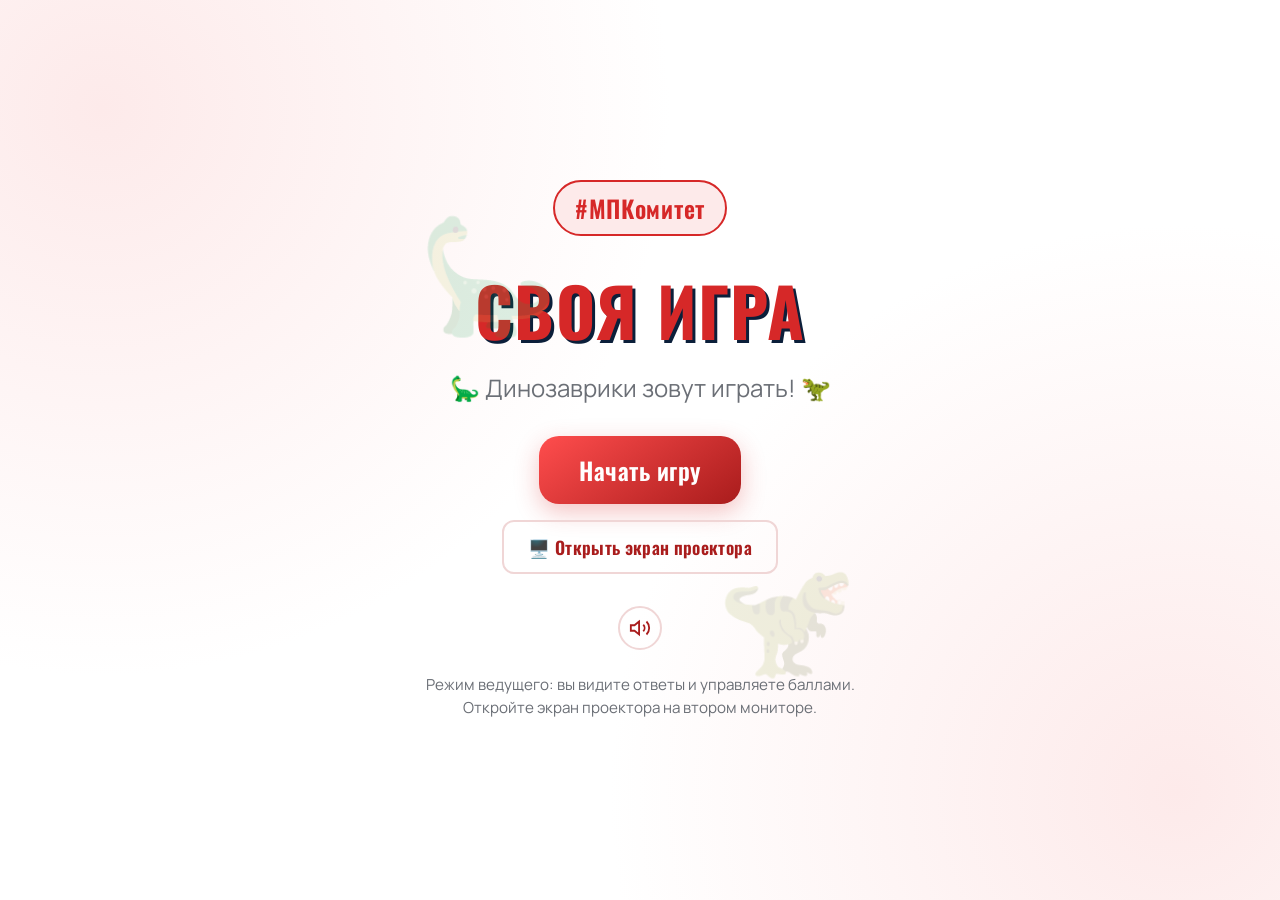
==== index.html @ 59753e4c "v 1.0 - ии вопросы" ====
<!DOCTYPE html>
<html lang="ru">
<head>
  <meta charset="UTF-8" />
  <meta name="viewport" content="width=device-width, initial-scale=1.0, maximum-scale=5.0" />
  <title>Своя игра — МПКомитет</title>
  <link rel="preconnect" href="https://fonts.googleapis.com" />
  <link rel="preconnect" href="https://fonts.gstatic.com" crossorigin />
  <link href="https://fonts.googleapis.com/css2?family=Oswald:wght@400;500;600;700&family=Manrope:wght@400;500;600;700;800&display=swap" rel="stylesheet" />
  <link rel="stylesheet" href="style.css" />
  <link rel="icon" href="data:image/svg+xml,<svg xmlns='http://www.w3.org/2000/svg' viewBox='0 0 32 32'><text y='26' font-size='28'>🦕</text></svg>" />
</head>
<body data-view="host">

  <!-- Edge flash overlay for correct/wrong -->
  <div id="edge-flash" class="edge-flash"></div>

  <!-- ==================== HOST VIEW ==================== -->

  <!-- ====== START SCREEN (host) ====== -->
  <div id="screen-start" class="screen active">
    <div class="start-container">
      <div class="dino-decoration">
        <span class="dino dino-1">🦕</span>
        <span class="dino dino-2">🦖</span>
      </div>
      <div class="brand-tag">#МПКомитет</div>
      <h1 class="game-title">Своя игра</h1>
      <p class="game-subtitle">🦕 Динозаврики зовут играть! 🦖</p>
      <div class="host-start-buttons">
        <button id="btn-start" class="btn btn-primary btn-large">Начать игру</button>
        <button id="btn-open-display" class="btn btn-ghost">🖥️ Открыть экран проектора</button>
      </div>
      <div class="sound-toggle-start">
        <button id="btn-mute-start" class="btn-icon" aria-label="Включить звук">
          <svg width="24" height="24" viewBox="0 0 24 24" fill="none" stroke="currentColor" stroke-width="2"><polygon points="11 5 6 9 2 9 2 15 6 15 11 19 11 5"/><path d="M19.07 4.93a10 10 0 0 1 0 14.14M15.54 8.46a5 5 0 0 1 0 7.07"/></svg>
        </button>
      </div>
      <p class="host-hint">Режим ведущего: вы видите ответы и управляете баллами.<br>Откройте экран проектора на втором мониторе.</p>
    </div>
  </div>

  <!-- ====== PLAYER SETUP SCREEN (host) ====== -->
  <div id="screen-setup" class="screen">
    <div class="setup-container">
      <div class="brand-tag small">#МПКомитет</div>
      <h2 class="section-title">Игроки</h2>
      <p class="setup-hint">Введите имена 5 игроков</p>
      <div id="player-inputs" class="player-inputs"></div>
      <button id="btn-setup-next" class="btn btn-primary btn-large">Далее</button>
      <button id="btn-setup-back" class="btn btn-ghost">Назад</button>
    </div>
  </div>

  <!-- ====== GAME BOARD SCREEN (host) ====== -->
  <div id="screen-board" class="screen">
    <header class="board-header">
      <div class="header-left">
        <span class="brand-tag small">#МПКомитет</span>
        <span class="round-badge" id="round-badge">Раунд 1</span>
      </div>
      <div class="header-right">
        <button id="btn-final-round" class="btn btn-accent btn-sm" style="display:none;">Финальный раунд</button>
        <button id="btn-mute-game" class="btn-icon" aria-label="Звук">
          <svg width="22" height="22" viewBox="0 0 24 24" fill="none" stroke="currentColor" stroke-width="2"><polygon points="11 5 6 9 2 9 2 15 6 15 11 19 11 5"/><path d="M19.07 4.93a10 10 0 0 1 0 14.14M15.54 8.46a5 5 0 0 1 0 7.07"/></svg>
        </button>
      </div>
    </header>

    <div class="board-wrapper">
      <div id="board" class="board"></div>
    </div>

    <div id="players-bar" class="players-bar"></div>
  </div>

  <!-- ====== QUESTION SCREEN (host) ====== -->
  <div id="screen-question" class="screen">
    <div class="question-container host-question-container">
      <div class="question-top">
        <button id="btn-back-to-board" class="btn btn-ghost btn-sm">← К полю</button>
        <span class="question-price" id="question-price">100</span>
        <span class="question-category" id="question-category"></span>
      </div>

      <div class="host-question-body">
        <!-- Left: question (for participants) -->
        <div class="question-card" id="question-card">
          <div class="question-text" id="question-text"></div>
          <div class="question-image-wrapper" id="question-image-wrapper" style="display:none;">
            <img id="question-image" class="question-image" alt="" />
          </div>
        </div>

        <!-- Right: answer (host only) -->
        <div class="host-answer-panel" id="host-answer-panel">
          <div class="host-answer-label">Ответ (виден только вам):</div>
          <div class="host-answer-text" id="host-answer-text"></div>
          <button id="btn-reveal-answer" class="btn btn-accent">👁️ Показать ответ игрокам</button>
        </div>
      </div>

      <div class="answer-section display-answer-section" id="answer-section" style="display:none;">
        <div class="answer-label">Ответ (на проекторе):</div>
        <div class="answer-text" id="answer-text"></div>
      </div>

      <div class="question-controls">
        <div class="timer-wrapper" id="timer-wrapper">
          <div class="timer-bar" id="timer-bar"></div>
          <span class="timer-text" id="timer-text">30</span>
        </div>
        <button id="btn-timer-toggle" class="btn btn-ghost btn-sm">⏱️ Старт</button>
      </div>

      <div class="scoring-section" id="scoring-section">
        <div class="scoring-label">Начисление очков (ведущий):</div>
        <div id="scoring-players" class="scoring-players"></div>
        <button id="btn-question-done" class="btn btn-primary btn-large">Готово →</button>
      </div>
    </div>
  </div>

  <!-- ====== FINAL ROUND SCREEN (host) ====== -->
  <div id="screen-final" class="screen">
    <div class="final-container">
      <div class="final-header">
        <div class="brand-tag small">#МПКомитет</div>
        <h2 class="final-title">🎬 Финальный раунд</h2>
      </div>

      <div id="final-bets" class="final-bets-section">
        <p class="final-hint">Каждый игрок делает ставку (от 0 до своих очков):</p>
        <div id="final-bet-inputs" class="final-bet-inputs"></div>
        <button id="btn-final-show-question" class="btn btn-primary btn-large">Показать вопрос</button>
      </div>

      <div id="final-question-section" style="display:none;">
        <div class="host-question-body">
          <div class="question-card final-question-card">
            <div class="question-text" id="final-question-text"></div>
            <div class="question-image-wrapper" id="final-image-wrapper" style="display:none;">
              <img id="final-image" class="question-image" alt="" />
            </div>
          </div>
          <div class="host-answer-panel">
            <div class="host-answer-label">Ответ (виден только вам):</div>
            <div class="host-answer-text" id="final-host-answer-text"></div>
            <button id="btn-final-reveal-answer" class="btn btn-accent">👁️ Показать ответ игрокам</button>
          </div>
        </div>

        <div class="answer-section display-answer-section" id="final-answer-section" style="display:none;">
          <div class="answer-label">Ответ (на проекторе):</div>
          <div class="answer-text" id="final-answer-text"></div>
        </div>

        <div class="question-controls">
          <div class="timer-wrapper">
            <div class="timer-bar" id="final-timer-bar"></div>
            <span class="timer-text" id="final-timer-text">60</span>
          </div>
          <button id="btn-final-timer-toggle" class="btn btn-ghost btn-sm">⏱️ Старт</button>
        </div>

        <div class="scoring-section" id="final-scoring-section">
          <div class="scoring-label">Начисление очков (ставка):</div>
          <div id="final-scoring-players" class="scoring-players"></div>
          <button id="btn-final-done" class="btn btn-primary btn-large">Подвести итоги 🏆</button>
        </div>
      </div>
    </div>
  </div>

  <!-- ====== RESULTS SCREEN (host) ====== -->
  <div id="screen-results" class="screen">
    <div class="results-container">
      <div class="dino-decoration">
        <span class="dino dino-1">🦕</span>
        <span class="dino dino-2">🦖</span>
      </div>
      <div class="brand-tag">#МПКомитет</div>
      <h2 class="results-title">🏆 Победитель!</h2>
      <div id="winner-name" class="winner-name"></div>
      <div id="results-list" class="results-list"></div>
      <button id="btn-play-again" class="btn btn-primary btn-large">Играть снова</button>
    </div>
  </div>

  <!-- ==================== DISPLAY VIEW (projector) ==================== -->
  <div id="display-view" class="display-view" style="display:none;">
    <!-- Display: Board -->
    <div id="display-board-screen" class="display-screen active">
      <header class="display-header">
        <span class="brand-tag small">#МПКомитет</span>
        <span class="round-badge" id="display-round-badge">Раунд 1</span>
      </header>
      <div id="display-board" class="display-board"></div>
      <div id="display-players-bar" class="display-players-bar"></div>
    </div>

    <!-- Display: Question -->
    <div id="display-question-screen" class="display-screen">
      <div class="display-question-top">
        <span class="display-question-price" id="display-question-price"></span>
        <span class="display-question-category" id="display-question-category"></span>
      </div>
      <div class="display-question-card" id="display-question-card">
        <div class="display-question-text" id="display-question-text"></div>
        <div class="display-question-image-wrapper" id="display-question-image-wrapper" style="display:none;">
          <img id="display-question-image" class="display-question-image" alt="" />
        </div>
      </div>
      <div class="display-answer-reveal" id="display-answer-reveal" style="display:none;">
        <div class="display-answer-label">Ответ:</div>
        <div class="display-answer-text" id="display-answer-text"></div>
      </div>
      <div class="display-timer-wrapper" id="display-timer-wrapper">
        <div class="timer-bar" id="display-timer-bar"></div>
        <span class="timer-text display-timer-text" id="display-timer-text"></span>
      </div>
      <div id="display-players-bar-question" class="display-players-bar"></div>
    </div>

    <!-- Display: Final -->
    <div id="display-final-screen" class="display-screen">
      <div class="display-final-header">
        <span class="brand-tag small">#МПКомитет</span>
        <h2 class="display-final-title">🎬 Финальный раунд</h2>
      </div>
      <div id="display-final-content"></div>
      <div id="display-players-bar-final" class="display-players-bar"></div>
    </div>

    <!-- Display: Results -->
    <div id="display-results-screen" class="display-screen">
      <div class="display-results-container">
        <div class="brand-tag">#МПКомитет</div>
        <h2 class="display-results-title">🏆 Победитель!</h2>
        <div id="display-winner-name" class="display-winner-name"></div>
        <div id="display-results-list" class="display-results-list"></div>
      </div>
    </div>
  </div>

  <script src="questions.js"></script>
  <script src="game.js"></script>
<script data-pplx-inline-edit>
(function () {
  if (window === window.top) return;

  const allowedParentOrigins = ["https://www.perplexity.ai","https://perplexity.ai","https://testing.perplexity.ai","https://staging.perplexity.ai","https://*.preview.i.perplexity.ai","http://perplexity.localhost","http://localhost:1420","http://127.0.0.1:1420","http://localhost:3000","http://127.0.0.1:3000","http://localhost:5173","http://127.0.0.1:5173"];
  const MAX_FONT_BYTES = 500 * 1024;
  const MAX_TOTAL_FONT_BYTES = 2 * 1024 * 1024;
  let scrollForwarding = false;
  let scrollRaf = 0;
  let trustedTopOrigin = null;

  // Allow entries like "https://*.preview.i.perplexity.ai" — the wildcard
  // matches a single DNS label (no dots), so "https://*.foo" cannot stretch
  // across multiple labels.
  function matchesAllowedOrigin(origin) {
    if (!origin) return false;
    for (const entry of allowedParentOrigins) {
      if (!entry.includes("*")) {
        if (entry === origin) return true;
        continue;
      }
      const pattern = new RegExp(
        "^" +
          entry.replace(/[.+?^${}()|[\]\\]/g, "\\$&").replace(/\*/g, "[^.]+") +
          "$",
      );
      if (pattern.test(origin)) return true;
    }
    return false;
  }

  // Trust decision: when the sender is same-origin-visible (event.origin is a
  // real origin like https://www.perplexity.ai) we trust event.origin directly.
  // When event.origin is "null" (opaque broker srcdoc), we fall back to the
  // broker's stamped `parentOrigin` to identify the top window. The fallback
  // is claim-only — we rely on the browser's native `targetOrigin` enforcement
  // on the response path (see postToTrustedTop) to ensure replies can't be
  // delivered to anyone but the actual top window of that claimed origin.
  function getTrustedParentOrigin(event) {
    const forwardedParentOrigin =
      typeof event.data.parentOrigin === "string" ? event.data.parentOrigin : null;
    const parentOrigin = event.origin === "null" ? forwardedParentOrigin : event.origin;
    return matchesAllowedOrigin(parentOrigin) ? parentOrigin : null;
  }

  // All responses go to window.top with targetOrigin = the allowlisted origin.
  // An attacker that iframes us inside their own null-origin broker can claim
  // any parentOrigin they like, but the browser will drop the reply whenever
  // the real top's origin doesn't match — so the screenshot never leaves.
  function postToTrustedTop(message) {
    if (!trustedTopOrigin) return;
    try {
      window.top.postMessage(message, trustedTopOrigin);
    } catch (_error) {}
  }

  function inlineAll(original, clone) {
    if (original.nodeType !== 1 || clone.nodeType !== 1) return;

    try {
      const computedStyle = getComputedStyle(original);
      // cssText on a computed style is the serialized declaration in modern
      // Chromium/Safari — a single read beats enumerating ~400 longhand
      // properties. Firefox returns "" here, so we fall back on empty.
      const serialized = computedStyle.cssText;
      if (serialized) {
        clone.style.cssText = serialized;
      } else {
        const parts = new Array(computedStyle.length);
        for (let index = 0; index < computedStyle.length; index += 1) {
          const property = computedStyle[index];
          parts[index] = `${property}:${computedStyle.getPropertyValue(property)};`;
        }
        clone.style.cssText = parts.join("");
      }
    } catch (_error) {}

    const originalChildren = original.children;
    const clonedChildren = clone.children;
    for (
      let index = 0;
      index < originalChildren.length && index < clonedChildren.length;
      index += 1
    ) {
      inlineAll(originalChildren[index], clonedChildren[index]);
    }
  }

  function extractFontUrl(srcValue) {
    const matches = [
      ...srcValue.matchAll(
        /url\(["']?([^"')]+)["']?\)(?:\s*format\(["']?([^"')]+)["']?\))?/gi,
      ),
    ];
    if (matches.length === 0) return null;
    const woff2 = matches.find((m) => m[2] && m[2].toLowerCase().includes("woff2"));
    if (woff2) return woff2[1];
    const woff = matches.find((m) => m[2] && m[2].toLowerCase().includes("woff"));
    if (woff) return woff[1];
    return matches[0][1];
  }

  // Cache resolved font URL -> data URI across captures. Fonts on a page
  // essentially never change, and a batch run emits multiple captures back to
  // back — without this we'd refetch + re-base64 every time.
  const fontDataUriCache = new Map();
  const SRC_DECLARATION_RE = /src\s*:\s*[^;}]+/i;

  async function fetchAsDataUri(url) {
    if (fontDataUriCache.has(url)) return fontDataUriCache.get(url);
    let dataUri = null;
    try {
      const response = await fetch(url, { mode: "cors", credentials: "omit" });
      if (response.ok) {
        const blob = await response.blob();
        if (blob.size <= MAX_FONT_BYTES) {
          dataUri = await new Promise((resolve) => {
            const reader = new FileReader();
            reader.onloadend = () =>
              resolve(typeof reader.result === "string" ? reader.result : null);
            reader.onerror = () => resolve(null);
            reader.readAsDataURL(blob);
          });
        }
      }
    } catch (_error) {
      dataUri = null;
    }
    fontDataUriCache.set(url, dataUri);
    return dataUri;
  }

  function collectFontFaceRuleTexts() {
    const rules = [];
    for (const sheet of document.styleSheets) {
      let cssRules;
      try {
        cssRules = sheet.cssRules;
      } catch (_error) {
        continue;
      }
      if (!cssRules) continue;
      for (const rule of cssRules) {
        const cssText = rule.cssText || "";
        if (cssText.startsWith("@font-face")) rules.push(cssText);
      }
    }
    return rules;
  }

  async function buildInlinedFontCss() {
    const ruleTexts = collectFontFaceRuleTexts();
    if (ruleTexts.length === 0) return null;

    const resolved = ruleTexts.map((cssText) => {
      if (!SRC_DECLARATION_RE.test(cssText)) return null;
      const srcMatch = cssText.match(/src\s*:\s*([^;}]+)[;}]/i);
      if (!srcMatch) return null;
      const url = extractFontUrl(srcMatch[1]);
      if (!url) return null;
      try {
        return { cssText, url: new URL(url, document.baseURI).href };
      } catch (_error) {
        return null;
      }
    });

    const dataUris = await Promise.all(
      resolved.map((entry) => (entry ? fetchAsDataUri(entry.url) : Promise.resolve(null))),
    );

    const inlined = [];
    let totalBytes = 0;
    for (let index = 0; index < resolved.length; index += 1) {
      const entry = resolved[index];
      const dataUri = dataUris[index];
      if (!entry || !dataUri) continue;
      const approxBytes = dataUri.length * 0.75;
      if (totalBytes + approxBytes > MAX_TOTAL_FONT_BYTES) break;
      totalBytes += approxBytes;
      inlined.push(entry.cssText.replace(SRC_DECLARATION_RE, `src: url("${dataUri}")`));
    }
    return inlined.length > 0 ? inlined.join("\n") : null;
  }

  function stripExternal(clone) {
    const images = clone.querySelectorAll("img");
    for (let index = 0; index < images.length; index += 1) {
      const src = images[index].getAttribute("src");
      if (src && !src.startsWith("data:")) images[index].removeAttribute("src");
    }

    const elements = clone.querySelectorAll("*");
    for (let index = 0; index < elements.length; index += 1) {
      const style = elements[index].style.cssText;
      if (style && style.includes("url(")) {
        elements[index].style.cssText = style.replace(
          /url\(["']?(?!data:)[^)"']*["']?\)/gi,
          "none",
        );
      }
    }
  }

  function emitScroll() {
    scrollRaf = 0;
    if (!scrollForwarding) return;
    postToTrustedTop({
      type: "INLINE_EDIT_SCROLL",
      scrollX: window.scrollX,
      scrollY: window.scrollY,
    });
  }

  window.addEventListener(
    "scroll",
    function () {
      if (!scrollForwarding || scrollRaf) return;
      scrollRaf = requestAnimationFrame(emitScroll);
    },
    { passive: true, capture: true },
  );

  async function handleCaptureRequest(event) {
    const requestId = event.data.requestId;
    const scrollX = window.scrollX;
    const scrollY = window.scrollY;
    const width = window.innerWidth;
    const height = window.innerHeight;

    function postResult(dataUrl) {
      postToTrustedTop({
        type: "INLINE_EDIT_SCREENSHOT_RESULT",
        requestId,
        dataUrl,
        scrollX,
        scrollY,
      });
    }

    try {
      // Wait for any pending web fonts to resolve so both inline metrics and
      // the @font-face inlining below see the same loaded faces.
      if (document.fonts && document.fonts.ready) {
        try {
          await document.fonts.ready;
        } catch (_error) {}
      }

      const clone = document.documentElement.cloneNode(true);
      inlineAll(document.documentElement, clone);

      const removedNodes = clone.querySelectorAll("script,link[rel=\"stylesheet\"],style");
      for (let index = 0; index < removedNodes.length; index += 1) {
        removedNodes[index].remove();
      }

      stripExternal(clone);

      // Re-embed web fonts as data-URI @font-face rules so the SVG rasterizer
      // can resolve them — external font URLs aren't fetched during
      // foreignObject rendering, which would otherwise force a fallback face
      // and change text metrics.
      const inlinedFontCss = await buildInlinedFontCss();
      if (inlinedFontCss) {
        const styleEl = document.createElement("style");
        styleEl.textContent = inlinedFontCss;
        const head = clone.querySelector("head");
        if (head) head.appendChild(styleEl);
        else clone.insertBefore(styleEl, clone.firstChild);
      }

      const html = new XMLSerializer().serializeToString(clone);
      const svg =
        `<svg xmlns="http://www.w3.org/2000/svg" width="${width}" height="${height}">` +
        '<foreignObject width="100%" height="100%">' +
        `<div xmlns="http://www.w3.org/1999/xhtml" style="width:${width}px;height:${height}px;overflow:hidden">` +
        `<div style="position:relative;left:-${scrollX}px;top:-${scrollY}px">` +
        html +
        "</div></div></foreignObject></svg>";
      const svgUrl = `data:image/svg+xml;charset=utf-8,${encodeURIComponent(svg)}`;
      const image = new Image();
      image.onload = function () {
        const canvas = document.createElement("canvas");
        canvas.width = width;
        canvas.height = height;
        canvas.getContext("2d").drawImage(image, 0, 0);
        postResult(canvas.toDataURL("image/png"));
      };
      image.onerror = function () {
        postResult(null);
      };
      image.src = svgUrl;
    } catch (_error) {
      postResult(null);
    }
  }

  window.addEventListener("message", function (event) {
    if (!event.data) return;
    // Only accept messages from the direct parent frame. Blocks sibling /
    // unrelated-window postMessage senders that could otherwise reach us.
    if (event.source !== window.parent) return;

    const trustedParentOrigin = getTrustedParentOrigin(event);
    if (!trustedParentOrigin) return;
    trustedTopOrigin = trustedParentOrigin;

    if (event.data.type === "INLINE_EDIT_SCROLL_START") {
      scrollForwarding = true;
      emitScroll();
      return;
    }

    if (event.data.type === "INLINE_EDIT_SCROLL_STOP") {
      scrollForwarding = false;
      if (scrollRaf) cancelAnimationFrame(scrollRaf);
      scrollRaf = 0;
      return;
    }

    if (event.data.type !== "INLINE_EDIT_CAPTURE_REQUEST") return;

    handleCaptureRequest(event);
  });
})();


</script></body>
</html>
---- style.css ----
/* ===================================================================
   СВОЯ ИГРА — #МПКомитет
   Белый фон, красные акценты, стиль телевикторины
   =================================================================== */

*, *::before, *::after {
  box-sizing: border-box;
  margin: 0;
  padding: 0;
}

:root {
  /* Colors */
  --color-bg: #ffffff;
  --color-surface: #ffffff;
  --color-surface-2: #fff5f5;
  --color-red: #d62828;
  --color-red-dark: #a91c1c;
  --color-red-darker: #7d1414;
  --color-red-light: #ff4d4d;
  --color-red-tint: #fdeaea;
  --color-navy: #0b1f3a;
  --color-text: #16181d;
  --color-text-muted: #6b6f76;
  --color-text-inverse: #ffffff;
  --color-border: #f0d6d6;
  --color-gold: #f4c542;
  --color-success: #1e9e5a;
  --color-success-dark: #0f7a41;
  --color-danger: #c81e1e;

  /* Type */
  --font-display: 'Oswald', 'Arial Narrow', sans-serif;
  --font-body: 'Manrope', 'Helvetica Neue', sans-serif;

  --text-xs: clamp(0.7rem, 0.66rem + 0.2vw, 0.8rem);
  --text-sm: clamp(0.85rem, 0.8rem + 0.25vw, 0.95rem);
  --text-base: clamp(1rem, 0.95rem + 0.25vw, 1.1rem);
  --text-lg: clamp(1.15rem, 1rem + 0.75vw, 1.5rem);
  --text-xl: clamp(1.4rem, 1.1rem + 1.25vw, 2.1rem);
  --text-2xl: clamp(1.8rem, 1.2rem + 2.5vw, 3.2rem);
  --text-3xl: clamp(2.2rem, 1rem + 4vw, 4.5rem);

  /* Spacing */
  --space-1: 0.25rem;
  --space-2: 0.5rem;
  --space-3: 0.75rem;
  --space-4: 1rem;
  --space-5: 1.25rem;
  --space-6: 1.5rem;
  --space-8: 2rem;
  --space-10: 2.5rem;
  --space-12: 3rem;
  --space-16: 4rem;

  --radius-sm: 0.5rem;
  --radius-md: 0.75rem;
  --radius-lg: 1.25rem;
  --radius-full: 9999px;

  --shadow-sm: 0 2px 6px rgba(17, 17, 17, 0.08);
  --shadow-md: 0 8px 24px rgba(17, 17, 17, 0.12);
  --shadow-lg: 0 20px 48px rgba(17, 17, 17, 0.18);
  --shadow-red: 0 8px 24px rgba(214, 40, 40, 0.28);

  --transition: 180ms cubic-bezier(0.16, 1, 0.3, 1);
}

html {
  -webkit-text-size-adjust: none;
  text-size-adjust: none;
  -webkit-font-smoothing: antialiased;
  scroll-behavior: smooth;
}

body {
  min-height: 100dvh;
  font-family: var(--font-body);
  font-size: var(--text-base);
  color: var(--color-text);
  background: var(--color-bg);
  background-image:
    radial-gradient(circle at 8% 12%, var(--color-red-tint) 0%, transparent 40%),
    radial-gradient(circle at 92% 88%, var(--color-red-tint) 0%, transparent 40%);
  overflow-x: hidden;
  position: relative;
}

button { font: inherit; color: inherit; cursor: pointer; background: none; border: none; }
img { display: block; max-width: 100%; height: auto; }

:focus-visible {
  outline: 3px solid var(--color-red);
  outline-offset: 2px;
  border-radius: var(--radius-sm);
}

/* ===================== SCREENS ===================== */
.screen {
  display: none;
  min-height: 100dvh;
  width: 100%;
  padding: var(--space-6) var(--space-4);
  animation: fadeIn 420ms cubic-bezier(0.16, 1, 0.3, 1);
}
.screen.active { display: flex; flex-direction: column; align-items: center; }

@keyframes fadeIn {
  from { opacity: 0; transform: translateY(12px); }
  to { opacity: 1; transform: translateY(0); }
}

/* ===================== BRAND / DECORATION ===================== */
.brand-tag {
  display: inline-flex;
  align-items: center;
  gap: var(--space-2);
  font-family: var(--font-display);
  font-size: var(--text-lg);
  font-weight: 600;
  letter-spacing: 0.03em;
  color: var(--color-red);
  border: 2px solid var(--color-red);
  padding: var(--space-2) var(--space-5);
  border-radius: var(--radius-full);
  background: var(--color-red-tint);
  margin-bottom: var(--space-6);
}
.brand-tag.small {
  font-size: var(--text-sm);
  padding: var(--space-1) var(--space-3);
  margin-bottom: 0;
}

.dino-decoration {
  position: absolute;
  inset: 0;
  pointer-events: none;
  overflow: hidden;
  z-index: 0;
}
.dino {
  position: absolute;
  font-size: clamp(3rem, 10vw, 7rem);
  opacity: 0.15;
  filter: grayscale(0.2);
}
.dino-1 { top: 8%; left: 5%; animation: dinoBob 4.5s ease-in-out infinite; }
.dino-2 { bottom: 10%; right: 6%; animation: dinoBob 5.2s ease-in-out infinite reverse; transform: scaleX(-1); }

@keyframes dinoBob {
  0%, 100% { transform: translateY(0) rotate(-2deg); }
  50% { transform: translateY(-16px) rotate(2deg); }
}
.dino-2 { }
.dino-2.dino { }

/* ===================== BUTTONS ===================== */
.btn {
  font-family: var(--font-display);
  font-weight: 600;
  letter-spacing: 0.02em;
  padding: var(--space-3) var(--space-6);
  border-radius: var(--radius-md);
  transition: transform var(--transition), box-shadow var(--transition), background var(--transition), color var(--transition);
  position: relative;
  z-index: 1;
}
.btn:active { transform: scale(0.96); }

.btn-primary {
  background: linear-gradient(145deg, var(--color-red-light), var(--color-red-dark));
  color: #fff;
  box-shadow: var(--shadow-red);
  font-size: var(--text-base);
}
.btn-primary:hover { box-shadow: 0 12px 28px rgba(214, 40, 40, 0.38); transform: translateY(-2px); }

.btn-accent {
  background: linear-gradient(145deg, var(--color-gold), #d9a418);
  color: var(--color-navy);
  box-shadow: 0 8px 20px rgba(244, 197, 66, 0.4);
}

.btn-ghost {
  background: transparent;
  color: var(--color-red-dark);
  border: 2px solid var(--color-border);
}
.btn-ghost:hover { border-color: var(--color-red); background: var(--color-red-tint); }

.btn-large { font-size: var(--text-lg); padding: var(--space-4) var(--space-10); border-radius: var(--radius-lg); }
.btn-sm { font-size: var(--text-sm); padding: var(--space-2) var(--space-4); }

.btn-icon {
  width: 44px; height: 44px;
  display: flex; align-items: center; justify-content: center;
  border-radius: var(--radius-full);
  color: var(--color-red-dark);
  border: 2px solid var(--color-border);
  transition: background var(--transition), border-color var(--transition), transform var(--transition);
}
.btn-icon:hover { background: var(--color-red-tint); border-color: var(--color-red); transform: scale(1.05); }
.btn-icon.muted { color: var(--color-text-muted); }

/* ===================== START SCREEN ===================== */
#screen-start.screen.active { justify-content: center; }
.start-container {
  position: relative;
  text-align: center;
  max-width: 640px;
  padding: var(--space-8);
  z-index: 1;
}
.game-title {
  font-family: var(--font-display);
  font-size: var(--text-3xl);
  font-weight: 700;
  color: var(--color-red);
  text-transform: uppercase;
  letter-spacing: 0.02em;
  text-shadow: 3px 3px 0 var(--color-navy);
  margin-bottom: var(--space-3);
}
.game-subtitle {
  font-size: var(--text-lg);
  color: var(--color-text-muted);
  margin-bottom: var(--space-8);
}
.sound-toggle-start { margin-top: var(--space-8); display: flex; justify-content: center; }

/* ===================== SETUP SCREEN ===================== */
.setup-container {
  max-width: 560px;
  width: 100%;
  text-align: center;
  padding: var(--space-6);
}
.section-title {
  font-family: var(--font-display);
  font-size: var(--text-2xl);
  color: var(--color-red);
  text-transform: uppercase;
  margin-top: var(--space-4);
  margin-bottom: var(--space-2);
}
.setup-hint { color: var(--color-text-muted); margin-bottom: var(--space-6); }
.player-inputs {
  display: flex;
  flex-direction: column;
  gap: var(--space-3);
  margin-bottom: var(--space-8);
}
.player-input-row {
  display: flex;
  align-items: center;
  gap: var(--space-3);
  background: var(--color-surface-2);
  border: 2px solid var(--color-border);
  border-radius: var(--radius-md);
  padding: var(--space-2) var(--space-4);
}
.player-input-number {
  font-family: var(--font-display);
  font-weight: 700;
  color: #fff;
  background: var(--color-red);
  width: 32px; height: 32px;
  border-radius: 50%;
  display: flex; align-items: center; justify-content: center;
  flex-shrink: 0;
  font-size: var(--text-sm);
}
.player-input-row input {
  flex: 1;
  border: none;
  background: transparent;
  font-size: var(--text-base);
  font-family: var(--font-body);
  color: var(--color-text);
  padding: var(--space-2) 0;
}
.player-input-row input:focus { outline: none; }

/* ===================== BOARD SCREEN ===================== */
#screen-board.screen.active { justify-content: flex-start; padding: var(--space-4); }
.board-header {
  width: 100%;
  max-width: 1200px;
  display: flex;
  align-items: center;
  justify-content: space-between;
  margin-bottom: var(--space-5);
  gap: var(--space-3);
}
.header-left, .header-right { display: flex; align-items: center; gap: var(--space-3); }
.round-badge {
  font-family: var(--font-display);
  font-weight: 600;
  background: var(--color-red);
  color: #fff;
  padding: var(--space-2) var(--space-4);
  border-radius: var(--radius-full);
  font-size: var(--text-sm);
  letter-spacing: 0.04em;
}

.board-wrapper {
  width: 100%;
  max-width: 1200px;
  flex: 1;
  display: flex;
  align-items: center;
}
.board {
  width: 100%;
  display: flex;
  flex-direction: column;
  gap: var(--space-2);
  background: #fff;
  border: 3px solid var(--color-red);
  border-radius: var(--radius-lg);
  padding: var(--space-3);
  box-shadow: var(--shadow-lg);
}

.board-row {
  display: grid;
  grid-template-columns: minmax(120px, 1.1fr) repeat(5, 1fr);
  gap: var(--space-2);
}

.category-cell {
  background: linear-gradient(155deg, var(--color-red), var(--color-red-dark));
  color: #fff;
  border-radius: var(--radius-sm);
  display: flex;
  align-items: center;
  justify-content: center;
  text-align: center;
  font-family: var(--font-display);
  font-weight: 600;
  font-size: var(--text-sm);
  text-transform: uppercase;
  letter-spacing: 0.02em;
  padding: var(--space-2) var(--space-3);
  min-height: 56px;
  line-height: 1.15;
  border: 2px solid var(--color-red-dark);
}

.price-cell {
  background: #fff;
  color: var(--color-red);
  border-radius: var(--radius-sm);
  display: flex;
  align-items: center;
  justify-content: center;
  font-family: var(--font-display);
  font-weight: 700;
  font-size: var(--text-lg);
  min-height: 56px;
  transition: transform var(--transition), background var(--transition), box-shadow var(--transition);
  border: 2px solid var(--color-red);
}
.price-cell:hover:not(.used) {
  transform: translateY(-3px) scale(1.03);
  box-shadow: 0 8px 18px rgba(214, 40, 40, 0.3);
  background: var(--color-red-tint);
}
.price-cell.used {
  background: #f5f5f5;
  color: #ccc;
  cursor: default;
  border-color: #e0e0e0;
}
.price-cell.used:hover { transform: none; box-shadow: none; }

/* Players bar */
.players-bar {
  width: 100%;
  max-width: 1200px;
  display: grid;
  grid-template-columns: repeat(5, 1fr);
  gap: var(--space-3);
  margin-top: var(--space-5);
}
.player-card {
  background: #fff;
  border: 2px solid var(--color-border);
  border-radius: var(--radius-md);
  padding: var(--space-3);
  text-align: center;
  box-shadow: var(--shadow-sm);
  transition: box-shadow var(--transition), border-color var(--transition);
}
.player-card.leading { border-color: var(--color-gold); box-shadow: 0 0 0 3px rgba(244,197,66,0.25); }
.player-card-name {
  font-weight: 700;
  font-size: var(--text-sm);
  color: var(--color-text);
  white-space: nowrap;
  overflow: hidden;
  text-overflow: ellipsis;
  margin-bottom: var(--space-1);
}
.player-card-score {
  font-family: var(--font-display);
  font-size: var(--text-lg);
  font-weight: 700;
  color: var(--color-red);
  font-variant-numeric: tabular-nums;
  transition: color 200ms ease;
}
.player-card-score.negative { color: var(--color-danger); }
.player-card-score.bump {
  animation: scoreBump 480ms ease;
}
@keyframes scoreBump {
  0% { transform: scale(1); }
  30% { transform: scale(1.3); }
  100% { transform: scale(1); }
}

/* ===================== QUESTION SCREEN ===================== */
#screen-question.screen.active { justify-content: flex-start; }
.question-container {
  width: 100%;
  max-width: 900px;
  margin: 0 auto;
  display: flex;
  flex-direction: column;
  gap: var(--space-5);
}
.question-top {
  display: flex;
  align-items: center;
  justify-content: space-between;
  gap: var(--space-3);
  flex-wrap: wrap;
}
.question-price {
  font-family: var(--font-display);
  font-size: var(--text-xl);
  font-weight: 700;
  color: var(--color-gold);
  background: var(--color-navy);
  padding: var(--space-1) var(--space-5);
  border-radius: var(--radius-full);
}
.question-category {
  font-family: var(--font-display);
  font-size: var(--text-sm);
  text-transform: uppercase;
  color: var(--color-red);
  letter-spacing: 0.03em;
}

.question-card {
  background: #fff;
  color: var(--color-navy);
  border: 3px solid var(--color-red);
  border-radius: var(--radius-lg);
  padding: var(--space-10) var(--space-8);
  min-height: 220px;
  display: flex;
  flex-direction: column;
  align-items: center;
  justify-content: center;
  gap: var(--space-5);
  box-shadow: var(--shadow-lg);
  text-align: center;
  animation: cardIn 380ms cubic-bezier(0.16, 1, 0.3, 1);
}
@keyframes cardIn {
  from { opacity: 0; transform: scale(0.94); }
  to { opacity: 1; transform: scale(1); }
}
.question-text {
  font-size: var(--text-xl);
  font-weight: 600;
  line-height: 1.4;
}
.question-image-wrapper { max-width: 420px; border-radius: var(--radius-md); overflow: hidden; }
.question-image { width: 100%; border-radius: var(--radius-md); }

.answer-section {
  background: var(--color-red-tint);
  border: 2px solid var(--color-red);
  border-radius: var(--radius-md);
  padding: var(--space-5);
  text-align: center;
  animation: cardIn 320ms cubic-bezier(0.16, 1, 0.3, 1);
}
.answer-label {
  font-family: var(--font-display);
  font-size: var(--text-sm);
  text-transform: uppercase;
  color: var(--color-red-dark);
  margin-bottom: var(--space-2);
  letter-spacing: 0.04em;
}
.answer-text { font-size: var(--text-lg); font-weight: 700; color: var(--color-navy); }

.question-controls {
  display: flex;
  align-items: center;
  justify-content: center;
  gap: var(--space-5);
  flex-wrap: wrap;
}
.timer-wrapper {
  position: relative;
  width: 140px;
  height: 44px;
  background: var(--color-surface-2);
  border: 2px solid var(--color-border);
  border-radius: var(--radius-full);
  overflow: hidden;
  display: flex;
  align-items: center;
  justify-content: center;
}
.timer-bar {
  position: absolute;
  left: 0; top: 0; bottom: 0;
  width: 100%;
  background: linear-gradient(90deg, var(--color-red), var(--color-gold));
  transition: width 1s linear, background 300ms ease;
  z-index: 0;
}
.timer-bar.warning { background: linear-gradient(90deg, var(--color-danger), #ff7a3d); }
.timer-text {
  position: relative;
  z-index: 1;
  font-family: var(--font-display);
  font-weight: 700;
  font-size: var(--text-base);
  color: var(--color-navy);
  font-variant-numeric: tabular-nums;
  mix-blend-mode: normal;
}

.scoring-section {
  background: var(--color-surface-2);
  border-radius: var(--radius-md);
  padding: var(--space-5);
  animation: cardIn 320ms cubic-bezier(0.16, 1, 0.3, 1);
}
.scoring-label {
  font-family: var(--font-display);
  font-size: var(--text-sm);
  text-transform: uppercase;
  color: var(--color-text-muted);
  margin-bottom: var(--space-4);
  text-align: center;
  letter-spacing: 0.03em;
}
.scoring-players {
  display: grid;
  grid-template-columns: repeat(auto-fit, minmax(160px, 1fr));
  gap: var(--space-3);
  margin-bottom: var(--space-5);
}
.scoring-player-row {
  background: #fff;
  border: 2px solid var(--color-border);
  border-radius: var(--radius-md);
  padding: var(--space-3);
  display: flex;
  flex-direction: column;
  align-items: center;
  gap: var(--space-2);
}
.scoring-player-name { font-weight: 700; font-size: var(--text-sm); text-align: center; }
.scoring-buttons { display: flex; gap: var(--space-2); }
.score-btn {
  width: 38px; height: 38px;
  border-radius: 50%;
  font-family: var(--font-display);
  font-weight: 700;
  font-size: var(--text-base);
  display: flex; align-items: center; justify-content: center;
  transition: transform var(--transition), background var(--transition);
}
.score-btn.plus { background: var(--color-success); color: #fff; }
.score-btn.plus:hover { background: var(--color-success-dark); transform: scale(1.1); }
.score-btn.minus { background: var(--color-danger); color: #fff; }
.score-btn.minus:hover { background: #a51818; transform: scale(1.1); }
.score-btn.selected { box-shadow: 0 0 0 3px rgba(0,0,0,0.15); transform: scale(1.1); }

/* ===================== FINAL ROUND ===================== */
.final-container {
  width: 100%;
  max-width: 800px;
  display: flex;
  flex-direction: column;
  gap: var(--space-6);
  align-items: center;
}
.final-header { text-align: center; }
.final-title {
  font-family: var(--font-display);
  font-size: var(--text-2xl);
  color: var(--color-red);
  text-transform: uppercase;
  margin-top: var(--space-3);
}
.final-bets-section { width: 100%; text-align: center; }
.final-hint { color: var(--color-text-muted); margin-bottom: var(--space-5); }
.final-bet-inputs {
  display: grid;
  grid-template-columns: repeat(auto-fit, minmax(180px, 1fr));
  gap: var(--space-3);
  margin-bottom: var(--space-6);
}
.final-bet-row {
  background: var(--color-surface-2);
  border: 2px solid var(--color-border);
  border-radius: var(--radius-md);
  padding: var(--space-4);
  text-align: center;
}
.final-bet-row label {
  display: block;
  font-weight: 700;
  margin-bottom: var(--space-1);
}
.final-bet-row .score-hint { font-size: var(--text-xs); color: var(--color-text-muted); margin-bottom: var(--space-2); }
.final-bet-row input {
  width: 100%;
  text-align: center;
  border: 2px solid var(--color-border);
  border-radius: var(--radius-sm);
  padding: var(--space-2);
  font-size: var(--text-base);
  font-family: var(--font-display);
  color: var(--color-red-dark);
  font-weight: 700;
}
.final-question-card { margin-bottom: 0; }

/* ===================== RESULTS SCREEN ===================== */
#screen-results.screen.active { justify-content: center; }
.results-container {
  position: relative;
  max-width: 560px;
  width: 100%;
  text-align: center;
  z-index: 1;
}
.results-title {
  font-family: var(--font-display);
  font-size: var(--text-2xl);
  color: var(--color-red);
  text-transform: uppercase;
  margin-bottom: var(--space-4);
}
.winner-name {
  font-family: var(--font-display);
  font-size: var(--text-3xl);
  font-weight: 700;
  color: var(--color-navy);
  margin-bottom: var(--space-8);
  text-shadow: 2px 2px 0 var(--color-gold);
  animation: winnerPulse 1.4s ease-in-out infinite;
}
@keyframes winnerPulse {
  0%, 100% { transform: scale(1); }
  50% { transform: scale(1.04); }
}
.results-list {
  display: flex;
  flex-direction: column;
  gap: var(--space-2);
  margin-bottom: var(--space-8);
}
.results-row {
  display: flex;
  justify-content: space-between;
  align-items: center;
  background: var(--color-surface-2);
  border: 2px solid var(--color-border);
  border-radius: var(--radius-md);
  padding: var(--space-3) var(--space-5);
  font-weight: 600;
}
.results-row.winner { border-color: var(--color-gold); background: #fff9e8; }
.results-row-score { font-family: var(--font-display); font-weight: 700; color: var(--color-red); }

/* ===================== EDGE FLASH (correct/wrong) ===================== */
.edge-flash {
  position: fixed;
  inset: 0;
  pointer-events: none;
  z-index: 999;
  opacity: 0;
  transition: opacity 220ms ease;
}
.edge-flash.show { opacity: 1; }
.edge-flash.correct {
  box-shadow:
    inset 0 0 0 18px rgba(30, 158, 90, 0.85),
    inset 0 0 90px 30px rgba(30, 158, 90, 0.5);
}
.edge-flash.wrong {
  box-shadow:
    inset 0 0 0 18px rgba(200, 30, 30, 0.85),
    inset 0 0 90px 30px rgba(200, 30, 30, 0.5);
}

/* ===================== RESPONSIVE ===================== */
@media (max-width: 900px) {
  .board-row { grid-template-columns: minmax(90px, 0.9fr) repeat(5, 1fr); }
  .category-cell { font-size: var(--text-xs); min-height: 46px; padding: var(--space-1) var(--space-2); }
  .price-cell { min-height: 46px; font-size: var(--text-base); }
  .players-bar { grid-template-columns: repeat(5, 1fr); gap: var(--space-2); }
  .player-card { padding: var(--space-2); }
}

@media (max-width: 640px) {
  .board-row { grid-template-columns: minmax(70px, 0.85fr) repeat(5, 1fr); gap: var(--space-1); }
  .board { gap: var(--space-1); padding: var(--space-2); }
  .category-cell { font-size: 0.62rem; min-height: 40px; padding: 2px var(--space-1); line-height: 1.1; }
  .price-cell { min-height: 40px; font-size: var(--text-sm); border-radius: var(--radius-sm); }
  .players-bar { grid-template-columns: repeat(5, 1fr); gap: var(--space-1); margin-top: var(--space-4); }
  .player-card { padding: var(--space-1); border-radius: var(--radius-sm); }
  .player-card-name { font-size: var(--text-xs); }
  .player-card-score { font-size: var(--text-sm); }
  .game-title { font-size: var(--text-2xl); }
  .question-card { padding: var(--space-6) var(--space-4); min-height: 160px; }
  .question-text { font-size: var(--text-lg); }
  .question-controls { flex-direction: column; gap: var(--space-3); }
  .board-header { flex-wrap: wrap; }
  .edge-flash.correct { box-shadow: inset 0 0 0 10px rgba(30,158,90,0.85), inset 0 0 50px 16px rgba(30,158,90,0.5); }
  .edge-flash.wrong { box-shadow: inset 0 0 0 10px rgba(200,30,30,0.85), inset 0 0 50px 16px rgba(200,30,30,0.5); }
}

@media (max-width: 420px) {
  .category-cell { font-size: 0.58rem; }
  .price-cell { font-size: var(--text-xs); }
}

/* ===================================================================
   HOST VIEW — Answer Panel + Scoring Layout
   =================================================================== */

.host-start-buttons {
  display: flex;
  flex-direction: column;
  gap: var(--space-4);
  align-items: center;
  margin-bottom: var(--space-4);
}

.host-hint {
  font-size: var(--text-sm);
  color: var(--color-text-muted);
  margin-top: var(--space-6);
  line-height: 1.5;
}

/* Host question layout: question left, answer right */
.host-question-body {
  display: grid;
  grid-template-columns: 1.4fr 1fr;
  gap: var(--space-5);
  align-items: stretch;
}

.host-answer-panel {
  background: linear-gradient(160deg, #fff3e0, #ffe0b2);
  border: 3px solid var(--color-gold);
  border-radius: var(--radius-lg);
  padding: var(--space-6);
  display: flex;
  flex-direction: column;
  gap: var(--space-4);
  box-shadow: var(--shadow-md);
}

.host-answer-label {
  font-family: var(--font-display);
  font-size: var(--text-sm);
  text-transform: uppercase;
  color: var(--color-red-dark);
  letter-spacing: 0.04em;
}

.host-answer-text {
  font-size: var(--text-xl);
  font-weight: 700;
  color: var(--color-navy);
  flex: 1;
  display: flex;
  align-items: center;
  justify-content: center;
  text-align: center;
  line-height: 1.3;
}

.display-answer-section {
  margin-top: var(--space-2);
}

/* Scoring section always visible for host */
#scoring-section {
  display: block;
}

/* ===================================================================
   DISPLAY VIEW (Projector)
   =================================================================== */

.display-view {
  min-height: 100dvh;
  width: 100%;
  padding: var(--space-6);
  display: flex;
  flex-direction: column;
}

.display-screen {
  display: none;
  flex: 1;
  flex-direction: column;
  align-items: center;
  justify-content: center;
  gap: var(--space-4);
  animation: fadeIn 400ms cubic-bezier(0.16, 1, 0.3, 1);
}
.display-screen.active { display: flex; }

.display-header {
  width: 100%;
  max-width: 1400px;
  display: flex;
  align-items: center;
  justify-content: space-between;
  padding: 0 var(--space-4);
}

/* Display board — large */
.display-board {
  width: 100%;
  max-width: 1400px;
  display: flex;
  flex-direction: column;
  gap: var(--space-3);
  background: #fff;
  border: 3px solid var(--color-red);
  border-radius: var(--radius-lg);
  padding: var(--space-5);
  box-shadow: var(--shadow-lg);
}

.display-board .board-row {
  display: grid;
  grid-template-columns: minmax(160px, 1.2fr) repeat(5, 1fr);
  gap: var(--space-3);
}

.display-board .category-cell {
  min-height: 80px;
  font-size: var(--text-lg);
  padding: var(--space-3) var(--space-4);
}

.display-board .price-cell {
  min-height: 80px;
  font-size: var(--text-2xl);
  cursor: default;
}

/* Display players bar — large */
.display-players-bar {
  width: 100%;
  max-width: 1400px;
  display: grid;
  grid-template-columns: repeat(5, 1fr);
  gap: var(--space-2);
  margin-top: var(--space-2);
}

.display-player-card {
  background: #fff;
  border: 3px solid var(--color-border);
  border-radius: var(--radius-md);
  padding: var(--space-2) var(--space-2);
  text-align: center;
  box-shadow: var(--shadow-sm);
  transition: box-shadow var(--transition), border-color var(--transition);
}
.display-player-card.leading { border-color: var(--color-gold); box-shadow: 0 0 0 4px rgba(244,197,66,0.3); }

.display-player-name {
  font-weight: 700;
  font-size: var(--text-lg);
  color: var(--color-text);
  white-space: nowrap;
  overflow: hidden;
  text-overflow: ellipsis;
  margin-bottom: var(--space-1);
}

.display-player-score {
  font-family: var(--font-display);
  font-size: var(--text-2xl);
  font-weight: 700;
  color: var(--color-red);
  font-variant-numeric: tabular-nums;
}
.display-player-score.negative { color: var(--color-danger); }

/* Display question — large full screen */
.display-question-top {
  width: 100%;
  max-width: 1200px;
  display: flex;
  align-items: center;
  justify-content: center;
  gap: var(--space-4);
}
.display-question-price {
  font-family: var(--font-display);
  font-size: var(--text-2xl);
  font-weight: 700;
  color: var(--color-gold);
  background: var(--color-navy);
  padding: var(--space-2) var(--space-6);
  border-radius: var(--radius-full);
}
.display-question-category {
  font-family: var(--font-display);
  font-size: var(--text-xl);
  text-transform: uppercase;
  color: var(--color-red);
  letter-spacing: 0.03em;
}

.display-question-card {
  width: 100%;
  max-width: 1200px;
  min-height: 200px;
  background: #fff;
  color: var(--color-navy);
  border: 3px solid var(--color-red);
  border-radius: var(--radius-lg);
  padding: var(--space-8) var(--space-8);
  display: flex;
  flex-direction: column;
  align-items: center;
  justify-content: center;
  gap: var(--space-4);
  box-shadow: var(--shadow-lg);
  text-align: center;
}

.display-question-text {
  font-size: clamp(1.5rem, 3vw, 2.8rem);
  font-weight: 600;
  line-height: 1.4;
}

.display-question-image-wrapper { max-width: 600px; border-radius: var(--radius-md); overflow: hidden; }
.display-question-image { width: 100%; border-radius: var(--radius-md); }

.display-answer-reveal {
  width: 100%;
  max-width: 1000px;
  background: var(--color-red-tint);
  border: 4px solid var(--color-red);
  border-radius: var(--radius-lg);
  padding: var(--space-4) var(--space-6);
  text-align: center;
  animation: cardIn 400ms cubic-bezier(0.16, 1, 0.3, 1);
}
.display-answer-label {
  font-family: var(--font-display);
  font-size: var(--text-lg);
  text-transform: uppercase;
  color: var(--color-red-dark);
  margin-bottom: var(--space-3);
}
.display-answer-text {
  font-size: clamp(1.5rem, 3vw, 2.5rem);
  font-weight: 700;
  color: var(--color-navy);
}

.display-timer-wrapper {
  position: relative;
  width: 200px;
  height: 56px;
  background: var(--color-surface-2);
  border: 3px solid var(--color-border);
  border-radius: var(--radius-full);
  overflow: hidden;
  display: flex;
  align-items: center;
  justify-content: center;
}
.display-timer-text {
  font-size: var(--text-xl) !important;
}

/* Display final */
.display-final-header { text-align: center; }
.display-final-title {
  font-family: var(--font-display);
  font-size: var(--text-3xl);
  color: var(--color-red);
  text-transform: uppercase;
  margin-top: var(--space-3);
}
#display-final-content {
  width: 100%;
  max-width: 1200px;
  display: flex;
  flex-direction: column;
  gap: var(--space-6);
  align-items: center;
}

/* Display results */
.display-results-container {
  max-width: 800px;
  width: 100%;
  text-align: center;
}
.display-results-title {
  font-family: var(--font-display);
  font-size: var(--text-3xl);
  color: var(--color-red);
  text-transform: uppercase;
  margin: var(--space-4) 0;
}
.display-winner-name {
  font-family: var(--font-display);
  font-size: var(--text-3xl);
  font-weight: 700;
  color: var(--color-navy);
  margin-bottom: var(--space-8);
  text-shadow: 3px 3px 0 var(--color-gold);
  animation: winnerPulse 1.4s ease-in-out infinite;
}
.display-results-list {
  display: flex;
  flex-direction: column;
  gap: var(--space-3);
}
.display-results-row {
  display: flex;
  justify-content: space-between;
  align-items: center;
  background: var(--color-surface-2);
  border: 3px solid var(--color-border);
  border-radius: var(--radius-md);
  padding: var(--space-4) var(--space-6);
  font-weight: 600;
  font-size: var(--text-lg);
}
.display-results-row.winner { border-color: var(--color-gold); background: #fff9e8; }
.display-results-row-score { font-family: var(--font-display); font-weight: 700; color: var(--color-red); }

/* Display waiting screen */
.display-waiting {
  display: flex;
  flex-direction: column;
  align-items: center;
  justify-content: center;
  gap: var(--space-6);
  min-height: 100dvh;
}
.display-waiting-text {
  font-family: var(--font-display);
  font-size: var(--text-2xl);
  color: var(--color-red);
  text-align: center;
}

/* ===================================================================
   RESPONSIVE — Host question body
   =================================================================== */
@media (max-width: 900px) {
  .host-question-body { grid-template-columns: 1fr; }
  .host-answer-panel { padding: var(--space-4); }
  .host-answer-text { font-size: var(--text-lg); }
}

@media (max-width: 640px) {
  .host-question-body { gap: var(--space-3); }
  .host-answer-text { font-size: var(--text-base); }
  .display-board .board-row { grid-template-columns: minmax(80px, 0.8fr) repeat(5, 1fr); gap: var(--space-1); }
  .display-board .category-cell { min-height: 48px; font-size: var(--text-xs); }
  .display-board .price-cell { min-height: 48px; font-size: var(--text-lg); }
  .display-question-card { padding: var(--space-6) var(--space-4); min-height: 200px; }
  .display-players-bar { gap: var(--space-1); }
  .display-player-card { padding: var(--space-2); }
  .display-player-name { font-size: var(--text-sm); }
  .display-player-score { font-size: var(--text-lg); }
}
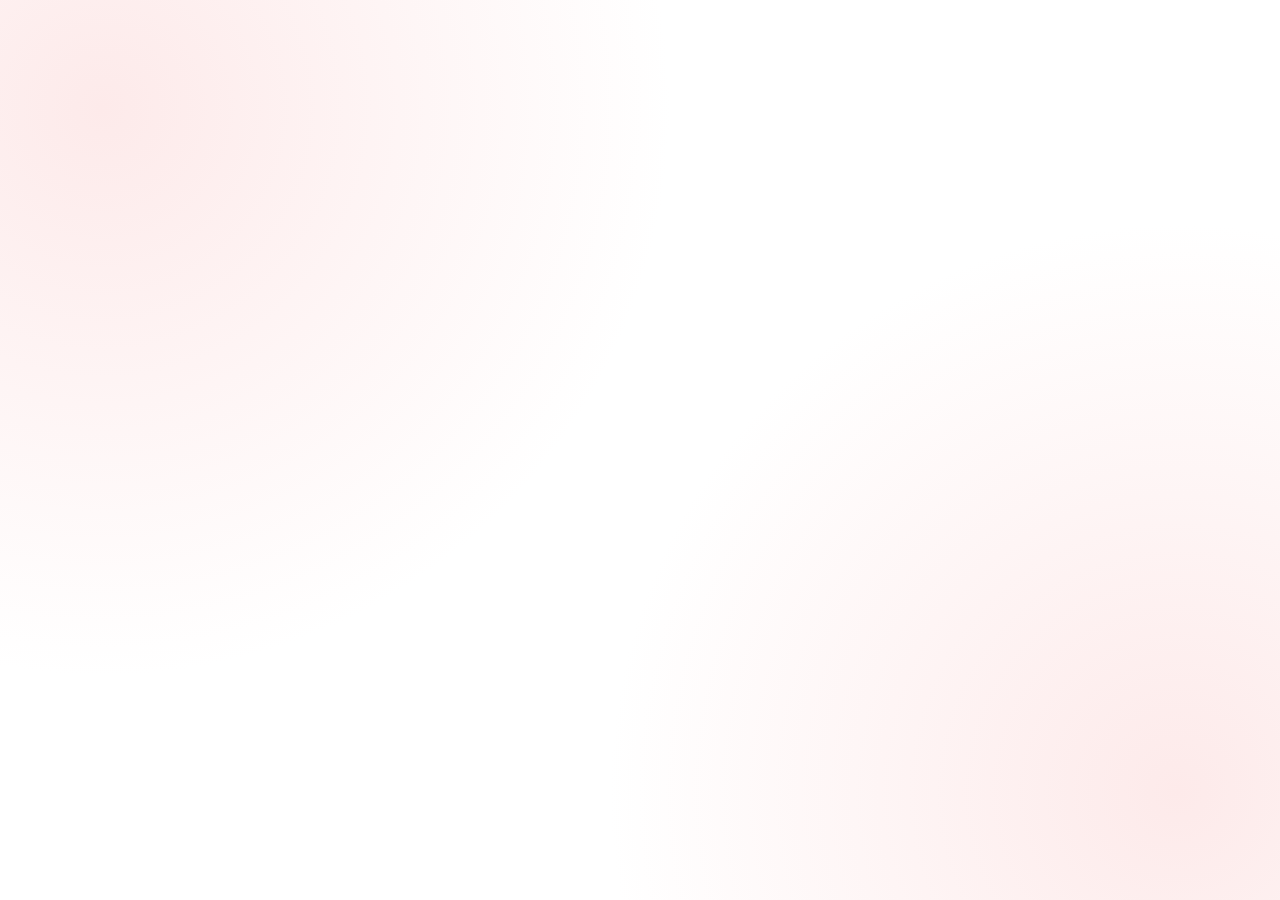
==== commit cd33254e: "v1.0.2 фикс добавления имен" ====
--- a/index.html
+++ b/index.html
@@ -37,18 +37,6 @@
         </button>
       </div>
       <p class="host-hint">Режим ведущего: вы видите ответы и управляете баллами.<br>Откройте экран проектора на втором мониторе.</p>
-    </div>
-  </div>
-
-  <!-- ====== PLAYER SETUP SCREEN (host) ====== -->
-  <div id="screen-setup" class="screen">
-    <div class="setup-container">
-      <div class="brand-tag small">#МПКомитет</div>
-      <h2 class="section-title">Игроки</h2>
-      <p class="setup-hint">Введите имена 5 игроков</p>
-      <div id="player-inputs" class="player-inputs"></div>
-      <button id="btn-setup-next" class="btn btn-primary btn-large">Далее</button>
-      <button id="btn-setup-back" class="btn btn-ghost">Назад</button>
     </div>
   </div>
 
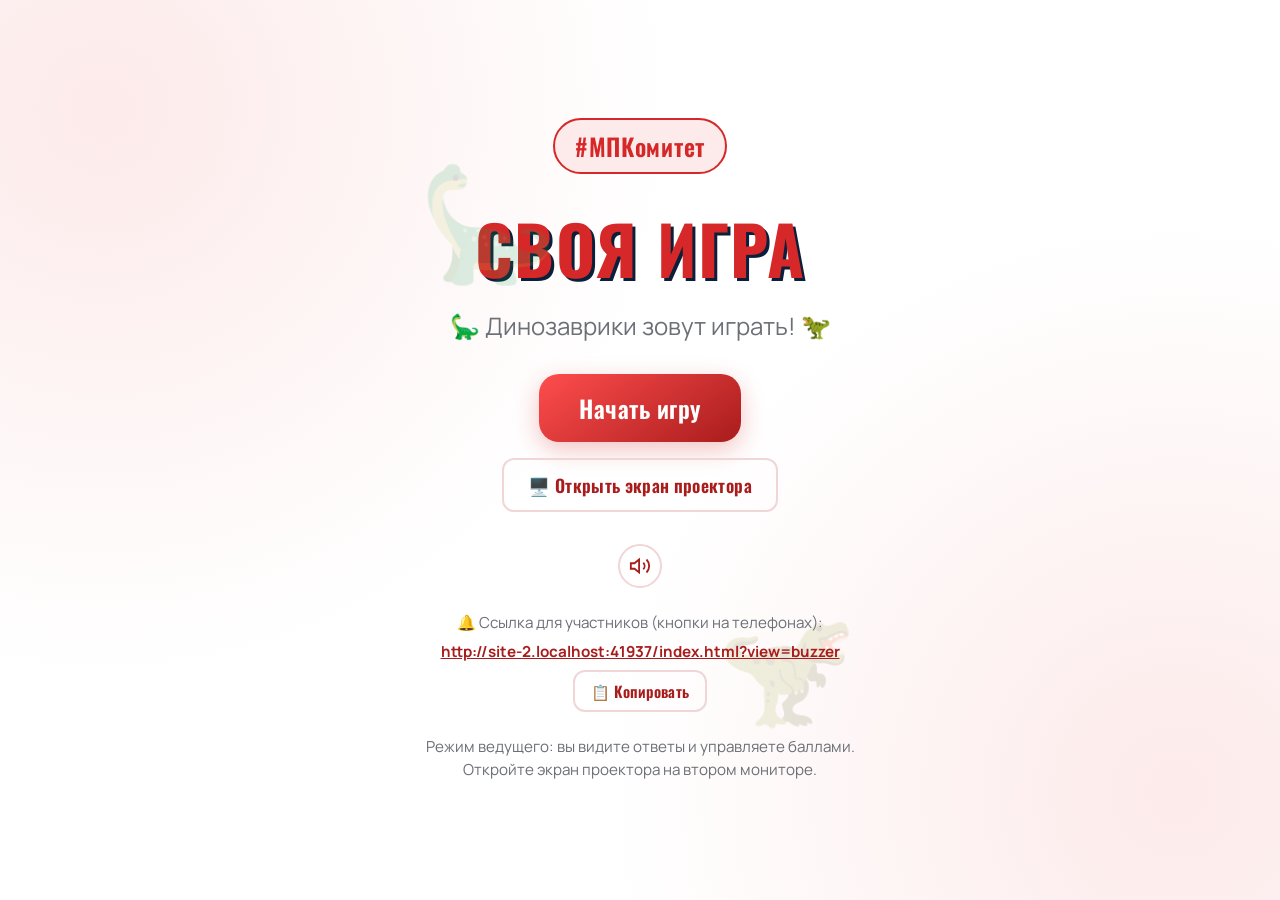
==== commit 183dd5bf: "кнопки и бегущие вопросы" ====
--- a/index.html
+++ b/index.html
@@ -15,6 +15,20 @@
   <!-- Edge flash overlay for correct/wrong -->
   <div id="edge-flash" class="edge-flash"></div>
 
+  <!-- Редактирование баллов (ведущий) -->
+  <button id="btn-edit-scores" class="btn btn-ghost btn-sm score-edit-fab" type="button" style="display:none;">✏️ Баллы</button>
+  <div id="score-modal" class="modal" style="display:none;">
+    <div class="modal-card">
+      <h3 class="modal-title">Редактирование баллов</h3>
+      <p class="modal-hint">Исправьте баллы вручную, если что-то пошло не так. Новые значения появятся на проекторе после «Сохранить».</p>
+      <div id="score-edit-list" class="score-edit-list"></div>
+      <div class="modal-actions">
+        <button id="btn-score-cancel" class="btn btn-ghost" type="button">Отмена</button>
+        <button id="btn-score-save" class="btn btn-primary" type="button">Сохранить</button>
+      </div>
+    </div>
+  </div>
+
   <!-- ==================== HOST VIEW ==================== -->
 
   <!-- ====== START SCREEN (host) ====== -->
@@ -36,8 +50,20 @@
           <svg width="24" height="24" viewBox="0 0 24 24" fill="none" stroke="currentColor" stroke-width="2"><polygon points="11 5 6 9 2 9 2 15 6 15 11 19 11 5"/><path d="M19.07 4.93a10 10 0 0 1 0 14.14M15.54 8.46a5 5 0 0 1 0 7.07"/></svg>
         </button>
       </div>
+      <div class="buzzer-link-box">
+        <div class="buzzer-link-label">🔔 Ссылка для участников (кнопки на телефонах):</div>
+        <a id="buzzer-link" class="buzzer-link" href="#" target="_blank" rel="noopener"></a>
+        <button id="btn-copy-buzzer-link" class="btn btn-ghost btn-sm" type="button">📋 Копировать</button>
+      </div>
       <p class="host-hint">Режим ведущего: вы видите ответы и управляете баллами.<br>Откройте экран проектора на втором мониторе.</p>
     </div>
+  </div>
+
+  <div id="screen-credits" class="screen">
+    <div id="credits-viewport" class="credits-viewport">
+      <div id="credits-roll" class="credits-roll"></div>
+    </div>
+    <button id="btn-credits-skip" class="btn btn-ghost credits-skip">Пропустить →</button>
   </div>
 
   <!-- ====== GAME BOARD SCREEN (host) ====== -->
@@ -93,12 +119,21 @@
         <div class="answer-text" id="answer-text"></div>
       </div>
 
-      <div class="question-controls">
-        <div class="timer-wrapper" id="timer-wrapper">
-          <div class="timer-bar" id="timer-bar"></div>
-          <span class="timer-text" id="timer-text">30</span>
-        </div>
-        <button id="btn-timer-toggle" class="btn btn-ghost btn-sm">⏱️ Старт</button>
+      <div class="buzz-panel" id="buzz-panel">
+        <div class="buzz-panel-head">
+          <div class="buzz-title">🔔 Кнопки игроков</div>
+          <div class="buzz-status closed" id="buzz-status">Кнопки закрыты</div>
+        </div>
+        <div class="buzz-winner" id="buzz-winner" style="display:none;"></div>
+        <div class="buzz-locked" id="buzz-locked"></div>
+        <div class="buzz-actions">
+          <button id="btn-buzz-open" class="btn btn-primary" type="button">🔔 Открыть кнопки</button>
+          <button id="btn-buzz-close" class="btn btn-ghost" type="button" style="display:none;">⛔ Закрыть</button>
+          <button id="btn-buzz-correct" class="btn btn-success" type="button" style="display:none;">✓ Верно</button>
+          <button id="btn-buzz-wrong" class="btn btn-danger" type="button" style="display:none;">✗ Неверно</button>
+          <button id="btn-buzz-reset" class="btn btn-ghost btn-sm" type="button" style="display:none;">↺ Сбросить</button>
+        </div>
+        <div class="buzz-hint">Горячие клавиши: Пробел — открыть, Enter — верно, Backspace — неверно</div>
       </div>
 
       <div class="scoring-section" id="scoring-section">
@@ -177,8 +212,29 @@
 
   <!-- ==================== DISPLAY VIEW (projector) ==================== -->
   <div id="display-view" class="display-view" style="display:none;">
-    <!-- Display: Board -->
-    <div id="display-board-screen" class="display-screen active">
+    <!-- Display: Start (ожидание игры) -->
+    <div id="display-start-screen" class="display-screen active">
+      <div class="dino-decoration">
+        <span class="dino dino-1">🦕</span>
+        <span class="dino dino-2">🦖</span>
+      </div>
+      <div class="brand-tag">#МПКомитет</div>
+      <h1 class="game-title">Своя игра</h1>
+      <p class="game-subtitle">🦕 Динозаврики зовут играть! 🦖</p>
+      <div class="display-join">
+        <div class="display-join-label">🔔 Кнопки для игроков — откройте на телефоне:</div>
+        <div class="display-join-link" id="display-buzzer-link"></div>
+      </div>
+    </div>
+
+    <!-- Display: Credits -->
+    <div id="display-credits-screen" class="display-screen">
+      <div id="display-credits-viewport" class="credits-viewport">
+        <div id="display-credits-roll" class="credits-roll"></div>
+      </div>
+    </div>
+
+    <div id="display-board-screen" class="display-screen">
       <header class="display-header">
         <span class="brand-tag small">#МПКомитет</span>
         <span class="round-badge" id="display-round-badge">Раунд 1</span>
@@ -203,10 +259,7 @@
         <div class="display-answer-label">Ответ:</div>
         <div class="display-answer-text" id="display-answer-text"></div>
       </div>
-      <div class="display-timer-wrapper" id="display-timer-wrapper">
-        <div class="timer-bar" id="display-timer-bar"></div>
-        <span class="timer-text display-timer-text" id="display-timer-text"></span>
-      </div>
+      <div class="display-buzz" id="display-buzz"></div>
       <div id="display-players-bar-question" class="display-players-bar"></div>
     </div>
 
@@ -228,6 +281,28 @@
         <div id="display-winner-name" class="display-winner-name"></div>
         <div id="display-results-list" class="display-results-list"></div>
       </div>
+    </div>
+  </div>
+
+  <div id="display-conn" class="display-conn" style="display:none;">⚠ Нет связи с сервером</div>
+
+  <!-- ==================== BUZZER VIEW (телефон участника) ==================== -->
+  <div id="buzzer-view" class="buzzer-view" style="display:none;">
+    <div id="buzzer-conn" class="buzzer-conn" style="display:none;">Нет связи с сервером…</div>
+
+    <div id="buzzer-pick" class="buzzer-pick">
+      <div class="brand-tag small">#МПКомитет</div>
+      <h2 class="section-title">Кто вы?</h2>
+      <div id="buzzer-pick-list" class="buzzer-pick-list"></div>
+    </div>
+
+    <div id="buzzer-play" class="buzzer-play" style="display:none;">
+      <div class="buzzer-who">
+        <span id="buzzer-name" class="buzzer-name"></span>
+        <button id="btn-buzzer-change" class="btn btn-ghost btn-sm" type="button">Сменить</button>
+      </div>
+      <button id="buzzer-btn" class="buzzer-btn idle" type="button">ЖДИТЕ</button>
+      <div id="buzzer-status" class="buzzer-status"></div>
     </div>
   </div>
 
--- a/style.css
+++ b/style.css
@@ -1100,3 +1100,313 @@
   .display-player-name { font-size: var(--text-sm); }
   .display-player-score { font-size: var(--text-lg); }
 }
+
+/* CREDITS */
+#screen-credits.screen { position: relative; }
+#screen-credits.screen,
+#display-credits-screen.display-screen { padding: 0; justify-content: flex-start; }
+.credits-viewport { position: relative; width: 100%; height: 100dvh; overflow: hidden; }
+#display-credits-viewport { height: calc(100dvh - 2 * var(--space-6)); }
+.credits-roll { position: absolute; left: 0; right: 0; bottom: 100%; display: flex; flex-direction: column-reverse; align-items: center; gap: 2.5rem; padding: 0 var(--space-4); text-align: center; }
+@keyframes creditsScroll { from { transform: translateY(0); } to { transform: translateY(calc(100% + var(--vp))); } }
+.credits-title { font-family: var(--font-display); font-size: 4rem; color: var(--color-red); }
+.credits-round { font-family: var(--font-display); font-size: 2.5rem; margin-top: 1.5rem; }
+.credits-category { font-family: var(--font-display); font-size: 2.6rem; font-weight: 600; }
+.credits-skip { position: absolute; right: var(--space-4); bottom: var(--space-4); z-index: 5; }
+
+/* ===================================================================
+   КНОПКИ УЧАСТНИКОВ, РЕДАКТОР БАЛЛОВ, ЭКРАН УЧАСТНИКА
+   =================================================================== */
+
+.btn-success {
+  background: linear-gradient(145deg, #2fbf75, var(--color-success-dark));
+  color: #fff;
+  box-shadow: 0 8px 20px rgba(30, 158, 90, 0.3);
+}
+.btn-danger {
+  background: linear-gradient(145deg, #e04646, var(--color-red-darker));
+  color: #fff;
+  box-shadow: var(--shadow-red);
+}
+
+/* --- ссылка для участников (старт, ведущий) --- */
+.buzzer-link-box {
+  position: relative;
+  z-index: 1;
+  margin-top: var(--space-6);
+  display: flex;
+  flex-direction: column;
+  align-items: center;
+  gap: var(--space-2);
+  font-size: var(--text-sm);
+}
+.buzzer-link-label { color: var(--color-text-muted); }
+.buzzer-link { color: var(--color-red-dark); font-weight: 700; word-break: break-all; }
+
+/* --- панель кнопок у ведущего --- */
+.buzz-panel {
+  background: #fff;
+  border: 3px solid var(--color-red);
+  border-radius: var(--radius-lg);
+  padding: var(--space-5);
+  display: flex;
+  flex-direction: column;
+  gap: var(--space-3);
+  box-shadow: var(--shadow-md);
+  animation: cardIn 320ms cubic-bezier(0.16, 1, 0.3, 1);
+}
+.buzz-panel-head {
+  display: flex;
+  align-items: center;
+  justify-content: space-between;
+  gap: var(--space-3);
+  flex-wrap: wrap;
+}
+.buzz-title {
+  font-family: var(--font-display);
+  font-size: var(--text-lg);
+  font-weight: 600;
+  text-transform: uppercase;
+  letter-spacing: 0.03em;
+  color: var(--color-red);
+}
+.buzz-status {
+  font-family: var(--font-display);
+  font-weight: 600;
+  font-size: var(--text-sm);
+  padding: var(--space-1) var(--space-4);
+  border-radius: var(--radius-full);
+  border: 2px solid var(--color-border);
+  background: var(--color-surface-2);
+  color: var(--color-text-muted);
+}
+.buzz-status.open {
+  background: #e8f7ee;
+  border-color: var(--color-success);
+  color: var(--color-success-dark);
+  animation: buzzPulse 1.2s ease-in-out infinite;
+}
+.buzz-status.winner { background: #fff9e8; border-color: var(--color-gold); color: var(--color-navy); }
+.buzz-status.offline { background: var(--color-red-tint); border-color: var(--color-danger); color: var(--color-danger); }
+@keyframes buzzPulse {
+  0%, 100% { box-shadow: 0 0 0 0 rgba(30, 158, 90, 0.35); }
+  50% { box-shadow: 0 0 0 8px rgba(30, 158, 90, 0); }
+}
+.buzz-winner {
+  display: flex;
+  align-items: center;
+  justify-content: center;
+  gap: var(--space-3);
+  background: linear-gradient(145deg, #fff3c4, var(--color-gold));
+  border: 3px solid #d9a418;
+  border-radius: var(--radius-lg);
+  padding: var(--space-4);
+  animation: cardIn 280ms cubic-bezier(0.16, 1, 0.3, 1);
+}
+.buzz-winner-icon { font-size: var(--text-2xl); }
+.buzz-winner-name { font-family: var(--font-display); font-size: var(--text-2xl); font-weight: 700; color: var(--color-navy); }
+.buzz-locked { font-size: var(--text-sm); color: var(--color-text-muted); text-align: center; }
+.buzz-locked:empty { display: none; }
+.buzz-actions { display: flex; flex-wrap: wrap; gap: var(--space-3); justify-content: center; }
+.buzz-hint { font-size: var(--text-xs); color: var(--color-text-muted); text-align: center; }
+
+/* --- кнопка «Баллы» и окно редактирования --- */
+.btn.score-edit-fab {
+  position: fixed;
+  right: var(--space-4);
+  bottom: var(--space-4);
+  z-index: 60;
+  background: #fff;
+  box-shadow: var(--shadow-md);
+}
+/* чтобы плавающая кнопка не закрывала нижний край экранов ведущего */
+#screen-board.screen, #screen-question.screen, #screen-final.screen { padding-bottom: 4.5rem; }
+
+.modal {
+  position: fixed;
+  inset: 0;
+  z-index: 1000;
+  background: rgba(11, 31, 58, 0.55);
+  align-items: center;
+  justify-content: center;
+  padding: var(--space-4);
+}
+.modal-card {
+  background: #fff;
+  border: 3px solid var(--color-red);
+  border-radius: var(--radius-lg);
+  padding: var(--space-6);
+  width: 100%;
+  max-width: 520px;
+  max-height: 90dvh;
+  overflow: auto;
+  box-shadow: var(--shadow-lg);
+  animation: cardIn 240ms cubic-bezier(0.16, 1, 0.3, 1);
+}
+.modal-title {
+  font-family: var(--font-display);
+  font-size: var(--text-xl);
+  color: var(--color-red);
+  text-transform: uppercase;
+  margin-bottom: var(--space-2);
+}
+.modal-hint { color: var(--color-text-muted); font-size: var(--text-sm); margin-bottom: var(--space-4); }
+.score-edit-list { display: flex; flex-direction: column; gap: var(--space-2); margin-bottom: var(--space-5); }
+.score-edit-row {
+  display: grid;
+  grid-template-columns: 1fr auto 110px auto;
+  align-items: center;
+  gap: var(--space-2);
+  background: var(--color-surface-2);
+  border: 2px solid var(--color-border);
+  border-radius: var(--radius-md);
+  padding: var(--space-2) var(--space-3);
+}
+.score-edit-name { font-weight: 700; overflow: hidden; text-overflow: ellipsis; white-space: nowrap; }
+.score-edit-row input {
+  width: 100%;
+  text-align: center;
+  border: 2px solid var(--color-border);
+  border-radius: var(--radius-sm);
+  padding: var(--space-2);
+  font-family: var(--font-display);
+  font-weight: 700;
+  font-size: var(--text-base);
+  color: var(--color-red-dark);
+}
+.modal-actions { display: flex; gap: var(--space-3); justify-content: flex-end; }
+
+/* --- проектор: стартовый экран, плашка «кто первый», связь --- */
+#display-start-screen { position: relative; text-align: center; }
+#display-start-screen .game-title { font-size: clamp(3rem, 8vw, 7rem); }
+.display-join {
+  position: relative;
+  z-index: 1;
+  margin-top: var(--space-6);
+  background: #fff;
+  border: 3px solid var(--color-red);
+  border-radius: var(--radius-lg);
+  padding: var(--space-4) var(--space-8);
+  box-shadow: var(--shadow-md);
+}
+.display-join-label {
+  font-family: var(--font-display);
+  font-size: var(--text-lg);
+  color: var(--color-red);
+  text-transform: uppercase;
+  margin-bottom: var(--space-2);
+}
+.display-join-link { font-size: var(--text-xl); font-weight: 700; color: var(--color-navy); word-break: break-all; }
+
+.display-buzz {
+  display: flex;
+  align-items: center;
+  justify-content: center;
+  gap: var(--space-4);
+  padding: var(--space-3) var(--space-8);
+  border-radius: var(--radius-full);
+  font-family: var(--font-display);
+}
+.display-buzz:empty { display: none; }
+.display-buzz.open {
+  background: #e8f7ee;
+  border: 4px solid var(--color-success);
+  color: var(--color-success-dark);
+  animation: buzzPulse 1.2s ease-in-out infinite;
+}
+.display-buzz.winner {
+  background: linear-gradient(145deg, #fff3c4, var(--color-gold));
+  border: 5px solid #d9a418;
+  color: var(--color-navy);
+  padding: var(--space-4) var(--space-10);
+  box-shadow: 0 0 0 10px rgba(244, 197, 66, 0.3), var(--shadow-lg);
+  animation: buzzPop 420ms cubic-bezier(0.16, 1, 0.3, 1);
+}
+.display-buzz-icon { font-size: var(--text-3xl); line-height: 1; }
+.display-buzz-label { font-size: var(--text-xl); text-transform: uppercase; letter-spacing: 0.04em; }
+.display-buzz-name { font-size: var(--text-3xl); font-weight: 700; }
+@keyframes buzzPop {
+  0% { transform: scale(0.6); opacity: 0; }
+  60% { transform: scale(1.08); opacity: 1; }
+  100% { transform: scale(1); }
+}
+.display-player-card.buzzed {
+  border-color: var(--color-gold);
+  background: #fff9e8;
+  box-shadow: 0 0 0 5px rgba(244, 197, 66, 0.45);
+  transform: translateY(-4px);
+}
+.display-player-card.locked { opacity: 0.45; filter: grayscale(0.6); border-color: #e0e0e0; }
+
+.display-conn {
+  position: fixed;
+  right: var(--space-4);
+  bottom: var(--space-4);
+  z-index: 2000;
+  background: var(--color-danger);
+  color: #fff;
+  font-family: var(--font-display);
+  font-size: var(--text-sm);
+  padding: var(--space-2) var(--space-4);
+  border-radius: var(--radius-full);
+}
+
+/* --- экран участника (телефон) --- */
+.buzzer-view {
+  min-height: 100dvh;
+  width: 100%;
+  flex-direction: column;
+  align-items: center;
+  justify-content: center;
+  gap: var(--space-4);
+  padding: var(--space-6) var(--space-4);
+  text-align: center;
+  user-select: none;
+  -webkit-user-select: none;
+  -webkit-tap-highlight-color: transparent;
+  touch-action: manipulation;
+}
+.buzzer-pick { display: flex; flex-direction: column; align-items: center; gap: var(--space-4); width: 100%; max-width: 420px; }
+.buzzer-pick-list { display: flex; flex-direction: column; gap: var(--space-3); width: 100%; }
+.buzzer-pick-btn { width: 100%; }
+.buzzer-play { flex-direction: column; align-items: center; gap: var(--space-5); width: 100%; }
+.buzzer-who { display: flex; align-items: center; gap: var(--space-3); }
+.buzzer-name { font-family: var(--font-display); font-size: var(--text-2xl); font-weight: 700; color: var(--color-navy); }
+.buzzer-btn {
+  width: min(80vw, 56dvh);
+  height: min(80vw, 56dvh);
+  border-radius: 50%;
+  font-family: var(--font-display);
+  font-weight: 700;
+  font-size: clamp(2rem, 9vw, 3.4rem);
+  letter-spacing: 0.04em;
+  color: #fff;
+  border: 8px solid rgba(255, 255, 255, 0.55);
+  box-shadow: 0 18px 40px rgba(0, 0, 0, 0.25), inset 0 -10px 24px rgba(0, 0, 0, 0.18);
+  transition: transform 90ms ease, background 200ms ease;
+}
+.buzzer-btn:active:not(:disabled) { transform: scale(0.94); }
+.buzzer-btn.ready { background: radial-gradient(circle at 30% 25%, var(--color-red-light), var(--color-red-dark)); animation: buzzReady 1.1s ease-in-out infinite; }
+.buzzer-btn.idle { background: radial-gradient(circle at 30% 25%, #b9bcc2, #7b7f86); }
+.buzzer-btn.win { background: radial-gradient(circle at 30% 25%, #4fd68f, var(--color-success-dark)); }
+.buzzer-btn.lost { background: radial-gradient(circle at 30% 25%, #c9c9c9, #8a8a8a); }
+.buzzer-btn.locked { background: radial-gradient(circle at 30% 25%, #d4a3a3, #9b6b6b); }
+@keyframes buzzReady {
+  0%, 100% { box-shadow: 0 18px 40px rgba(214, 40, 40, 0.35), 0 0 0 0 rgba(214, 40, 40, 0.45), inset 0 -10px 24px rgba(0, 0, 0, 0.18); }
+  50% { box-shadow: 0 18px 40px rgba(214, 40, 40, 0.35), 0 0 0 22px rgba(214, 40, 40, 0), inset 0 -10px 24px rgba(0, 0, 0, 0.18); }
+}
+.buzzer-status { font-size: var(--text-lg); font-weight: 700; color: var(--color-navy); min-height: 2.2em; }
+.buzzer-conn {
+  position: fixed;
+  top: 0; left: 0; right: 0;
+  z-index: 10;
+  background: var(--color-danger);
+  color: #fff;
+  font-weight: 700;
+  padding: var(--space-2);
+}
+
+@media (max-width: 640px) {
+  .score-edit-row { grid-template-columns: 1fr auto 90px auto; }
+  .buzz-actions .btn { flex: 1 1 140px; }
+}
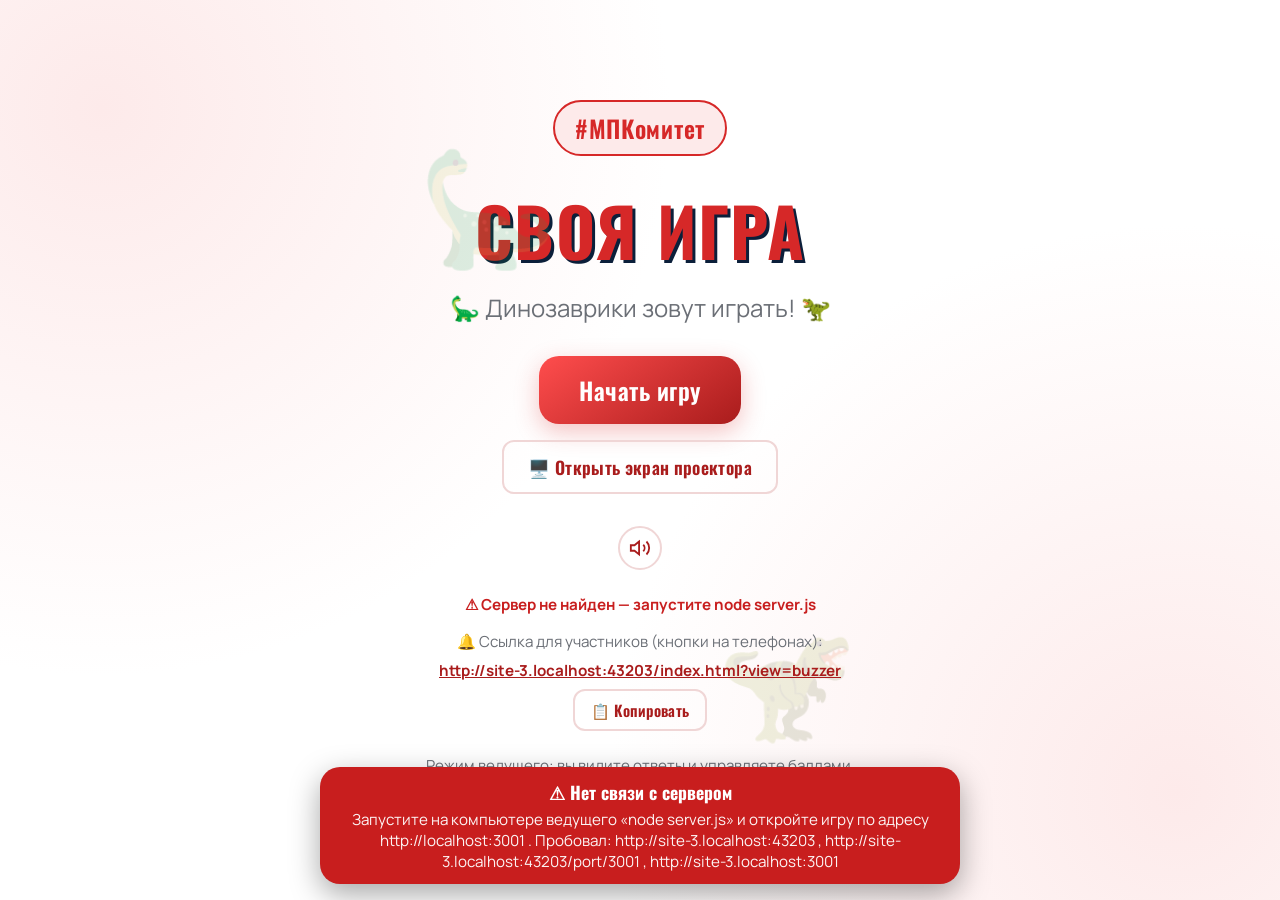
==== commit 27388560: "кнопки экраны и тд" ====
--- a/index.html
+++ b/index.html
@@ -1,640 +1,640 @@
-<!DOCTYPE html>
-<html lang="ru">
-<head>
-  <meta charset="UTF-8" />
-  <meta name="viewport" content="width=device-width, initial-scale=1.0, maximum-scale=5.0" />
-  <title>Своя игра — МПКомитет</title>
-  <link rel="preconnect" href="https://fonts.googleapis.com" />
-  <link rel="preconnect" href="https://fonts.gstatic.com" crossorigin />
-  <link href="https://fonts.googleapis.com/css2?family=Oswald:wght@400;500;600;700&family=Manrope:wght@400;500;600;700;800&display=swap" rel="stylesheet" />
-  <link rel="stylesheet" href="style.css" />
-  <link rel="icon" href="data:image/svg+xml,<svg xmlns='http://www.w3.org/2000/svg' viewBox='0 0 32 32'><text y='26' font-size='28'>🦕</text></svg>" />
-</head>
-<body data-view="host">
-
-  <!-- Edge flash overlay for correct/wrong -->
-  <div id="edge-flash" class="edge-flash"></div>
-
-  <!-- Редактирование баллов (ведущий) -->
-  <button id="btn-edit-scores" class="btn btn-ghost btn-sm score-edit-fab" type="button" style="display:none;">✏️ Баллы</button>
-  <div id="score-modal" class="modal" style="display:none;">
-    <div class="modal-card">
-      <h3 class="modal-title">Редактирование баллов</h3>
-      <p class="modal-hint">Исправьте баллы вручную, если что-то пошло не так. Новые значения появятся на проекторе после «Сохранить».</p>
-      <div id="score-edit-list" class="score-edit-list"></div>
-      <div class="modal-actions">
-        <button id="btn-score-cancel" class="btn btn-ghost" type="button">Отмена</button>
-        <button id="btn-score-save" class="btn btn-primary" type="button">Сохранить</button>
-      </div>
-    </div>
-  </div>
-
-  <!-- ==================== HOST VIEW ==================== -->
-
-  <!-- ====== START SCREEN (host) ====== -->
-  <div id="screen-start" class="screen active">
-    <div class="start-container">
-      <div class="dino-decoration">
-        <span class="dino dino-1">🦕</span>
-        <span class="dino dino-2">🦖</span>
-      </div>
-      <div class="brand-tag">#МПКомитет</div>
-      <h1 class="game-title">Своя игра</h1>
-      <p class="game-subtitle">🦕 Динозаврики зовут играть! 🦖</p>
-      <div class="host-start-buttons">
-        <button id="btn-start" class="btn btn-primary btn-large">Начать игру</button>
-        <button id="btn-open-display" class="btn btn-ghost">🖥️ Открыть экран проектора</button>
-      </div>
-      <div class="sound-toggle-start">
-        <button id="btn-mute-start" class="btn-icon" aria-label="Включить звук">
-          <svg width="24" height="24" viewBox="0 0 24 24" fill="none" stroke="currentColor" stroke-width="2"><polygon points="11 5 6 9 2 9 2 15 6 15 11 19 11 5"/><path d="M19.07 4.93a10 10 0 0 1 0 14.14M15.54 8.46a5 5 0 0 1 0 7.07"/></svg>
-        </button>
-      </div>
-      <div class="buzzer-link-box">
-        <div class="buzzer-link-label">🔔 Ссылка для участников (кнопки на телефонах):</div>
-        <a id="buzzer-link" class="buzzer-link" href="#" target="_blank" rel="noopener"></a>
-        <button id="btn-copy-buzzer-link" class="btn btn-ghost btn-sm" type="button">📋 Копировать</button>
-      </div>
-      <p class="host-hint">Режим ведущего: вы видите ответы и управляете баллами.<br>Откройте экран проектора на втором мониторе.</p>
-    </div>
-  </div>
-
-  <div id="screen-credits" class="screen">
-    <div id="credits-viewport" class="credits-viewport">
-      <div id="credits-roll" class="credits-roll"></div>
-    </div>
-    <button id="btn-credits-skip" class="btn btn-ghost credits-skip">Пропустить →</button>
-  </div>
-
-  <!-- ====== GAME BOARD SCREEN (host) ====== -->
-  <div id="screen-board" class="screen">
-    <header class="board-header">
-      <div class="header-left">
-        <span class="brand-tag small">#МПКомитет</span>
-        <span class="round-badge" id="round-badge">Раунд 1</span>
-      </div>
-      <div class="header-right">
-        <button id="btn-final-round" class="btn btn-accent btn-sm" style="display:none;">Финальный раунд</button>
-        <button id="btn-mute-game" class="btn-icon" aria-label="Звук">
-          <svg width="22" height="22" viewBox="0 0 24 24" fill="none" stroke="currentColor" stroke-width="2"><polygon points="11 5 6 9 2 9 2 15 6 15 11 19 11 5"/><path d="M19.07 4.93a10 10 0 0 1 0 14.14M15.54 8.46a5 5 0 0 1 0 7.07"/></svg>
-        </button>
-      </div>
-    </header>
-
-    <div class="board-wrapper">
-      <div id="board" class="board"></div>
-    </div>
-
-    <div id="players-bar" class="players-bar"></div>
-  </div>
-
-  <!-- ====== QUESTION SCREEN (host) ====== -->
-  <div id="screen-question" class="screen">
-    <div class="question-container host-question-container">
-      <div class="question-top">
-        <button id="btn-back-to-board" class="btn btn-ghost btn-sm">← К полю</button>
-        <span class="question-price" id="question-price">100</span>
-        <span class="question-category" id="question-category"></span>
-      </div>
-
-      <div class="host-question-body">
-        <!-- Left: question (for participants) -->
-        <div class="question-card" id="question-card">
-          <div class="question-text" id="question-text"></div>
-          <div class="question-image-wrapper" id="question-image-wrapper" style="display:none;">
-            <img id="question-image" class="question-image" alt="" />
-          </div>
-        </div>
-
-        <!-- Right: answer (host only) -->
-        <div class="host-answer-panel" id="host-answer-panel">
-          <div class="host-answer-label">Ответ (виден только вам):</div>
-          <div class="host-answer-text" id="host-answer-text"></div>
-          <button id="btn-reveal-answer" class="btn btn-accent">👁️ Показать ответ игрокам</button>
-        </div>
-      </div>
-
-      <div class="answer-section display-answer-section" id="answer-section" style="display:none;">
-        <div class="answer-label">Ответ (на проекторе):</div>
-        <div class="answer-text" id="answer-text"></div>
-      </div>
-
-      <div class="buzz-panel" id="buzz-panel">
-        <div class="buzz-panel-head">
-          <div class="buzz-title">🔔 Кнопки игроков</div>
-          <div class="buzz-status closed" id="buzz-status">Кнопки закрыты</div>
-        </div>
-        <div class="buzz-winner" id="buzz-winner" style="display:none;"></div>
-        <div class="buzz-locked" id="buzz-locked"></div>
-        <div class="buzz-actions">
-          <button id="btn-buzz-open" class="btn btn-primary" type="button">🔔 Открыть кнопки</button>
-          <button id="btn-buzz-close" class="btn btn-ghost" type="button" style="display:none;">⛔ Закрыть</button>
-          <button id="btn-buzz-correct" class="btn btn-success" type="button" style="display:none;">✓ Верно</button>
-          <button id="btn-buzz-wrong" class="btn btn-danger" type="button" style="display:none;">✗ Неверно</button>
-          <button id="btn-buzz-reset" class="btn btn-ghost btn-sm" type="button" style="display:none;">↺ Сбросить</button>
-        </div>
-        <div class="buzz-hint">Горячие клавиши: Пробел — открыть, Enter — верно, Backspace — неверно</div>
-      </div>
-
-      <div class="scoring-section" id="scoring-section">
-        <div class="scoring-label">Начисление очков (ведущий):</div>
-        <div id="scoring-players" class="scoring-players"></div>
-        <button id="btn-question-done" class="btn btn-primary btn-large">Готово →</button>
-      </div>
-    </div>
-  </div>
-
-  <!-- ====== FINAL ROUND SCREEN (host) ====== -->
-  <div id="screen-final" class="screen">
-    <div class="final-container">
-      <div class="final-header">
-        <div class="brand-tag small">#МПКомитет</div>
-        <h2 class="final-title">🎬 Финальный раунд</h2>
-      </div>
-
-      <div id="final-bets" class="final-bets-section">
-        <p class="final-hint">Каждый игрок делает ставку (от 0 до своих очков):</p>
-        <div id="final-bet-inputs" class="final-bet-inputs"></div>
-        <button id="btn-final-show-question" class="btn btn-primary btn-large">Показать вопрос</button>
-      </div>
-
-      <div id="final-question-section" style="display:none;">
-        <div class="host-question-body">
-          <div class="question-card final-question-card">
-            <div class="question-text" id="final-question-text"></div>
-            <div class="question-image-wrapper" id="final-image-wrapper" style="display:none;">
-              <img id="final-image" class="question-image" alt="" />
-            </div>
-          </div>
-          <div class="host-answer-panel">
-            <div class="host-answer-label">Ответ (виден только вам):</div>
-            <div class="host-answer-text" id="final-host-answer-text"></div>
-            <button id="btn-final-reveal-answer" class="btn btn-accent">👁️ Показать ответ игрокам</button>
-          </div>
-        </div>
-
-        <div class="answer-section display-answer-section" id="final-answer-section" style="display:none;">
-          <div class="answer-label">Ответ (на проекторе):</div>
-          <div class="answer-text" id="final-answer-text"></div>
-        </div>
-
-        <div class="question-controls">
-          <div class="timer-wrapper">
-            <div class="timer-bar" id="final-timer-bar"></div>
-            <span class="timer-text" id="final-timer-text">60</span>
-          </div>
-          <button id="btn-final-timer-toggle" class="btn btn-ghost btn-sm">⏱️ Старт</button>
-        </div>
-
-        <div class="scoring-section" id="final-scoring-section">
-          <div class="scoring-label">Начисление очков (ставка):</div>
-          <div id="final-scoring-players" class="scoring-players"></div>
-          <button id="btn-final-done" class="btn btn-primary btn-large">Подвести итоги 🏆</button>
-        </div>
-      </div>
-    </div>
-  </div>
-
-  <!-- ====== RESULTS SCREEN (host) ====== -->
-  <div id="screen-results" class="screen">
-    <div class="results-container">
-      <div class="dino-decoration">
-        <span class="dino dino-1">🦕</span>
-        <span class="dino dino-2">🦖</span>
-      </div>
-      <div class="brand-tag">#МПКомитет</div>
-      <h2 class="results-title">🏆 Победитель!</h2>
-      <div id="winner-name" class="winner-name"></div>
-      <div id="results-list" class="results-list"></div>
-      <button id="btn-play-again" class="btn btn-primary btn-large">Играть снова</button>
-    </div>
-  </div>
-
-  <!-- ==================== DISPLAY VIEW (projector) ==================== -->
-  <div id="display-view" class="display-view" style="display:none;">
-    <!-- Display: Start (ожидание игры) -->
-    <div id="display-start-screen" class="display-screen active">
-      <div class="dino-decoration">
-        <span class="dino dino-1">🦕</span>
-        <span class="dino dino-2">🦖</span>
-      </div>
-      <div class="brand-tag">#МПКомитет</div>
-      <h1 class="game-title">Своя игра</h1>
-      <p class="game-subtitle">🦕 Динозаврики зовут играть! 🦖</p>
-      <div class="display-join">
-        <div class="display-join-label">🔔 Кнопки для игроков — откройте на телефоне:</div>
-        <div class="display-join-link" id="display-buzzer-link"></div>
-      </div>
-    </div>
-
-    <!-- Display: Credits -->
-    <div id="display-credits-screen" class="display-screen">
-      <div id="display-credits-viewport" class="credits-viewport">
-        <div id="display-credits-roll" class="credits-roll"></div>
-      </div>
-    </div>
-
-    <div id="display-board-screen" class="display-screen">
-      <header class="display-header">
-        <span class="brand-tag small">#МПКомитет</span>
-        <span class="round-badge" id="display-round-badge">Раунд 1</span>
-      </header>
-      <div id="display-board" class="display-board"></div>
-      <div id="display-players-bar" class="display-players-bar"></div>
-    </div>
-
-    <!-- Display: Question -->
-    <div id="display-question-screen" class="display-screen">
-      <div class="display-question-top">
-        <span class="display-question-price" id="display-question-price"></span>
-        <span class="display-question-category" id="display-question-category"></span>
-      </div>
-      <div class="display-question-card" id="display-question-card">
-        <div class="display-question-text" id="display-question-text"></div>
-        <div class="display-question-image-wrapper" id="display-question-image-wrapper" style="display:none;">
-          <img id="display-question-image" class="display-question-image" alt="" />
-        </div>
-      </div>
-      <div class="display-answer-reveal" id="display-answer-reveal" style="display:none;">
-        <div class="display-answer-label">Ответ:</div>
-        <div class="display-answer-text" id="display-answer-text"></div>
-      </div>
-      <div class="display-buzz" id="display-buzz"></div>
-      <div id="display-players-bar-question" class="display-players-bar"></div>
-    </div>
-
-    <!-- Display: Final -->
-    <div id="display-final-screen" class="display-screen">
-      <div class="display-final-header">
-        <span class="brand-tag small">#МПКомитет</span>
-        <h2 class="display-final-title">🎬 Финальный раунд</h2>
-      </div>
-      <div id="display-final-content"></div>
-      <div id="display-players-bar-final" class="display-players-bar"></div>
-    </div>
-
-    <!-- Display: Results -->
-    <div id="display-results-screen" class="display-screen">
-      <div class="display-results-container">
-        <div class="brand-tag">#МПКомитет</div>
-        <h2 class="display-results-title">🏆 Победитель!</h2>
-        <div id="display-winner-name" class="display-winner-name"></div>
-        <div id="display-results-list" class="display-results-list"></div>
-      </div>
-    </div>
-  </div>
-
-  <div id="display-conn" class="display-conn" style="display:none;">⚠ Нет связи с сервером</div>
-
-  <!-- ==================== BUZZER VIEW (телефон участника) ==================== -->
-  <div id="buzzer-view" class="buzzer-view" style="display:none;">
-    <div id="buzzer-conn" class="buzzer-conn" style="display:none;">Нет связи с сервером…</div>
-
-    <div id="buzzer-pick" class="buzzer-pick">
-      <div class="brand-tag small">#МПКомитет</div>
-      <h2 class="section-title">Кто вы?</h2>
-      <div id="buzzer-pick-list" class="buzzer-pick-list"></div>
-    </div>
-
-    <div id="buzzer-play" class="buzzer-play" style="display:none;">
-      <div class="buzzer-who">
-        <span id="buzzer-name" class="buzzer-name"></span>
-        <button id="btn-buzzer-change" class="btn btn-ghost btn-sm" type="button">Сменить</button>
-      </div>
-      <button id="buzzer-btn" class="buzzer-btn idle" type="button">ЖДИТЕ</button>
-      <div id="buzzer-status" class="buzzer-status"></div>
-    </div>
-  </div>
-
-  <script src="questions.js"></script>
-  <script src="game.js"></script>
-<script data-pplx-inline-edit>
-(function () {
-  if (window === window.top) return;
-
-  const allowedParentOrigins = ["https://www.perplexity.ai","https://perplexity.ai","https://testing.perplexity.ai","https://staging.perplexity.ai","https://*.preview.i.perplexity.ai","http://perplexity.localhost","http://localhost:1420","http://127.0.0.1:1420","http://localhost:3000","http://127.0.0.1:3000","http://localhost:5173","http://127.0.0.1:5173"];
-  const MAX_FONT_BYTES = 500 * 1024;
-  const MAX_TOTAL_FONT_BYTES = 2 * 1024 * 1024;
-  let scrollForwarding = false;
-  let scrollRaf = 0;
-  let trustedTopOrigin = null;
-
-  // Allow entries like "https://*.preview.i.perplexity.ai" — the wildcard
-  // matches a single DNS label (no dots), so "https://*.foo" cannot stretch
-  // across multiple labels.
-  function matchesAllowedOrigin(origin) {
-    if (!origin) return false;
-    for (const entry of allowedParentOrigins) {
-      if (!entry.includes("*")) {
-        if (entry === origin) return true;
-        continue;
-      }
-      const pattern = new RegExp(
-        "^" +
-          entry.replace(/[.+?^${}()|[\]\\]/g, "\\$&").replace(/\*/g, "[^.]+") +
-          "$",
-      );
-      if (pattern.test(origin)) return true;
-    }
-    return false;
-  }
-
-  // Trust decision: when the sender is same-origin-visible (event.origin is a
-  // real origin like https://www.perplexity.ai) we trust event.origin directly.
-  // When event.origin is "null" (opaque broker srcdoc), we fall back to the
-  // broker's stamped `parentOrigin` to identify the top window. The fallback
-  // is claim-only — we rely on the browser's native `targetOrigin` enforcement
-  // on the response path (see postToTrustedTop) to ensure replies can't be
-  // delivered to anyone but the actual top window of that claimed origin.
-  function getTrustedParentOrigin(event) {
-    const forwardedParentOrigin =
-      typeof event.data.parentOrigin === "string" ? event.data.parentOrigin : null;
-    const parentOrigin = event.origin === "null" ? forwardedParentOrigin : event.origin;
-    return matchesAllowedOrigin(parentOrigin) ? parentOrigin : null;
-  }
-
-  // All responses go to window.top with targetOrigin = the allowlisted origin.
-  // An attacker that iframes us inside their own null-origin broker can claim
-  // any parentOrigin they like, but the browser will drop the reply whenever
-  // the real top's origin doesn't match — so the screenshot never leaves.
-  function postToTrustedTop(message) {
-    if (!trustedTopOrigin) return;
-    try {
-      window.top.postMessage(message, trustedTopOrigin);
-    } catch (_error) {}
-  }
-
-  function inlineAll(original, clone) {
-    if (original.nodeType !== 1 || clone.nodeType !== 1) return;
-
-    try {
-      const computedStyle = getComputedStyle(original);
-      // cssText on a computed style is the serialized declaration in modern
-      // Chromium/Safari — a single read beats enumerating ~400 longhand
-      // properties. Firefox returns "" here, so we fall back on empty.
-      const serialized = computedStyle.cssText;
-      if (serialized) {
-        clone.style.cssText = serialized;
-      } else {
-        const parts = new Array(computedStyle.length);
-        for (let index = 0; index < computedStyle.length; index += 1) {
-          const property = computedStyle[index];
-          parts[index] = `${property}:${computedStyle.getPropertyValue(property)};`;
-        }
-        clone.style.cssText = parts.join("");
-      }
-    } catch (_error) {}
-
-    const originalChildren = original.children;
-    const clonedChildren = clone.children;
-    for (
-      let index = 0;
-      index < originalChildren.length && index < clonedChildren.length;
-      index += 1
-    ) {
-      inlineAll(originalChildren[index], clonedChildren[index]);
-    }
-  }
-
-  function extractFontUrl(srcValue) {
-    const matches = [
-      ...srcValue.matchAll(
-        /url\(["']?([^"')]+)["']?\)(?:\s*format\(["']?([^"')]+)["']?\))?/gi,
-      ),
-    ];
-    if (matches.length === 0) return null;
-    const woff2 = matches.find((m) => m[2] && m[2].toLowerCase().includes("woff2"));
-    if (woff2) return woff2[1];
-    const woff = matches.find((m) => m[2] && m[2].toLowerCase().includes("woff"));
-    if (woff) return woff[1];
-    return matches[0][1];
-  }
-
-  // Cache resolved font URL -> data URI across captures. Fonts on a page
-  // essentially never change, and a batch run emits multiple captures back to
-  // back — without this we'd refetch + re-base64 every time.
-  const fontDataUriCache = new Map();
-  const SRC_DECLARATION_RE = /src\s*:\s*[^;}]+/i;
-
-  async function fetchAsDataUri(url) {
-    if (fontDataUriCache.has(url)) return fontDataUriCache.get(url);
-    let dataUri = null;
-    try {
-      const response = await fetch(url, { mode: "cors", credentials: "omit" });
-      if (response.ok) {
-        const blob = await response.blob();
-        if (blob.size <= MAX_FONT_BYTES) {
-          dataUri = await new Promise((resolve) => {
-            const reader = new FileReader();
-            reader.onloadend = () =>
-              resolve(typeof reader.result === "string" ? reader.result : null);
-            reader.onerror = () => resolve(null);
-            reader.readAsDataURL(blob);
-          });
-        }
-      }
-    } catch (_error) {
-      dataUri = null;
-    }
-    fontDataUriCache.set(url, dataUri);
-    return dataUri;
-  }
-
-  function collectFontFaceRuleTexts() {
-    const rules = [];
-    for (const sheet of document.styleSheets) {
-      let cssRules;
-      try {
-        cssRules = sheet.cssRules;
-      } catch (_error) {
-        continue;
-      }
-      if (!cssRules) continue;
-      for (const rule of cssRules) {
-        const cssText = rule.cssText || "";
-        if (cssText.startsWith("@font-face")) rules.push(cssText);
-      }
-    }
-    return rules;
-  }
-
-  async function buildInlinedFontCss() {
-    const ruleTexts = collectFontFaceRuleTexts();
-    if (ruleTexts.length === 0) return null;
-
-    const resolved = ruleTexts.map((cssText) => {
-      if (!SRC_DECLARATION_RE.test(cssText)) return null;
-      const srcMatch = cssText.match(/src\s*:\s*([^;}]+)[;}]/i);
-      if (!srcMatch) return null;
-      const url = extractFontUrl(srcMatch[1]);
-      if (!url) return null;
-      try {
-        return { cssText, url: new URL(url, document.baseURI).href };
-      } catch (_error) {
-        return null;
-      }
-    });
-
-    const dataUris = await Promise.all(
-      resolved.map((entry) => (entry ? fetchAsDataUri(entry.url) : Promise.resolve(null))),
-    );
-
-    const inlined = [];
-    let totalBytes = 0;
-    for (let index = 0; index < resolved.length; index += 1) {
-      const entry = resolved[index];
-      const dataUri = dataUris[index];
-      if (!entry || !dataUri) continue;
-      const approxBytes = dataUri.length * 0.75;
-      if (totalBytes + approxBytes > MAX_TOTAL_FONT_BYTES) break;
-      totalBytes += approxBytes;
-      inlined.push(entry.cssText.replace(SRC_DECLARATION_RE, `src: url("${dataUri}")`));
-    }
-    return inlined.length > 0 ? inlined.join("\n") : null;
-  }
-
-  function stripExternal(clone) {
-    const images = clone.querySelectorAll("img");
-    for (let index = 0; index < images.length; index += 1) {
-      const src = images[index].getAttribute("src");
-      if (src && !src.startsWith("data:")) images[index].removeAttribute("src");
-    }
-
-    const elements = clone.querySelectorAll("*");
-    for (let index = 0; index < elements.length; index += 1) {
-      const style = elements[index].style.cssText;
-      if (style && style.includes("url(")) {
-        elements[index].style.cssText = style.replace(
-          /url\(["']?(?!data:)[^)"']*["']?\)/gi,
-          "none",
-        );
-      }
-    }
-  }
-
-  function emitScroll() {
-    scrollRaf = 0;
-    if (!scrollForwarding) return;
-    postToTrustedTop({
-      type: "INLINE_EDIT_SCROLL",
-      scrollX: window.scrollX,
-      scrollY: window.scrollY,
-    });
-  }
-
-  window.addEventListener(
-    "scroll",
-    function () {
-      if (!scrollForwarding || scrollRaf) return;
-      scrollRaf = requestAnimationFrame(emitScroll);
-    },
-    { passive: true, capture: true },
-  );
-
-  async function handleCaptureRequest(event) {
-    const requestId = event.data.requestId;
-    const scrollX = window.scrollX;
-    const scrollY = window.scrollY;
-    const width = window.innerWidth;
-    const height = window.innerHeight;
-
-    function postResult(dataUrl) {
-      postToTrustedTop({
-        type: "INLINE_EDIT_SCREENSHOT_RESULT",
-        requestId,
-        dataUrl,
-        scrollX,
-        scrollY,
-      });
-    }
-
-    try {
-      // Wait for any pending web fonts to resolve so both inline metrics and
-      // the @font-face inlining below see the same loaded faces.
-      if (document.fonts && document.fonts.ready) {
-        try {
-          await document.fonts.ready;
-        } catch (_error) {}
-      }
-
-      const clone = document.documentElement.cloneNode(true);
-      inlineAll(document.documentElement, clone);
-
-      const removedNodes = clone.querySelectorAll("script,link[rel=\"stylesheet\"],style");
-      for (let index = 0; index < removedNodes.length; index += 1) {
-        removedNodes[index].remove();
-      }
-
-      stripExternal(clone);
-
-      // Re-embed web fonts as data-URI @font-face rules so the SVG rasterizer
-      // can resolve them — external font URLs aren't fetched during
-      // foreignObject rendering, which would otherwise force a fallback face
-      // and change text metrics.
-      const inlinedFontCss = await buildInlinedFontCss();
-      if (inlinedFontCss) {
-        const styleEl = document.createElement("style");
-        styleEl.textContent = inlinedFontCss;
-        const head = clone.querySelector("head");
-        if (head) head.appendChild(styleEl);
-        else clone.insertBefore(styleEl, clone.firstChild);
-      }
-
-      const html = new XMLSerializer().serializeToString(clone);
-      const svg =
-        `<svg xmlns="http://www.w3.org/2000/svg" width="${width}" height="${height}">` +
-        '<foreignObject width="100%" height="100%">' +
-        `<div xmlns="http://www.w3.org/1999/xhtml" style="width:${width}px;height:${height}px;overflow:hidden">` +
-        `<div style="position:relative;left:-${scrollX}px;top:-${scrollY}px">` +
-        html +
-        "</div></div></foreignObject></svg>";
-      const svgUrl = `data:image/svg+xml;charset=utf-8,${encodeURIComponent(svg)}`;
-      const image = new Image();
-      image.onload = function () {
-        const canvas = document.createElement("canvas");
-        canvas.width = width;
-        canvas.height = height;
-        canvas.getContext("2d").drawImage(image, 0, 0);
-        postResult(canvas.toDataURL("image/png"));
-      };
-      image.onerror = function () {
-        postResult(null);
-      };
-      image.src = svgUrl;
-    } catch (_error) {
-      postResult(null);
-    }
-  }
-
-  window.addEventListener("message", function (event) {
-    if (!event.data) return;
-    // Only accept messages from the direct parent frame. Blocks sibling /
-    // unrelated-window postMessage senders that could otherwise reach us.
-    if (event.source !== window.parent) return;
-
-    const trustedParentOrigin = getTrustedParentOrigin(event);
-    if (!trustedParentOrigin) return;
-    trustedTopOrigin = trustedParentOrigin;
-
-    if (event.data.type === "INLINE_EDIT_SCROLL_START") {
-      scrollForwarding = true;
-      emitScroll();
-      return;
-    }
-
-    if (event.data.type === "INLINE_EDIT_SCROLL_STOP") {
-      scrollForwarding = false;
-      if (scrollRaf) cancelAnimationFrame(scrollRaf);
-      scrollRaf = 0;
-      return;
-    }
-
-    if (event.data.type !== "INLINE_EDIT_CAPTURE_REQUEST") return;
-
-    handleCaptureRequest(event);
-  });
-})();
-
-
-</script></body>
-</html>
+<!DOCTYPE html>
+<html lang="ru">
+<head>
+  <meta charset="UTF-8" />
+  <meta name="viewport" content="width=device-width, initial-scale=1.0, maximum-scale=5.0" />
+  <title>Своя игра — МПКомитет</title>
+  <link rel="preconnect" href="https://fonts.googleapis.com" />
+  <link rel="preconnect" href="https://fonts.gstatic.com" crossorigin />
+  <link href="https://fonts.googleapis.com/css2?family=Oswald:wght@400;500;600;700&family=Manrope:wght@400;500;600;700;800&display=swap" rel="stylesheet" />
+  <link rel="stylesheet" href="style.css" />
+  <link rel="icon" href="data:image/svg+xml,<svg xmlns='http://www.w3.org/2000/svg' viewBox='0 0 32 32'><text y='26' font-size='28'>🦕</text></svg>" />
+</head>
+<body data-view="host">
+
+  <!-- Edge flash overlay for correct/wrong -->
+  <div id="edge-flash" class="edge-flash"></div>
+
+  <!-- Редактирование баллов (ведущий) -->
+  <button id="btn-edit-scores" class="btn btn-ghost btn-sm score-edit-fab" type="button" style="display:none;">✏️ Баллы</button>
+  <div id="score-modal" class="modal" style="display:none;">
+    <div class="modal-card">
+      <h3 class="modal-title">Редактирование баллов</h3>
+      <p class="modal-hint">Исправьте баллы вручную, если что-то пошло не так. Новые значения появятся на проекторе после «Сохранить».</p>
+      <div id="score-edit-list" class="score-edit-list"></div>
+      <div class="modal-actions">
+        <button id="btn-score-cancel" class="btn btn-ghost" type="button">Отмена</button>
+        <button id="btn-score-save" class="btn btn-primary" type="button">Сохранить</button>
+      </div>
+    </div>
+  </div>
+
+  <!-- ==================== HOST VIEW ==================== -->
+
+  <!-- ====== START SCREEN (host) ====== -->
+  <div id="screen-start" class="screen active">
+    <div class="start-container">
+      <div class="dino-decoration">
+        <span class="dino dino-1">🦕</span>
+        <span class="dino dino-2">🦖</span>
+      </div>
+      <div class="brand-tag">#МПКомитет</div>
+      <h1 class="game-title">Своя игра</h1>
+      <p class="game-subtitle">🦕 Динозаврики зовут играть! 🦖</p>
+      <div class="host-start-buttons">
+        <button id="btn-continue" class="btn btn-primary btn-large" type="button" style="display:none;">▶ Продолжить игру</button>
+        <button id="btn-start" class="btn btn-primary btn-large">Начать игру</button>
+        <button id="btn-open-display" class="btn btn-ghost">🖥️ Открыть экран проектора</button>
+      </div>
+      <div class="sound-toggle-start">
+        <button id="btn-mute-start" class="btn-icon" aria-label="Включить звук">
+          <svg width="24" height="24" viewBox="0 0 24 24" fill="none" stroke="currentColor" stroke-width="2"><polygon points="11 5 6 9 2 9 2 15 6 15 11 19 11 5"/><path d="M19.07 4.93a10 10 0 0 1 0 14.14M15.54 8.46a5 5 0 0 1 0 7.07"/></svg>
+        </button>
+      </div>
+      <div class="buzzer-link-box">
+        <div id="server-status" class="server-status">Проверяю связь с сервером…</div>
+        <div class="buzzer-link-label">🔔 Ссылка для участников (кнопки на телефонах):</div>
+        <a id="buzzer-link" class="buzzer-link" href="#" target="_blank" rel="noopener"></a>
+        <button id="btn-copy-buzzer-link" class="btn btn-ghost btn-sm" type="button">📋 Копировать</button>
+      </div>
+      <p class="host-hint">Режим ведущего: вы видите ответы и управляете баллами.<br>Откройте экран проектора на втором мониторе.</p>
+    </div>
+  </div>
+
+  <div id="screen-credits" class="screen">
+    <div id="credits-viewport" class="credits-viewport">
+      <div id="credits-roll" class="credits-roll"></div>
+    </div>
+    <button id="btn-credits-back" class="btn btn-ghost credits-skip credits-back" type="button">← Назад</button>
+    <button id="btn-credits-skip" class="btn btn-ghost credits-skip">Пропустить →</button>
+  </div>
+
+  <!-- ====== GAME BOARD SCREEN (host) ====== -->
+  <div id="screen-board" class="screen">
+    <header class="board-header">
+      <div class="header-left">
+        <button id="btn-board-back" class="btn btn-ghost btn-sm" type="button">← Меню</button>
+        <span class="brand-tag small">#МПКомитет</span>
+      </div>
+      <div class="header-right">
+        <button id="btn-final-round" class="btn btn-accent btn-sm" style="display:none;">Финальный раунд</button>
+        <button id="btn-mute-game" class="btn-icon" aria-label="Звук">
+          <svg width="22" height="22" viewBox="0 0 24 24" fill="none" stroke="currentColor" stroke-width="2"><polygon points="11 5 6 9 2 9 2 15 6 15 11 19 11 5"/><path d="M19.07 4.93a10 10 0 0 1 0 14.14M15.54 8.46a5 5 0 0 1 0 7.07"/></svg>
+        </button>
+      </div>
+    </header>
+
+    <div class="board-wrapper">
+      <div id="board" class="board"></div>
+    </div>
+
+    <div id="players-bar" class="players-bar"></div>
+  </div>
+
+  <!-- ====== QUESTION SCREEN (host) ====== -->
+  <div id="screen-question" class="screen">
+    <div class="question-container host-question-container">
+      <div class="question-top">
+        <button id="btn-back-to-board" class="btn btn-ghost btn-sm">← К полю</button>
+        <span class="question-price" id="question-price">100</span>
+        <span class="question-category" id="question-category"></span>
+      </div>
+
+      <div class="host-question-body">
+        <!-- Left: question (for participants) -->
+        <div class="question-card" id="question-card">
+          <div class="question-text" id="question-text"></div>
+          <div class="question-image-wrapper" id="question-image-wrapper" style="display:none;">
+            <img id="question-image" class="question-image" alt="" />
+          </div>
+        </div>
+
+        <!-- Right: answer (host only) -->
+        <div class="host-answer-panel" id="host-answer-panel">
+          <div class="host-answer-label">Ответ (виден только вам):</div>
+          <div class="host-answer-text" id="host-answer-text"></div>
+          <button id="btn-reveal-answer" class="btn btn-accent">👁️ Показать ответ игрокам</button>
+        </div>
+      </div>
+
+      <div class="answer-section display-answer-section" id="answer-section" style="display:none;">
+        <div class="answer-label">Ответ (на проекторе):</div>
+        <div class="answer-text" id="answer-text"></div>
+      </div>
+
+      <div class="buzz-panel" id="buzz-panel">
+        <div class="buzz-panel-head">
+          <div class="buzz-title">🔔 Кнопки игроков</div>
+          <div class="buzz-status closed" id="buzz-status">Кнопки закрыты</div>
+        </div>
+        <div class="buzz-winner" id="buzz-winner" style="display:none;"></div>
+        <div class="buzz-locked" id="buzz-locked"></div>
+        <div class="buzz-actions">
+          <button id="btn-buzz-open" class="btn btn-primary" type="button">🔔 Открыть кнопки</button>
+          <button id="btn-buzz-close" class="btn btn-ghost" type="button" style="display:none;">⛔ Закрыть</button>
+          <button id="btn-buzz-correct" class="btn btn-success" type="button" style="display:none;">✓ Верно</button>
+          <button id="btn-buzz-wrong" class="btn btn-danger" type="button" style="display:none;">✗ Неверно</button>
+          <button id="btn-buzz-reset" class="btn btn-ghost btn-sm" type="button" style="display:none;">↺ Сбросить</button>
+        </div>
+        <div class="buzz-hint">Горячие клавиши: Пробел — открыть, Enter — верно, Backspace — неверно</div>
+      </div>
+
+      <div class="scoring-section" id="scoring-section">
+        <div class="scoring-label">Начисление очков (ведущий):</div>
+        <div id="scoring-players" class="scoring-players"></div>
+        <button id="btn-question-done" class="btn btn-primary btn-large">Готово →</button>
+      </div>
+    </div>
+  </div>
+
+  <!-- ====== FINAL ROUND SCREEN (host) ====== -->
+  <div id="screen-final" class="screen">
+    <div class="final-container">
+      <div class="final-header">
+        <button id="btn-final-back" class="btn btn-ghost btn-sm final-back" type="button">← К полю</button>
+        <div class="brand-tag small">#МПКомитет</div>
+        <h2 class="final-title">🎬 Финальный раунд</h2>
+      </div>
+
+      <div id="final-bets" class="final-bets-section">
+        <p class="final-hint">Каждый игрок делает ставку (от 0 до своих очков):</p>
+        <div id="final-bet-inputs" class="final-bet-inputs"></div>
+        <button id="btn-final-show-question" class="btn btn-primary btn-large">Показать вопрос</button>
+      </div>
+
+      <div id="final-question-section" style="display:none;">
+        <div class="host-question-body">
+          <div class="question-card final-question-card">
+            <div class="question-text" id="final-question-text"></div>
+            <div class="question-image-wrapper" id="final-image-wrapper" style="display:none;">
+              <img id="final-image" class="question-image" alt="" />
+            </div>
+          </div>
+          <div class="host-answer-panel">
+            <div class="host-answer-label">Ответ (виден только вам):</div>
+            <div class="host-answer-text" id="final-host-answer-text"></div>
+            <button id="btn-final-reveal-answer" class="btn btn-accent">👁️ Показать ответ игрокам</button>
+          </div>
+        </div>
+
+        <div class="answer-section display-answer-section" id="final-answer-section" style="display:none;">
+          <div class="answer-label">Ответ (на проекторе):</div>
+          <div class="answer-text" id="final-answer-text"></div>
+        </div>
+
+        <div class="question-controls">
+          <div class="timer-wrapper">
+            <div class="timer-bar" id="final-timer-bar"></div>
+            <span class="timer-text" id="final-timer-text">60</span>
+          </div>
+          <button id="btn-final-timer-toggle" class="btn btn-ghost btn-sm">⏱️ Старт</button>
+        </div>
+
+        <div class="scoring-section" id="final-scoring-section">
+          <div class="scoring-label">Начисление очков (ставка):</div>
+          <div id="final-scoring-players" class="scoring-players"></div>
+          <button id="btn-final-done" class="btn btn-primary btn-large">Подвести итоги 🏆</button>
+        </div>
+      </div>
+    </div>
+  </div>
+
+  <!-- ====== RESULTS SCREEN (host) ====== -->
+  <div id="screen-results" class="screen">
+    <div class="results-container">
+      <div class="dino-decoration">
+        <span class="dino dino-1">🦕</span>
+        <span class="dino dino-2">🦖</span>
+      </div>
+      <div class="brand-tag">#МПКомитет</div>
+      <h2 class="results-title">🏆 Победитель!</h2>
+      <div id="winner-name" class="winner-name"></div>
+      <div id="results-list" class="results-list"></div>
+      <button id="btn-play-again" class="btn btn-primary btn-large">Играть снова</button>
+      <button id="btn-results-back" class="btn btn-ghost" type="button">← Назад к финалу</button>
+    </div>
+  </div>
+
+  <!-- ==================== DISPLAY VIEW (projector) ==================== -->
+  <div id="display-view" class="display-view" style="display:none;">
+    <!-- Display: Start (ожидание игры) -->
+    <div id="display-start-screen" class="display-screen active">
+      <div class="dino-decoration">
+        <span class="dino dino-1">🦕</span>
+        <span class="dino dino-2">🦖</span>
+      </div>
+      <div class="brand-tag">#МПКомитет</div>
+      <h1 class="game-title">Своя игра</h1>
+      <p class="game-subtitle">🦕 Динозаврики зовут играть! 🦖</p>
+      <div class="display-join">
+        <div class="display-join-label">🔔 Кнопки для игроков — откройте на телефоне:</div>
+        <div class="display-join-link" id="display-buzzer-link"></div>
+      </div>
+    </div>
+
+    <!-- Display: Credits -->
+    <div id="display-credits-screen" class="display-screen">
+      <div id="display-credits-viewport" class="credits-viewport">
+        <div id="display-credits-roll" class="credits-roll"></div>
+      </div>
+    </div>
+
+    <div id="display-board-screen" class="display-screen">
+      <header class="display-header">
+        <span class="brand-tag small">#МПКомитет</span>
+      </header>
+      <div id="display-board" class="display-board"></div>
+      <div id="display-players-bar" class="display-players-bar"></div>
+    </div>
+
+    <!-- Display: Question -->
+    <div id="display-question-screen" class="display-screen">
+      <div class="display-question-top">
+        <span class="display-question-price" id="display-question-price"></span>
+        <span class="display-question-category" id="display-question-category"></span>
+      </div>
+      <div class="display-question-card" id="display-question-card">
+        <div class="display-question-text" id="display-question-text"></div>
+        <div class="display-question-image-wrapper" id="display-question-image-wrapper" style="display:none;">
+          <img id="display-question-image" class="display-question-image" alt="" />
+        </div>
+      </div>
+      <div class="display-answer-reveal" id="display-answer-reveal" style="display:none;">
+        <div class="display-answer-label">Ответ:</div>
+        <div class="display-answer-text" id="display-answer-text"></div>
+      </div>
+      <div class="display-buzz" id="display-buzz"></div>
+      <div id="display-players-bar-question" class="display-players-bar"></div>
+    </div>
+
+    <!-- Display: Final -->
+    <div id="display-final-screen" class="display-screen">
+      <div class="display-final-header">
+        <span class="brand-tag small">#МПКомитет</span>
+        <h2 class="display-final-title">🎬 Финальный раунд</h2>
+      </div>
+      <div id="display-final-content"></div>
+      <div id="display-players-bar-final" class="display-players-bar"></div>
+    </div>
+
+    <!-- Display: Results -->
+    <div id="display-results-screen" class="display-screen">
+      <div class="display-results-container">
+        <div class="brand-tag">#МПКомитет</div>
+        <h2 class="display-results-title">🏆 Победитель!</h2>
+        <div id="display-winner-name" class="display-winner-name"></div>
+        <div id="display-results-list" class="display-results-list"></div>
+      </div>
+    </div>
+  </div>
+
+  <!-- ==================== BUZZER VIEW (телефон участника) ==================== -->
+  <div id="buzzer-view" class="buzzer-view" style="display:none;">
+    <div id="buzzer-pick" class="buzzer-pick">
+      <div class="brand-tag small">#МПКомитет</div>
+      <h2 class="section-title">Кто вы?</h2>
+      <div id="buzzer-pick-list" class="buzzer-pick-list"></div>
+    </div>
+
+    <div id="buzzer-play" class="buzzer-play" style="display:none;">
+      <div class="buzzer-who">
+        <span id="buzzer-name" class="buzzer-name"></span>
+        <button id="btn-buzzer-change" class="btn btn-ghost btn-sm" type="button">Сменить</button>
+      </div>
+      <button id="buzzer-btn" class="buzzer-btn idle" type="button">ЖДИТЕ</button>
+      <div id="buzzer-status" class="buzzer-status"></div>
+    </div>
+  </div>
+
+  <script src="questions.js"></script>
+  <script src="game.js"></script>
+<script data-pplx-inline-edit>
+(function () {
+  if (window === window.top) return;
+
+  const allowedParentOrigins = ["https://www.perplexity.ai","https://perplexity.ai","https://testing.perplexity.ai","https://staging.perplexity.ai","https://*.preview.i.perplexity.ai","http://perplexity.localhost","http://localhost:1420","http://127.0.0.1:1420","http://localhost:3000","http://127.0.0.1:3000","http://localhost:5173","http://127.0.0.1:5173"];
+  const MAX_FONT_BYTES = 500 * 1024;
+  const MAX_TOTAL_FONT_BYTES = 2 * 1024 * 1024;
+  let scrollForwarding = false;
+  let scrollRaf = 0;
+  let trustedTopOrigin = null;
+
+  // Allow entries like "https://*.preview.i.perplexity.ai" — the wildcard
+  // matches a single DNS label (no dots), so "https://*.foo" cannot stretch
+  // across multiple labels.
+  function matchesAllowedOrigin(origin) {
+    if (!origin) return false;
+    for (const entry of allowedParentOrigins) {
+      if (!entry.includes("*")) {
+        if (entry === origin) return true;
+        continue;
+      }
+      const pattern = new RegExp(
+        "^" +
+          entry.replace(/[.+?^${}()|[\]\\]/g, "\\$&").replace(/\*/g, "[^.]+") +
+          "$",
+      );
+      if (pattern.test(origin)) return true;
+    }
+    return false;
+  }
+
+  // Trust decision: when the sender is same-origin-visible (event.origin is a
+  // real origin like https://www.perplexity.ai) we trust event.origin directly.
+  // When event.origin is "null" (opaque broker srcdoc), we fall back to the
+  // broker's stamped `parentOrigin` to identify the top window. The fallback
+  // is claim-only — we rely on the browser's native `targetOrigin` enforcement
+  // on the response path (see postToTrustedTop) to ensure replies can't be
+  // delivered to anyone but the actual top window of that claimed origin.
+  function getTrustedParentOrigin(event) {
+    const forwardedParentOrigin =
+      typeof event.data.parentOrigin === "string" ? event.data.parentOrigin : null;
+    const parentOrigin = event.origin === "null" ? forwardedParentOrigin : event.origin;
+    return matchesAllowedOrigin(parentOrigin) ? parentOrigin : null;
+  }
+
+  // All responses go to window.top with targetOrigin = the allowlisted origin.
+  // An attacker that iframes us inside their own null-origin broker can claim
+  // any parentOrigin they like, but the browser will drop the reply whenever
+  // the real top's origin doesn't match — so the screenshot never leaves.
+  function postToTrustedTop(message) {
+    if (!trustedTopOrigin) return;
+    try {
+      window.top.postMessage(message, trustedTopOrigin);
+    } catch (_error) {}
+  }
+
+  function inlineAll(original, clone) {
+    if (original.nodeType !== 1 || clone.nodeType !== 1) return;
+
+    try {
+      const computedStyle = getComputedStyle(original);
+      // cssText on a computed style is the serialized declaration in modern
+      // Chromium/Safari — a single read beats enumerating ~400 longhand
+      // properties. Firefox returns "" here, so we fall back on empty.
+      const serialized = computedStyle.cssText;
+      if (serialized) {
+        clone.style.cssText = serialized;
+      } else {
+        const parts = new Array(computedStyle.length);
+        for (let index = 0; index < computedStyle.length; index += 1) {
+          const property = computedStyle[index];
+          parts[index] = `${property}:${computedStyle.getPropertyValue(property)};`;
+        }
+        clone.style.cssText = parts.join("");
+      }
+    } catch (_error) {}
+
+    const originalChildren = original.children;
+    const clonedChildren = clone.children;
+    for (
+      let index = 0;
+      index < originalChildren.length && index < clonedChildren.length;
+      index += 1
+    ) {
+      inlineAll(originalChildren[index], clonedChildren[index]);
+    }
+  }
+
+  function extractFontUrl(srcValue) {
+    const matches = [
+      ...srcValue.matchAll(
+        /url\(["']?([^"')]+)["']?\)(?:\s*format\(["']?([^"')]+)["']?\))?/gi,
+      ),
+    ];
+    if (matches.length === 0) return null;
+    const woff2 = matches.find((m) => m[2] && m[2].toLowerCase().includes("woff2"));
+    if (woff2) return woff2[1];
+    const woff = matches.find((m) => m[2] && m[2].toLowerCase().includes("woff"));
+    if (woff) return woff[1];
+    return matches[0][1];
+  }
+
+  // Cache resolved font URL -> data URI across captures. Fonts on a page
+  // essentially never change, and a batch run emits multiple captures back to
+  // back — without this we'd refetch + re-base64 every time.
+  const fontDataUriCache = new Map();
+  const SRC_DECLARATION_RE = /src\s*:\s*[^;}]+/i;
+
+  async function fetchAsDataUri(url) {
+    if (fontDataUriCache.has(url)) return fontDataUriCache.get(url);
+    let dataUri = null;
+    try {
+      const response = await fetch(url, { mode: "cors", credentials: "omit" });
+      if (response.ok) {
+        const blob = await response.blob();
+        if (blob.size <= MAX_FONT_BYTES) {
+          dataUri = await new Promise((resolve) => {
+            const reader = new FileReader();
+            reader.onloadend = () =>
+              resolve(typeof reader.result === "string" ? reader.result : null);
+            reader.onerror = () => resolve(null);
+            reader.readAsDataURL(blob);
+          });
+        }
+      }
+    } catch (_error) {
+      dataUri = null;
+    }
+    fontDataUriCache.set(url, dataUri);
+    return dataUri;
+  }
+
+  function collectFontFaceRuleTexts() {
+    const rules = [];
+    for (const sheet of document.styleSheets) {
+      let cssRules;
+      try {
+        cssRules = sheet.cssRules;
+      } catch (_error) {
+        continue;
+      }
+      if (!cssRules) continue;
+      for (const rule of cssRules) {
+        const cssText = rule.cssText || "";
+        if (cssText.startsWith("@font-face")) rules.push(cssText);
+      }
+    }
+    return rules;
+  }
+
+  async function buildInlinedFontCss() {
+    const ruleTexts = collectFontFaceRuleTexts();
+    if (ruleTexts.length === 0) return null;
+
+    const resolved = ruleTexts.map((cssText) => {
+      if (!SRC_DECLARATION_RE.test(cssText)) return null;
+      const srcMatch = cssText.match(/src\s*:\s*([^;}]+)[;}]/i);
+      if (!srcMatch) return null;
+      const url = extractFontUrl(srcMatch[1]);
+      if (!url) return null;
+      try {
+        return { cssText, url: new URL(url, document.baseURI).href };
+      } catch (_error) {
+        return null;
+      }
+    });
+
+    const dataUris = await Promise.all(
+      resolved.map((entry) => (entry ? fetchAsDataUri(entry.url) : Promise.resolve(null))),
+    );
+
+    const inlined = [];
+    let totalBytes = 0;
+    for (let index = 0; index < resolved.length; index += 1) {
+      const entry = resolved[index];
+      const dataUri = dataUris[index];
+      if (!entry || !dataUri) continue;
+      const approxBytes = dataUri.length * 0.75;
+      if (totalBytes + approxBytes > MAX_TOTAL_FONT_BYTES) break;
+      totalBytes += approxBytes;
+      inlined.push(entry.cssText.replace(SRC_DECLARATION_RE, `src: url("${dataUri}")`));
+    }
+    return inlined.length > 0 ? inlined.join("\n") : null;
+  }
+
+  function stripExternal(clone) {
+    const images = clone.querySelectorAll("img");
+    for (let index = 0; index < images.length; index += 1) {
+      const src = images[index].getAttribute("src");
+      if (src && !src.startsWith("data:")) images[index].removeAttribute("src");
+    }
+
+    const elements = clone.querySelectorAll("*");
+    for (let index = 0; index < elements.length; index += 1) {
+      const style = elements[index].style.cssText;
+      if (style && style.includes("url(")) {
+        elements[index].style.cssText = style.replace(
+          /url\(["']?(?!data:)[^)"']*["']?\)/gi,
+          "none",
+        );
+      }
+    }
+  }
+
+  function emitScroll() {
+    scrollRaf = 0;
+    if (!scrollForwarding) return;
+    postToTrustedTop({
+      type: "INLINE_EDIT_SCROLL",
+      scrollX: window.scrollX,
+      scrollY: window.scrollY,
+    });
+  }
+
+  window.addEventListener(
+    "scroll",
+    function () {
+      if (!scrollForwarding || scrollRaf) return;
+      scrollRaf = requestAnimationFrame(emitScroll);
+    },
+    { passive: true, capture: true },
+  );
+
+  async function handleCaptureRequest(event) {
+    const requestId = event.data.requestId;
+    const scrollX = window.scrollX;
+    const scrollY = window.scrollY;
+    const width = window.innerWidth;
+    const height = window.innerHeight;
+
+    function postResult(dataUrl) {
+      postToTrustedTop({
+        type: "INLINE_EDIT_SCREENSHOT_RESULT",
+        requestId,
+        dataUrl,
+        scrollX,
+        scrollY,
+      });
+    }
+
+    try {
+      // Wait for any pending web fonts to resolve so both inline metrics and
+      // the @font-face inlining below see the same loaded faces.
+      if (document.fonts && document.fonts.ready) {
+        try {
+          await document.fonts.ready;
+        } catch (_error) {}
+      }
+
+      const clone = document.documentElement.cloneNode(true);
+      inlineAll(document.documentElement, clone);
+
+      const removedNodes = clone.querySelectorAll("script,link[rel=\"stylesheet\"],style");
+      for (let index = 0; index < removedNodes.length; index += 1) {
+        removedNodes[index].remove();
+      }
+
+      stripExternal(clone);
+
+      // Re-embed web fonts as data-URI @font-face rules so the SVG rasterizer
+      // can resolve them — external font URLs aren't fetched during
+      // foreignObject rendering, which would otherwise force a fallback face
+      // and change text metrics.
+      const inlinedFontCss = await buildInlinedFontCss();
+      if (inlinedFontCss) {
+        const styleEl = document.createElement("style");
+        styleEl.textContent = inlinedFontCss;
+        const head = clone.querySelector("head");
+        if (head) head.appendChild(styleEl);
+        else clone.insertBefore(styleEl, clone.firstChild);
+      }
+
+      const html = new XMLSerializer().serializeToString(clone);
+      const svg =
+        `<svg xmlns="http://www.w3.org/2000/svg" width="${width}" height="${height}">` +
+        '<foreignObject width="100%" height="100%">' +
+        `<div xmlns="http://www.w3.org/1999/xhtml" style="width:${width}px;height:${height}px;overflow:hidden">` +
+        `<div style="position:relative;left:-${scrollX}px;top:-${scrollY}px">` +
+        html +
+        "</div></div></foreignObject></svg>";
+      const svgUrl = `data:image/svg+xml;charset=utf-8,${encodeURIComponent(svg)}`;
+      const image = new Image();
+      image.onload = function () {
+        const canvas = document.createElement("canvas");
+        canvas.width = width;
+        canvas.height = height;
+        canvas.getContext("2d").drawImage(image, 0, 0);
+        postResult(canvas.toDataURL("image/png"));
+      };
+      image.onerror = function () {
+        postResult(null);
+      };
+      image.src = svgUrl;
+    } catch (_error) {
+      postResult(null);
+    }
+  }
+
+  window.addEventListener("message", function (event) {
+    if (!event.data) return;
+    // Only accept messages from the direct parent frame. Blocks sibling /
+    // unrelated-window postMessage senders that could otherwise reach us.
+    if (event.source !== window.parent) return;
+
+    const trustedParentOrigin = getTrustedParentOrigin(event);
+    if (!trustedParentOrigin) return;
+    trustedTopOrigin = trustedParentOrigin;
+
+    if (event.data.type === "INLINE_EDIT_SCROLL_START") {
+      scrollForwarding = true;
+      emitScroll();
+      return;
+    }
+
+    if (event.data.type === "INLINE_EDIT_SCROLL_STOP") {
+      scrollForwarding = false;
+      if (scrollRaf) cancelAnimationFrame(scrollRaf);
+      scrollRaf = 0;
+      return;
+    }
+
+    if (event.data.type !== "INLINE_EDIT_CAPTURE_REQUEST") return;
+
+    handleCaptureRequest(event);
+  });
+})();
+
+
+</script></body>
+</html>
--- a/style.css
+++ b/style.css
@@ -1,1412 +1,1445 @@
-/* ===================================================================
-   СВОЯ ИГРА — #МПКомитет
-   Белый фон, красные акценты, стиль телевикторины
-   =================================================================== */
-
-*, *::before, *::after {
-  box-sizing: border-box;
-  margin: 0;
-  padding: 0;
-}
-
-:root {
-  /* Colors */
-  --color-bg: #ffffff;
-  --color-surface: #ffffff;
-  --color-surface-2: #fff5f5;
-  --color-red: #d62828;
-  --color-red-dark: #a91c1c;
-  --color-red-darker: #7d1414;
-  --color-red-light: #ff4d4d;
-  --color-red-tint: #fdeaea;
-  --color-navy: #0b1f3a;
-  --color-text: #16181d;
-  --color-text-muted: #6b6f76;
-  --color-text-inverse: #ffffff;
-  --color-border: #f0d6d6;
-  --color-gold: #f4c542;
-  --color-success: #1e9e5a;
-  --color-success-dark: #0f7a41;
-  --color-danger: #c81e1e;
-
-  /* Type */
-  --font-display: 'Oswald', 'Arial Narrow', sans-serif;
-  --font-body: 'Manrope', 'Helvetica Neue', sans-serif;
-
-  --text-xs: clamp(0.7rem, 0.66rem + 0.2vw, 0.8rem);
-  --text-sm: clamp(0.85rem, 0.8rem + 0.25vw, 0.95rem);
-  --text-base: clamp(1rem, 0.95rem + 0.25vw, 1.1rem);
-  --text-lg: clamp(1.15rem, 1rem + 0.75vw, 1.5rem);
-  --text-xl: clamp(1.4rem, 1.1rem + 1.25vw, 2.1rem);
-  --text-2xl: clamp(1.8rem, 1.2rem + 2.5vw, 3.2rem);
-  --text-3xl: clamp(2.2rem, 1rem + 4vw, 4.5rem);
-
-  /* Spacing */
-  --space-1: 0.25rem;
-  --space-2: 0.5rem;
-  --space-3: 0.75rem;
-  --space-4: 1rem;
-  --space-5: 1.25rem;
-  --space-6: 1.5rem;
-  --space-8: 2rem;
-  --space-10: 2.5rem;
-  --space-12: 3rem;
-  --space-16: 4rem;
-
-  --radius-sm: 0.5rem;
-  --radius-md: 0.75rem;
-  --radius-lg: 1.25rem;
-  --radius-full: 9999px;
-
-  --shadow-sm: 0 2px 6px rgba(17, 17, 17, 0.08);
-  --shadow-md: 0 8px 24px rgba(17, 17, 17, 0.12);
-  --shadow-lg: 0 20px 48px rgba(17, 17, 17, 0.18);
-  --shadow-red: 0 8px 24px rgba(214, 40, 40, 0.28);
-
-  --transition: 180ms cubic-bezier(0.16, 1, 0.3, 1);
-}
-
-html {
-  -webkit-text-size-adjust: none;
-  text-size-adjust: none;
-  -webkit-font-smoothing: antialiased;
-  scroll-behavior: smooth;
-}
-
-body {
-  min-height: 100dvh;
-  font-family: var(--font-body);
-  font-size: var(--text-base);
-  color: var(--color-text);
-  background: var(--color-bg);
-  background-image:
-    radial-gradient(circle at 8% 12%, var(--color-red-tint) 0%, transparent 40%),
-    radial-gradient(circle at 92% 88%, var(--color-red-tint) 0%, transparent 40%);
-  overflow-x: hidden;
-  position: relative;
-}
-
-button { font: inherit; color: inherit; cursor: pointer; background: none; border: none; }
-img { display: block; max-width: 100%; height: auto; }
-
-:focus-visible {
-  outline: 3px solid var(--color-red);
-  outline-offset: 2px;
-  border-radius: var(--radius-sm);
-}
-
-/* ===================== SCREENS ===================== */
-.screen {
-  display: none;
-  min-height: 100dvh;
-  width: 100%;
-  padding: var(--space-6) var(--space-4);
-  animation: fadeIn 420ms cubic-bezier(0.16, 1, 0.3, 1);
-}
-.screen.active { display: flex; flex-direction: column; align-items: center; }
-
-@keyframes fadeIn {
-  from { opacity: 0; transform: translateY(12px); }
-  to { opacity: 1; transform: translateY(0); }
-}
-
-/* ===================== BRAND / DECORATION ===================== */
-.brand-tag {
-  display: inline-flex;
-  align-items: center;
-  gap: var(--space-2);
-  font-family: var(--font-display);
-  font-size: var(--text-lg);
-  font-weight: 600;
-  letter-spacing: 0.03em;
-  color: var(--color-red);
-  border: 2px solid var(--color-red);
-  padding: var(--space-2) var(--space-5);
-  border-radius: var(--radius-full);
-  background: var(--color-red-tint);
-  margin-bottom: var(--space-6);
-}
-.brand-tag.small {
-  font-size: var(--text-sm);
-  padding: var(--space-1) var(--space-3);
-  margin-bottom: 0;
-}
-
-.dino-decoration {
-  position: absolute;
-  inset: 0;
-  pointer-events: none;
-  overflow: hidden;
-  z-index: 0;
-}
-.dino {
-  position: absolute;
-  font-size: clamp(3rem, 10vw, 7rem);
-  opacity: 0.15;
-  filter: grayscale(0.2);
-}
-.dino-1 { top: 8%; left: 5%; animation: dinoBob 4.5s ease-in-out infinite; }
-.dino-2 { bottom: 10%; right: 6%; animation: dinoBob 5.2s ease-in-out infinite reverse; transform: scaleX(-1); }
-
-@keyframes dinoBob {
-  0%, 100% { transform: translateY(0) rotate(-2deg); }
-  50% { transform: translateY(-16px) rotate(2deg); }
-}
-.dino-2 { }
-.dino-2.dino { }
-
-/* ===================== BUTTONS ===================== */
-.btn {
-  font-family: var(--font-display);
-  font-weight: 600;
-  letter-spacing: 0.02em;
-  padding: var(--space-3) var(--space-6);
-  border-radius: var(--radius-md);
-  transition: transform var(--transition), box-shadow var(--transition), background var(--transition), color var(--transition);
-  position: relative;
-  z-index: 1;
-}
-.btn:active { transform: scale(0.96); }
-
-.btn-primary {
-  background: linear-gradient(145deg, var(--color-red-light), var(--color-red-dark));
-  color: #fff;
-  box-shadow: var(--shadow-red);
-  font-size: var(--text-base);
-}
-.btn-primary:hover { box-shadow: 0 12px 28px rgba(214, 40, 40, 0.38); transform: translateY(-2px); }
-
-.btn-accent {
-  background: linear-gradient(145deg, var(--color-gold), #d9a418);
-  color: var(--color-navy);
-  box-shadow: 0 8px 20px rgba(244, 197, 66, 0.4);
-}
-
-.btn-ghost {
-  background: transparent;
-  color: var(--color-red-dark);
-  border: 2px solid var(--color-border);
-}
-.btn-ghost:hover { border-color: var(--color-red); background: var(--color-red-tint); }
-
-.btn-large { font-size: var(--text-lg); padding: var(--space-4) var(--space-10); border-radius: var(--radius-lg); }
-.btn-sm { font-size: var(--text-sm); padding: var(--space-2) var(--space-4); }
-
-.btn-icon {
-  width: 44px; height: 44px;
-  display: flex; align-items: center; justify-content: center;
-  border-radius: var(--radius-full);
-  color: var(--color-red-dark);
-  border: 2px solid var(--color-border);
-  transition: background var(--transition), border-color var(--transition), transform var(--transition);
-}
-.btn-icon:hover { background: var(--color-red-tint); border-color: var(--color-red); transform: scale(1.05); }
-.btn-icon.muted { color: var(--color-text-muted); }
-
-/* ===================== START SCREEN ===================== */
-#screen-start.screen.active { justify-content: center; }
-.start-container {
-  position: relative;
-  text-align: center;
-  max-width: 640px;
-  padding: var(--space-8);
-  z-index: 1;
-}
-.game-title {
-  font-family: var(--font-display);
-  font-size: var(--text-3xl);
-  font-weight: 700;
-  color: var(--color-red);
-  text-transform: uppercase;
-  letter-spacing: 0.02em;
-  text-shadow: 3px 3px 0 var(--color-navy);
-  margin-bottom: var(--space-3);
-}
-.game-subtitle {
-  font-size: var(--text-lg);
-  color: var(--color-text-muted);
-  margin-bottom: var(--space-8);
-}
-.sound-toggle-start { margin-top: var(--space-8); display: flex; justify-content: center; }
-
-/* ===================== SETUP SCREEN ===================== */
-.setup-container {
-  max-width: 560px;
-  width: 100%;
-  text-align: center;
-  padding: var(--space-6);
-}
-.section-title {
-  font-family: var(--font-display);
-  font-size: var(--text-2xl);
-  color: var(--color-red);
-  text-transform: uppercase;
-  margin-top: var(--space-4);
-  margin-bottom: var(--space-2);
-}
-.setup-hint { color: var(--color-text-muted); margin-bottom: var(--space-6); }
-.player-inputs {
-  display: flex;
-  flex-direction: column;
-  gap: var(--space-3);
-  margin-bottom: var(--space-8);
-}
-.player-input-row {
-  display: flex;
-  align-items: center;
-  gap: var(--space-3);
-  background: var(--color-surface-2);
-  border: 2px solid var(--color-border);
-  border-radius: var(--radius-md);
-  padding: var(--space-2) var(--space-4);
-}
-.player-input-number {
-  font-family: var(--font-display);
-  font-weight: 700;
-  color: #fff;
-  background: var(--color-red);
-  width: 32px; height: 32px;
-  border-radius: 50%;
-  display: flex; align-items: center; justify-content: center;
-  flex-shrink: 0;
-  font-size: var(--text-sm);
-}
-.player-input-row input {
-  flex: 1;
-  border: none;
-  background: transparent;
-  font-size: var(--text-base);
-  font-family: var(--font-body);
-  color: var(--color-text);
-  padding: var(--space-2) 0;
-}
-.player-input-row input:focus { outline: none; }
-
-/* ===================== BOARD SCREEN ===================== */
-#screen-board.screen.active { justify-content: flex-start; padding: var(--space-4); }
-.board-header {
-  width: 100%;
-  max-width: 1200px;
-  display: flex;
-  align-items: center;
-  justify-content: space-between;
-  margin-bottom: var(--space-5);
-  gap: var(--space-3);
-}
-.header-left, .header-right { display: flex; align-items: center; gap: var(--space-3); }
-.round-badge {
-  font-family: var(--font-display);
-  font-weight: 600;
-  background: var(--color-red);
-  color: #fff;
-  padding: var(--space-2) var(--space-4);
-  border-radius: var(--radius-full);
-  font-size: var(--text-sm);
-  letter-spacing: 0.04em;
-}
-
-.board-wrapper {
-  width: 100%;
-  max-width: 1200px;
-  flex: 1;
-  display: flex;
-  align-items: center;
-}
-.board {
-  width: 100%;
-  display: flex;
-  flex-direction: column;
-  gap: var(--space-2);
-  background: #fff;
-  border: 3px solid var(--color-red);
-  border-radius: var(--radius-lg);
-  padding: var(--space-3);
-  box-shadow: var(--shadow-lg);
-}
-
-.board-row {
-  display: grid;
-  grid-template-columns: minmax(120px, 1.1fr) repeat(5, 1fr);
-  gap: var(--space-2);
-}
-
-.category-cell {
-  background: linear-gradient(155deg, var(--color-red), var(--color-red-dark));
-  color: #fff;
-  border-radius: var(--radius-sm);
-  display: flex;
-  align-items: center;
-  justify-content: center;
-  text-align: center;
-  font-family: var(--font-display);
-  font-weight: 600;
-  font-size: var(--text-sm);
-  text-transform: uppercase;
-  letter-spacing: 0.02em;
-  padding: var(--space-2) var(--space-3);
-  min-height: 56px;
-  line-height: 1.15;
-  border: 2px solid var(--color-red-dark);
-}
-
-.price-cell {
-  background: #fff;
-  color: var(--color-red);
-  border-radius: var(--radius-sm);
-  display: flex;
-  align-items: center;
-  justify-content: center;
-  font-family: var(--font-display);
-  font-weight: 700;
-  font-size: var(--text-lg);
-  min-height: 56px;
-  transition: transform var(--transition), background var(--transition), box-shadow var(--transition);
-  border: 2px solid var(--color-red);
-}
-.price-cell:hover:not(.used) {
-  transform: translateY(-3px) scale(1.03);
-  box-shadow: 0 8px 18px rgba(214, 40, 40, 0.3);
-  background: var(--color-red-tint);
-}
-.price-cell.used {
-  background: #f5f5f5;
-  color: #ccc;
-  cursor: default;
-  border-color: #e0e0e0;
-}
-.price-cell.used:hover { transform: none; box-shadow: none; }
-
-/* Players bar */
-.players-bar {
-  width: 100%;
-  max-width: 1200px;
-  display: grid;
-  grid-template-columns: repeat(5, 1fr);
-  gap: var(--space-3);
-  margin-top: var(--space-5);
-}
-.player-card {
-  background: #fff;
-  border: 2px solid var(--color-border);
-  border-radius: var(--radius-md);
-  padding: var(--space-3);
-  text-align: center;
-  box-shadow: var(--shadow-sm);
-  transition: box-shadow var(--transition), border-color var(--transition);
-}
-.player-card.leading { border-color: var(--color-gold); box-shadow: 0 0 0 3px rgba(244,197,66,0.25); }
-.player-card-name {
-  font-weight: 700;
-  font-size: var(--text-sm);
-  color: var(--color-text);
-  white-space: nowrap;
-  overflow: hidden;
-  text-overflow: ellipsis;
-  margin-bottom: var(--space-1);
-}
-.player-card-score {
-  font-family: var(--font-display);
-  font-size: var(--text-lg);
-  font-weight: 700;
-  color: var(--color-red);
-  font-variant-numeric: tabular-nums;
-  transition: color 200ms ease;
-}
-.player-card-score.negative { color: var(--color-danger); }
-.player-card-score.bump {
-  animation: scoreBump 480ms ease;
-}
-@keyframes scoreBump {
-  0% { transform: scale(1); }
-  30% { transform: scale(1.3); }
-  100% { transform: scale(1); }
-}
-
-/* ===================== QUESTION SCREEN ===================== */
-#screen-question.screen.active { justify-content: flex-start; }
-.question-container {
-  width: 100%;
-  max-width: 900px;
-  margin: 0 auto;
-  display: flex;
-  flex-direction: column;
-  gap: var(--space-5);
-}
-.question-top {
-  display: flex;
-  align-items: center;
-  justify-content: space-between;
-  gap: var(--space-3);
-  flex-wrap: wrap;
-}
-.question-price {
-  font-family: var(--font-display);
-  font-size: var(--text-xl);
-  font-weight: 700;
-  color: var(--color-gold);
-  background: var(--color-navy);
-  padding: var(--space-1) var(--space-5);
-  border-radius: var(--radius-full);
-}
-.question-category {
-  font-family: var(--font-display);
-  font-size: var(--text-sm);
-  text-transform: uppercase;
-  color: var(--color-red);
-  letter-spacing: 0.03em;
-}
-
-.question-card {
-  background: #fff;
-  color: var(--color-navy);
-  border: 3px solid var(--color-red);
-  border-radius: var(--radius-lg);
-  padding: var(--space-10) var(--space-8);
-  min-height: 220px;
-  display: flex;
-  flex-direction: column;
-  align-items: center;
-  justify-content: center;
-  gap: var(--space-5);
-  box-shadow: var(--shadow-lg);
-  text-align: center;
-  animation: cardIn 380ms cubic-bezier(0.16, 1, 0.3, 1);
-}
-@keyframes cardIn {
-  from { opacity: 0; transform: scale(0.94); }
-  to { opacity: 1; transform: scale(1); }
-}
-.question-text {
-  font-size: var(--text-xl);
-  font-weight: 600;
-  line-height: 1.4;
-}
-.question-image-wrapper { max-width: 420px; border-radius: var(--radius-md); overflow: hidden; }
-.question-image { width: 100%; border-radius: var(--radius-md); }
-
-.answer-section {
-  background: var(--color-red-tint);
-  border: 2px solid var(--color-red);
-  border-radius: var(--radius-md);
-  padding: var(--space-5);
-  text-align: center;
-  animation: cardIn 320ms cubic-bezier(0.16, 1, 0.3, 1);
-}
-.answer-label {
-  font-family: var(--font-display);
-  font-size: var(--text-sm);
-  text-transform: uppercase;
-  color: var(--color-red-dark);
-  margin-bottom: var(--space-2);
-  letter-spacing: 0.04em;
-}
-.answer-text { font-size: var(--text-lg); font-weight: 700; color: var(--color-navy); }
-
-.question-controls {
-  display: flex;
-  align-items: center;
-  justify-content: center;
-  gap: var(--space-5);
-  flex-wrap: wrap;
-}
-.timer-wrapper {
-  position: relative;
-  width: 140px;
-  height: 44px;
-  background: var(--color-surface-2);
-  border: 2px solid var(--color-border);
-  border-radius: var(--radius-full);
-  overflow: hidden;
-  display: flex;
-  align-items: center;
-  justify-content: center;
-}
-.timer-bar {
-  position: absolute;
-  left: 0; top: 0; bottom: 0;
-  width: 100%;
-  background: linear-gradient(90deg, var(--color-red), var(--color-gold));
-  transition: width 1s linear, background 300ms ease;
-  z-index: 0;
-}
-.timer-bar.warning { background: linear-gradient(90deg, var(--color-danger), #ff7a3d); }
-.timer-text {
-  position: relative;
-  z-index: 1;
-  font-family: var(--font-display);
-  font-weight: 700;
-  font-size: var(--text-base);
-  color: var(--color-navy);
-  font-variant-numeric: tabular-nums;
-  mix-blend-mode: normal;
-}
-
-.scoring-section {
-  background: var(--color-surface-2);
-  border-radius: var(--radius-md);
-  padding: var(--space-5);
-  animation: cardIn 320ms cubic-bezier(0.16, 1, 0.3, 1);
-}
-.scoring-label {
-  font-family: var(--font-display);
-  font-size: var(--text-sm);
-  text-transform: uppercase;
-  color: var(--color-text-muted);
-  margin-bottom: var(--space-4);
-  text-align: center;
-  letter-spacing: 0.03em;
-}
-.scoring-players {
-  display: grid;
-  grid-template-columns: repeat(auto-fit, minmax(160px, 1fr));
-  gap: var(--space-3);
-  margin-bottom: var(--space-5);
-}
-.scoring-player-row {
-  background: #fff;
-  border: 2px solid var(--color-border);
-  border-radius: var(--radius-md);
-  padding: var(--space-3);
-  display: flex;
-  flex-direction: column;
-  align-items: center;
-  gap: var(--space-2);
-}
-.scoring-player-name { font-weight: 700; font-size: var(--text-sm); text-align: center; }
-.scoring-buttons { display: flex; gap: var(--space-2); }
-.score-btn {
-  width: 38px; height: 38px;
-  border-radius: 50%;
-  font-family: var(--font-display);
-  font-weight: 700;
-  font-size: var(--text-base);
-  display: flex; align-items: center; justify-content: center;
-  transition: transform var(--transition), background var(--transition);
-}
-.score-btn.plus { background: var(--color-success); color: #fff; }
-.score-btn.plus:hover { background: var(--color-success-dark); transform: scale(1.1); }
-.score-btn.minus { background: var(--color-danger); color: #fff; }
-.score-btn.minus:hover { background: #a51818; transform: scale(1.1); }
-.score-btn.selected { box-shadow: 0 0 0 3px rgba(0,0,0,0.15); transform: scale(1.1); }
-
-/* ===================== FINAL ROUND ===================== */
-.final-container {
-  width: 100%;
-  max-width: 800px;
-  display: flex;
-  flex-direction: column;
-  gap: var(--space-6);
-  align-items: center;
-}
-.final-header { text-align: center; }
-.final-title {
-  font-family: var(--font-display);
-  font-size: var(--text-2xl);
-  color: var(--color-red);
-  text-transform: uppercase;
-  margin-top: var(--space-3);
-}
-.final-bets-section { width: 100%; text-align: center; }
-.final-hint { color: var(--color-text-muted); margin-bottom: var(--space-5); }
-.final-bet-inputs {
-  display: grid;
-  grid-template-columns: repeat(auto-fit, minmax(180px, 1fr));
-  gap: var(--space-3);
-  margin-bottom: var(--space-6);
-}
-.final-bet-row {
-  background: var(--color-surface-2);
-  border: 2px solid var(--color-border);
-  border-radius: var(--radius-md);
-  padding: var(--space-4);
-  text-align: center;
-}
-.final-bet-row label {
-  display: block;
-  font-weight: 700;
-  margin-bottom: var(--space-1);
-}
-.final-bet-row .score-hint { font-size: var(--text-xs); color: var(--color-text-muted); margin-bottom: var(--space-2); }
-.final-bet-row input {
-  width: 100%;
-  text-align: center;
-  border: 2px solid var(--color-border);
-  border-radius: var(--radius-sm);
-  padding: var(--space-2);
-  font-size: var(--text-base);
-  font-family: var(--font-display);
-  color: var(--color-red-dark);
-  font-weight: 700;
-}
-.final-question-card { margin-bottom: 0; }
-
-/* ===================== RESULTS SCREEN ===================== */
-#screen-results.screen.active { justify-content: center; }
-.results-container {
-  position: relative;
-  max-width: 560px;
-  width: 100%;
-  text-align: center;
-  z-index: 1;
-}
-.results-title {
-  font-family: var(--font-display);
-  font-size: var(--text-2xl);
-  color: var(--color-red);
-  text-transform: uppercase;
-  margin-bottom: var(--space-4);
-}
-.winner-name {
-  font-family: var(--font-display);
-  font-size: var(--text-3xl);
-  font-weight: 700;
-  color: var(--color-navy);
-  margin-bottom: var(--space-8);
-  text-shadow: 2px 2px 0 var(--color-gold);
-  animation: winnerPulse 1.4s ease-in-out infinite;
-}
-@keyframes winnerPulse {
-  0%, 100% { transform: scale(1); }
-  50% { transform: scale(1.04); }
-}
-.results-list {
-  display: flex;
-  flex-direction: column;
-  gap: var(--space-2);
-  margin-bottom: var(--space-8);
-}
-.results-row {
-  display: flex;
-  justify-content: space-between;
-  align-items: center;
-  background: var(--color-surface-2);
-  border: 2px solid var(--color-border);
-  border-radius: var(--radius-md);
-  padding: var(--space-3) var(--space-5);
-  font-weight: 600;
-}
-.results-row.winner { border-color: var(--color-gold); background: #fff9e8; }
-.results-row-score { font-family: var(--font-display); font-weight: 700; color: var(--color-red); }
-
-/* ===================== EDGE FLASH (correct/wrong) ===================== */
-.edge-flash {
-  position: fixed;
-  inset: 0;
-  pointer-events: none;
-  z-index: 999;
-  opacity: 0;
-  transition: opacity 220ms ease;
-}
-.edge-flash.show { opacity: 1; }
-.edge-flash.correct {
-  box-shadow:
-    inset 0 0 0 18px rgba(30, 158, 90, 0.85),
-    inset 0 0 90px 30px rgba(30, 158, 90, 0.5);
-}
-.edge-flash.wrong {
-  box-shadow:
-    inset 0 0 0 18px rgba(200, 30, 30, 0.85),
-    inset 0 0 90px 30px rgba(200, 30, 30, 0.5);
-}
-
-/* ===================== RESPONSIVE ===================== */
-@media (max-width: 900px) {
-  .board-row { grid-template-columns: minmax(90px, 0.9fr) repeat(5, 1fr); }
-  .category-cell { font-size: var(--text-xs); min-height: 46px; padding: var(--space-1) var(--space-2); }
-  .price-cell { min-height: 46px; font-size: var(--text-base); }
-  .players-bar { grid-template-columns: repeat(5, 1fr); gap: var(--space-2); }
-  .player-card { padding: var(--space-2); }
-}
-
-@media (max-width: 640px) {
-  .board-row { grid-template-columns: minmax(70px, 0.85fr) repeat(5, 1fr); gap: var(--space-1); }
-  .board { gap: var(--space-1); padding: var(--space-2); }
-  .category-cell { font-size: 0.62rem; min-height: 40px; padding: 2px var(--space-1); line-height: 1.1; }
-  .price-cell { min-height: 40px; font-size: var(--text-sm); border-radius: var(--radius-sm); }
-  .players-bar { grid-template-columns: repeat(5, 1fr); gap: var(--space-1); margin-top: var(--space-4); }
-  .player-card { padding: var(--space-1); border-radius: var(--radius-sm); }
-  .player-card-name { font-size: var(--text-xs); }
-  .player-card-score { font-size: var(--text-sm); }
-  .game-title { font-size: var(--text-2xl); }
-  .question-card { padding: var(--space-6) var(--space-4); min-height: 160px; }
-  .question-text { font-size: var(--text-lg); }
-  .question-controls { flex-direction: column; gap: var(--space-3); }
-  .board-header { flex-wrap: wrap; }
-  .edge-flash.correct { box-shadow: inset 0 0 0 10px rgba(30,158,90,0.85), inset 0 0 50px 16px rgba(30,158,90,0.5); }
-  .edge-flash.wrong { box-shadow: inset 0 0 0 10px rgba(200,30,30,0.85), inset 0 0 50px 16px rgba(200,30,30,0.5); }
-}
-
-@media (max-width: 420px) {
-  .category-cell { font-size: 0.58rem; }
-  .price-cell { font-size: var(--text-xs); }
-}
-
-/* ===================================================================
-   HOST VIEW — Answer Panel + Scoring Layout
-   =================================================================== */
-
-.host-start-buttons {
-  display: flex;
-  flex-direction: column;
-  gap: var(--space-4);
-  align-items: center;
-  margin-bottom: var(--space-4);
-}
-
-.host-hint {
-  font-size: var(--text-sm);
-  color: var(--color-text-muted);
-  margin-top: var(--space-6);
-  line-height: 1.5;
-}
-
-/* Host question layout: question left, answer right */
-.host-question-body {
-  display: grid;
-  grid-template-columns: 1.4fr 1fr;
-  gap: var(--space-5);
-  align-items: stretch;
-}
-
-.host-answer-panel {
-  background: linear-gradient(160deg, #fff3e0, #ffe0b2);
-  border: 3px solid var(--color-gold);
-  border-radius: var(--radius-lg);
-  padding: var(--space-6);
-  display: flex;
-  flex-direction: column;
-  gap: var(--space-4);
-  box-shadow: var(--shadow-md);
-}
-
-.host-answer-label {
-  font-family: var(--font-display);
-  font-size: var(--text-sm);
-  text-transform: uppercase;
-  color: var(--color-red-dark);
-  letter-spacing: 0.04em;
-}
-
-.host-answer-text {
-  font-size: var(--text-xl);
-  font-weight: 700;
-  color: var(--color-navy);
-  flex: 1;
-  display: flex;
-  align-items: center;
-  justify-content: center;
-  text-align: center;
-  line-height: 1.3;
-}
-
-.display-answer-section {
-  margin-top: var(--space-2);
-}
-
-/* Scoring section always visible for host */
-#scoring-section {
-  display: block;
-}
-
-/* ===================================================================
-   DISPLAY VIEW (Projector)
-   =================================================================== */
-
-.display-view {
-  min-height: 100dvh;
-  width: 100%;
-  padding: var(--space-6);
-  display: flex;
-  flex-direction: column;
-}
-
-.display-screen {
-  display: none;
-  flex: 1;
-  flex-direction: column;
-  align-items: center;
-  justify-content: center;
-  gap: var(--space-4);
-  animation: fadeIn 400ms cubic-bezier(0.16, 1, 0.3, 1);
-}
-.display-screen.active { display: flex; }
-
-.display-header {
-  width: 100%;
-  max-width: 1400px;
-  display: flex;
-  align-items: center;
-  justify-content: space-between;
-  padding: 0 var(--space-4);
-}
-
-/* Display board — large */
-.display-board {
-  width: 100%;
-  max-width: 1400px;
-  display: flex;
-  flex-direction: column;
-  gap: var(--space-3);
-  background: #fff;
-  border: 3px solid var(--color-red);
-  border-radius: var(--radius-lg);
-  padding: var(--space-5);
-  box-shadow: var(--shadow-lg);
-}
-
-.display-board .board-row {
-  display: grid;
-  grid-template-columns: minmax(160px, 1.2fr) repeat(5, 1fr);
-  gap: var(--space-3);
-}
-
-.display-board .category-cell {
-  min-height: 80px;
-  font-size: var(--text-lg);
-  padding: var(--space-3) var(--space-4);
-}
-
-.display-board .price-cell {
-  min-height: 80px;
-  font-size: var(--text-2xl);
-  cursor: default;
-}
-
-/* Display players bar — large */
-.display-players-bar {
-  width: 100%;
-  max-width: 1400px;
-  display: grid;
-  grid-template-columns: repeat(5, 1fr);
-  gap: var(--space-2);
-  margin-top: var(--space-2);
-}
-
-.display-player-card {
-  background: #fff;
-  border: 3px solid var(--color-border);
-  border-radius: var(--radius-md);
-  padding: var(--space-2) var(--space-2);
-  text-align: center;
-  box-shadow: var(--shadow-sm);
-  transition: box-shadow var(--transition), border-color var(--transition);
-}
-.display-player-card.leading { border-color: var(--color-gold); box-shadow: 0 0 0 4px rgba(244,197,66,0.3); }
-
-.display-player-name {
-  font-weight: 700;
-  font-size: var(--text-lg);
-  color: var(--color-text);
-  white-space: nowrap;
-  overflow: hidden;
-  text-overflow: ellipsis;
-  margin-bottom: var(--space-1);
-}
-
-.display-player-score {
-  font-family: var(--font-display);
-  font-size: var(--text-2xl);
-  font-weight: 700;
-  color: var(--color-red);
-  font-variant-numeric: tabular-nums;
-}
-.display-player-score.negative { color: var(--color-danger); }
-
-/* Display question — large full screen */
-.display-question-top {
-  width: 100%;
-  max-width: 1200px;
-  display: flex;
-  align-items: center;
-  justify-content: center;
-  gap: var(--space-4);
-}
-.display-question-price {
-  font-family: var(--font-display);
-  font-size: var(--text-2xl);
-  font-weight: 700;
-  color: var(--color-gold);
-  background: var(--color-navy);
-  padding: var(--space-2) var(--space-6);
-  border-radius: var(--radius-full);
-}
-.display-question-category {
-  font-family: var(--font-display);
-  font-size: var(--text-xl);
-  text-transform: uppercase;
-  color: var(--color-red);
-  letter-spacing: 0.03em;
-}
-
-.display-question-card {
-  width: 100%;
-  max-width: 1200px;
-  min-height: 200px;
-  background: #fff;
-  color: var(--color-navy);
-  border: 3px solid var(--color-red);
-  border-radius: var(--radius-lg);
-  padding: var(--space-8) var(--space-8);
-  display: flex;
-  flex-direction: column;
-  align-items: center;
-  justify-content: center;
-  gap: var(--space-4);
-  box-shadow: var(--shadow-lg);
-  text-align: center;
-}
-
-.display-question-text {
-  font-size: clamp(1.5rem, 3vw, 2.8rem);
-  font-weight: 600;
-  line-height: 1.4;
-}
-
-.display-question-image-wrapper { max-width: 600px; border-radius: var(--radius-md); overflow: hidden; }
-.display-question-image { width: 100%; border-radius: var(--radius-md); }
-
-.display-answer-reveal {
-  width: 100%;
-  max-width: 1000px;
-  background: var(--color-red-tint);
-  border: 4px solid var(--color-red);
-  border-radius: var(--radius-lg);
-  padding: var(--space-4) var(--space-6);
-  text-align: center;
-  animation: cardIn 400ms cubic-bezier(0.16, 1, 0.3, 1);
-}
-.display-answer-label {
-  font-family: var(--font-display);
-  font-size: var(--text-lg);
-  text-transform: uppercase;
-  color: var(--color-red-dark);
-  margin-bottom: var(--space-3);
-}
-.display-answer-text {
-  font-size: clamp(1.5rem, 3vw, 2.5rem);
-  font-weight: 700;
-  color: var(--color-navy);
-}
-
-.display-timer-wrapper {
-  position: relative;
-  width: 200px;
-  height: 56px;
-  background: var(--color-surface-2);
-  border: 3px solid var(--color-border);
-  border-radius: var(--radius-full);
-  overflow: hidden;
-  display: flex;
-  align-items: center;
-  justify-content: center;
-}
-.display-timer-text {
-  font-size: var(--text-xl) !important;
-}
-
-/* Display final */
-.display-final-header { text-align: center; }
-.display-final-title {
-  font-family: var(--font-display);
-  font-size: var(--text-3xl);
-  color: var(--color-red);
-  text-transform: uppercase;
-  margin-top: var(--space-3);
-}
-#display-final-content {
-  width: 100%;
-  max-width: 1200px;
-  display: flex;
-  flex-direction: column;
-  gap: var(--space-6);
-  align-items: center;
-}
-
-/* Display results */
-.display-results-container {
-  max-width: 800px;
-  width: 100%;
-  text-align: center;
-}
-.display-results-title {
-  font-family: var(--font-display);
-  font-size: var(--text-3xl);
-  color: var(--color-red);
-  text-transform: uppercase;
-  margin: var(--space-4) 0;
-}
-.display-winner-name {
-  font-family: var(--font-display);
-  font-size: var(--text-3xl);
-  font-weight: 700;
-  color: var(--color-navy);
-  margin-bottom: var(--space-8);
-  text-shadow: 3px 3px 0 var(--color-gold);
-  animation: winnerPulse 1.4s ease-in-out infinite;
-}
-.display-results-list {
-  display: flex;
-  flex-direction: column;
-  gap: var(--space-3);
-}
-.display-results-row {
-  display: flex;
-  justify-content: space-between;
-  align-items: center;
-  background: var(--color-surface-2);
-  border: 3px solid var(--color-border);
-  border-radius: var(--radius-md);
-  padding: var(--space-4) var(--space-6);
-  font-weight: 600;
-  font-size: var(--text-lg);
-}
-.display-results-row.winner { border-color: var(--color-gold); background: #fff9e8; }
-.display-results-row-score { font-family: var(--font-display); font-weight: 700; color: var(--color-red); }
-
-/* Display waiting screen */
-.display-waiting {
-  display: flex;
-  flex-direction: column;
-  align-items: center;
-  justify-content: center;
-  gap: var(--space-6);
-  min-height: 100dvh;
-}
-.display-waiting-text {
-  font-family: var(--font-display);
-  font-size: var(--text-2xl);
-  color: var(--color-red);
-  text-align: center;
-}
-
-/* ===================================================================
-   RESPONSIVE — Host question body
-   =================================================================== */
-@media (max-width: 900px) {
-  .host-question-body { grid-template-columns: 1fr; }
-  .host-answer-panel { padding: var(--space-4); }
-  .host-answer-text { font-size: var(--text-lg); }
-}
-
-@media (max-width: 640px) {
-  .host-question-body { gap: var(--space-3); }
-  .host-answer-text { font-size: var(--text-base); }
-  .display-board .board-row { grid-template-columns: minmax(80px, 0.8fr) repeat(5, 1fr); gap: var(--space-1); }
-  .display-board .category-cell { min-height: 48px; font-size: var(--text-xs); }
-  .display-board .price-cell { min-height: 48px; font-size: var(--text-lg); }
-  .display-question-card { padding: var(--space-6) var(--space-4); min-height: 200px; }
-  .display-players-bar { gap: var(--space-1); }
-  .display-player-card { padding: var(--space-2); }
-  .display-player-name { font-size: var(--text-sm); }
-  .display-player-score { font-size: var(--text-lg); }
-}
-
-/* CREDITS */
-#screen-credits.screen { position: relative; }
-#screen-credits.screen,
-#display-credits-screen.display-screen { padding: 0; justify-content: flex-start; }
-.credits-viewport { position: relative; width: 100%; height: 100dvh; overflow: hidden; }
-#display-credits-viewport { height: calc(100dvh - 2 * var(--space-6)); }
-.credits-roll { position: absolute; left: 0; right: 0; bottom: 100%; display: flex; flex-direction: column-reverse; align-items: center; gap: 2.5rem; padding: 0 var(--space-4); text-align: center; }
-@keyframes creditsScroll { from { transform: translateY(0); } to { transform: translateY(calc(100% + var(--vp))); } }
-.credits-title { font-family: var(--font-display); font-size: 4rem; color: var(--color-red); }
-.credits-round { font-family: var(--font-display); font-size: 2.5rem; margin-top: 1.5rem; }
-.credits-category { font-family: var(--font-display); font-size: 2.6rem; font-weight: 600; }
-.credits-skip { position: absolute; right: var(--space-4); bottom: var(--space-4); z-index: 5; }
-
-/* ===================================================================
-   КНОПКИ УЧАСТНИКОВ, РЕДАКТОР БАЛЛОВ, ЭКРАН УЧАСТНИКА
-   =================================================================== */
-
-.btn-success {
-  background: linear-gradient(145deg, #2fbf75, var(--color-success-dark));
-  color: #fff;
-  box-shadow: 0 8px 20px rgba(30, 158, 90, 0.3);
-}
-.btn-danger {
-  background: linear-gradient(145deg, #e04646, var(--color-red-darker));
-  color: #fff;
-  box-shadow: var(--shadow-red);
-}
-
-/* --- ссылка для участников (старт, ведущий) --- */
-.buzzer-link-box {
-  position: relative;
-  z-index: 1;
-  margin-top: var(--space-6);
-  display: flex;
-  flex-direction: column;
-  align-items: center;
-  gap: var(--space-2);
-  font-size: var(--text-sm);
-}
-.buzzer-link-label { color: var(--color-text-muted); }
-.buzzer-link { color: var(--color-red-dark); font-weight: 700; word-break: break-all; }
-
-/* --- панель кнопок у ведущего --- */
-.buzz-panel {
-  background: #fff;
-  border: 3px solid var(--color-red);
-  border-radius: var(--radius-lg);
-  padding: var(--space-5);
-  display: flex;
-  flex-direction: column;
-  gap: var(--space-3);
-  box-shadow: var(--shadow-md);
-  animation: cardIn 320ms cubic-bezier(0.16, 1, 0.3, 1);
-}
-.buzz-panel-head {
-  display: flex;
-  align-items: center;
-  justify-content: space-between;
-  gap: var(--space-3);
-  flex-wrap: wrap;
-}
-.buzz-title {
-  font-family: var(--font-display);
-  font-size: var(--text-lg);
-  font-weight: 600;
-  text-transform: uppercase;
-  letter-spacing: 0.03em;
-  color: var(--color-red);
-}
-.buzz-status {
-  font-family: var(--font-display);
-  font-weight: 600;
-  font-size: var(--text-sm);
-  padding: var(--space-1) var(--space-4);
-  border-radius: var(--radius-full);
-  border: 2px solid var(--color-border);
-  background: var(--color-surface-2);
-  color: var(--color-text-muted);
-}
-.buzz-status.open {
-  background: #e8f7ee;
-  border-color: var(--color-success);
-  color: var(--color-success-dark);
-  animation: buzzPulse 1.2s ease-in-out infinite;
-}
-.buzz-status.winner { background: #fff9e8; border-color: var(--color-gold); color: var(--color-navy); }
-.buzz-status.offline { background: var(--color-red-tint); border-color: var(--color-danger); color: var(--color-danger); }
-@keyframes buzzPulse {
-  0%, 100% { box-shadow: 0 0 0 0 rgba(30, 158, 90, 0.35); }
-  50% { box-shadow: 0 0 0 8px rgba(30, 158, 90, 0); }
-}
-.buzz-winner {
-  display: flex;
-  align-items: center;
-  justify-content: center;
-  gap: var(--space-3);
-  background: linear-gradient(145deg, #fff3c4, var(--color-gold));
-  border: 3px solid #d9a418;
-  border-radius: var(--radius-lg);
-  padding: var(--space-4);
-  animation: cardIn 280ms cubic-bezier(0.16, 1, 0.3, 1);
-}
-.buzz-winner-icon { font-size: var(--text-2xl); }
-.buzz-winner-name { font-family: var(--font-display); font-size: var(--text-2xl); font-weight: 700; color: var(--color-navy); }
-.buzz-locked { font-size: var(--text-sm); color: var(--color-text-muted); text-align: center; }
-.buzz-locked:empty { display: none; }
-.buzz-actions { display: flex; flex-wrap: wrap; gap: var(--space-3); justify-content: center; }
-.buzz-hint { font-size: var(--text-xs); color: var(--color-text-muted); text-align: center; }
-
-/* --- кнопка «Баллы» и окно редактирования --- */
-.btn.score-edit-fab {
-  position: fixed;
-  right: var(--space-4);
-  bottom: var(--space-4);
-  z-index: 60;
-  background: #fff;
-  box-shadow: var(--shadow-md);
-}
-/* чтобы плавающая кнопка не закрывала нижний край экранов ведущего */
-#screen-board.screen, #screen-question.screen, #screen-final.screen { padding-bottom: 4.5rem; }
-
-.modal {
-  position: fixed;
-  inset: 0;
-  z-index: 1000;
-  background: rgba(11, 31, 58, 0.55);
-  align-items: center;
-  justify-content: center;
-  padding: var(--space-4);
-}
-.modal-card {
-  background: #fff;
-  border: 3px solid var(--color-red);
-  border-radius: var(--radius-lg);
-  padding: var(--space-6);
-  width: 100%;
-  max-width: 520px;
-  max-height: 90dvh;
-  overflow: auto;
-  box-shadow: var(--shadow-lg);
-  animation: cardIn 240ms cubic-bezier(0.16, 1, 0.3, 1);
-}
-.modal-title {
-  font-family: var(--font-display);
-  font-size: var(--text-xl);
-  color: var(--color-red);
-  text-transform: uppercase;
-  margin-bottom: var(--space-2);
-}
-.modal-hint { color: var(--color-text-muted); font-size: var(--text-sm); margin-bottom: var(--space-4); }
-.score-edit-list { display: flex; flex-direction: column; gap: var(--space-2); margin-bottom: var(--space-5); }
-.score-edit-row {
-  display: grid;
-  grid-template-columns: 1fr auto 110px auto;
-  align-items: center;
-  gap: var(--space-2);
-  background: var(--color-surface-2);
-  border: 2px solid var(--color-border);
-  border-radius: var(--radius-md);
-  padding: var(--space-2) var(--space-3);
-}
-.score-edit-name { font-weight: 700; overflow: hidden; text-overflow: ellipsis; white-space: nowrap; }
-.score-edit-row input {
-  width: 100%;
-  text-align: center;
-  border: 2px solid var(--color-border);
-  border-radius: var(--radius-sm);
-  padding: var(--space-2);
-  font-family: var(--font-display);
-  font-weight: 700;
-  font-size: var(--text-base);
-  color: var(--color-red-dark);
-}
-.modal-actions { display: flex; gap: var(--space-3); justify-content: flex-end; }
-
-/* --- проектор: стартовый экран, плашка «кто первый», связь --- */
-#display-start-screen { position: relative; text-align: center; }
-#display-start-screen .game-title { font-size: clamp(3rem, 8vw, 7rem); }
-.display-join {
-  position: relative;
-  z-index: 1;
-  margin-top: var(--space-6);
-  background: #fff;
-  border: 3px solid var(--color-red);
-  border-radius: var(--radius-lg);
-  padding: var(--space-4) var(--space-8);
-  box-shadow: var(--shadow-md);
-}
-.display-join-label {
-  font-family: var(--font-display);
-  font-size: var(--text-lg);
-  color: var(--color-red);
-  text-transform: uppercase;
-  margin-bottom: var(--space-2);
-}
-.display-join-link { font-size: var(--text-xl); font-weight: 700; color: var(--color-navy); word-break: break-all; }
-
-.display-buzz {
-  display: flex;
-  align-items: center;
-  justify-content: center;
-  gap: var(--space-4);
-  padding: var(--space-3) var(--space-8);
-  border-radius: var(--radius-full);
-  font-family: var(--font-display);
-}
-.display-buzz:empty { display: none; }
-.display-buzz.open {
-  background: #e8f7ee;
-  border: 4px solid var(--color-success);
-  color: var(--color-success-dark);
-  animation: buzzPulse 1.2s ease-in-out infinite;
-}
-.display-buzz.winner {
-  background: linear-gradient(145deg, #fff3c4, var(--color-gold));
-  border: 5px solid #d9a418;
-  color: var(--color-navy);
-  padding: var(--space-4) var(--space-10);
-  box-shadow: 0 0 0 10px rgba(244, 197, 66, 0.3), var(--shadow-lg);
-  animation: buzzPop 420ms cubic-bezier(0.16, 1, 0.3, 1);
-}
-.display-buzz-icon { font-size: var(--text-3xl); line-height: 1; }
-.display-buzz-label { font-size: var(--text-xl); text-transform: uppercase; letter-spacing: 0.04em; }
-.display-buzz-name { font-size: var(--text-3xl); font-weight: 700; }
-@keyframes buzzPop {
-  0% { transform: scale(0.6); opacity: 0; }
-  60% { transform: scale(1.08); opacity: 1; }
-  100% { transform: scale(1); }
-}
-.display-player-card.buzzed {
-  border-color: var(--color-gold);
-  background: #fff9e8;
-  box-shadow: 0 0 0 5px rgba(244, 197, 66, 0.45);
-  transform: translateY(-4px);
-}
-.display-player-card.locked { opacity: 0.45; filter: grayscale(0.6); border-color: #e0e0e0; }
-
-.display-conn {
-  position: fixed;
-  right: var(--space-4);
-  bottom: var(--space-4);
-  z-index: 2000;
-  background: var(--color-danger);
-  color: #fff;
-  font-family: var(--font-display);
-  font-size: var(--text-sm);
-  padding: var(--space-2) var(--space-4);
-  border-radius: var(--radius-full);
-}
-
-/* --- экран участника (телефон) --- */
-.buzzer-view {
-  min-height: 100dvh;
-  width: 100%;
-  flex-direction: column;
-  align-items: center;
-  justify-content: center;
-  gap: var(--space-4);
-  padding: var(--space-6) var(--space-4);
-  text-align: center;
-  user-select: none;
-  -webkit-user-select: none;
-  -webkit-tap-highlight-color: transparent;
-  touch-action: manipulation;
-}
-.buzzer-pick { display: flex; flex-direction: column; align-items: center; gap: var(--space-4); width: 100%; max-width: 420px; }
-.buzzer-pick-list { display: flex; flex-direction: column; gap: var(--space-3); width: 100%; }
-.buzzer-pick-btn { width: 100%; }
-.buzzer-play { flex-direction: column; align-items: center; gap: var(--space-5); width: 100%; }
-.buzzer-who { display: flex; align-items: center; gap: var(--space-3); }
-.buzzer-name { font-family: var(--font-display); font-size: var(--text-2xl); font-weight: 700; color: var(--color-navy); }
-.buzzer-btn {
-  width: min(80vw, 56dvh);
-  height: min(80vw, 56dvh);
-  border-radius: 50%;
-  font-family: var(--font-display);
-  font-weight: 700;
-  font-size: clamp(2rem, 9vw, 3.4rem);
-  letter-spacing: 0.04em;
-  color: #fff;
-  border: 8px solid rgba(255, 255, 255, 0.55);
-  box-shadow: 0 18px 40px rgba(0, 0, 0, 0.25), inset 0 -10px 24px rgba(0, 0, 0, 0.18);
-  transition: transform 90ms ease, background 200ms ease;
-}
-.buzzer-btn:active:not(:disabled) { transform: scale(0.94); }
-.buzzer-btn.ready { background: radial-gradient(circle at 30% 25%, var(--color-red-light), var(--color-red-dark)); animation: buzzReady 1.1s ease-in-out infinite; }
-.buzzer-btn.idle { background: radial-gradient(circle at 30% 25%, #b9bcc2, #7b7f86); }
-.buzzer-btn.win { background: radial-gradient(circle at 30% 25%, #4fd68f, var(--color-success-dark)); }
-.buzzer-btn.lost { background: radial-gradient(circle at 30% 25%, #c9c9c9, #8a8a8a); }
-.buzzer-btn.locked { background: radial-gradient(circle at 30% 25%, #d4a3a3, #9b6b6b); }
-@keyframes buzzReady {
-  0%, 100% { box-shadow: 0 18px 40px rgba(214, 40, 40, 0.35), 0 0 0 0 rgba(214, 40, 40, 0.45), inset 0 -10px 24px rgba(0, 0, 0, 0.18); }
-  50% { box-shadow: 0 18px 40px rgba(214, 40, 40, 0.35), 0 0 0 22px rgba(214, 40, 40, 0), inset 0 -10px 24px rgba(0, 0, 0, 0.18); }
-}
-.buzzer-status { font-size: var(--text-lg); font-weight: 700; color: var(--color-navy); min-height: 2.2em; }
-.buzzer-conn {
-  position: fixed;
-  top: 0; left: 0; right: 0;
-  z-index: 10;
-  background: var(--color-danger);
-  color: #fff;
-  font-weight: 700;
-  padding: var(--space-2);
-}
-
-@media (max-width: 640px) {
-  .score-edit-row { grid-template-columns: 1fr auto 90px auto; }
-  .buzz-actions .btn { flex: 1 1 140px; }
-}
+/* ===================================================================
+   СВОЯ ИГРА — #МПКомитет
+   Белый фон, красные акценты, стиль телевикторины
+   =================================================================== */
+
+*, *::before, *::after {
+  box-sizing: border-box;
+  margin: 0;
+  padding: 0;
+}
+
+:root {
+  /* Colors */
+  --color-bg: #ffffff;
+  --color-surface: #ffffff;
+  --color-surface-2: #fff5f5;
+  --color-red: #d62828;
+  --color-red-dark: #a91c1c;
+  --color-red-darker: #7d1414;
+  --color-red-light: #ff4d4d;
+  --color-red-tint: #fdeaea;
+  --color-navy: #0b1f3a;
+  --color-text: #16181d;
+  --color-text-muted: #6b6f76;
+  --color-text-inverse: #ffffff;
+  --color-border: #f0d6d6;
+  --color-gold: #f4c542;
+  --color-success: #1e9e5a;
+  --color-success-dark: #0f7a41;
+  --color-danger: #c81e1e;
+
+  /* Type */
+  --font-display: 'Oswald', 'Arial Narrow', sans-serif;
+  --font-body: 'Manrope', 'Helvetica Neue', sans-serif;
+
+  --text-xs: clamp(0.7rem, 0.66rem + 0.2vw, 0.8rem);
+  --text-sm: clamp(0.85rem, 0.8rem + 0.25vw, 0.95rem);
+  --text-base: clamp(1rem, 0.95rem + 0.25vw, 1.1rem);
+  --text-lg: clamp(1.15rem, 1rem + 0.75vw, 1.5rem);
+  --text-xl: clamp(1.4rem, 1.1rem + 1.25vw, 2.1rem);
+  --text-2xl: clamp(1.8rem, 1.2rem + 2.5vw, 3.2rem);
+  --text-3xl: clamp(2.2rem, 1rem + 4vw, 4.5rem);
+
+  /* Spacing */
+  --space-1: 0.25rem;
+  --space-2: 0.5rem;
+  --space-3: 0.75rem;
+  --space-4: 1rem;
+  --space-5: 1.25rem;
+  --space-6: 1.5rem;
+  --space-8: 2rem;
+  --space-10: 2.5rem;
+  --space-12: 3rem;
+  --space-16: 4rem;
+
+  --radius-sm: 0.5rem;
+  --radius-md: 0.75rem;
+  --radius-lg: 1.25rem;
+  --radius-full: 9999px;
+
+  --shadow-sm: 0 2px 6px rgba(17, 17, 17, 0.08);
+  --shadow-md: 0 8px 24px rgba(17, 17, 17, 0.12);
+  --shadow-lg: 0 20px 48px rgba(17, 17, 17, 0.18);
+  --shadow-red: 0 8px 24px rgba(214, 40, 40, 0.28);
+
+  --transition: 180ms cubic-bezier(0.16, 1, 0.3, 1);
+}
+
+html {
+  -webkit-text-size-adjust: none;
+  text-size-adjust: none;
+  -webkit-font-smoothing: antialiased;
+  scroll-behavior: smooth;
+}
+
+body {
+  min-height: 100dvh;
+  font-family: var(--font-body);
+  font-size: var(--text-base);
+  color: var(--color-text);
+  background: var(--color-bg);
+  background-image:
+    radial-gradient(circle at 8% 12%, var(--color-red-tint) 0%, transparent 40%),
+    radial-gradient(circle at 92% 88%, var(--color-red-tint) 0%, transparent 40%);
+  overflow-x: hidden;
+  position: relative;
+}
+
+button { font: inherit; color: inherit; cursor: pointer; background: none; border: none; }
+img { display: block; max-width: 100%; height: auto; }
+
+:focus-visible {
+  outline: 3px solid var(--color-red);
+  outline-offset: 2px;
+  border-radius: var(--radius-sm);
+}
+
+/* ===================== SCREENS ===================== */
+.screen {
+  display: none;
+  min-height: 100dvh;
+  width: 100%;
+  padding: var(--space-6) var(--space-4);
+  animation: fadeIn 420ms cubic-bezier(0.16, 1, 0.3, 1);
+}
+.screen.active { display: flex; flex-direction: column; align-items: center; }
+
+@keyframes fadeIn {
+  from { opacity: 0; transform: translateY(12px); }
+  to { opacity: 1; transform: translateY(0); }
+}
+
+/* ===================== BRAND / DECORATION ===================== */
+.brand-tag {
+  display: inline-flex;
+  align-items: center;
+  gap: var(--space-2);
+  font-family: var(--font-display);
+  font-size: var(--text-lg);
+  font-weight: 600;
+  letter-spacing: 0.03em;
+  color: var(--color-red);
+  border: 2px solid var(--color-red);
+  padding: var(--space-2) var(--space-5);
+  border-radius: var(--radius-full);
+  background: var(--color-red-tint);
+  margin-bottom: var(--space-6);
+}
+.brand-tag.small {
+  font-size: var(--text-sm);
+  padding: var(--space-1) var(--space-3);
+  margin-bottom: 0;
+}
+
+.dino-decoration {
+  position: absolute;
+  inset: 0;
+  pointer-events: none;
+  overflow: hidden;
+  z-index: 0;
+}
+.dino {
+  position: absolute;
+  font-size: clamp(3rem, 10vw, 7rem);
+  opacity: 0.15;
+  filter: grayscale(0.2);
+}
+.dino-1 { top: 8%; left: 5%; animation: dinoBob 4.5s ease-in-out infinite; }
+.dino-2 { bottom: 10%; right: 6%; animation: dinoBob 5.2s ease-in-out infinite reverse; transform: scaleX(-1); }
+
+@keyframes dinoBob {
+  0%, 100% { transform: translateY(0) rotate(-2deg); }
+  50% { transform: translateY(-16px) rotate(2deg); }
+}
+.dino-2 { }
+.dino-2.dino { }
+
+/* ===================== BUTTONS ===================== */
+.btn {
+  font-family: var(--font-display);
+  font-weight: 600;
+  letter-spacing: 0.02em;
+  padding: var(--space-3) var(--space-6);
+  border-radius: var(--radius-md);
+  transition: transform var(--transition), box-shadow var(--transition), background var(--transition), color var(--transition);
+  position: relative;
+  z-index: 1;
+}
+.btn:active { transform: scale(0.96); }
+
+.btn-primary {
+  background: linear-gradient(145deg, var(--color-red-light), var(--color-red-dark));
+  color: #fff;
+  box-shadow: var(--shadow-red);
+  font-size: var(--text-base);
+}
+.btn-primary:hover { box-shadow: 0 12px 28px rgba(214, 40, 40, 0.38); transform: translateY(-2px); }
+
+.btn-accent {
+  background: linear-gradient(145deg, var(--color-gold), #d9a418);
+  color: var(--color-navy);
+  box-shadow: 0 8px 20px rgba(244, 197, 66, 0.4);
+}
+
+.btn-ghost {
+  background: transparent;
+  color: var(--color-red-dark);
+  border: 2px solid var(--color-border);
+}
+.btn-ghost:hover { border-color: var(--color-red); background: var(--color-red-tint); }
+
+.btn-large { font-size: var(--text-lg); padding: var(--space-4) var(--space-10); border-radius: var(--radius-lg); }
+.btn-sm { font-size: var(--text-sm); padding: var(--space-2) var(--space-4); }
+
+.btn-icon {
+  width: 44px; height: 44px;
+  display: flex; align-items: center; justify-content: center;
+  border-radius: var(--radius-full);
+  color: var(--color-red-dark);
+  border: 2px solid var(--color-border);
+  transition: background var(--transition), border-color var(--transition), transform var(--transition);
+}
+.btn-icon:hover { background: var(--color-red-tint); border-color: var(--color-red); transform: scale(1.05); }
+.btn-icon.muted { color: var(--color-text-muted); }
+
+/* ===================== START SCREEN ===================== */
+#screen-start.screen.active { justify-content: center; }
+.start-container {
+  position: relative;
+  text-align: center;
+  max-width: 640px;
+  padding: var(--space-8);
+  z-index: 1;
+}
+.game-title {
+  font-family: var(--font-display);
+  font-size: var(--text-3xl);
+  font-weight: 700;
+  color: var(--color-red);
+  text-transform: uppercase;
+  letter-spacing: 0.02em;
+  text-shadow: 3px 3px 0 var(--color-navy);
+  margin-bottom: var(--space-3);
+}
+.game-subtitle {
+  font-size: var(--text-lg);
+  color: var(--color-text-muted);
+  margin-bottom: var(--space-8);
+}
+.sound-toggle-start { margin-top: var(--space-8); display: flex; justify-content: center; }
+
+/* ===================== SETUP SCREEN ===================== */
+.setup-container {
+  max-width: 560px;
+  width: 100%;
+  text-align: center;
+  padding: var(--space-6);
+}
+.section-title {
+  font-family: var(--font-display);
+  font-size: var(--text-2xl);
+  color: var(--color-red);
+  text-transform: uppercase;
+  margin-top: var(--space-4);
+  margin-bottom: var(--space-2);
+}
+.setup-hint { color: var(--color-text-muted); margin-bottom: var(--space-6); }
+.player-inputs {
+  display: flex;
+  flex-direction: column;
+  gap: var(--space-3);
+  margin-bottom: var(--space-8);
+}
+.player-input-row {
+  display: flex;
+  align-items: center;
+  gap: var(--space-3);
+  background: var(--color-surface-2);
+  border: 2px solid var(--color-border);
+  border-radius: var(--radius-md);
+  padding: var(--space-2) var(--space-4);
+}
+.player-input-number {
+  font-family: var(--font-display);
+  font-weight: 700;
+  color: #fff;
+  background: var(--color-red);
+  width: 32px; height: 32px;
+  border-radius: 50%;
+  display: flex; align-items: center; justify-content: center;
+  flex-shrink: 0;
+  font-size: var(--text-sm);
+}
+.player-input-row input {
+  flex: 1;
+  border: none;
+  background: transparent;
+  font-size: var(--text-base);
+  font-family: var(--font-body);
+  color: var(--color-text);
+  padding: var(--space-2) 0;
+}
+.player-input-row input:focus { outline: none; }
+
+/* ===================== BOARD SCREEN ===================== */
+#screen-board.screen.active { justify-content: flex-start; padding: var(--space-4); }
+.board-header {
+  width: 100%;
+  max-width: 1200px;
+  display: flex;
+  align-items: center;
+  justify-content: space-between;
+  margin-bottom: var(--space-5);
+  gap: var(--space-3);
+}
+.header-left, .header-right { display: flex; align-items: center; gap: var(--space-3); }
+.round-badge {
+  font-family: var(--font-display);
+  font-weight: 600;
+  background: var(--color-red);
+  color: #fff;
+  padding: var(--space-2) var(--space-4);
+  border-radius: var(--radius-full);
+  font-size: var(--text-sm);
+  letter-spacing: 0.04em;
+}
+
+.board-wrapper {
+  width: 100%;
+  max-width: 1200px;
+  flex: 1;
+  display: flex;
+  align-items: center;
+}
+.board {
+  width: 100%;
+  display: flex;
+  flex-direction: column;
+  gap: var(--space-2);
+  background: #fff;
+  border: 3px solid var(--color-red);
+  border-radius: var(--radius-lg);
+  padding: var(--space-3);
+  box-shadow: var(--shadow-lg);
+}
+
+.board-row {
+  display: grid;
+  grid-template-columns: minmax(120px, 1.1fr) repeat(5, 1fr);
+  gap: var(--space-2);
+}
+
+.category-cell {
+  background: linear-gradient(155deg, var(--color-red), var(--color-red-dark));
+  color: #fff;
+  border-radius: var(--radius-sm);
+  display: flex;
+  align-items: center;
+  justify-content: center;
+  text-align: center;
+  font-family: var(--font-display);
+  font-weight: 600;
+  font-size: var(--text-sm);
+  text-transform: uppercase;
+  letter-spacing: 0.02em;
+  padding: var(--space-2) var(--space-3);
+  min-height: 56px;
+  line-height: 1.15;
+  border: 2px solid var(--color-red-dark);
+}
+
+.price-cell {
+  background: #fff;
+  color: var(--color-red);
+  border-radius: var(--radius-sm);
+  display: flex;
+  align-items: center;
+  justify-content: center;
+  font-family: var(--font-display);
+  font-weight: 700;
+  font-size: var(--text-lg);
+  min-height: 56px;
+  transition: transform var(--transition), background var(--transition), box-shadow var(--transition);
+  border: 2px solid var(--color-red);
+}
+.price-cell:hover:not(.used) {
+  transform: translateY(-3px) scale(1.03);
+  box-shadow: 0 8px 18px rgba(214, 40, 40, 0.3);
+  background: var(--color-red-tint);
+}
+.price-cell.used {
+  background: #f5f5f5;
+  color: #ccc;
+  cursor: default;
+  border-color: #e0e0e0;
+}
+.price-cell.used:hover { transform: none; box-shadow: none; }
+
+/* Players bar */
+.players-bar {
+  width: 100%;
+  max-width: 1200px;
+  display: grid;
+  grid-template-columns: repeat(5, 1fr);
+  gap: var(--space-3);
+  margin-top: var(--space-5);
+}
+.player-card {
+  background: #fff;
+  border: 2px solid var(--color-border);
+  border-radius: var(--radius-md);
+  padding: var(--space-3);
+  text-align: center;
+  box-shadow: var(--shadow-sm);
+  transition: box-shadow var(--transition), border-color var(--transition);
+}
+.player-card.leading { border-color: var(--color-gold); box-shadow: 0 0 0 3px rgba(244,197,66,0.25); }
+.player-card-name {
+  font-weight: 700;
+  font-size: var(--text-sm);
+  color: var(--color-text);
+  white-space: nowrap;
+  overflow: hidden;
+  text-overflow: ellipsis;
+  margin-bottom: var(--space-1);
+}
+.player-card-score {
+  font-family: var(--font-display);
+  font-size: var(--text-lg);
+  font-weight: 700;
+  color: var(--color-red);
+  font-variant-numeric: tabular-nums;
+  transition: color 200ms ease;
+}
+.player-card-score.negative { color: var(--color-danger); }
+.player-card-score.bump {
+  animation: scoreBump 480ms ease;
+}
+@keyframes scoreBump {
+  0% { transform: scale(1); }
+  30% { transform: scale(1.3); }
+  100% { transform: scale(1); }
+}
+
+/* ===================== QUESTION SCREEN ===================== */
+#screen-question.screen.active { justify-content: flex-start; }
+.question-container {
+  width: 100%;
+  max-width: 900px;
+  margin: 0 auto;
+  display: flex;
+  flex-direction: column;
+  gap: var(--space-5);
+}
+.question-top {
+  display: flex;
+  align-items: center;
+  justify-content: space-between;
+  gap: var(--space-3);
+  flex-wrap: wrap;
+}
+.question-price {
+  font-family: var(--font-display);
+  font-size: var(--text-xl);
+  font-weight: 700;
+  color: var(--color-gold);
+  background: var(--color-navy);
+  padding: var(--space-1) var(--space-5);
+  border-radius: var(--radius-full);
+}
+.question-category {
+  font-family: var(--font-display);
+  font-size: var(--text-sm);
+  text-transform: uppercase;
+  color: var(--color-red);
+  letter-spacing: 0.03em;
+}
+
+.question-card {
+  background: #fff;
+  color: var(--color-navy);
+  border: 3px solid var(--color-red);
+  border-radius: var(--radius-lg);
+  padding: var(--space-10) var(--space-8);
+  min-height: 220px;
+  display: flex;
+  flex-direction: column;
+  align-items: center;
+  justify-content: center;
+  gap: var(--space-5);
+  box-shadow: var(--shadow-lg);
+  text-align: center;
+  animation: cardIn 380ms cubic-bezier(0.16, 1, 0.3, 1);
+}
+@keyframes cardIn {
+  from { opacity: 0; transform: scale(0.94); }
+  to { opacity: 1; transform: scale(1); }
+}
+.question-text {
+  font-size: var(--text-xl);
+  font-weight: 600;
+  line-height: 1.4;
+}
+.question-image-wrapper { max-width: 420px; border-radius: var(--radius-md); overflow: hidden; }
+.question-image { width: 100%; border-radius: var(--radius-md); }
+
+.answer-section {
+  background: var(--color-red-tint);
+  border: 2px solid var(--color-red);
+  border-radius: var(--radius-md);
+  padding: var(--space-5);
+  text-align: center;
+  animation: cardIn 320ms cubic-bezier(0.16, 1, 0.3, 1);
+}
+.answer-label {
+  font-family: var(--font-display);
+  font-size: var(--text-sm);
+  text-transform: uppercase;
+  color: var(--color-red-dark);
+  margin-bottom: var(--space-2);
+  letter-spacing: 0.04em;
+}
+.answer-text { font-size: var(--text-lg); font-weight: 700; color: var(--color-navy); }
+
+.question-controls {
+  display: flex;
+  align-items: center;
+  justify-content: center;
+  gap: var(--space-5);
+  flex-wrap: wrap;
+}
+.timer-wrapper {
+  position: relative;
+  width: 140px;
+  height: 44px;
+  background: var(--color-surface-2);
+  border: 2px solid var(--color-border);
+  border-radius: var(--radius-full);
+  overflow: hidden;
+  display: flex;
+  align-items: center;
+  justify-content: center;
+}
+.timer-bar {
+  position: absolute;
+  left: 0; top: 0; bottom: 0;
+  width: 100%;
+  background: linear-gradient(90deg, var(--color-red), var(--color-gold));
+  transition: width 1s linear, background 300ms ease;
+  z-index: 0;
+}
+.timer-bar.warning { background: linear-gradient(90deg, var(--color-danger), #ff7a3d); }
+.timer-text {
+  position: relative;
+  z-index: 1;
+  font-family: var(--font-display);
+  font-weight: 700;
+  font-size: var(--text-base);
+  color: var(--color-navy);
+  font-variant-numeric: tabular-nums;
+  mix-blend-mode: normal;
+}
+
+.scoring-section {
+  background: var(--color-surface-2);
+  border-radius: var(--radius-md);
+  padding: var(--space-5);
+  animation: cardIn 320ms cubic-bezier(0.16, 1, 0.3, 1);
+}
+.scoring-label {
+  font-family: var(--font-display);
+  font-size: var(--text-sm);
+  text-transform: uppercase;
+  color: var(--color-text-muted);
+  margin-bottom: var(--space-4);
+  text-align: center;
+  letter-spacing: 0.03em;
+}
+.scoring-players {
+  display: grid;
+  grid-template-columns: repeat(auto-fit, minmax(160px, 1fr));
+  gap: var(--space-3);
+  margin-bottom: var(--space-5);
+}
+.scoring-player-row {
+  background: #fff;
+  border: 2px solid var(--color-border);
+  border-radius: var(--radius-md);
+  padding: var(--space-3);
+  display: flex;
+  flex-direction: column;
+  align-items: center;
+  gap: var(--space-2);
+}
+.scoring-player-name { font-weight: 700; font-size: var(--text-sm); text-align: center; }
+.scoring-buttons { display: flex; gap: var(--space-2); }
+.score-btn {
+  width: 38px; height: 38px;
+  border-radius: 50%;
+  font-family: var(--font-display);
+  font-weight: 700;
+  font-size: var(--text-base);
+  display: flex; align-items: center; justify-content: center;
+  transition: transform var(--transition), background var(--transition);
+}
+.score-btn.plus { background: var(--color-success); color: #fff; }
+.score-btn.plus:hover { background: var(--color-success-dark); transform: scale(1.1); }
+.score-btn.minus { background: var(--color-danger); color: #fff; }
+.score-btn.minus:hover { background: #a51818; transform: scale(1.1); }
+.score-btn.selected { box-shadow: 0 0 0 3px rgba(0,0,0,0.15); transform: scale(1.1); }
+
+/* ===================== FINAL ROUND ===================== */
+.final-container {
+  width: 100%;
+  max-width: 800px;
+  display: flex;
+  flex-direction: column;
+  gap: var(--space-6);
+  align-items: center;
+}
+.final-header { text-align: center; }
+.final-title {
+  font-family: var(--font-display);
+  font-size: var(--text-2xl);
+  color: var(--color-red);
+  text-transform: uppercase;
+  margin-top: var(--space-3);
+}
+.final-bets-section { width: 100%; text-align: center; }
+.final-hint { color: var(--color-text-muted); margin-bottom: var(--space-5); }
+.final-bet-inputs {
+  display: grid;
+  grid-template-columns: repeat(auto-fit, minmax(180px, 1fr));
+  gap: var(--space-3);
+  margin-bottom: var(--space-6);
+}
+.final-bet-row {
+  background: var(--color-surface-2);
+  border: 2px solid var(--color-border);
+  border-radius: var(--radius-md);
+  padding: var(--space-4);
+  text-align: center;
+}
+.final-bet-row label {
+  display: block;
+  font-weight: 700;
+  margin-bottom: var(--space-1);
+}
+.final-bet-row .score-hint { font-size: var(--text-xs); color: var(--color-text-muted); margin-bottom: var(--space-2); }
+.final-bet-row input {
+  width: 100%;
+  text-align: center;
+  border: 2px solid var(--color-border);
+  border-radius: var(--radius-sm);
+  padding: var(--space-2);
+  font-size: var(--text-base);
+  font-family: var(--font-display);
+  color: var(--color-red-dark);
+  font-weight: 700;
+}
+.final-question-card { margin-bottom: 0; }
+
+/* ===================== RESULTS SCREEN ===================== */
+#screen-results.screen.active { justify-content: center; }
+.results-container {
+  position: relative;
+  max-width: 560px;
+  width: 100%;
+  text-align: center;
+  z-index: 1;
+}
+.results-title {
+  font-family: var(--font-display);
+  font-size: var(--text-2xl);
+  color: var(--color-red);
+  text-transform: uppercase;
+  margin-bottom: var(--space-4);
+}
+.winner-name {
+  font-family: var(--font-display);
+  font-size: var(--text-3xl);
+  font-weight: 700;
+  color: var(--color-navy);
+  margin-bottom: var(--space-8);
+  text-shadow: 2px 2px 0 var(--color-gold);
+  animation: winnerPulse 1.4s ease-in-out infinite;
+}
+@keyframes winnerPulse {
+  0%, 100% { transform: scale(1); }
+  50% { transform: scale(1.04); }
+}
+.results-list {
+  display: flex;
+  flex-direction: column;
+  gap: var(--space-2);
+  margin-bottom: var(--space-8);
+}
+.results-row {
+  display: flex;
+  justify-content: space-between;
+  align-items: center;
+  background: var(--color-surface-2);
+  border: 2px solid var(--color-border);
+  border-radius: var(--radius-md);
+  padding: var(--space-3) var(--space-5);
+  font-weight: 600;
+}
+.results-row.winner { border-color: var(--color-gold); background: #fff9e8; }
+.results-row-score { font-family: var(--font-display); font-weight: 700; color: var(--color-red); }
+
+/* ===================== EDGE FLASH (correct/wrong) ===================== */
+.edge-flash {
+  position: fixed;
+  inset: 0;
+  pointer-events: none;
+  z-index: 999;
+  opacity: 0;
+  transition: opacity 220ms ease;
+}
+.edge-flash.show { opacity: 1; }
+.edge-flash.correct {
+  box-shadow:
+    inset 0 0 0 18px rgba(30, 158, 90, 0.85),
+    inset 0 0 90px 30px rgba(30, 158, 90, 0.5);
+}
+.edge-flash.wrong {
+  box-shadow:
+    inset 0 0 0 18px rgba(200, 30, 30, 0.85),
+    inset 0 0 90px 30px rgba(200, 30, 30, 0.5);
+}
+
+/* ===================== RESPONSIVE ===================== */
+@media (max-width: 900px) {
+  .board-row { grid-template-columns: minmax(90px, 0.9fr) repeat(5, 1fr); }
+  .category-cell { font-size: var(--text-xs); min-height: 46px; padding: var(--space-1) var(--space-2); }
+  .price-cell { min-height: 46px; font-size: var(--text-base); }
+  .players-bar { grid-template-columns: repeat(5, 1fr); gap: var(--space-2); }
+  .player-card { padding: var(--space-2); }
+}
+
+@media (max-width: 640px) {
+  .board-row { grid-template-columns: minmax(70px, 0.85fr) repeat(5, 1fr); gap: var(--space-1); }
+  .board { gap: var(--space-1); padding: var(--space-2); }
+  .category-cell { font-size: 0.62rem; min-height: 40px; padding: 2px var(--space-1); line-height: 1.1; }
+  .price-cell { min-height: 40px; font-size: var(--text-sm); border-radius: var(--radius-sm); }
+  .players-bar { grid-template-columns: repeat(5, 1fr); gap: var(--space-1); margin-top: var(--space-4); }
+  .player-card { padding: var(--space-1); border-radius: var(--radius-sm); }
+  .player-card-name { font-size: var(--text-xs); }
+  .player-card-score { font-size: var(--text-sm); }
+  .game-title { font-size: var(--text-2xl); }
+  .question-card { padding: var(--space-6) var(--space-4); min-height: 160px; }
+  .question-text { font-size: var(--text-lg); }
+  .question-controls { flex-direction: column; gap: var(--space-3); }
+  .board-header { flex-wrap: wrap; }
+  .edge-flash.correct { box-shadow: inset 0 0 0 10px rgba(30,158,90,0.85), inset 0 0 50px 16px rgba(30,158,90,0.5); }
+  .edge-flash.wrong { box-shadow: inset 0 0 0 10px rgba(200,30,30,0.85), inset 0 0 50px 16px rgba(200,30,30,0.5); }
+}
+
+@media (max-width: 420px) {
+  .category-cell { font-size: 0.58rem; }
+  .price-cell { font-size: var(--text-xs); }
+}
+
+/* ===================================================================
+   HOST VIEW — Answer Panel + Scoring Layout
+   =================================================================== */
+
+.host-start-buttons {
+  display: flex;
+  flex-direction: column;
+  gap: var(--space-4);
+  align-items: center;
+  margin-bottom: var(--space-4);
+}
+
+.host-hint {
+  font-size: var(--text-sm);
+  color: var(--color-text-muted);
+  margin-top: var(--space-6);
+  line-height: 1.5;
+}
+
+/* Host question layout: question left, answer right */
+.host-question-body {
+  display: grid;
+  grid-template-columns: 1.4fr 1fr;
+  gap: var(--space-5);
+  align-items: stretch;
+}
+
+.host-answer-panel {
+  background: linear-gradient(160deg, #fff3e0, #ffe0b2);
+  border: 3px solid var(--color-gold);
+  border-radius: var(--radius-lg);
+  padding: var(--space-6);
+  display: flex;
+  flex-direction: column;
+  gap: var(--space-4);
+  box-shadow: var(--shadow-md);
+}
+
+.host-answer-label {
+  font-family: var(--font-display);
+  font-size: var(--text-sm);
+  text-transform: uppercase;
+  color: var(--color-red-dark);
+  letter-spacing: 0.04em;
+}
+
+.host-answer-text {
+  font-size: var(--text-xl);
+  font-weight: 700;
+  color: var(--color-navy);
+  flex: 1;
+  display: flex;
+  align-items: center;
+  justify-content: center;
+  text-align: center;
+  line-height: 1.3;
+}
+
+.display-answer-section {
+  margin-top: var(--space-2);
+}
+
+/* Scoring section always visible for host */
+#scoring-section {
+  display: block;
+}
+
+/* ===================================================================
+   DISPLAY VIEW (Projector)
+   =================================================================== */
+
+.display-view {
+  min-height: 100dvh;
+  width: 100%;
+  padding: var(--space-6);
+  display: flex;
+  flex-direction: column;
+}
+
+.display-screen {
+  display: none;
+  flex: 1;
+  flex-direction: column;
+  align-items: center;
+  justify-content: center;
+  gap: var(--space-4);
+  animation: fadeIn 400ms cubic-bezier(0.16, 1, 0.3, 1);
+}
+.display-screen.active { display: flex; }
+
+.display-header {
+  width: 100%;
+  max-width: 1400px;
+  display: flex;
+  align-items: center;
+  justify-content: space-between;
+  padding: 0 var(--space-4);
+}
+
+/* Display board — large */
+.display-board {
+  width: 100%;
+  max-width: 1400px;
+  display: flex;
+  flex-direction: column;
+  gap: var(--space-3);
+  background: #fff;
+  border: 3px solid var(--color-red);
+  border-radius: var(--radius-lg);
+  padding: var(--space-5);
+  box-shadow: var(--shadow-lg);
+}
+
+.display-board .board-row {
+  display: grid;
+  grid-template-columns: minmax(160px, 1.2fr) repeat(5, 1fr);
+  gap: var(--space-3);
+}
+
+.display-board .category-cell {
+  min-height: 80px;
+  font-size: var(--text-lg);
+  padding: var(--space-3) var(--space-4);
+}
+
+.display-board .price-cell {
+  min-height: 80px;
+  font-size: var(--text-2xl);
+  cursor: default;
+}
+
+/* Display players bar — large */
+.display-players-bar {
+  width: 100%;
+  max-width: 1400px;
+  display: grid;
+  grid-template-columns: repeat(5, 1fr);
+  gap: var(--space-2);
+  margin-top: var(--space-2);
+}
+
+.display-player-card {
+  background: #fff;
+  border: 3px solid var(--color-border);
+  border-radius: var(--radius-md);
+  padding: var(--space-2) var(--space-2);
+  text-align: center;
+  box-shadow: var(--shadow-sm);
+  transition: box-shadow var(--transition), border-color var(--transition);
+}
+.display-player-card.leading { border-color: var(--color-gold); box-shadow: 0 0 0 4px rgba(244,197,66,0.3); }
+
+.display-player-name {
+  font-weight: 700;
+  font-size: var(--text-lg);
+  color: var(--color-text);
+  white-space: nowrap;
+  overflow: hidden;
+  text-overflow: ellipsis;
+  margin-bottom: var(--space-1);
+}
+
+.display-player-score {
+  font-family: var(--font-display);
+  font-size: var(--text-2xl);
+  font-weight: 700;
+  color: var(--color-red);
+  font-variant-numeric: tabular-nums;
+}
+.display-player-score.negative { color: var(--color-danger); }
+
+/* Display question — large full screen */
+.display-question-top {
+  width: 100%;
+  max-width: 1200px;
+  display: flex;
+  align-items: center;
+  justify-content: center;
+  gap: var(--space-4);
+}
+.display-question-price {
+  font-family: var(--font-display);
+  font-size: var(--text-2xl);
+  font-weight: 700;
+  color: var(--color-gold);
+  background: var(--color-navy);
+  padding: var(--space-2) var(--space-6);
+  border-radius: var(--radius-full);
+}
+.display-question-category {
+  font-family: var(--font-display);
+  font-size: var(--text-xl);
+  text-transform: uppercase;
+  color: var(--color-red);
+  letter-spacing: 0.03em;
+}
+
+.display-question-card {
+  width: 100%;
+  max-width: 1200px;
+  min-height: 200px;
+  background: #fff;
+  color: var(--color-navy);
+  border: 3px solid var(--color-red);
+  border-radius: var(--radius-lg);
+  padding: var(--space-8) var(--space-8);
+  display: flex;
+  flex-direction: column;
+  align-items: center;
+  justify-content: center;
+  gap: var(--space-4);
+  box-shadow: var(--shadow-lg);
+  text-align: center;
+}
+
+.display-question-text {
+  font-size: clamp(1.5rem, 3vw, 2.8rem);
+  font-weight: 600;
+  line-height: 1.4;
+}
+
+.display-question-image-wrapper { max-width: 600px; border-radius: var(--radius-md); overflow: hidden; }
+.display-question-image { width: 100%; border-radius: var(--radius-md); }
+
+.display-answer-reveal {
+  width: 100%;
+  max-width: 1000px;
+  background: var(--color-red-tint);
+  border: 4px solid var(--color-red);
+  border-radius: var(--radius-lg);
+  padding: var(--space-4) var(--space-6);
+  text-align: center;
+  animation: cardIn 400ms cubic-bezier(0.16, 1, 0.3, 1);
+}
+.display-answer-label {
+  font-family: var(--font-display);
+  font-size: var(--text-lg);
+  text-transform: uppercase;
+  color: var(--color-red-dark);
+  margin-bottom: var(--space-3);
+}
+.display-answer-text {
+  font-size: clamp(1.5rem, 3vw, 2.5rem);
+  font-weight: 700;
+  color: var(--color-navy);
+}
+
+.display-timer-wrapper {
+  position: relative;
+  width: 200px;
+  height: 56px;
+  background: var(--color-surface-2);
+  border: 3px solid var(--color-border);
+  border-radius: var(--radius-full);
+  overflow: hidden;
+  display: flex;
+  align-items: center;
+  justify-content: center;
+}
+.display-timer-text {
+  font-size: var(--text-xl) !important;
+}
+
+/* Display final */
+.display-final-header { text-align: center; }
+.display-final-title {
+  font-family: var(--font-display);
+  font-size: var(--text-3xl);
+  color: var(--color-red);
+  text-transform: uppercase;
+  margin-top: var(--space-3);
+}
+#display-final-content {
+  width: 100%;
+  max-width: 1200px;
+  display: flex;
+  flex-direction: column;
+  gap: var(--space-6);
+  align-items: center;
+}
+
+/* Display results */
+.display-results-container {
+  max-width: 800px;
+  width: 100%;
+  text-align: center;
+}
+.display-results-title {
+  font-family: var(--font-display);
+  font-size: var(--text-3xl);
+  color: var(--color-red);
+  text-transform: uppercase;
+  margin: var(--space-4) 0;
+}
+.display-winner-name {
+  font-family: var(--font-display);
+  font-size: var(--text-3xl);
+  font-weight: 700;
+  color: var(--color-navy);
+  margin-bottom: var(--space-8);
+  text-shadow: 3px 3px 0 var(--color-gold);
+  animation: winnerPulse 1.4s ease-in-out infinite;
+}
+.display-results-list {
+  display: flex;
+  flex-direction: column;
+  gap: var(--space-3);
+}
+.display-results-row {
+  display: flex;
+  justify-content: space-between;
+  align-items: center;
+  background: var(--color-surface-2);
+  border: 3px solid var(--color-border);
+  border-radius: var(--radius-md);
+  padding: var(--space-4) var(--space-6);
+  font-weight: 600;
+  font-size: var(--text-lg);
+}
+.display-results-row.winner { border-color: var(--color-gold); background: #fff9e8; }
+.display-results-row-score { font-family: var(--font-display); font-weight: 700; color: var(--color-red); }
+
+/* Display waiting screen */
+.display-waiting {
+  display: flex;
+  flex-direction: column;
+  align-items: center;
+  justify-content: center;
+  gap: var(--space-6);
+  min-height: 100dvh;
+}
+.display-waiting-text {
+  font-family: var(--font-display);
+  font-size: var(--text-2xl);
+  color: var(--color-red);
+  text-align: center;
+}
+
+/* ===================================================================
+   RESPONSIVE — Host question body
+   =================================================================== */
+@media (max-width: 900px) {
+  .host-question-body { grid-template-columns: 1fr; }
+  .host-answer-panel { padding: var(--space-4); }
+  .host-answer-text { font-size: var(--text-lg); }
+}
+
+@media (max-width: 640px) {
+  .host-question-body { gap: var(--space-3); }
+  .host-answer-text { font-size: var(--text-base); }
+  .display-board .board-row { grid-template-columns: minmax(80px, 0.8fr) repeat(5, 1fr); gap: var(--space-1); }
+  .display-board .category-cell { min-height: 48px; font-size: var(--text-xs); }
+  .display-board .price-cell { min-height: 48px; font-size: var(--text-lg); }
+  .display-question-card { padding: var(--space-6) var(--space-4); min-height: 200px; }
+  .display-players-bar { gap: var(--space-1); }
+  .display-player-card { padding: var(--space-2); }
+  .display-player-name { font-size: var(--text-sm); }
+  .display-player-score { font-size: var(--text-lg); }
+}
+
+/* CREDITS */
+#screen-credits.screen { position: relative; }
+#screen-credits.screen,
+#display-credits-screen.display-screen { padding: 0; justify-content: flex-start; }
+.credits-viewport { position: relative; width: 100%; height: 100dvh; overflow: hidden; }
+#display-credits-viewport { height: calc(100dvh - 2 * var(--space-6)); }
+.credits-roll { position: absolute; left: 0; right: 0; bottom: 100%; display: flex; flex-direction: column-reverse; align-items: center; gap: 2.5rem; padding: 0 var(--space-4); text-align: center; }
+@keyframes creditsScroll { from { transform: translateY(0); } to { transform: translateY(calc(100% + var(--vp))); } }
+.credits-title { font-family: var(--font-display); font-size: 4rem; color: var(--color-red); }
+.credits-round { font-family: var(--font-display); font-size: 2.5rem; margin-top: 1.5rem; }
+.credits-category { font-family: var(--font-display); font-size: 2.6rem; font-weight: 600; }
+.credits-skip { position: absolute; right: var(--space-4); bottom: var(--space-4); z-index: 5; }
+
+/* ===================================================================
+   КНОПКИ УЧАСТНИКОВ, РЕДАКТОР БАЛЛОВ, ЭКРАН УЧАСТНИКА
+   =================================================================== */
+
+.btn-success {
+  background: linear-gradient(145deg, #2fbf75, var(--color-success-dark));
+  color: #fff;
+  box-shadow: 0 8px 20px rgba(30, 158, 90, 0.3);
+}
+.btn-danger {
+  background: linear-gradient(145deg, #e04646, var(--color-red-darker));
+  color: #fff;
+  box-shadow: var(--shadow-red);
+}
+
+/* --- ссылка для участников (старт, ведущий) --- */
+.buzzer-link-box {
+  position: relative;
+  z-index: 1;
+  margin-top: var(--space-6);
+  display: flex;
+  flex-direction: column;
+  align-items: center;
+  gap: var(--space-2);
+  font-size: var(--text-sm);
+}
+.buzzer-link-label { color: var(--color-text-muted); }
+.buzzer-link { color: var(--color-red-dark); font-weight: 700; word-break: break-all; }
+
+/* --- панель кнопок у ведущего --- */
+.buzz-panel {
+  background: #fff;
+  border: 3px solid var(--color-red);
+  border-radius: var(--radius-lg);
+  padding: var(--space-5);
+  display: flex;
+  flex-direction: column;
+  gap: var(--space-3);
+  box-shadow: var(--shadow-md);
+  animation: cardIn 320ms cubic-bezier(0.16, 1, 0.3, 1);
+}
+.buzz-panel-head {
+  display: flex;
+  align-items: center;
+  justify-content: space-between;
+  gap: var(--space-3);
+  flex-wrap: wrap;
+}
+.buzz-title {
+  font-family: var(--font-display);
+  font-size: var(--text-lg);
+  font-weight: 600;
+  text-transform: uppercase;
+  letter-spacing: 0.03em;
+  color: var(--color-red);
+}
+.buzz-status {
+  font-family: var(--font-display);
+  font-weight: 600;
+  font-size: var(--text-sm);
+  padding: var(--space-1) var(--space-4);
+  border-radius: var(--radius-full);
+  border: 2px solid var(--color-border);
+  background: var(--color-surface-2);
+  color: var(--color-text-muted);
+}
+.buzz-status.open {
+  background: #e8f7ee;
+  border-color: var(--color-success);
+  color: var(--color-success-dark);
+  animation: buzzPulse 1.2s ease-in-out infinite;
+}
+.buzz-status.winner { background: #fff9e8; border-color: var(--color-gold); color: var(--color-navy); }
+.buzz-status.offline { background: var(--color-red-tint); border-color: var(--color-danger); color: var(--color-danger); }
+@keyframes buzzPulse {
+  0%, 100% { box-shadow: 0 0 0 0 rgba(30, 158, 90, 0.35); }
+  50% { box-shadow: 0 0 0 8px rgba(30, 158, 90, 0); }
+}
+.buzz-winner {
+  display: flex;
+  align-items: center;
+  justify-content: center;
+  gap: var(--space-3);
+  background: linear-gradient(145deg, #fff3c4, var(--color-gold));
+  border: 3px solid #d9a418;
+  border-radius: var(--radius-lg);
+  padding: var(--space-4);
+  animation: cardIn 280ms cubic-bezier(0.16, 1, 0.3, 1);
+}
+.buzz-winner-icon { font-size: var(--text-2xl); }
+.buzz-winner-name { font-family: var(--font-display); font-size: var(--text-2xl); font-weight: 700; color: var(--color-navy); }
+.buzz-locked { font-size: var(--text-sm); color: var(--color-text-muted); text-align: center; }
+.buzz-locked:empty { display: none; }
+.buzz-actions { display: flex; flex-wrap: wrap; gap: var(--space-3); justify-content: center; }
+.buzz-hint { font-size: var(--text-xs); color: var(--color-text-muted); text-align: center; }
+
+/* --- кнопка «Баллы» и окно редактирования --- */
+.btn.score-edit-fab {
+  position: fixed;
+  right: var(--space-4);
+  bottom: var(--space-4);
+  z-index: 60;
+  background: #fff;
+  box-shadow: var(--shadow-md);
+}
+/* чтобы плавающая кнопка не закрывала нижний край экранов ведущего */
+#screen-board.screen, #screen-question.screen, #screen-final.screen { padding-bottom: 4.5rem; }
+
+.modal {
+  position: fixed;
+  inset: 0;
+  z-index: 1000;
+  background: rgba(11, 31, 58, 0.55);
+  align-items: center;
+  justify-content: center;
+  padding: var(--space-4);
+}
+.modal-card {
+  background: #fff;
+  border: 3px solid var(--color-red);
+  border-radius: var(--radius-lg);
+  padding: var(--space-6);
+  width: 100%;
+  max-width: 520px;
+  max-height: 90dvh;
+  overflow: auto;
+  box-shadow: var(--shadow-lg);
+  animation: cardIn 240ms cubic-bezier(0.16, 1, 0.3, 1);
+}
+.modal-title {
+  font-family: var(--font-display);
+  font-size: var(--text-xl);
+  color: var(--color-red);
+  text-transform: uppercase;
+  margin-bottom: var(--space-2);
+}
+.modal-hint { color: var(--color-text-muted); font-size: var(--text-sm); margin-bottom: var(--space-4); }
+.score-edit-list { display: flex; flex-direction: column; gap: var(--space-2); margin-bottom: var(--space-5); }
+.score-edit-row {
+  display: grid;
+  grid-template-columns: 1fr auto 110px auto;
+  align-items: center;
+  gap: var(--space-2);
+  background: var(--color-surface-2);
+  border: 2px solid var(--color-border);
+  border-radius: var(--radius-md);
+  padding: var(--space-2) var(--space-3);
+}
+.score-edit-name { font-weight: 700; overflow: hidden; text-overflow: ellipsis; white-space: nowrap; }
+.score-edit-row input {
+  width: 100%;
+  text-align: center;
+  border: 2px solid var(--color-border);
+  border-radius: var(--radius-sm);
+  padding: var(--space-2);
+  font-family: var(--font-display);
+  font-weight: 700;
+  font-size: var(--text-base);
+  color: var(--color-red-dark);
+}
+.modal-actions { display: flex; gap: var(--space-3); justify-content: flex-end; }
+
+/* --- проектор: стартовый экран, плашка «кто первый», связь --- */
+#display-start-screen { position: relative; text-align: center; }
+#display-start-screen .game-title { font-size: clamp(3rem, 8vw, 7rem); }
+.display-join {
+  position: relative;
+  z-index: 1;
+  margin-top: var(--space-6);
+  background: #fff;
+  border: 3px solid var(--color-red);
+  border-radius: var(--radius-lg);
+  padding: var(--space-4) var(--space-8);
+  box-shadow: var(--shadow-md);
+}
+.display-join-label {
+  font-family: var(--font-display);
+  font-size: var(--text-lg);
+  color: var(--color-red);
+  text-transform: uppercase;
+  margin-bottom: var(--space-2);
+}
+.display-join-link { font-size: var(--text-xl); font-weight: 700; color: var(--color-navy); word-break: break-all; }
+
+.display-buzz {
+  display: flex;
+  align-items: center;
+  justify-content: center;
+  gap: var(--space-4);
+  padding: var(--space-3) var(--space-8);
+  border-radius: var(--radius-full);
+  font-family: var(--font-display);
+}
+.display-buzz:empty { display: none; }
+.display-buzz.open {
+  background: #e8f7ee;
+  border: 4px solid var(--color-success);
+  color: var(--color-success-dark);
+  animation: buzzPulse 1.2s ease-in-out infinite;
+}
+.display-buzz.winner {
+  background: linear-gradient(145deg, #fff3c4, var(--color-gold));
+  border: 5px solid #d9a418;
+  color: var(--color-navy);
+  padding: var(--space-4) var(--space-10);
+  box-shadow: 0 0 0 10px rgba(244, 197, 66, 0.3), var(--shadow-lg);
+  animation: buzzPop 420ms cubic-bezier(0.16, 1, 0.3, 1);
+}
+.display-buzz-icon { font-size: var(--text-3xl); line-height: 1; }
+.display-buzz-label { font-size: var(--text-xl); text-transform: uppercase; letter-spacing: 0.04em; }
+.display-buzz-name { font-size: var(--text-3xl); font-weight: 700; }
+@keyframes buzzPop {
+  0% { transform: scale(0.6); opacity: 0; }
+  60% { transform: scale(1.08); opacity: 1; }
+  100% { transform: scale(1); }
+}
+.display-player-card.buzzed {
+  border-color: var(--color-gold);
+  background: #fff9e8;
+  box-shadow: 0 0 0 5px rgba(244, 197, 66, 0.45);
+  transform: translateY(-4px);
+}
+.display-player-card.locked { opacity: 0.45; filter: grayscale(0.6); border-color: #e0e0e0; }
+
+.display-conn {
+  position: fixed;
+  right: var(--space-4);
+  bottom: var(--space-4);
+  z-index: 2000;
+  background: var(--color-danger);
+  color: #fff;
+  font-family: var(--font-display);
+  font-size: var(--text-sm);
+  padding: var(--space-2) var(--space-4);
+  border-radius: var(--radius-full);
+}
+
+/* --- экран участника (телефон) --- */
+.buzzer-view {
+  min-height: 100dvh;
+  width: 100%;
+  flex-direction: column;
+  align-items: center;
+  justify-content: center;
+  gap: var(--space-4);
+  padding: var(--space-6) var(--space-4);
+  text-align: center;
+  user-select: none;
+  -webkit-user-select: none;
+  -webkit-tap-highlight-color: transparent;
+  touch-action: manipulation;
+}
+.buzzer-pick { display: flex; flex-direction: column; align-items: center; gap: var(--space-4); width: 100%; max-width: 420px; }
+.buzzer-pick-list { display: flex; flex-direction: column; gap: var(--space-3); width: 100%; }
+.buzzer-pick-btn { width: 100%; }
+.buzzer-play { flex-direction: column; align-items: center; gap: var(--space-5); width: 100%; }
+.buzzer-who { display: flex; align-items: center; gap: var(--space-3); }
+.buzzer-name { font-family: var(--font-display); font-size: var(--text-2xl); font-weight: 700; color: var(--color-navy); }
+.buzzer-btn {
+  width: min(80vw, 56dvh);
+  height: min(80vw, 56dvh);
+  border-radius: 50%;
+  font-family: var(--font-display);
+  font-weight: 700;
+  font-size: clamp(2rem, 9vw, 3.4rem);
+  letter-spacing: 0.04em;
+  color: #fff;
+  border: 8px solid rgba(255, 255, 255, 0.55);
+  box-shadow: 0 18px 40px rgba(0, 0, 0, 0.25), inset 0 -10px 24px rgba(0, 0, 0, 0.18);
+  transition: transform 90ms ease, background 200ms ease;
+}
+.buzzer-btn:active:not(:disabled) { transform: scale(0.94); }
+.buzzer-btn.ready { background: radial-gradient(circle at 30% 25%, var(--color-red-light), var(--color-red-dark)); animation: buzzReady 1.1s ease-in-out infinite; }
+.buzzer-btn.idle { background: radial-gradient(circle at 30% 25%, #b9bcc2, #7b7f86); }
+.buzzer-btn.win { background: radial-gradient(circle at 30% 25%, #4fd68f, var(--color-success-dark)); }
+.buzzer-btn.lost { background: radial-gradient(circle at 30% 25%, #c9c9c9, #8a8a8a); }
+.buzzer-btn.locked { background: radial-gradient(circle at 30% 25%, #d4a3a3, #9b6b6b); }
+@keyframes buzzReady {
+  0%, 100% { box-shadow: 0 18px 40px rgba(214, 40, 40, 0.35), 0 0 0 0 rgba(214, 40, 40, 0.45), inset 0 -10px 24px rgba(0, 0, 0, 0.18); }
+  50% { box-shadow: 0 18px 40px rgba(214, 40, 40, 0.35), 0 0 0 22px rgba(214, 40, 40, 0), inset 0 -10px 24px rgba(0, 0, 0, 0.18); }
+}
+.buzzer-status { font-size: var(--text-lg); font-weight: 700; color: var(--color-navy); min-height: 2.2em; }
+.buzzer-conn {
+  position: fixed;
+  top: 0; left: 0; right: 0;
+  z-index: 10;
+  background: var(--color-danger);
+  color: #fff;
+  font-weight: 700;
+  padding: var(--space-2);
+}
+
+@media (max-width: 640px) {
+  .score-edit-row { grid-template-columns: 1fr auto 90px auto; }
+  .buzz-actions .btn { flex: 1 1 140px; }
+}
+
+
+/* ===================================================================
+   СВЯЗЬ С СЕРВЕРОМ, НАВИГАЦИЯ НАЗАД
+   =================================================================== */
+.net-pill {
+  position: fixed;
+  left: 50%;
+  bottom: var(--space-4);
+  transform: translateX(-50%);
+  z-index: 3000;
+  max-width: min(92vw, 760px);
+  background: var(--color-danger);
+  color: #fff;
+  padding: var(--space-3) var(--space-5);
+  border-radius: var(--radius-lg, 16px);
+  box-shadow: 0 10px 30px rgba(0, 0, 0, 0.35);
+  text-align: center;
+  display: none;
+}
+.net-pill b { display: block; font-family: var(--font-display); font-size: var(--text-base); }
+.net-pill span { display: block; font-size: var(--text-sm); margin-top: 4px; opacity: 0.95; word-break: break-word; }
+
+.server-status { font-size: var(--text-sm); font-weight: 700; margin-bottom: var(--space-2); color: var(--color-text-muted); }
+.server-status.ok { color: var(--color-success-dark); }
+.server-status.bad { color: var(--color-danger); }
+
+.credits-back { right: auto; left: var(--space-4); }
+.final-back { position: absolute; left: 0; top: 0; }
+.final-header { position: relative; }
+.scoring-player-row.judged { opacity: 0.6; }
+.score-btn:disabled { opacity: 0.35; cursor: not-allowed; }
+#btn-results-back { margin-top: var(--space-3); }
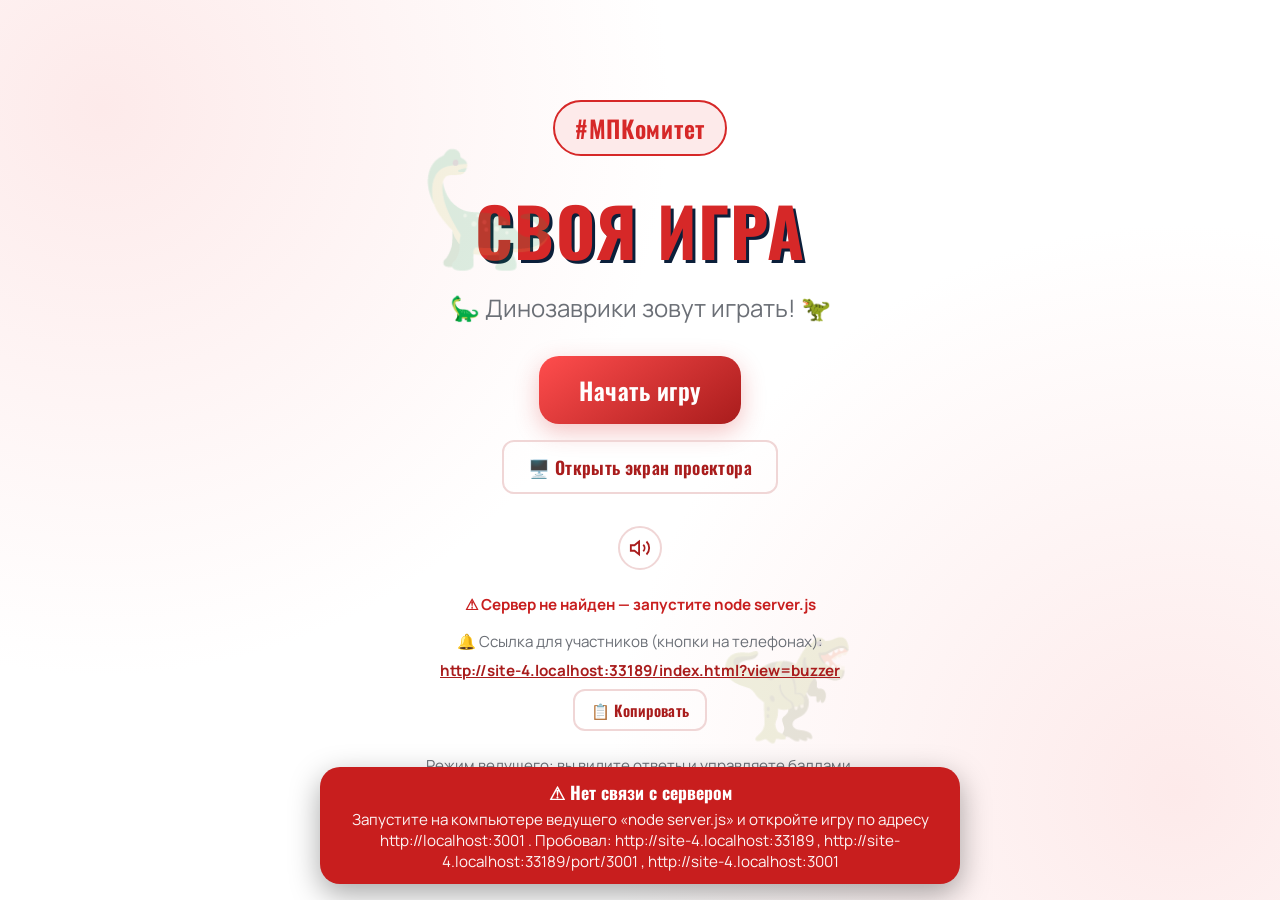
==== commit db0649fa: "тема 1.1 и фото к ней" ====
--- a/index.html
+++ b/index.html
@@ -113,9 +113,14 @@
         <div class="host-answer-panel" id="host-answer-panel">
           <div class="host-answer-label">Ответ (виден только вам):</div>
           <div class="host-answer-text" id="host-answer-text"></div>
+          <div class="question-image-wrapper host-answer-image" id="host-answer-image-wrapper" style="display:none;">
+            <img id="host-answer-image" class="question-image" alt="" />
+          </div>
           <button id="btn-reveal-answer" class="btn btn-accent">👁️ Показать ответ игрокам</button>
         </div>
       </div>
+
+      <div id="image-hint" class="image-hint" style="display:none;"></div>
 
       <div class="answer-section display-answer-section" id="answer-section" style="display:none;">
         <div class="answer-label">Ответ (на проекторе):</div>
@@ -262,6 +267,9 @@
       <div class="display-answer-reveal" id="display-answer-reveal" style="display:none;">
         <div class="display-answer-label">Ответ:</div>
         <div class="display-answer-text" id="display-answer-text"></div>
+        <div class="display-question-image-wrapper" id="display-answer-image-wrapper" style="display:none;">
+          <img id="display-answer-image" class="display-question-image" alt="" />
+        </div>
       </div>
       <div class="display-buzz" id="display-buzz"></div>
       <div id="display-players-bar-question" class="display-players-bar"></div>
--- a/style.css
+++ b/style.css
@@ -326,7 +326,7 @@
 
 .board-row {
   display: grid;
-  grid-template-columns: minmax(120px, 1.1fr) repeat(5, 1fr);
+  grid-template-columns: minmax(120px, 1.1fr) repeat(var(--cols, 5), 1fr);
   gap: var(--space-2);
 }
 
@@ -711,7 +711,7 @@
 
 /* ===================== RESPONSIVE ===================== */
 @media (max-width: 900px) {
-  .board-row { grid-template-columns: minmax(90px, 0.9fr) repeat(5, 1fr); }
+  .board-row { grid-template-columns: minmax(90px, 0.9fr) repeat(var(--cols, 5), 1fr); }
   .category-cell { font-size: var(--text-xs); min-height: 46px; padding: var(--space-1) var(--space-2); }
   .price-cell { min-height: 46px; font-size: var(--text-base); }
   .players-bar { grid-template-columns: repeat(5, 1fr); gap: var(--space-2); }
@@ -719,7 +719,7 @@
 }
 
 @media (max-width: 640px) {
-  .board-row { grid-template-columns: minmax(70px, 0.85fr) repeat(5, 1fr); gap: var(--space-1); }
+  .board-row { grid-template-columns: minmax(70px, 0.85fr) repeat(var(--cols, 5), 1fr); gap: var(--space-1); }
   .board { gap: var(--space-1); padding: var(--space-2); }
   .category-cell { font-size: 0.62rem; min-height: 40px; padding: 2px var(--space-1); line-height: 1.1; }
   .price-cell { min-height: 40px; font-size: var(--text-sm); border-radius: var(--radius-sm); }
@@ -856,7 +856,7 @@
 
 .display-board .board-row {
   display: grid;
-  grid-template-columns: minmax(160px, 1.2fr) repeat(5, 1fr);
+  grid-template-columns: minmax(160px, 1.2fr) repeat(var(--cols, 5), 1fr);
   gap: var(--space-3);
 }
 
@@ -1091,7 +1091,7 @@
 @media (max-width: 640px) {
   .host-question-body { gap: var(--space-3); }
   .host-answer-text { font-size: var(--text-base); }
-  .display-board .board-row { grid-template-columns: minmax(80px, 0.8fr) repeat(5, 1fr); gap: var(--space-1); }
+  .display-board .board-row { grid-template-columns: minmax(80px, 0.8fr) repeat(var(--cols, 5), 1fr); gap: var(--space-1); }
   .display-board .category-cell { min-height: 48px; font-size: var(--text-xs); }
   .display-board .price-cell { min-height: 48px; font-size: var(--text-lg); }
   .display-question-card { padding: var(--space-6) var(--space-4); min-height: 200px; }
@@ -1443,3 +1443,16 @@
 .scoring-player-row.judged { opacity: 0.6; }
 .score-btn:disabled { opacity: 0.35; cursor: not-allowed; }
 #btn-results-back { margin-top: var(--space-3); }
+
+/* Тексты вопросов с вариантами ответов (перенос строк как в questions.js) */
+.question-text, .display-question-text, .host-answer-text, .answer-text, .display-answer-text { white-space: pre-line; }
+.board-row .price-cell { min-width: 0; }
+
+/* Фото на проекторе не должно вытеснять текст вопроса */
+.display-question-image-wrapper { max-width: 100%; display: flex; justify-content: center; }
+.display-question-image { width: auto; max-width: 100%; max-height: 28vh; object-fit: contain; }
+.display-question-image { max-height: 22vh; }
+.question-image { max-height: 30vh; width: auto; max-width: 100%; object-fit: contain; display: block; margin: 0 auto; }
+
+.image-hint { background: #fff4d6; color: #7a5200; border: 1px dashed #e0b040; border-radius: var(--radius-md); padding: var(--space-2) var(--space-3); font-size: var(--text-sm); margin: var(--space-2) 0; }
+.host-answer-image { margin-top: var(--space-3); }
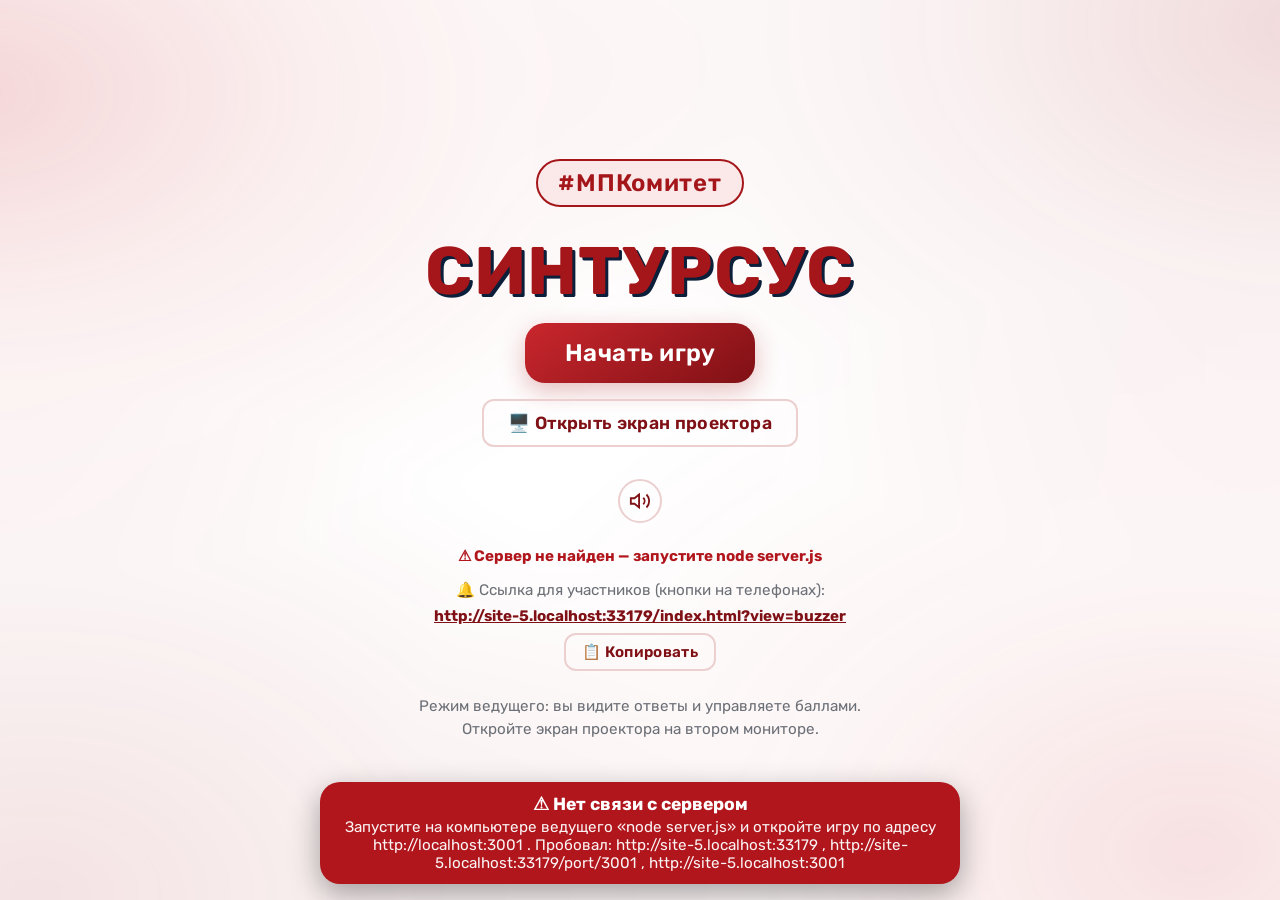
==== commit 02e0897d: "вроде около финал" ====
--- a/index.html
+++ b/index.html
@@ -1,648 +1,637 @@
-<!DOCTYPE html>
-<html lang="ru">
-<head>
-  <meta charset="UTF-8" />
-  <meta name="viewport" content="width=device-width, initial-scale=1.0, maximum-scale=5.0" />
-  <title>Своя игра — МПКомитет</title>
-  <link rel="preconnect" href="https://fonts.googleapis.com" />
-  <link rel="preconnect" href="https://fonts.gstatic.com" crossorigin />
-  <link href="https://fonts.googleapis.com/css2?family=Oswald:wght@400;500;600;700&family=Manrope:wght@400;500;600;700;800&display=swap" rel="stylesheet" />
-  <link rel="stylesheet" href="style.css" />
-  <link rel="icon" href="data:image/svg+xml,<svg xmlns='http://www.w3.org/2000/svg' viewBox='0 0 32 32'><text y='26' font-size='28'>🦕</text></svg>" />
-</head>
-<body data-view="host">
-
-  <!-- Edge flash overlay for correct/wrong -->
-  <div id="edge-flash" class="edge-flash"></div>
-
-  <!-- Редактирование баллов (ведущий) -->
-  <button id="btn-edit-scores" class="btn btn-ghost btn-sm score-edit-fab" type="button" style="display:none;">✏️ Баллы</button>
-  <div id="score-modal" class="modal" style="display:none;">
-    <div class="modal-card">
-      <h3 class="modal-title">Редактирование баллов</h3>
-      <p class="modal-hint">Исправьте баллы вручную, если что-то пошло не так. Новые значения появятся на проекторе после «Сохранить».</p>
-      <div id="score-edit-list" class="score-edit-list"></div>
-      <div class="modal-actions">
-        <button id="btn-score-cancel" class="btn btn-ghost" type="button">Отмена</button>
-        <button id="btn-score-save" class="btn btn-primary" type="button">Сохранить</button>
-      </div>
-    </div>
-  </div>
-
-  <!-- ==================== HOST VIEW ==================== -->
-
-  <!-- ====== START SCREEN (host) ====== -->
-  <div id="screen-start" class="screen active">
-    <div class="start-container">
-      <div class="dino-decoration">
-        <span class="dino dino-1">🦕</span>
-        <span class="dino dino-2">🦖</span>
-      </div>
-      <div class="brand-tag">#МПКомитет</div>
-      <h1 class="game-title">Своя игра</h1>
-      <p class="game-subtitle">🦕 Динозаврики зовут играть! 🦖</p>
-      <div class="host-start-buttons">
-        <button id="btn-continue" class="btn btn-primary btn-large" type="button" style="display:none;">▶ Продолжить игру</button>
-        <button id="btn-start" class="btn btn-primary btn-large">Начать игру</button>
-        <button id="btn-open-display" class="btn btn-ghost">🖥️ Открыть экран проектора</button>
-      </div>
-      <div class="sound-toggle-start">
-        <button id="btn-mute-start" class="btn-icon" aria-label="Включить звук">
-          <svg width="24" height="24" viewBox="0 0 24 24" fill="none" stroke="currentColor" stroke-width="2"><polygon points="11 5 6 9 2 9 2 15 6 15 11 19 11 5"/><path d="M19.07 4.93a10 10 0 0 1 0 14.14M15.54 8.46a5 5 0 0 1 0 7.07"/></svg>
-        </button>
-      </div>
-      <div class="buzzer-link-box">
-        <div id="server-status" class="server-status">Проверяю связь с сервером…</div>
-        <div class="buzzer-link-label">🔔 Ссылка для участников (кнопки на телефонах):</div>
-        <a id="buzzer-link" class="buzzer-link" href="#" target="_blank" rel="noopener"></a>
-        <button id="btn-copy-buzzer-link" class="btn btn-ghost btn-sm" type="button">📋 Копировать</button>
-      </div>
-      <p class="host-hint">Режим ведущего: вы видите ответы и управляете баллами.<br>Откройте экран проектора на втором мониторе.</p>
-    </div>
-  </div>
-
-  <div id="screen-credits" class="screen">
-    <div id="credits-viewport" class="credits-viewport">
-      <div id="credits-roll" class="credits-roll"></div>
-    </div>
-    <button id="btn-credits-back" class="btn btn-ghost credits-skip credits-back" type="button">← Назад</button>
-    <button id="btn-credits-skip" class="btn btn-ghost credits-skip">Пропустить →</button>
-  </div>
-
-  <!-- ====== GAME BOARD SCREEN (host) ====== -->
-  <div id="screen-board" class="screen">
-    <header class="board-header">
-      <div class="header-left">
-        <button id="btn-board-back" class="btn btn-ghost btn-sm" type="button">← Меню</button>
-        <span class="brand-tag small">#МПКомитет</span>
-      </div>
-      <div class="header-right">
-        <button id="btn-final-round" class="btn btn-accent btn-sm" style="display:none;">Финальный раунд</button>
-        <button id="btn-mute-game" class="btn-icon" aria-label="Звук">
-          <svg width="22" height="22" viewBox="0 0 24 24" fill="none" stroke="currentColor" stroke-width="2"><polygon points="11 5 6 9 2 9 2 15 6 15 11 19 11 5"/><path d="M19.07 4.93a10 10 0 0 1 0 14.14M15.54 8.46a5 5 0 0 1 0 7.07"/></svg>
-        </button>
-      </div>
-    </header>
-
-    <div class="board-wrapper">
-      <div id="board" class="board"></div>
-    </div>
-
-    <div id="players-bar" class="players-bar"></div>
-  </div>
-
-  <!-- ====== QUESTION SCREEN (host) ====== -->
-  <div id="screen-question" class="screen">
-    <div class="question-container host-question-container">
-      <div class="question-top">
-        <button id="btn-back-to-board" class="btn btn-ghost btn-sm">← К полю</button>
-        <span class="question-price" id="question-price">100</span>
-        <span class="question-category" id="question-category"></span>
-      </div>
-
-      <div class="host-question-body">
-        <!-- Left: question (for participants) -->
-        <div class="question-card" id="question-card">
-          <div class="question-text" id="question-text"></div>
-          <div class="question-image-wrapper" id="question-image-wrapper" style="display:none;">
-            <img id="question-image" class="question-image" alt="" />
-          </div>
-        </div>
-
-        <!-- Right: answer (host only) -->
-        <div class="host-answer-panel" id="host-answer-panel">
-          <div class="host-answer-label">Ответ (виден только вам):</div>
-          <div class="host-answer-text" id="host-answer-text"></div>
-          <div class="question-image-wrapper host-answer-image" id="host-answer-image-wrapper" style="display:none;">
-            <img id="host-answer-image" class="question-image" alt="" />
-          </div>
-          <button id="btn-reveal-answer" class="btn btn-accent">👁️ Показать ответ игрокам</button>
-        </div>
-      </div>
-
-      <div id="image-hint" class="image-hint" style="display:none;"></div>
-
-      <div class="answer-section display-answer-section" id="answer-section" style="display:none;">
-        <div class="answer-label">Ответ (на проекторе):</div>
-        <div class="answer-text" id="answer-text"></div>
-      </div>
-
-      <div class="buzz-panel" id="buzz-panel">
-        <div class="buzz-panel-head">
-          <div class="buzz-title">🔔 Кнопки игроков</div>
-          <div class="buzz-status closed" id="buzz-status">Кнопки закрыты</div>
-        </div>
-        <div class="buzz-winner" id="buzz-winner" style="display:none;"></div>
-        <div class="buzz-locked" id="buzz-locked"></div>
-        <div class="buzz-actions">
-          <button id="btn-buzz-open" class="btn btn-primary" type="button">🔔 Открыть кнопки</button>
-          <button id="btn-buzz-close" class="btn btn-ghost" type="button" style="display:none;">⛔ Закрыть</button>
-          <button id="btn-buzz-correct" class="btn btn-success" type="button" style="display:none;">✓ Верно</button>
-          <button id="btn-buzz-wrong" class="btn btn-danger" type="button" style="display:none;">✗ Неверно</button>
-          <button id="btn-buzz-reset" class="btn btn-ghost btn-sm" type="button" style="display:none;">↺ Сбросить</button>
-        </div>
-        <div class="buzz-hint">Горячие клавиши: Пробел — открыть, Enter — верно, Backspace — неверно</div>
-      </div>
-
-      <div class="scoring-section" id="scoring-section">
-        <div class="scoring-label">Начисление очков (ведущий):</div>
-        <div id="scoring-players" class="scoring-players"></div>
-        <button id="btn-question-done" class="btn btn-primary btn-large">Готово →</button>
-      </div>
-    </div>
-  </div>
-
-  <!-- ====== FINAL ROUND SCREEN (host) ====== -->
-  <div id="screen-final" class="screen">
-    <div class="final-container">
-      <div class="final-header">
-        <button id="btn-final-back" class="btn btn-ghost btn-sm final-back" type="button">← К полю</button>
-        <div class="brand-tag small">#МПКомитет</div>
-        <h2 class="final-title">🎬 Финальный раунд</h2>
-      </div>
-
-      <div id="final-bets" class="final-bets-section">
-        <p class="final-hint">Каждый игрок делает ставку (от 0 до своих очков):</p>
-        <div id="final-bet-inputs" class="final-bet-inputs"></div>
-        <button id="btn-final-show-question" class="btn btn-primary btn-large">Показать вопрос</button>
-      </div>
-
-      <div id="final-question-section" style="display:none;">
-        <div class="host-question-body">
-          <div class="question-card final-question-card">
-            <div class="question-text" id="final-question-text"></div>
-            <div class="question-image-wrapper" id="final-image-wrapper" style="display:none;">
-              <img id="final-image" class="question-image" alt="" />
-            </div>
-          </div>
-          <div class="host-answer-panel">
-            <div class="host-answer-label">Ответ (виден только вам):</div>
-            <div class="host-answer-text" id="final-host-answer-text"></div>
-            <button id="btn-final-reveal-answer" class="btn btn-accent">👁️ Показать ответ игрокам</button>
-          </div>
-        </div>
-
-        <div class="answer-section display-answer-section" id="final-answer-section" style="display:none;">
-          <div class="answer-label">Ответ (на проекторе):</div>
-          <div class="answer-text" id="final-answer-text"></div>
-        </div>
-
-        <div class="question-controls">
-          <div class="timer-wrapper">
-            <div class="timer-bar" id="final-timer-bar"></div>
-            <span class="timer-text" id="final-timer-text">60</span>
-          </div>
-          <button id="btn-final-timer-toggle" class="btn btn-ghost btn-sm">⏱️ Старт</button>
-        </div>
-
-        <div class="scoring-section" id="final-scoring-section">
-          <div class="scoring-label">Начисление очков (ставка):</div>
-          <div id="final-scoring-players" class="scoring-players"></div>
-          <button id="btn-final-done" class="btn btn-primary btn-large">Подвести итоги 🏆</button>
-        </div>
-      </div>
-    </div>
-  </div>
-
-  <!-- ====== RESULTS SCREEN (host) ====== -->
-  <div id="screen-results" class="screen">
-    <div class="results-container">
-      <div class="dino-decoration">
-        <span class="dino dino-1">🦕</span>
-        <span class="dino dino-2">🦖</span>
-      </div>
-      <div class="brand-tag">#МПКомитет</div>
-      <h2 class="results-title">🏆 Победитель!</h2>
-      <div id="winner-name" class="winner-name"></div>
-      <div id="results-list" class="results-list"></div>
-      <button id="btn-play-again" class="btn btn-primary btn-large">Играть снова</button>
-      <button id="btn-results-back" class="btn btn-ghost" type="button">← Назад к финалу</button>
-    </div>
-  </div>
-
-  <!-- ==================== DISPLAY VIEW (projector) ==================== -->
-  <div id="display-view" class="display-view" style="display:none;">
-    <!-- Display: Start (ожидание игры) -->
-    <div id="display-start-screen" class="display-screen active">
-      <div class="dino-decoration">
-        <span class="dino dino-1">🦕</span>
-        <span class="dino dino-2">🦖</span>
-      </div>
-      <div class="brand-tag">#МПКомитет</div>
-      <h1 class="game-title">Своя игра</h1>
-      <p class="game-subtitle">🦕 Динозаврики зовут играть! 🦖</p>
-      <div class="display-join">
-        <div class="display-join-label">🔔 Кнопки для игроков — откройте на телефоне:</div>
-        <div class="display-join-link" id="display-buzzer-link"></div>
-      </div>
-    </div>
-
-    <!-- Display: Credits -->
-    <div id="display-credits-screen" class="display-screen">
-      <div id="display-credits-viewport" class="credits-viewport">
-        <div id="display-credits-roll" class="credits-roll"></div>
-      </div>
-    </div>
-
-    <div id="display-board-screen" class="display-screen">
-      <header class="display-header">
-        <span class="brand-tag small">#МПКомитет</span>
-      </header>
-      <div id="display-board" class="display-board"></div>
-      <div id="display-players-bar" class="display-players-bar"></div>
-    </div>
-
-    <!-- Display: Question -->
-    <div id="display-question-screen" class="display-screen">
-      <div class="display-question-top">
-        <span class="display-question-price" id="display-question-price"></span>
-        <span class="display-question-category" id="display-question-category"></span>
-      </div>
-      <div class="display-question-card" id="display-question-card">
-        <div class="display-question-text" id="display-question-text"></div>
-        <div class="display-question-image-wrapper" id="display-question-image-wrapper" style="display:none;">
-          <img id="display-question-image" class="display-question-image" alt="" />
-        </div>
-      </div>
-      <div class="display-answer-reveal" id="display-answer-reveal" style="display:none;">
-        <div class="display-answer-label">Ответ:</div>
-        <div class="display-answer-text" id="display-answer-text"></div>
-        <div class="display-question-image-wrapper" id="display-answer-image-wrapper" style="display:none;">
-          <img id="display-answer-image" class="display-question-image" alt="" />
-        </div>
-      </div>
-      <div class="display-buzz" id="display-buzz"></div>
-      <div id="display-players-bar-question" class="display-players-bar"></div>
-    </div>
-
-    <!-- Display: Final -->
-    <div id="display-final-screen" class="display-screen">
-      <div class="display-final-header">
-        <span class="brand-tag small">#МПКомитет</span>
-        <h2 class="display-final-title">🎬 Финальный раунд</h2>
-      </div>
-      <div id="display-final-content"></div>
-      <div id="display-players-bar-final" class="display-players-bar"></div>
-    </div>
-
-    <!-- Display: Results -->
-    <div id="display-results-screen" class="display-screen">
-      <div class="display-results-container">
-        <div class="brand-tag">#МПКомитет</div>
-        <h2 class="display-results-title">🏆 Победитель!</h2>
-        <div id="display-winner-name" class="display-winner-name"></div>
-        <div id="display-results-list" class="display-results-list"></div>
-      </div>
-    </div>
-  </div>
-
-  <!-- ==================== BUZZER VIEW (телефон участника) ==================== -->
-  <div id="buzzer-view" class="buzzer-view" style="display:none;">
-    <div id="buzzer-pick" class="buzzer-pick">
-      <div class="brand-tag small">#МПКомитет</div>
-      <h2 class="section-title">Кто вы?</h2>
-      <div id="buzzer-pick-list" class="buzzer-pick-list"></div>
-    </div>
-
-    <div id="buzzer-play" class="buzzer-play" style="display:none;">
-      <div class="buzzer-who">
-        <span id="buzzer-name" class="buzzer-name"></span>
-        <button id="btn-buzzer-change" class="btn btn-ghost btn-sm" type="button">Сменить</button>
-      </div>
-      <button id="buzzer-btn" class="buzzer-btn idle" type="button">ЖДИТЕ</button>
-      <div id="buzzer-status" class="buzzer-status"></div>
-    </div>
-  </div>
-
-  <script src="questions.js"></script>
-  <script src="game.js"></script>
-<script data-pplx-inline-edit>
-(function () {
-  if (window === window.top) return;
-
-  const allowedParentOrigins = ["https://www.perplexity.ai","https://perplexity.ai","https://testing.perplexity.ai","https://staging.perplexity.ai","https://*.preview.i.perplexity.ai","http://perplexity.localhost","http://localhost:1420","http://127.0.0.1:1420","http://localhost:3000","http://127.0.0.1:3000","http://localhost:5173","http://127.0.0.1:5173"];
-  const MAX_FONT_BYTES = 500 * 1024;
-  const MAX_TOTAL_FONT_BYTES = 2 * 1024 * 1024;
-  let scrollForwarding = false;
-  let scrollRaf = 0;
-  let trustedTopOrigin = null;
-
-  // Allow entries like "https://*.preview.i.perplexity.ai" — the wildcard
-  // matches a single DNS label (no dots), so "https://*.foo" cannot stretch
-  // across multiple labels.
-  function matchesAllowedOrigin(origin) {
-    if (!origin) return false;
-    for (const entry of allowedParentOrigins) {
-      if (!entry.includes("*")) {
-        if (entry === origin) return true;
-        continue;
-      }
-      const pattern = new RegExp(
-        "^" +
-          entry.replace(/[.+?^${}()|[\]\\]/g, "\\$&").replace(/\*/g, "[^.]+") +
-          "$",
-      );
-      if (pattern.test(origin)) return true;
-    }
-    return false;
-  }
-
-  // Trust decision: when the sender is same-origin-visible (event.origin is a
-  // real origin like https://www.perplexity.ai) we trust event.origin directly.
-  // When event.origin is "null" (opaque broker srcdoc), we fall back to the
-  // broker's stamped `parentOrigin` to identify the top window. The fallback
-  // is claim-only — we rely on the browser's native `targetOrigin` enforcement
-  // on the response path (see postToTrustedTop) to ensure replies can't be
-  // delivered to anyone but the actual top window of that claimed origin.
-  function getTrustedParentOrigin(event) {
-    const forwardedParentOrigin =
-      typeof event.data.parentOrigin === "string" ? event.data.parentOrigin : null;
-    const parentOrigin = event.origin === "null" ? forwardedParentOrigin : event.origin;
-    return matchesAllowedOrigin(parentOrigin) ? parentOrigin : null;
-  }
-
-  // All responses go to window.top with targetOrigin = the allowlisted origin.
-  // An attacker that iframes us inside their own null-origin broker can claim
-  // any parentOrigin they like, but the browser will drop the reply whenever
-  // the real top's origin doesn't match — so the screenshot never leaves.
-  function postToTrustedTop(message) {
-    if (!trustedTopOrigin) return;
-    try {
-      window.top.postMessage(message, trustedTopOrigin);
-    } catch (_error) {}
-  }
-
-  function inlineAll(original, clone) {
-    if (original.nodeType !== 1 || clone.nodeType !== 1) return;
-
-    try {
-      const computedStyle = getComputedStyle(original);
-      // cssText on a computed style is the serialized declaration in modern
-      // Chromium/Safari — a single read beats enumerating ~400 longhand
-      // properties. Firefox returns "" here, so we fall back on empty.
-      const serialized = computedStyle.cssText;
-      if (serialized) {
-        clone.style.cssText = serialized;
-      } else {
-        const parts = new Array(computedStyle.length);
-        for (let index = 0; index < computedStyle.length; index += 1) {
-          const property = computedStyle[index];
-          parts[index] = `${property}:${computedStyle.getPropertyValue(property)};`;
-        }
-        clone.style.cssText = parts.join("");
-      }
-    } catch (_error) {}
-
-    const originalChildren = original.children;
-    const clonedChildren = clone.children;
-    for (
-      let index = 0;
-      index < originalChildren.length && index < clonedChildren.length;
-      index += 1
-    ) {
-      inlineAll(originalChildren[index], clonedChildren[index]);
-    }
-  }
-
-  function extractFontUrl(srcValue) {
-    const matches = [
-      ...srcValue.matchAll(
-        /url\(["']?([^"')]+)["']?\)(?:\s*format\(["']?([^"')]+)["']?\))?/gi,
-      ),
-    ];
-    if (matches.length === 0) return null;
-    const woff2 = matches.find((m) => m[2] && m[2].toLowerCase().includes("woff2"));
-    if (woff2) return woff2[1];
-    const woff = matches.find((m) => m[2] && m[2].toLowerCase().includes("woff"));
-    if (woff) return woff[1];
-    return matches[0][1];
-  }
-
-  // Cache resolved font URL -> data URI across captures. Fonts on a page
-  // essentially never change, and a batch run emits multiple captures back to
-  // back — without this we'd refetch + re-base64 every time.
-  const fontDataUriCache = new Map();
-  const SRC_DECLARATION_RE = /src\s*:\s*[^;}]+/i;
-
-  async function fetchAsDataUri(url) {
-    if (fontDataUriCache.has(url)) return fontDataUriCache.get(url);
-    let dataUri = null;
-    try {
-      const response = await fetch(url, { mode: "cors", credentials: "omit" });
-      if (response.ok) {
-        const blob = await response.blob();
-        if (blob.size <= MAX_FONT_BYTES) {
-          dataUri = await new Promise((resolve) => {
-            const reader = new FileReader();
-            reader.onloadend = () =>
-              resolve(typeof reader.result === "string" ? reader.result : null);
-            reader.onerror = () => resolve(null);
-            reader.readAsDataURL(blob);
-          });
-        }
-      }
-    } catch (_error) {
-      dataUri = null;
-    }
-    fontDataUriCache.set(url, dataUri);
-    return dataUri;
-  }
-
-  function collectFontFaceRuleTexts() {
-    const rules = [];
-    for (const sheet of document.styleSheets) {
-      let cssRules;
-      try {
-        cssRules = sheet.cssRules;
-      } catch (_error) {
-        continue;
-      }
-      if (!cssRules) continue;
-      for (const rule of cssRules) {
-        const cssText = rule.cssText || "";
-        if (cssText.startsWith("@font-face")) rules.push(cssText);
-      }
-    }
-    return rules;
-  }
-
-  async function buildInlinedFontCss() {
-    const ruleTexts = collectFontFaceRuleTexts();
-    if (ruleTexts.length === 0) return null;
-
-    const resolved = ruleTexts.map((cssText) => {
-      if (!SRC_DECLARATION_RE.test(cssText)) return null;
-      const srcMatch = cssText.match(/src\s*:\s*([^;}]+)[;}]/i);
-      if (!srcMatch) return null;
-      const url = extractFontUrl(srcMatch[1]);
-      if (!url) return null;
-      try {
-        return { cssText, url: new URL(url, document.baseURI).href };
-      } catch (_error) {
-        return null;
-      }
-    });
-
-    const dataUris = await Promise.all(
-      resolved.map((entry) => (entry ? fetchAsDataUri(entry.url) : Promise.resolve(null))),
-    );
-
-    const inlined = [];
-    let totalBytes = 0;
-    for (let index = 0; index < resolved.length; index += 1) {
-      const entry = resolved[index];
-      const dataUri = dataUris[index];
-      if (!entry || !dataUri) continue;
-      const approxBytes = dataUri.length * 0.75;
-      if (totalBytes + approxBytes > MAX_TOTAL_FONT_BYTES) break;
-      totalBytes += approxBytes;
-      inlined.push(entry.cssText.replace(SRC_DECLARATION_RE, `src: url("${dataUri}")`));
-    }
-    return inlined.length > 0 ? inlined.join("\n") : null;
-  }
-
-  function stripExternal(clone) {
-    const images = clone.querySelectorAll("img");
-    for (let index = 0; index < images.length; index += 1) {
-      const src = images[index].getAttribute("src");
-      if (src && !src.startsWith("data:")) images[index].removeAttribute("src");
-    }
-
-    const elements = clone.querySelectorAll("*");
-    for (let index = 0; index < elements.length; index += 1) {
-      const style = elements[index].style.cssText;
-      if (style && style.includes("url(")) {
-        elements[index].style.cssText = style.replace(
-          /url\(["']?(?!data:)[^)"']*["']?\)/gi,
-          "none",
-        );
-      }
-    }
-  }
-
-  function emitScroll() {
-    scrollRaf = 0;
-    if (!scrollForwarding) return;
-    postToTrustedTop({
-      type: "INLINE_EDIT_SCROLL",
-      scrollX: window.scrollX,
-      scrollY: window.scrollY,
-    });
-  }
-
-  window.addEventListener(
-    "scroll",
-    function () {
-      if (!scrollForwarding || scrollRaf) return;
-      scrollRaf = requestAnimationFrame(emitScroll);
-    },
-    { passive: true, capture: true },
-  );
-
-  async function handleCaptureRequest(event) {
-    const requestId = event.data.requestId;
-    const scrollX = window.scrollX;
-    const scrollY = window.scrollY;
-    const width = window.innerWidth;
-    const height = window.innerHeight;
-
-    function postResult(dataUrl) {
-      postToTrustedTop({
-        type: "INLINE_EDIT_SCREENSHOT_RESULT",
-        requestId,
-        dataUrl,
-        scrollX,
-        scrollY,
-      });
-    }
-
-    try {
-      // Wait for any pending web fonts to resolve so both inline metrics and
-      // the @font-face inlining below see the same loaded faces.
-      if (document.fonts && document.fonts.ready) {
-        try {
-          await document.fonts.ready;
-        } catch (_error) {}
-      }
-
-      const clone = document.documentElement.cloneNode(true);
-      inlineAll(document.documentElement, clone);
-
-      const removedNodes = clone.querySelectorAll("script,link[rel=\"stylesheet\"],style");
-      for (let index = 0; index < removedNodes.length; index += 1) {
-        removedNodes[index].remove();
-      }
-
-      stripExternal(clone);
-
-      // Re-embed web fonts as data-URI @font-face rules so the SVG rasterizer
-      // can resolve them — external font URLs aren't fetched during
-      // foreignObject rendering, which would otherwise force a fallback face
-      // and change text metrics.
-      const inlinedFontCss = await buildInlinedFontCss();
-      if (inlinedFontCss) {
-        const styleEl = document.createElement("style");
-        styleEl.textContent = inlinedFontCss;
-        const head = clone.querySelector("head");
-        if (head) head.appendChild(styleEl);
-        else clone.insertBefore(styleEl, clone.firstChild);
-      }
-
-      const html = new XMLSerializer().serializeToString(clone);
-      const svg =
-        `<svg xmlns="http://www.w3.org/2000/svg" width="${width}" height="${height}">` +
-        '<foreignObject width="100%" height="100%">' +
-        `<div xmlns="http://www.w3.org/1999/xhtml" style="width:${width}px;height:${height}px;overflow:hidden">` +
-        `<div style="position:relative;left:-${scrollX}px;top:-${scrollY}px">` +
-        html +
-        "</div></div></foreignObject></svg>";
-      const svgUrl = `data:image/svg+xml;charset=utf-8,${encodeURIComponent(svg)}`;
-      const image = new Image();
-      image.onload = function () {
-        const canvas = document.createElement("canvas");
-        canvas.width = width;
-        canvas.height = height;
-        canvas.getContext("2d").drawImage(image, 0, 0);
-        postResult(canvas.toDataURL("image/png"));
-      };
-      image.onerror = function () {
-        postResult(null);
-      };
-      image.src = svgUrl;
-    } catch (_error) {
-      postResult(null);
-    }
-  }
-
-  window.addEventListener("message", function (event) {
-    if (!event.data) return;
-    // Only accept messages from the direct parent frame. Blocks sibling /
-    // unrelated-window postMessage senders that could otherwise reach us.
-    if (event.source !== window.parent) return;
-
-    const trustedParentOrigin = getTrustedParentOrigin(event);
-    if (!trustedParentOrigin) return;
-    trustedTopOrigin = trustedParentOrigin;
-
-    if (event.data.type === "INLINE_EDIT_SCROLL_START") {
-      scrollForwarding = true;
-      emitScroll();
-      return;
-    }
-
-    if (event.data.type === "INLINE_EDIT_SCROLL_STOP") {
-      scrollForwarding = false;
-      if (scrollRaf) cancelAnimationFrame(scrollRaf);
-      scrollRaf = 0;
-      return;
-    }
-
-    if (event.data.type !== "INLINE_EDIT_CAPTURE_REQUEST") return;
-
-    handleCaptureRequest(event);
-  });
-})();
-
-
-</script></body>
-</html>
+<!DOCTYPE html>
+<html lang="ru">
+<head>
+  <meta charset="UTF-8" />
+  <meta name="viewport" content="width=device-width, initial-scale=1.0, maximum-scale=5.0" />
+  <title>СинтарСус — МПКомитет</title>
+  <link rel="preconnect" href="https://fonts.googleapis.com" />
+  <link rel="preconnect" href="https://fonts.gstatic.com" crossorigin />
+  <link href="https://fonts.googleapis.com/css2?family=Rubik:wght@400;500;600;700;800&family=Oswald:wght@500;600;700&display=swap" rel="stylesheet" />
+  <link rel="stylesheet" href="style.css" />
+  <link rel="icon" href="data:image/svg+xml,<svg xmlns='http://www.w3.org/2000/svg' viewBox='0 0 32 32'><text y='26' font-size='28'>🦕</text></svg>" />
+</head>
+<body data-view="host">
+
+  <!-- Edge flash overlay for correct/wrong -->
+  <div id="edge-flash" class="edge-flash"></div>
+
+  <!-- Редактирование баллов (ведущий) -->
+  <button id="btn-edit-scores" class="btn btn-ghost btn-sm score-edit-fab" type="button" style="display:none;">✏️ Баллы</button>
+  <div id="score-modal" class="modal" style="display:none;">
+    <div class="modal-card">
+      <h3 class="modal-title">Редактирование баллов</h3>
+      <p class="modal-hint">Исправьте баллы вручную, если что-то пошло не так. Новые значения появятся на проекторе после «Сохранить».</p>
+      <div id="score-edit-list" class="score-edit-list"></div>
+      <div class="modal-actions">
+        <button id="btn-score-cancel" class="btn btn-ghost" type="button">Отмена</button>
+        <button id="btn-score-save" class="btn btn-primary" type="button">Сохранить</button>
+      </div>
+    </div>
+  </div>
+
+  <!-- ==================== HOST VIEW ==================== -->
+
+  <!-- ====== START SCREEN (host) ====== -->
+  <div id="screen-start" class="screen active">
+    <div class="start-container">
+      <div class="brand-tag">#МПКомитет</div>
+      <h1 class="game-title">Синтурсус</h1>
+      <div class="host-start-buttons">
+        <button id="btn-continue" class="btn btn-primary btn-large" type="button" style="display:none;">▶ Продолжить игру</button>
+        <button id="btn-start" class="btn btn-primary btn-large">Начать игру</button>
+        <button id="btn-open-display" class="btn btn-ghost">🖥️ Открыть экран проектора</button>
+      </div>
+      <div class="sound-toggle-start">
+        <button id="btn-mute-start" class="btn-icon" aria-label="Включить звук">
+          <svg width="24" height="24" viewBox="0 0 24 24" fill="none" stroke="currentColor" stroke-width="2"><polygon points="11 5 6 9 2 9 2 15 6 15 11 19 11 5"/><path d="M19.07 4.93a10 10 0 0 1 0 14.14M15.54 8.46a5 5 0 0 1 0 7.07"/></svg>
+        </button>
+      </div>
+      <div class="buzzer-link-box">
+        <div id="server-status" class="server-status">Проверяю связь с сервером…</div>
+        <div class="buzzer-link-label">🔔 Ссылка для участников (кнопки на телефонах):</div>
+        <a id="buzzer-link" class="buzzer-link" href="#" target="_blank" rel="noopener"></a>
+        <button id="btn-copy-buzzer-link" class="btn btn-ghost btn-sm" type="button">📋 Копировать</button>
+        <div id="buzzer-alt" class="buzzer-alt"></div>
+      </div>
+      <p class="host-hint">Режим ведущего: вы видите ответы и управляете баллами.<br>Откройте экран проектора на втором мониторе.</p>
+    </div>
+  </div>
+
+  <div id="screen-credits" class="screen">
+    <div id="credits-viewport" class="credits-viewport">
+      <div id="credits-roll" class="credits-roll"></div>
+    </div>
+    <button id="btn-credits-back" class="btn btn-ghost credits-skip credits-back" type="button">← Назад</button>
+    <button id="btn-credits-skip" class="btn btn-ghost credits-skip">Пропустить →</button>
+  </div>
+
+  <!-- ====== GAME BOARD SCREEN (host) ====== -->
+  <div id="screen-board" class="screen">
+    <header class="board-header">
+      <div class="header-left">
+        <button id="btn-board-back" class="btn btn-ghost btn-sm" type="button">← Меню</button>
+        <span class="brand-tag small">#МПКомитет</span>
+      </div>
+      <div class="header-right">
+        <button id="btn-final-round" class="btn btn-accent btn-sm" style="display:none;">Финальный раунд</button>
+        <button id="btn-mute-game" class="btn-icon" aria-label="Звук">
+          <svg width="22" height="22" viewBox="0 0 24 24" fill="none" stroke="currentColor" stroke-width="2"><polygon points="11 5 6 9 2 9 2 15 6 15 11 19 11 5"/><path d="M19.07 4.93a10 10 0 0 1 0 14.14M15.54 8.46a5 5 0 0 1 0 7.07"/></svg>
+        </button>
+      </div>
+    </header>
+
+    <div class="board-wrapper">
+      <div id="board" class="board"></div>
+    </div>
+
+    <div id="players-bar" class="players-bar"></div>
+  </div>
+
+  <!-- ====== QUESTION SCREEN (host) ====== -->
+  <div id="screen-question" class="screen">
+    <div class="question-container host-question-container">
+      <div class="question-top">
+        <button id="btn-back-to-board" class="btn btn-ghost btn-sm">← К полю</button>
+        <span class="question-price" id="question-price">100</span>
+        <span class="question-category" id="question-category"></span>
+      </div>
+
+      <div class="host-question-body">
+        <!-- Left: question (for participants) -->
+        <div class="question-card" id="question-card">
+          <div class="question-text" id="question-text"></div>
+          <div class="question-image-wrapper" id="question-image-wrapper" style="display:none;">
+            <img id="question-image" class="question-image" alt="" />
+          </div>
+        </div>
+
+        <!-- Right: answer (host only) -->
+        <div class="host-answer-panel" id="host-answer-panel">
+          <div class="host-answer-label">Ответ (виден только вам):</div>
+          <div class="host-answer-text" id="host-answer-text"></div>
+          <div class="question-image-wrapper host-answer-image" id="host-answer-image-wrapper" style="display:none;">
+            <img id="host-answer-image" class="question-image" alt="" />
+          </div>
+          <button id="btn-reveal-answer" class="btn btn-accent">👁️ Показать ответ игрокам</button>
+        </div>
+      </div>
+
+      <div id="image-hint" class="image-hint" style="display:none;"></div>
+
+      <div class="answer-section display-answer-section" id="answer-section" style="display:none;">
+        <div class="answer-label">Ответ (на проекторе):</div>
+        <div class="answer-text" id="answer-text"></div>
+      </div>
+
+      <div class="buzz-panel" id="buzz-panel">
+        <div class="buzz-panel-head">
+          <div class="buzz-title">🔔 Кнопки игроков</div>
+          <div class="buzz-status closed" id="buzz-status">Кнопки закрыты</div>
+        </div>
+        <div class="buzz-winner" id="buzz-winner" style="display:none;"></div>
+        <div class="buzz-locked" id="buzz-locked"></div>
+        <div class="buzz-actions">
+          <button id="btn-buzz-close" class="btn btn-ghost" type="button" style="display:none;">⛔ Закрыть</button>
+          <button id="btn-buzz-correct" class="btn btn-success" type="button" style="display:none;">✓ Верно</button>
+          <button id="btn-buzz-wrong" class="btn btn-danger" type="button" style="display:none;">✗ Неверно</button>
+          <button id="btn-buzz-reset" class="btn btn-ghost btn-sm" type="button" style="display:none;">↺ Сбросить</button>
+        </div>
+        <div class="buzz-hint">Кнопки откроются сами через 3 секунды после показа вопроса. Горячие клавиши: Enter — верно, Backspace — неверно</div>
+      </div>
+
+      <div class="scoring-section" id="scoring-section">
+        <div class="scoring-label">Начисление очков (ведущий):</div>
+        <div id="scoring-players" class="scoring-players"></div>
+        <button id="btn-question-done" class="btn btn-primary btn-large">Готово →</button>
+      </div>
+    </div>
+  </div>
+
+  <!-- ====== FINAL ROUND SCREEN (host) ====== -->
+  <div id="screen-final" class="screen">
+    <div class="final-container">
+      <div class="final-header">
+        <button id="btn-final-back" class="btn btn-ghost btn-sm final-back" type="button">← К полю</button>
+        <div class="brand-tag small">#МПКомитет</div>
+        <h2 class="final-title">🎬 Финальный раунд</h2>
+      </div>
+
+      <div id="final-bets" class="final-bets-section">
+        <p class="final-hint">Каждый игрок делает ставку (от 0 до своих очков):</p>
+        <div id="final-bet-inputs" class="final-bet-inputs"></div>
+        <button id="btn-final-show-question" class="btn btn-primary btn-large">Показать вопрос</button>
+      </div>
+
+      <div id="final-question-section" style="display:none;">
+        <div class="host-question-body">
+          <div class="question-card final-question-card">
+            <div class="question-text" id="final-question-text"></div>
+            <div class="question-image-wrapper" id="final-image-wrapper" style="display:none;">
+              <img id="final-image" class="question-image" alt="" />
+            </div>
+          </div>
+          <div class="host-answer-panel">
+            <div class="host-answer-label">Ответ (виден только вам):</div>
+            <div class="host-answer-text" id="final-host-answer-text"></div>
+            <button id="btn-final-reveal-answer" class="btn btn-accent">👁️ Показать ответ игрокам</button>
+          </div>
+        </div>
+
+        <div class="answer-section display-answer-section" id="final-answer-section" style="display:none;">
+          <div class="answer-label">Ответ (на проекторе):</div>
+          <div class="answer-text" id="final-answer-text"></div>
+        </div>
+
+        <div class="question-controls">
+          <div class="timer-wrapper">
+            <div class="timer-bar" id="final-timer-bar"></div>
+            <span class="timer-text" id="final-timer-text">60</span>
+          </div>
+        </div>
+
+        <div class="scoring-section" id="final-scoring-section">
+          <div class="scoring-label">Начисление очков (ставка):</div>
+          <div id="final-scoring-players" class="scoring-players"></div>
+          <button id="btn-final-done" class="btn btn-primary btn-large">Подвести итоги 🏆</button>
+        </div>
+      </div>
+    </div>
+  </div>
+
+  <!-- ====== RESULTS SCREEN (host) ====== -->
+  <div id="screen-results" class="screen">
+    <div class="results-container">
+      <div class="dino-decoration">
+        <span class="dino dino-1">🦕</span>
+        <span class="dino dino-2">🦖</span>
+      </div>
+      <div class="brand-tag">#МПКомитет</div>
+      <h2 class="results-title">🏆 Победитель!</h2>
+      <div id="winner-name" class="winner-name"></div>
+      <div id="results-list" class="results-list"></div>
+      <button id="btn-play-again" class="btn btn-primary btn-large">Играть снова</button>
+      <button id="btn-results-back" class="btn btn-ghost" type="button">← Назад к финалу</button>
+    </div>
+  </div>
+
+  <!-- ==================== DISPLAY VIEW (projector) ==================== -->
+  <div id="display-view" class="display-view" style="display:none;">
+    <!-- Display: Start (ожидание игры) -->
+    <div id="display-start-screen" class="display-screen active">
+      <div class="brand-tag">#МПКомитет</div>
+      <h1 class="game-title">СинтарСус</h1>
+      <div class="display-join">
+        <div class="display-join-label">🔔 Кнопки для игроков — откройте на телефоне:</div>
+        <div class="display-join-link" id="display-buzzer-link"></div>
+      </div>
+    </div>
+
+    <!-- Display: Credits -->
+    <div id="display-credits-screen" class="display-screen">
+      <div id="display-credits-viewport" class="credits-viewport">
+        <div id="display-credits-roll" class="credits-roll"></div>
+      </div>
+    </div>
+
+    <div id="display-board-screen" class="display-screen">
+      <header class="display-header">
+        <span class="brand-tag small">#МПКомитет</span>
+      </header>
+      <div id="display-board" class="display-board"></div>
+      <div id="display-players-bar" class="display-players-bar"></div>
+    </div>
+
+    <!-- Display: Question -->
+    <div id="display-question-screen" class="display-screen">
+      <div class="display-question-top">
+        <span class="display-question-price" id="display-question-price"></span>
+        <span class="display-question-category" id="display-question-category"></span>
+      </div>
+      <div class="display-question-card" id="display-question-card">
+        <div class="display-question-text" id="display-question-text"></div>
+        <div class="display-question-image-wrapper" id="display-question-image-wrapper" style="display:none;">
+          <img id="display-question-image" class="display-question-image" alt="" />
+        </div>
+      </div>
+      <div class="display-answer-reveal" id="display-answer-reveal" style="display:none;">
+        <div class="display-answer-label">Ответ:</div>
+        <div class="display-answer-text" id="display-answer-text"></div>
+        <div class="display-question-image-wrapper" id="display-answer-image-wrapper" style="display:none;">
+          <img id="display-answer-image" class="display-question-image" alt="" />
+        </div>
+      </div>
+      <div class="display-buzz" id="display-buzz"></div>
+      <div id="display-players-bar-question" class="display-players-bar"></div>
+    </div>
+
+    <!-- Display: Final -->
+    <div id="display-final-screen" class="display-screen">
+      <div class="display-final-header">
+        <span class="brand-tag small">#МПКомитет</span>
+        <h2 class="display-final-title">🎬 Финальный раунд</h2>
+      </div>
+      <div id="display-final-content"></div>
+      <div id="display-players-bar-final" class="display-players-bar"></div>
+    </div>
+
+    <!-- Display: Results -->
+    <div id="display-results-screen" class="display-screen">
+      <div class="display-results-container">
+        <div class="brand-tag">#МПКомитет</div>
+        <h2 class="display-results-title">🏆 Победитель!</h2>
+        <div id="display-winner-name" class="display-winner-name"></div>
+        <div id="display-results-list" class="display-results-list"></div>
+      </div>
+    </div>
+  </div>
+
+  <!-- ==================== BUZZER VIEW (телефон участника) ==================== -->
+  <div id="buzzer-view" class="buzzer-view" style="display:none;">
+    <div id="buzzer-pick" class="buzzer-pick">
+      <div class="brand-tag small">#МПКомитет</div>
+      <h2 class="section-title">Кто вы?</h2>
+      <div id="buzzer-pick-list" class="buzzer-pick-list"></div>
+    </div>
+
+    <div id="buzzer-play" class="buzzer-play" style="display:none;">
+      <div class="buzzer-who">
+        <span id="buzzer-name" class="buzzer-name"></span>
+        <button id="btn-buzzer-change" class="btn btn-ghost btn-sm" type="button">Сменить</button>
+      </div>
+      <button id="buzzer-btn" class="buzzer-btn idle" type="button">ЖДИТЕ</button>
+      <div id="buzzer-status" class="buzzer-status"></div>
+    </div>
+  </div>
+
+  <script src="questions.js"></script>
+  <script src="game.js"></script>
+<script data-pplx-inline-edit>
+(function () {
+  if (window === window.top) return;
+
+  const allowedParentOrigins = ["https://www.perplexity.ai","https://perplexity.ai","https://testing.perplexity.ai","https://staging.perplexity.ai","https://*.preview.i.perplexity.ai","http://perplexity.localhost","http://localhost:1420","http://127.0.0.1:1420","http://localhost:3000","http://127.0.0.1:3000","http://localhost:5173","http://127.0.0.1:5173"];
+  const MAX_FONT_BYTES = 500 * 1024;
+  const MAX_TOTAL_FONT_BYTES = 2 * 1024 * 1024;
+  let scrollForwarding = false;
+  let scrollRaf = 0;
+  let trustedTopOrigin = null;
+
+  // Allow entries like "https://*.preview.i.perplexity.ai" — the wildcard
+  // matches a single DNS label (no dots), so "https://*.foo" cannot stretch
+  // across multiple labels.
+  function matchesAllowedOrigin(origin) {
+    if (!origin) return false;
+    for (const entry of allowedParentOrigins) {
+      if (!entry.includes("*")) {
+        if (entry === origin) return true;
+        continue;
+      }
+      const pattern = new RegExp(
+        "^" +
+          entry.replace(/[.+?^${}()|[\]\\]/g, "\\$&").replace(/\*/g, "[^.]+") +
+          "$",
+      );
+      if (pattern.test(origin)) return true;
+    }
+    return false;
+  }
+
+  // Trust decision: when the sender is same-origin-visible (event.origin is a
+  // real origin like https://www.perplexity.ai) we trust event.origin directly.
+  // When event.origin is "null" (opaque broker srcdoc), we fall back to the
+  // broker's stamped `parentOrigin` to identify the top window. The fallback
+  // is claim-only — we rely on the browser's native `targetOrigin` enforcement
+  // on the response path (see postToTrustedTop) to ensure replies can't be
+  // delivered to anyone but the actual top window of that claimed origin.
+  function getTrustedParentOrigin(event) {
+    const forwardedParentOrigin =
+      typeof event.data.parentOrigin === "string" ? event.data.parentOrigin : null;
+    const parentOrigin = event.origin === "null" ? forwardedParentOrigin : event.origin;
+    return matchesAllowedOrigin(parentOrigin) ? parentOrigin : null;
+  }
+
+  // All responses go to window.top with targetOrigin = the allowlisted origin.
+  // An attacker that iframes us inside their own null-origin broker can claim
+  // any parentOrigin they like, but the browser will drop the reply whenever
+  // the real top's origin doesn't match — so the screenshot never leaves.
+  function postToTrustedTop(message) {
+    if (!trustedTopOrigin) return;
+    try {
+      window.top.postMessage(message, trustedTopOrigin);
+    } catch (_error) {}
+  }
+
+  function inlineAll(original, clone) {
+    if (original.nodeType !== 1 || clone.nodeType !== 1) return;
+
+    try {
+      const computedStyle = getComputedStyle(original);
+      // cssText on a computed style is the serialized declaration in modern
+      // Chromium/Safari — a single read beats enumerating ~400 longhand
+      // properties. Firefox returns "" here, so we fall back on empty.
+      const serialized = computedStyle.cssText;
+      if (serialized) {
+        clone.style.cssText = serialized;
+      } else {
+        const parts = new Array(computedStyle.length);
+        for (let index = 0; index < computedStyle.length; index += 1) {
+          const property = computedStyle[index];
+          parts[index] = `${property}:${computedStyle.getPropertyValue(property)};`;
+        }
+        clone.style.cssText = parts.join("");
+      }
+    } catch (_error) {}
+
+    const originalChildren = original.children;
+    const clonedChildren = clone.children;
+    for (
+      let index = 0;
+      index < originalChildren.length && index < clonedChildren.length;
+      index += 1
+    ) {
+      inlineAll(originalChildren[index], clonedChildren[index]);
+    }
+  }
+
+  function extractFontUrl(srcValue) {
+    const matches = [
+      ...srcValue.matchAll(
+        /url\(["']?([^"')]+)["']?\)(?:\s*format\(["']?([^"')]+)["']?\))?/gi,
+      ),
+    ];
+    if (matches.length === 0) return null;
+    const woff2 = matches.find((m) => m[2] && m[2].toLowerCase().includes("woff2"));
+    if (woff2) return woff2[1];
+    const woff = matches.find((m) => m[2] && m[2].toLowerCase().includes("woff"));
+    if (woff) return woff[1];
+    return matches[0][1];
+  }
+
+  // Cache resolved font URL -> data URI across captures. Fonts on a page
+  // essentially never change, and a batch run emits multiple captures back to
+  // back — without this we'd refetch + re-base64 every time.
+  const fontDataUriCache = new Map();
+  const SRC_DECLARATION_RE = /src\s*:\s*[^;}]+/i;
+
+  async function fetchAsDataUri(url) {
+    if (fontDataUriCache.has(url)) return fontDataUriCache.get(url);
+    let dataUri = null;
+    try {
+      const response = await fetch(url, { mode: "cors", credentials: "omit" });
+      if (response.ok) {
+        const blob = await response.blob();
+        if (blob.size <= MAX_FONT_BYTES) {
+          dataUri = await new Promise((resolve) => {
+            const reader = new FileReader();
+            reader.onloadend = () =>
+              resolve(typeof reader.result === "string" ? reader.result : null);
+            reader.onerror = () => resolve(null);
+            reader.readAsDataURL(blob);
+          });
+        }
+      }
+    } catch (_error) {
+      dataUri = null;
+    }
+    fontDataUriCache.set(url, dataUri);
+    return dataUri;
+  }
+
+  function collectFontFaceRuleTexts() {
+    const rules = [];
+    for (const sheet of document.styleSheets) {
+      let cssRules;
+      try {
+        cssRules = sheet.cssRules;
+      } catch (_error) {
+        continue;
+      }
+      if (!cssRules) continue;
+      for (const rule of cssRules) {
+        const cssText = rule.cssText || "";
+        if (cssText.startsWith("@font-face")) rules.push(cssText);
+      }
+    }
+    return rules;
+  }
+
+  async function buildInlinedFontCss() {
+    const ruleTexts = collectFontFaceRuleTexts();
+    if (ruleTexts.length === 0) return null;
+
+    const resolved = ruleTexts.map((cssText) => {
+      if (!SRC_DECLARATION_RE.test(cssText)) return null;
+      const srcMatch = cssText.match(/src\s*:\s*([^;}]+)[;}]/i);
+      if (!srcMatch) return null;
+      const url = extractFontUrl(srcMatch[1]);
+      if (!url) return null;
+      try {
+        return { cssText, url: new URL(url, document.baseURI).href };
+      } catch (_error) {
+        return null;
+      }
+    });
+
+    const dataUris = await Promise.all(
+      resolved.map((entry) => (entry ? fetchAsDataUri(entry.url) : Promise.resolve(null))),
+    );
+
+    const inlined = [];
+    let totalBytes = 0;
+    for (let index = 0; index < resolved.length; index += 1) {
+      const entry = resolved[index];
+      const dataUri = dataUris[index];
+      if (!entry || !dataUri) continue;
+      const approxBytes = dataUri.length * 0.75;
+      if (totalBytes + approxBytes > MAX_TOTAL_FONT_BYTES) break;
+      totalBytes += approxBytes;
+      inlined.push(entry.cssText.replace(SRC_DECLARATION_RE, `src: url("${dataUri}")`));
+    }
+    return inlined.length > 0 ? inlined.join("\n") : null;
+  }
+
+  function stripExternal(clone) {
+    const images = clone.querySelectorAll("img");
+    for (let index = 0; index < images.length; index += 1) {
+      const src = images[index].getAttribute("src");
+      if (src && !src.startsWith("data:")) images[index].removeAttribute("src");
+    }
+
+    const elements = clone.querySelectorAll("*");
+    for (let index = 0; index < elements.length; index += 1) {
+      const style = elements[index].style.cssText;
+      if (style && style.includes("url(")) {
+        elements[index].style.cssText = style.replace(
+          /url\(["']?(?!data:)[^)"']*["']?\)/gi,
+          "none",
+        );
+      }
+    }
+  }
+
+  function emitScroll() {
+    scrollRaf = 0;
+    if (!scrollForwarding) return;
+    postToTrustedTop({
+      type: "INLINE_EDIT_SCROLL",
+      scrollX: window.scrollX,
+      scrollY: window.scrollY,
+    });
+  }
+
+  window.addEventListener(
+    "scroll",
+    function () {
+      if (!scrollForwarding || scrollRaf) return;
+      scrollRaf = requestAnimationFrame(emitScroll);
+    },
+    { passive: true, capture: true },
+  );
+
+  async function handleCaptureRequest(event) {
+    const requestId = event.data.requestId;
+    const scrollX = window.scrollX;
+    const scrollY = window.scrollY;
+    const width = window.innerWidth;
+    const height = window.innerHeight;
+
+    function postResult(dataUrl) {
+      postToTrustedTop({
+        type: "INLINE_EDIT_SCREENSHOT_RESULT",
+        requestId,
+        dataUrl,
+        scrollX,
+        scrollY,
+      });
+    }
+
+    try {
+      // Wait for any pending web fonts to resolve so both inline metrics and
+      // the @font-face inlining below see the same loaded faces.
+      if (document.fonts && document.fonts.ready) {
+        try {
+          await document.fonts.ready;
+        } catch (_error) {}
+      }
+
+      const clone = document.documentElement.cloneNode(true);
+      inlineAll(document.documentElement, clone);
+
+      const removedNodes = clone.querySelectorAll("script,link[rel=\"stylesheet\"],style");
+      for (let index = 0; index < removedNodes.length; index += 1) {
+        removedNodes[index].remove();
+      }
+
+      stripExternal(clone);
+
+      // Re-embed web fonts as data-URI @font-face rules so the SVG rasterizer
+      // can resolve them — external font URLs aren't fetched during
+      // foreignObject rendering, which would otherwise force a fallback face
+      // and change text metrics.
+      const inlinedFontCss = await buildInlinedFontCss();
+      if (inlinedFontCss) {
+        const styleEl = document.createElement("style");
+        styleEl.textContent = inlinedFontCss;
+        const head = clone.querySelector("head");
+        if (head) head.appendChild(styleEl);
+        else clone.insertBefore(styleEl, clone.firstChild);
+      }
+
+      const html = new XMLSerializer().serializeToString(clone);
+      const svg =
+        `<svg xmlns="http://www.w3.org/2000/svg" width="${width}" height="${height}">` +
+        '<foreignObject width="100%" height="100%">' +
+        `<div xmlns="http://www.w3.org/1999/xhtml" style="width:${width}px;height:${height}px;overflow:hidden">` +
+        `<div style="position:relative;left:-${scrollX}px;top:-${scrollY}px">` +
+        html +
+        "</div></div></foreignObject></svg>";
+      const svgUrl = `data:image/svg+xml;charset=utf-8,${encodeURIComponent(svg)}`;
+      const image = new Image();
+      image.onload = function () {
+        const canvas = document.createElement("canvas");
+        canvas.width = width;
+        canvas.height = height;
+        canvas.getContext("2d").drawImage(image, 0, 0);
+        postResult(canvas.toDataURL("image/png"));
+      };
+      image.onerror = function () {
+        postResult(null);
+      };
+      image.src = svgUrl;
+    } catch (_error) {
+      postResult(null);
+    }
+  }
+
+  window.addEventListener("message", function (event) {
+    if (!event.data) return;
+    // Only accept messages from the direct parent frame. Blocks sibling /
+    // unrelated-window postMessage senders that could otherwise reach us.
+    if (event.source !== window.parent) return;
+
+    const trustedParentOrigin = getTrustedParentOrigin(event);
+    if (!trustedParentOrigin) return;
+    trustedTopOrigin = trustedParentOrigin;
+
+    if (event.data.type === "INLINE_EDIT_SCROLL_START") {
+      scrollForwarding = true;
+      emitScroll();
+      return;
+    }
+
+    if (event.data.type === "INLINE_EDIT_SCROLL_STOP") {
+      scrollForwarding = false;
+      if (scrollRaf) cancelAnimationFrame(scrollRaf);
+      scrollRaf = 0;
+      return;
+    }
+
+    if (event.data.type !== "INLINE_EDIT_CAPTURE_REQUEST") return;
+
+    handleCaptureRequest(event);
+  });
+})();
+
+
+</script></body>
+</html>
--- a/style.css
+++ b/style.css
@@ -1,1458 +1,1531 @@
-/* ===================================================================
-   СВОЯ ИГРА — #МПКомитет
-   Белый фон, красные акценты, стиль телевикторины
-   =================================================================== */
-
-*, *::before, *::after {
-  box-sizing: border-box;
-  margin: 0;
-  padding: 0;
-}
-
-:root {
-  /* Colors */
-  --color-bg: #ffffff;
-  --color-surface: #ffffff;
-  --color-surface-2: #fff5f5;
-  --color-red: #d62828;
-  --color-red-dark: #a91c1c;
-  --color-red-darker: #7d1414;
-  --color-red-light: #ff4d4d;
-  --color-red-tint: #fdeaea;
-  --color-navy: #0b1f3a;
-  --color-text: #16181d;
-  --color-text-muted: #6b6f76;
-  --color-text-inverse: #ffffff;
-  --color-border: #f0d6d6;
-  --color-gold: #f4c542;
-  --color-success: #1e9e5a;
-  --color-success-dark: #0f7a41;
-  --color-danger: #c81e1e;
-
-  /* Type */
-  --font-display: 'Oswald', 'Arial Narrow', sans-serif;
-  --font-body: 'Manrope', 'Helvetica Neue', sans-serif;
-
-  --text-xs: clamp(0.7rem, 0.66rem + 0.2vw, 0.8rem);
-  --text-sm: clamp(0.85rem, 0.8rem + 0.25vw, 0.95rem);
-  --text-base: clamp(1rem, 0.95rem + 0.25vw, 1.1rem);
-  --text-lg: clamp(1.15rem, 1rem + 0.75vw, 1.5rem);
-  --text-xl: clamp(1.4rem, 1.1rem + 1.25vw, 2.1rem);
-  --text-2xl: clamp(1.8rem, 1.2rem + 2.5vw, 3.2rem);
-  --text-3xl: clamp(2.2rem, 1rem + 4vw, 4.5rem);
-
-  /* Spacing */
-  --space-1: 0.25rem;
-  --space-2: 0.5rem;
-  --space-3: 0.75rem;
-  --space-4: 1rem;
-  --space-5: 1.25rem;
-  --space-6: 1.5rem;
-  --space-8: 2rem;
-  --space-10: 2.5rem;
-  --space-12: 3rem;
-  --space-16: 4rem;
-
-  --radius-sm: 0.5rem;
-  --radius-md: 0.75rem;
-  --radius-lg: 1.25rem;
-  --radius-full: 9999px;
-
-  --shadow-sm: 0 2px 6px rgba(17, 17, 17, 0.08);
-  --shadow-md: 0 8px 24px rgba(17, 17, 17, 0.12);
-  --shadow-lg: 0 20px 48px rgba(17, 17, 17, 0.18);
-  --shadow-red: 0 8px 24px rgba(214, 40, 40, 0.28);
-
-  --transition: 180ms cubic-bezier(0.16, 1, 0.3, 1);
-}
-
-html {
-  -webkit-text-size-adjust: none;
-  text-size-adjust: none;
-  -webkit-font-smoothing: antialiased;
-  scroll-behavior: smooth;
-}
-
-body {
-  min-height: 100dvh;
-  font-family: var(--font-body);
-  font-size: var(--text-base);
-  color: var(--color-text);
-  background: var(--color-bg);
-  background-image:
-    radial-gradient(circle at 8% 12%, var(--color-red-tint) 0%, transparent 40%),
-    radial-gradient(circle at 92% 88%, var(--color-red-tint) 0%, transparent 40%);
-  overflow-x: hidden;
-  position: relative;
-}
-
-button { font: inherit; color: inherit; cursor: pointer; background: none; border: none; }
-img { display: block; max-width: 100%; height: auto; }
-
-:focus-visible {
-  outline: 3px solid var(--color-red);
-  outline-offset: 2px;
-  border-radius: var(--radius-sm);
-}
-
-/* ===================== SCREENS ===================== */
-.screen {
-  display: none;
-  min-height: 100dvh;
-  width: 100%;
-  padding: var(--space-6) var(--space-4);
-  animation: fadeIn 420ms cubic-bezier(0.16, 1, 0.3, 1);
-}
-.screen.active { display: flex; flex-direction: column; align-items: center; }
-
-@keyframes fadeIn {
-  from { opacity: 0; transform: translateY(12px); }
-  to { opacity: 1; transform: translateY(0); }
-}
-
-/* ===================== BRAND / DECORATION ===================== */
-.brand-tag {
-  display: inline-flex;
-  align-items: center;
-  gap: var(--space-2);
-  font-family: var(--font-display);
-  font-size: var(--text-lg);
-  font-weight: 600;
-  letter-spacing: 0.03em;
-  color: var(--color-red);
-  border: 2px solid var(--color-red);
-  padding: var(--space-2) var(--space-5);
-  border-radius: var(--radius-full);
-  background: var(--color-red-tint);
-  margin-bottom: var(--space-6);
-}
-.brand-tag.small {
-  font-size: var(--text-sm);
-  padding: var(--space-1) var(--space-3);
-  margin-bottom: 0;
-}
-
-.dino-decoration {
-  position: absolute;
-  inset: 0;
-  pointer-events: none;
-  overflow: hidden;
-  z-index: 0;
-}
-.dino {
-  position: absolute;
-  font-size: clamp(3rem, 10vw, 7rem);
-  opacity: 0.15;
-  filter: grayscale(0.2);
-}
-.dino-1 { top: 8%; left: 5%; animation: dinoBob 4.5s ease-in-out infinite; }
-.dino-2 { bottom: 10%; right: 6%; animation: dinoBob 5.2s ease-in-out infinite reverse; transform: scaleX(-1); }
-
-@keyframes dinoBob {
-  0%, 100% { transform: translateY(0) rotate(-2deg); }
-  50% { transform: translateY(-16px) rotate(2deg); }
-}
-.dino-2 { }
-.dino-2.dino { }
-
-/* ===================== BUTTONS ===================== */
-.btn {
-  font-family: var(--font-display);
-  font-weight: 600;
-  letter-spacing: 0.02em;
-  padding: var(--space-3) var(--space-6);
-  border-radius: var(--radius-md);
-  transition: transform var(--transition), box-shadow var(--transition), background var(--transition), color var(--transition);
-  position: relative;
-  z-index: 1;
-}
-.btn:active { transform: scale(0.96); }
-
-.btn-primary {
-  background: linear-gradient(145deg, var(--color-red-light), var(--color-red-dark));
-  color: #fff;
-  box-shadow: var(--shadow-red);
-  font-size: var(--text-base);
-}
-.btn-primary:hover { box-shadow: 0 12px 28px rgba(214, 40, 40, 0.38); transform: translateY(-2px); }
-
-.btn-accent {
-  background: linear-gradient(145deg, var(--color-gold), #d9a418);
-  color: var(--color-navy);
-  box-shadow: 0 8px 20px rgba(244, 197, 66, 0.4);
-}
-
-.btn-ghost {
-  background: transparent;
-  color: var(--color-red-dark);
-  border: 2px solid var(--color-border);
-}
-.btn-ghost:hover { border-color: var(--color-red); background: var(--color-red-tint); }
-
-.btn-large { font-size: var(--text-lg); padding: var(--space-4) var(--space-10); border-radius: var(--radius-lg); }
-.btn-sm { font-size: var(--text-sm); padding: var(--space-2) var(--space-4); }
-
-.btn-icon {
-  width: 44px; height: 44px;
-  display: flex; align-items: center; justify-content: center;
-  border-radius: var(--radius-full);
-  color: var(--color-red-dark);
-  border: 2px solid var(--color-border);
-  transition: background var(--transition), border-color var(--transition), transform var(--transition);
-}
-.btn-icon:hover { background: var(--color-red-tint); border-color: var(--color-red); transform: scale(1.05); }
-.btn-icon.muted { color: var(--color-text-muted); }
-
-/* ===================== START SCREEN ===================== */
-#screen-start.screen.active { justify-content: center; }
-.start-container {
-  position: relative;
-  text-align: center;
-  max-width: 640px;
-  padding: var(--space-8);
-  z-index: 1;
-}
-.game-title {
-  font-family: var(--font-display);
-  font-size: var(--text-3xl);
-  font-weight: 700;
-  color: var(--color-red);
-  text-transform: uppercase;
-  letter-spacing: 0.02em;
-  text-shadow: 3px 3px 0 var(--color-navy);
-  margin-bottom: var(--space-3);
-}
-.game-subtitle {
-  font-size: var(--text-lg);
-  color: var(--color-text-muted);
-  margin-bottom: var(--space-8);
-}
-.sound-toggle-start { margin-top: var(--space-8); display: flex; justify-content: center; }
-
-/* ===================== SETUP SCREEN ===================== */
-.setup-container {
-  max-width: 560px;
-  width: 100%;
-  text-align: center;
-  padding: var(--space-6);
-}
-.section-title {
-  font-family: var(--font-display);
-  font-size: var(--text-2xl);
-  color: var(--color-red);
-  text-transform: uppercase;
-  margin-top: var(--space-4);
-  margin-bottom: var(--space-2);
-}
-.setup-hint { color: var(--color-text-muted); margin-bottom: var(--space-6); }
-.player-inputs {
-  display: flex;
-  flex-direction: column;
-  gap: var(--space-3);
-  margin-bottom: var(--space-8);
-}
-.player-input-row {
-  display: flex;
-  align-items: center;
-  gap: var(--space-3);
-  background: var(--color-surface-2);
-  border: 2px solid var(--color-border);
-  border-radius: var(--radius-md);
-  padding: var(--space-2) var(--space-4);
-}
-.player-input-number {
-  font-family: var(--font-display);
-  font-weight: 700;
-  color: #fff;
-  background: var(--color-red);
-  width: 32px; height: 32px;
-  border-radius: 50%;
-  display: flex; align-items: center; justify-content: center;
-  flex-shrink: 0;
-  font-size: var(--text-sm);
-}
-.player-input-row input {
-  flex: 1;
-  border: none;
-  background: transparent;
-  font-size: var(--text-base);
-  font-family: var(--font-body);
-  color: var(--color-text);
-  padding: var(--space-2) 0;
-}
-.player-input-row input:focus { outline: none; }
-
-/* ===================== BOARD SCREEN ===================== */
-#screen-board.screen.active { justify-content: flex-start; padding: var(--space-4); }
-.board-header {
-  width: 100%;
-  max-width: 1200px;
-  display: flex;
-  align-items: center;
-  justify-content: space-between;
-  margin-bottom: var(--space-5);
-  gap: var(--space-3);
-}
-.header-left, .header-right { display: flex; align-items: center; gap: var(--space-3); }
-.round-badge {
-  font-family: var(--font-display);
-  font-weight: 600;
-  background: var(--color-red);
-  color: #fff;
-  padding: var(--space-2) var(--space-4);
-  border-radius: var(--radius-full);
-  font-size: var(--text-sm);
-  letter-spacing: 0.04em;
-}
-
-.board-wrapper {
-  width: 100%;
-  max-width: 1200px;
-  flex: 1;
-  display: flex;
-  align-items: center;
-}
-.board {
-  width: 100%;
-  display: flex;
-  flex-direction: column;
-  gap: var(--space-2);
-  background: #fff;
-  border: 3px solid var(--color-red);
-  border-radius: var(--radius-lg);
-  padding: var(--space-3);
-  box-shadow: var(--shadow-lg);
-}
-
-.board-row {
-  display: grid;
-  grid-template-columns: minmax(120px, 1.1fr) repeat(var(--cols, 5), 1fr);
-  gap: var(--space-2);
-}
-
-.category-cell {
-  background: linear-gradient(155deg, var(--color-red), var(--color-red-dark));
-  color: #fff;
-  border-radius: var(--radius-sm);
-  display: flex;
-  align-items: center;
-  justify-content: center;
-  text-align: center;
-  font-family: var(--font-display);
-  font-weight: 600;
-  font-size: var(--text-sm);
-  text-transform: uppercase;
-  letter-spacing: 0.02em;
-  padding: var(--space-2) var(--space-3);
-  min-height: 56px;
-  line-height: 1.15;
-  border: 2px solid var(--color-red-dark);
-}
-
-.price-cell {
-  background: #fff;
-  color: var(--color-red);
-  border-radius: var(--radius-sm);
-  display: flex;
-  align-items: center;
-  justify-content: center;
-  font-family: var(--font-display);
-  font-weight: 700;
-  font-size: var(--text-lg);
-  min-height: 56px;
-  transition: transform var(--transition), background var(--transition), box-shadow var(--transition);
-  border: 2px solid var(--color-red);
-}
-.price-cell:hover:not(.used) {
-  transform: translateY(-3px) scale(1.03);
-  box-shadow: 0 8px 18px rgba(214, 40, 40, 0.3);
-  background: var(--color-red-tint);
-}
-.price-cell.used {
-  background: #f5f5f5;
-  color: #ccc;
-  cursor: default;
-  border-color: #e0e0e0;
-}
-.price-cell.used:hover { transform: none; box-shadow: none; }
-
-/* Players bar */
-.players-bar {
-  width: 100%;
-  max-width: 1200px;
-  display: grid;
-  grid-template-columns: repeat(5, 1fr);
-  gap: var(--space-3);
-  margin-top: var(--space-5);
-}
-.player-card {
-  background: #fff;
-  border: 2px solid var(--color-border);
-  border-radius: var(--radius-md);
-  padding: var(--space-3);
-  text-align: center;
-  box-shadow: var(--shadow-sm);
-  transition: box-shadow var(--transition), border-color var(--transition);
-}
-.player-card.leading { border-color: var(--color-gold); box-shadow: 0 0 0 3px rgba(244,197,66,0.25); }
-.player-card-name {
-  font-weight: 700;
-  font-size: var(--text-sm);
-  color: var(--color-text);
-  white-space: nowrap;
-  overflow: hidden;
-  text-overflow: ellipsis;
-  margin-bottom: var(--space-1);
-}
-.player-card-score {
-  font-family: var(--font-display);
-  font-size: var(--text-lg);
-  font-weight: 700;
-  color: var(--color-red);
-  font-variant-numeric: tabular-nums;
-  transition: color 200ms ease;
-}
-.player-card-score.negative { color: var(--color-danger); }
-.player-card-score.bump {
-  animation: scoreBump 480ms ease;
-}
-@keyframes scoreBump {
-  0% { transform: scale(1); }
-  30% { transform: scale(1.3); }
-  100% { transform: scale(1); }
-}
-
-/* ===================== QUESTION SCREEN ===================== */
-#screen-question.screen.active { justify-content: flex-start; }
-.question-container {
-  width: 100%;
-  max-width: 900px;
-  margin: 0 auto;
-  display: flex;
-  flex-direction: column;
-  gap: var(--space-5);
-}
-.question-top {
-  display: flex;
-  align-items: center;
-  justify-content: space-between;
-  gap: var(--space-3);
-  flex-wrap: wrap;
-}
-.question-price {
-  font-family: var(--font-display);
-  font-size: var(--text-xl);
-  font-weight: 700;
-  color: var(--color-gold);
-  background: var(--color-navy);
-  padding: var(--space-1) var(--space-5);
-  border-radius: var(--radius-full);
-}
-.question-category {
-  font-family: var(--font-display);
-  font-size: var(--text-sm);
-  text-transform: uppercase;
-  color: var(--color-red);
-  letter-spacing: 0.03em;
-}
-
-.question-card {
-  background: #fff;
-  color: var(--color-navy);
-  border: 3px solid var(--color-red);
-  border-radius: var(--radius-lg);
-  padding: var(--space-10) var(--space-8);
-  min-height: 220px;
-  display: flex;
-  flex-direction: column;
-  align-items: center;
-  justify-content: center;
-  gap: var(--space-5);
-  box-shadow: var(--shadow-lg);
-  text-align: center;
-  animation: cardIn 380ms cubic-bezier(0.16, 1, 0.3, 1);
-}
-@keyframes cardIn {
-  from { opacity: 0; transform: scale(0.94); }
-  to { opacity: 1; transform: scale(1); }
-}
-.question-text {
-  font-size: var(--text-xl);
-  font-weight: 600;
-  line-height: 1.4;
-}
-.question-image-wrapper { max-width: 420px; border-radius: var(--radius-md); overflow: hidden; }
-.question-image { width: 100%; border-radius: var(--radius-md); }
-
-.answer-section {
-  background: var(--color-red-tint);
-  border: 2px solid var(--color-red);
-  border-radius: var(--radius-md);
-  padding: var(--space-5);
-  text-align: center;
-  animation: cardIn 320ms cubic-bezier(0.16, 1, 0.3, 1);
-}
-.answer-label {
-  font-family: var(--font-display);
-  font-size: var(--text-sm);
-  text-transform: uppercase;
-  color: var(--color-red-dark);
-  margin-bottom: var(--space-2);
-  letter-spacing: 0.04em;
-}
-.answer-text { font-size: var(--text-lg); font-weight: 700; color: var(--color-navy); }
-
-.question-controls {
-  display: flex;
-  align-items: center;
-  justify-content: center;
-  gap: var(--space-5);
-  flex-wrap: wrap;
-}
-.timer-wrapper {
-  position: relative;
-  width: 140px;
-  height: 44px;
-  background: var(--color-surface-2);
-  border: 2px solid var(--color-border);
-  border-radius: var(--radius-full);
-  overflow: hidden;
-  display: flex;
-  align-items: center;
-  justify-content: center;
-}
-.timer-bar {
-  position: absolute;
-  left: 0; top: 0; bottom: 0;
-  width: 100%;
-  background: linear-gradient(90deg, var(--color-red), var(--color-gold));
-  transition: width 1s linear, background 300ms ease;
-  z-index: 0;
-}
-.timer-bar.warning { background: linear-gradient(90deg, var(--color-danger), #ff7a3d); }
-.timer-text {
-  position: relative;
-  z-index: 1;
-  font-family: var(--font-display);
-  font-weight: 700;
-  font-size: var(--text-base);
-  color: var(--color-navy);
-  font-variant-numeric: tabular-nums;
-  mix-blend-mode: normal;
-}
-
-.scoring-section {
-  background: var(--color-surface-2);
-  border-radius: var(--radius-md);
-  padding: var(--space-5);
-  animation: cardIn 320ms cubic-bezier(0.16, 1, 0.3, 1);
-}
-.scoring-label {
-  font-family: var(--font-display);
-  font-size: var(--text-sm);
-  text-transform: uppercase;
-  color: var(--color-text-muted);
-  margin-bottom: var(--space-4);
-  text-align: center;
-  letter-spacing: 0.03em;
-}
-.scoring-players {
-  display: grid;
-  grid-template-columns: repeat(auto-fit, minmax(160px, 1fr));
-  gap: var(--space-3);
-  margin-bottom: var(--space-5);
-}
-.scoring-player-row {
-  background: #fff;
-  border: 2px solid var(--color-border);
-  border-radius: var(--radius-md);
-  padding: var(--space-3);
-  display: flex;
-  flex-direction: column;
-  align-items: center;
-  gap: var(--space-2);
-}
-.scoring-player-name { font-weight: 700; font-size: var(--text-sm); text-align: center; }
-.scoring-buttons { display: flex; gap: var(--space-2); }
-.score-btn {
-  width: 38px; height: 38px;
-  border-radius: 50%;
-  font-family: var(--font-display);
-  font-weight: 700;
-  font-size: var(--text-base);
-  display: flex; align-items: center; justify-content: center;
-  transition: transform var(--transition), background var(--transition);
-}
-.score-btn.plus { background: var(--color-success); color: #fff; }
-.score-btn.plus:hover { background: var(--color-success-dark); transform: scale(1.1); }
-.score-btn.minus { background: var(--color-danger); color: #fff; }
-.score-btn.minus:hover { background: #a51818; transform: scale(1.1); }
-.score-btn.selected { box-shadow: 0 0 0 3px rgba(0,0,0,0.15); transform: scale(1.1); }
-
-/* ===================== FINAL ROUND ===================== */
-.final-container {
-  width: 100%;
-  max-width: 800px;
-  display: flex;
-  flex-direction: column;
-  gap: var(--space-6);
-  align-items: center;
-}
-.final-header { text-align: center; }
-.final-title {
-  font-family: var(--font-display);
-  font-size: var(--text-2xl);
-  color: var(--color-red);
-  text-transform: uppercase;
-  margin-top: var(--space-3);
-}
-.final-bets-section { width: 100%; text-align: center; }
-.final-hint { color: var(--color-text-muted); margin-bottom: var(--space-5); }
-.final-bet-inputs {
-  display: grid;
-  grid-template-columns: repeat(auto-fit, minmax(180px, 1fr));
-  gap: var(--space-3);
-  margin-bottom: var(--space-6);
-}
-.final-bet-row {
-  background: var(--color-surface-2);
-  border: 2px solid var(--color-border);
-  border-radius: var(--radius-md);
-  padding: var(--space-4);
-  text-align: center;
-}
-.final-bet-row label {
-  display: block;
-  font-weight: 700;
-  margin-bottom: var(--space-1);
-}
-.final-bet-row .score-hint { font-size: var(--text-xs); color: var(--color-text-muted); margin-bottom: var(--space-2); }
-.final-bet-row input {
-  width: 100%;
-  text-align: center;
-  border: 2px solid var(--color-border);
-  border-radius: var(--radius-sm);
-  padding: var(--space-2);
-  font-size: var(--text-base);
-  font-family: var(--font-display);
-  color: var(--color-red-dark);
-  font-weight: 700;
-}
-.final-question-card { margin-bottom: 0; }
-
-/* ===================== RESULTS SCREEN ===================== */
-#screen-results.screen.active { justify-content: center; }
-.results-container {
-  position: relative;
-  max-width: 560px;
-  width: 100%;
-  text-align: center;
-  z-index: 1;
-}
-.results-title {
-  font-family: var(--font-display);
-  font-size: var(--text-2xl);
-  color: var(--color-red);
-  text-transform: uppercase;
-  margin-bottom: var(--space-4);
-}
-.winner-name {
-  font-family: var(--font-display);
-  font-size: var(--text-3xl);
-  font-weight: 700;
-  color: var(--color-navy);
-  margin-bottom: var(--space-8);
-  text-shadow: 2px 2px 0 var(--color-gold);
-  animation: winnerPulse 1.4s ease-in-out infinite;
-}
-@keyframes winnerPulse {
-  0%, 100% { transform: scale(1); }
-  50% { transform: scale(1.04); }
-}
-.results-list {
-  display: flex;
-  flex-direction: column;
-  gap: var(--space-2);
-  margin-bottom: var(--space-8);
-}
-.results-row {
-  display: flex;
-  justify-content: space-between;
-  align-items: center;
-  background: var(--color-surface-2);
-  border: 2px solid var(--color-border);
-  border-radius: var(--radius-md);
-  padding: var(--space-3) var(--space-5);
-  font-weight: 600;
-}
-.results-row.winner { border-color: var(--color-gold); background: #fff9e8; }
-.results-row-score { font-family: var(--font-display); font-weight: 700; color: var(--color-red); }
-
-/* ===================== EDGE FLASH (correct/wrong) ===================== */
-.edge-flash {
-  position: fixed;
-  inset: 0;
-  pointer-events: none;
-  z-index: 999;
-  opacity: 0;
-  transition: opacity 220ms ease;
-}
-.edge-flash.show { opacity: 1; }
-.edge-flash.correct {
-  box-shadow:
-    inset 0 0 0 18px rgba(30, 158, 90, 0.85),
-    inset 0 0 90px 30px rgba(30, 158, 90, 0.5);
-}
-.edge-flash.wrong {
-  box-shadow:
-    inset 0 0 0 18px rgba(200, 30, 30, 0.85),
-    inset 0 0 90px 30px rgba(200, 30, 30, 0.5);
-}
-
-/* ===================== RESPONSIVE ===================== */
-@media (max-width: 900px) {
-  .board-row { grid-template-columns: minmax(90px, 0.9fr) repeat(var(--cols, 5), 1fr); }
-  .category-cell { font-size: var(--text-xs); min-height: 46px; padding: var(--space-1) var(--space-2); }
-  .price-cell { min-height: 46px; font-size: var(--text-base); }
-  .players-bar { grid-template-columns: repeat(5, 1fr); gap: var(--space-2); }
-  .player-card { padding: var(--space-2); }
-}
-
-@media (max-width: 640px) {
-  .board-row { grid-template-columns: minmax(70px, 0.85fr) repeat(var(--cols, 5), 1fr); gap: var(--space-1); }
-  .board { gap: var(--space-1); padding: var(--space-2); }
-  .category-cell { font-size: 0.62rem; min-height: 40px; padding: 2px var(--space-1); line-height: 1.1; }
-  .price-cell { min-height: 40px; font-size: var(--text-sm); border-radius: var(--radius-sm); }
-  .players-bar { grid-template-columns: repeat(5, 1fr); gap: var(--space-1); margin-top: var(--space-4); }
-  .player-card { padding: var(--space-1); border-radius: var(--radius-sm); }
-  .player-card-name { font-size: var(--text-xs); }
-  .player-card-score { font-size: var(--text-sm); }
-  .game-title { font-size: var(--text-2xl); }
-  .question-card { padding: var(--space-6) var(--space-4); min-height: 160px; }
-  .question-text { font-size: var(--text-lg); }
-  .question-controls { flex-direction: column; gap: var(--space-3); }
-  .board-header { flex-wrap: wrap; }
-  .edge-flash.correct { box-shadow: inset 0 0 0 10px rgba(30,158,90,0.85), inset 0 0 50px 16px rgba(30,158,90,0.5); }
-  .edge-flash.wrong { box-shadow: inset 0 0 0 10px rgba(200,30,30,0.85), inset 0 0 50px 16px rgba(200,30,30,0.5); }
-}
-
-@media (max-width: 420px) {
-  .category-cell { font-size: 0.58rem; }
-  .price-cell { font-size: var(--text-xs); }
-}
-
-/* ===================================================================
-   HOST VIEW — Answer Panel + Scoring Layout
-   =================================================================== */
-
-.host-start-buttons {
-  display: flex;
-  flex-direction: column;
-  gap: var(--space-4);
-  align-items: center;
-  margin-bottom: var(--space-4);
-}
-
-.host-hint {
-  font-size: var(--text-sm);
-  color: var(--color-text-muted);
-  margin-top: var(--space-6);
-  line-height: 1.5;
-}
-
-/* Host question layout: question left, answer right */
-.host-question-body {
-  display: grid;
-  grid-template-columns: 1.4fr 1fr;
-  gap: var(--space-5);
-  align-items: stretch;
-}
-
-.host-answer-panel {
-  background: linear-gradient(160deg, #fff3e0, #ffe0b2);
-  border: 3px solid var(--color-gold);
-  border-radius: var(--radius-lg);
-  padding: var(--space-6);
-  display: flex;
-  flex-direction: column;
-  gap: var(--space-4);
-  box-shadow: var(--shadow-md);
-}
-
-.host-answer-label {
-  font-family: var(--font-display);
-  font-size: var(--text-sm);
-  text-transform: uppercase;
-  color: var(--color-red-dark);
-  letter-spacing: 0.04em;
-}
-
-.host-answer-text {
-  font-size: var(--text-xl);
-  font-weight: 700;
-  color: var(--color-navy);
-  flex: 1;
-  display: flex;
-  align-items: center;
-  justify-content: center;
-  text-align: center;
-  line-height: 1.3;
-}
-
-.display-answer-section {
-  margin-top: var(--space-2);
-}
-
-/* Scoring section always visible for host */
-#scoring-section {
-  display: block;
-}
-
-/* ===================================================================
-   DISPLAY VIEW (Projector)
-   =================================================================== */
-
-.display-view {
-  min-height: 100dvh;
-  width: 100%;
-  padding: var(--space-6);
-  display: flex;
-  flex-direction: column;
-}
-
-.display-screen {
-  display: none;
-  flex: 1;
-  flex-direction: column;
-  align-items: center;
-  justify-content: center;
-  gap: var(--space-4);
-  animation: fadeIn 400ms cubic-bezier(0.16, 1, 0.3, 1);
-}
-.display-screen.active { display: flex; }
-
-.display-header {
-  width: 100%;
-  max-width: 1400px;
-  display: flex;
-  align-items: center;
-  justify-content: space-between;
-  padding: 0 var(--space-4);
-}
-
-/* Display board — large */
-.display-board {
-  width: 100%;
-  max-width: 1400px;
-  display: flex;
-  flex-direction: column;
-  gap: var(--space-3);
-  background: #fff;
-  border: 3px solid var(--color-red);
-  border-radius: var(--radius-lg);
-  padding: var(--space-5);
-  box-shadow: var(--shadow-lg);
-}
-
-.display-board .board-row {
-  display: grid;
-  grid-template-columns: minmax(160px, 1.2fr) repeat(var(--cols, 5), 1fr);
-  gap: var(--space-3);
-}
-
-.display-board .category-cell {
-  min-height: 80px;
-  font-size: var(--text-lg);
-  padding: var(--space-3) var(--space-4);
-}
-
-.display-board .price-cell {
-  min-height: 80px;
-  font-size: var(--text-2xl);
-  cursor: default;
-}
-
-/* Display players bar — large */
-.display-players-bar {
-  width: 100%;
-  max-width: 1400px;
-  display: grid;
-  grid-template-columns: repeat(5, 1fr);
-  gap: var(--space-2);
-  margin-top: var(--space-2);
-}
-
-.display-player-card {
-  background: #fff;
-  border: 3px solid var(--color-border);
-  border-radius: var(--radius-md);
-  padding: var(--space-2) var(--space-2);
-  text-align: center;
-  box-shadow: var(--shadow-sm);
-  transition: box-shadow var(--transition), border-color var(--transition);
-}
-.display-player-card.leading { border-color: var(--color-gold); box-shadow: 0 0 0 4px rgba(244,197,66,0.3); }
-
-.display-player-name {
-  font-weight: 700;
-  font-size: var(--text-lg);
-  color: var(--color-text);
-  white-space: nowrap;
-  overflow: hidden;
-  text-overflow: ellipsis;
-  margin-bottom: var(--space-1);
-}
-
-.display-player-score {
-  font-family: var(--font-display);
-  font-size: var(--text-2xl);
-  font-weight: 700;
-  color: var(--color-red);
-  font-variant-numeric: tabular-nums;
-}
-.display-player-score.negative { color: var(--color-danger); }
-
-/* Display question — large full screen */
-.display-question-top {
-  width: 100%;
-  max-width: 1200px;
-  display: flex;
-  align-items: center;
-  justify-content: center;
-  gap: var(--space-4);
-}
-.display-question-price {
-  font-family: var(--font-display);
-  font-size: var(--text-2xl);
-  font-weight: 700;
-  color: var(--color-gold);
-  background: var(--color-navy);
-  padding: var(--space-2) var(--space-6);
-  border-radius: var(--radius-full);
-}
-.display-question-category {
-  font-family: var(--font-display);
-  font-size: var(--text-xl);
-  text-transform: uppercase;
-  color: var(--color-red);
-  letter-spacing: 0.03em;
-}
-
-.display-question-card {
-  width: 100%;
-  max-width: 1200px;
-  min-height: 200px;
-  background: #fff;
-  color: var(--color-navy);
-  border: 3px solid var(--color-red);
-  border-radius: var(--radius-lg);
-  padding: var(--space-8) var(--space-8);
-  display: flex;
-  flex-direction: column;
-  align-items: center;
-  justify-content: center;
-  gap: var(--space-4);
-  box-shadow: var(--shadow-lg);
-  text-align: center;
-}
-
-.display-question-text {
-  font-size: clamp(1.5rem, 3vw, 2.8rem);
-  font-weight: 600;
-  line-height: 1.4;
-}
-
-.display-question-image-wrapper { max-width: 600px; border-radius: var(--radius-md); overflow: hidden; }
-.display-question-image { width: 100%; border-radius: var(--radius-md); }
-
-.display-answer-reveal {
-  width: 100%;
-  max-width: 1000px;
-  background: var(--color-red-tint);
-  border: 4px solid var(--color-red);
-  border-radius: var(--radius-lg);
-  padding: var(--space-4) var(--space-6);
-  text-align: center;
-  animation: cardIn 400ms cubic-bezier(0.16, 1, 0.3, 1);
-}
-.display-answer-label {
-  font-family: var(--font-display);
-  font-size: var(--text-lg);
-  text-transform: uppercase;
-  color: var(--color-red-dark);
-  margin-bottom: var(--space-3);
-}
-.display-answer-text {
-  font-size: clamp(1.5rem, 3vw, 2.5rem);
-  font-weight: 700;
-  color: var(--color-navy);
-}
-
-.display-timer-wrapper {
-  position: relative;
-  width: 200px;
-  height: 56px;
-  background: var(--color-surface-2);
-  border: 3px solid var(--color-border);
-  border-radius: var(--radius-full);
-  overflow: hidden;
-  display: flex;
-  align-items: center;
-  justify-content: center;
-}
-.display-timer-text {
-  font-size: var(--text-xl) !important;
-}
-
-/* Display final */
-.display-final-header { text-align: center; }
-.display-final-title {
-  font-family: var(--font-display);
-  font-size: var(--text-3xl);
-  color: var(--color-red);
-  text-transform: uppercase;
-  margin-top: var(--space-3);
-}
-#display-final-content {
-  width: 100%;
-  max-width: 1200px;
-  display: flex;
-  flex-direction: column;
-  gap: var(--space-6);
-  align-items: center;
-}
-
-/* Display results */
-.display-results-container {
-  max-width: 800px;
-  width: 100%;
-  text-align: center;
-}
-.display-results-title {
-  font-family: var(--font-display);
-  font-size: var(--text-3xl);
-  color: var(--color-red);
-  text-transform: uppercase;
-  margin: var(--space-4) 0;
-}
-.display-winner-name {
-  font-family: var(--font-display);
-  font-size: var(--text-3xl);
-  font-weight: 700;
-  color: var(--color-navy);
-  margin-bottom: var(--space-8);
-  text-shadow: 3px 3px 0 var(--color-gold);
-  animation: winnerPulse 1.4s ease-in-out infinite;
-}
-.display-results-list {
-  display: flex;
-  flex-direction: column;
-  gap: var(--space-3);
-}
-.display-results-row {
-  display: flex;
-  justify-content: space-between;
-  align-items: center;
-  background: var(--color-surface-2);
-  border: 3px solid var(--color-border);
-  border-radius: var(--radius-md);
-  padding: var(--space-4) var(--space-6);
-  font-weight: 600;
-  font-size: var(--text-lg);
-}
-.display-results-row.winner { border-color: var(--color-gold); background: #fff9e8; }
-.display-results-row-score { font-family: var(--font-display); font-weight: 700; color: var(--color-red); }
-
-/* Display waiting screen */
-.display-waiting {
-  display: flex;
-  flex-direction: column;
-  align-items: center;
-  justify-content: center;
-  gap: var(--space-6);
-  min-height: 100dvh;
-}
-.display-waiting-text {
-  font-family: var(--font-display);
-  font-size: var(--text-2xl);
-  color: var(--color-red);
-  text-align: center;
-}
-
-/* ===================================================================
-   RESPONSIVE — Host question body
-   =================================================================== */
-@media (max-width: 900px) {
-  .host-question-body { grid-template-columns: 1fr; }
-  .host-answer-panel { padding: var(--space-4); }
-  .host-answer-text { font-size: var(--text-lg); }
-}
-
-@media (max-width: 640px) {
-  .host-question-body { gap: var(--space-3); }
-  .host-answer-text { font-size: var(--text-base); }
-  .display-board .board-row { grid-template-columns: minmax(80px, 0.8fr) repeat(var(--cols, 5), 1fr); gap: var(--space-1); }
-  .display-board .category-cell { min-height: 48px; font-size: var(--text-xs); }
-  .display-board .price-cell { min-height: 48px; font-size: var(--text-lg); }
-  .display-question-card { padding: var(--space-6) var(--space-4); min-height: 200px; }
-  .display-players-bar { gap: var(--space-1); }
-  .display-player-card { padding: var(--space-2); }
-  .display-player-name { font-size: var(--text-sm); }
-  .display-player-score { font-size: var(--text-lg); }
-}
-
-/* CREDITS */
-#screen-credits.screen { position: relative; }
-#screen-credits.screen,
-#display-credits-screen.display-screen { padding: 0; justify-content: flex-start; }
-.credits-viewport { position: relative; width: 100%; height: 100dvh; overflow: hidden; }
-#display-credits-viewport { height: calc(100dvh - 2 * var(--space-6)); }
-.credits-roll { position: absolute; left: 0; right: 0; bottom: 100%; display: flex; flex-direction: column-reverse; align-items: center; gap: 2.5rem; padding: 0 var(--space-4); text-align: center; }
-@keyframes creditsScroll { from { transform: translateY(0); } to { transform: translateY(calc(100% + var(--vp))); } }
-.credits-title { font-family: var(--font-display); font-size: 4rem; color: var(--color-red); }
-.credits-round { font-family: var(--font-display); font-size: 2.5rem; margin-top: 1.5rem; }
-.credits-category { font-family: var(--font-display); font-size: 2.6rem; font-weight: 600; }
-.credits-skip { position: absolute; right: var(--space-4); bottom: var(--space-4); z-index: 5; }
-
-/* ===================================================================
-   КНОПКИ УЧАСТНИКОВ, РЕДАКТОР БАЛЛОВ, ЭКРАН УЧАСТНИКА
-   =================================================================== */
-
-.btn-success {
-  background: linear-gradient(145deg, #2fbf75, var(--color-success-dark));
-  color: #fff;
-  box-shadow: 0 8px 20px rgba(30, 158, 90, 0.3);
-}
-.btn-danger {
-  background: linear-gradient(145deg, #e04646, var(--color-red-darker));
-  color: #fff;
-  box-shadow: var(--shadow-red);
-}
-
-/* --- ссылка для участников (старт, ведущий) --- */
-.buzzer-link-box {
-  position: relative;
-  z-index: 1;
-  margin-top: var(--space-6);
-  display: flex;
-  flex-direction: column;
-  align-items: center;
-  gap: var(--space-2);
-  font-size: var(--text-sm);
-}
-.buzzer-link-label { color: var(--color-text-muted); }
-.buzzer-link { color: var(--color-red-dark); font-weight: 700; word-break: break-all; }
-
-/* --- панель кнопок у ведущего --- */
-.buzz-panel {
-  background: #fff;
-  border: 3px solid var(--color-red);
-  border-radius: var(--radius-lg);
-  padding: var(--space-5);
-  display: flex;
-  flex-direction: column;
-  gap: var(--space-3);
-  box-shadow: var(--shadow-md);
-  animation: cardIn 320ms cubic-bezier(0.16, 1, 0.3, 1);
-}
-.buzz-panel-head {
-  display: flex;
-  align-items: center;
-  justify-content: space-between;
-  gap: var(--space-3);
-  flex-wrap: wrap;
-}
-.buzz-title {
-  font-family: var(--font-display);
-  font-size: var(--text-lg);
-  font-weight: 600;
-  text-transform: uppercase;
-  letter-spacing: 0.03em;
-  color: var(--color-red);
-}
-.buzz-status {
-  font-family: var(--font-display);
-  font-weight: 600;
-  font-size: var(--text-sm);
-  padding: var(--space-1) var(--space-4);
-  border-radius: var(--radius-full);
-  border: 2px solid var(--color-border);
-  background: var(--color-surface-2);
-  color: var(--color-text-muted);
-}
-.buzz-status.open {
-  background: #e8f7ee;
-  border-color: var(--color-success);
-  color: var(--color-success-dark);
-  animation: buzzPulse 1.2s ease-in-out infinite;
-}
-.buzz-status.winner { background: #fff9e8; border-color: var(--color-gold); color: var(--color-navy); }
-.buzz-status.offline { background: var(--color-red-tint); border-color: var(--color-danger); color: var(--color-danger); }
-@keyframes buzzPulse {
-  0%, 100% { box-shadow: 0 0 0 0 rgba(30, 158, 90, 0.35); }
-  50% { box-shadow: 0 0 0 8px rgba(30, 158, 90, 0); }
-}
-.buzz-winner {
-  display: flex;
-  align-items: center;
-  justify-content: center;
-  gap: var(--space-3);
-  background: linear-gradient(145deg, #fff3c4, var(--color-gold));
-  border: 3px solid #d9a418;
-  border-radius: var(--radius-lg);
-  padding: var(--space-4);
-  animation: cardIn 280ms cubic-bezier(0.16, 1, 0.3, 1);
-}
-.buzz-winner-icon { font-size: var(--text-2xl); }
-.buzz-winner-name { font-family: var(--font-display); font-size: var(--text-2xl); font-weight: 700; color: var(--color-navy); }
-.buzz-locked { font-size: var(--text-sm); color: var(--color-text-muted); text-align: center; }
-.buzz-locked:empty { display: none; }
-.buzz-actions { display: flex; flex-wrap: wrap; gap: var(--space-3); justify-content: center; }
-.buzz-hint { font-size: var(--text-xs); color: var(--color-text-muted); text-align: center; }
-
-/* --- кнопка «Баллы» и окно редактирования --- */
-.btn.score-edit-fab {
-  position: fixed;
-  right: var(--space-4);
-  bottom: var(--space-4);
-  z-index: 60;
-  background: #fff;
-  box-shadow: var(--shadow-md);
-}
-/* чтобы плавающая кнопка не закрывала нижний край экранов ведущего */
-#screen-board.screen, #screen-question.screen, #screen-final.screen { padding-bottom: 4.5rem; }
-
-.modal {
-  position: fixed;
-  inset: 0;
-  z-index: 1000;
-  background: rgba(11, 31, 58, 0.55);
-  align-items: center;
-  justify-content: center;
-  padding: var(--space-4);
-}
-.modal-card {
-  background: #fff;
-  border: 3px solid var(--color-red);
-  border-radius: var(--radius-lg);
-  padding: var(--space-6);
-  width: 100%;
-  max-width: 520px;
-  max-height: 90dvh;
-  overflow: auto;
-  box-shadow: var(--shadow-lg);
-  animation: cardIn 240ms cubic-bezier(0.16, 1, 0.3, 1);
-}
-.modal-title {
-  font-family: var(--font-display);
-  font-size: var(--text-xl);
-  color: var(--color-red);
-  text-transform: uppercase;
-  margin-bottom: var(--space-2);
-}
-.modal-hint { color: var(--color-text-muted); font-size: var(--text-sm); margin-bottom: var(--space-4); }
-.score-edit-list { display: flex; flex-direction: column; gap: var(--space-2); margin-bottom: var(--space-5); }
-.score-edit-row {
-  display: grid;
-  grid-template-columns: 1fr auto 110px auto;
-  align-items: center;
-  gap: var(--space-2);
-  background: var(--color-surface-2);
-  border: 2px solid var(--color-border);
-  border-radius: var(--radius-md);
-  padding: var(--space-2) var(--space-3);
-}
-.score-edit-name { font-weight: 700; overflow: hidden; text-overflow: ellipsis; white-space: nowrap; }
-.score-edit-row input {
-  width: 100%;
-  text-align: center;
-  border: 2px solid var(--color-border);
-  border-radius: var(--radius-sm);
-  padding: var(--space-2);
-  font-family: var(--font-display);
-  font-weight: 700;
-  font-size: var(--text-base);
-  color: var(--color-red-dark);
-}
-.modal-actions { display: flex; gap: var(--space-3); justify-content: flex-end; }
-
-/* --- проектор: стартовый экран, плашка «кто первый», связь --- */
-#display-start-screen { position: relative; text-align: center; }
-#display-start-screen .game-title { font-size: clamp(3rem, 8vw, 7rem); }
-.display-join {
-  position: relative;
-  z-index: 1;
-  margin-top: var(--space-6);
-  background: #fff;
-  border: 3px solid var(--color-red);
-  border-radius: var(--radius-lg);
-  padding: var(--space-4) var(--space-8);
-  box-shadow: var(--shadow-md);
-}
-.display-join-label {
-  font-family: var(--font-display);
-  font-size: var(--text-lg);
-  color: var(--color-red);
-  text-transform: uppercase;
-  margin-bottom: var(--space-2);
-}
-.display-join-link { font-size: var(--text-xl); font-weight: 700; color: var(--color-navy); word-break: break-all; }
-
-.display-buzz {
-  display: flex;
-  align-items: center;
-  justify-content: center;
-  gap: var(--space-4);
-  padding: var(--space-3) var(--space-8);
-  border-radius: var(--radius-full);
-  font-family: var(--font-display);
-}
-.display-buzz:empty { display: none; }
-.display-buzz.open {
-  background: #e8f7ee;
-  border: 4px solid var(--color-success);
-  color: var(--color-success-dark);
-  animation: buzzPulse 1.2s ease-in-out infinite;
-}
-.display-buzz.winner {
-  background: linear-gradient(145deg, #fff3c4, var(--color-gold));
-  border: 5px solid #d9a418;
-  color: var(--color-navy);
-  padding: var(--space-4) var(--space-10);
-  box-shadow: 0 0 0 10px rgba(244, 197, 66, 0.3), var(--shadow-lg);
-  animation: buzzPop 420ms cubic-bezier(0.16, 1, 0.3, 1);
-}
-.display-buzz-icon { font-size: var(--text-3xl); line-height: 1; }
-.display-buzz-label { font-size: var(--text-xl); text-transform: uppercase; letter-spacing: 0.04em; }
-.display-buzz-name { font-size: var(--text-3xl); font-weight: 700; }
-@keyframes buzzPop {
-  0% { transform: scale(0.6); opacity: 0; }
-  60% { transform: scale(1.08); opacity: 1; }
-  100% { transform: scale(1); }
-}
-.display-player-card.buzzed {
-  border-color: var(--color-gold);
-  background: #fff9e8;
-  box-shadow: 0 0 0 5px rgba(244, 197, 66, 0.45);
-  transform: translateY(-4px);
-}
-.display-player-card.locked { opacity: 0.45; filter: grayscale(0.6); border-color: #e0e0e0; }
-
-.display-conn {
-  position: fixed;
-  right: var(--space-4);
-  bottom: var(--space-4);
-  z-index: 2000;
-  background: var(--color-danger);
-  color: #fff;
-  font-family: var(--font-display);
-  font-size: var(--text-sm);
-  padding: var(--space-2) var(--space-4);
-  border-radius: var(--radius-full);
-}
-
-/* --- экран участника (телефон) --- */
-.buzzer-view {
-  min-height: 100dvh;
-  width: 100%;
-  flex-direction: column;
-  align-items: center;
-  justify-content: center;
-  gap: var(--space-4);
-  padding: var(--space-6) var(--space-4);
-  text-align: center;
-  user-select: none;
-  -webkit-user-select: none;
-  -webkit-tap-highlight-color: transparent;
-  touch-action: manipulation;
-}
-.buzzer-pick { display: flex; flex-direction: column; align-items: center; gap: var(--space-4); width: 100%; max-width: 420px; }
-.buzzer-pick-list { display: flex; flex-direction: column; gap: var(--space-3); width: 100%; }
-.buzzer-pick-btn { width: 100%; }
-.buzzer-play { flex-direction: column; align-items: center; gap: var(--space-5); width: 100%; }
-.buzzer-who { display: flex; align-items: center; gap: var(--space-3); }
-.buzzer-name { font-family: var(--font-display); font-size: var(--text-2xl); font-weight: 700; color: var(--color-navy); }
-.buzzer-btn {
-  width: min(80vw, 56dvh);
-  height: min(80vw, 56dvh);
-  border-radius: 50%;
-  font-family: var(--font-display);
-  font-weight: 700;
-  font-size: clamp(2rem, 9vw, 3.4rem);
-  letter-spacing: 0.04em;
-  color: #fff;
-  border: 8px solid rgba(255, 255, 255, 0.55);
-  box-shadow: 0 18px 40px rgba(0, 0, 0, 0.25), inset 0 -10px 24px rgba(0, 0, 0, 0.18);
-  transition: transform 90ms ease, background 200ms ease;
-}
-.buzzer-btn:active:not(:disabled) { transform: scale(0.94); }
-.buzzer-btn.ready { background: radial-gradient(circle at 30% 25%, var(--color-red-light), var(--color-red-dark)); animation: buzzReady 1.1s ease-in-out infinite; }
-.buzzer-btn.idle { background: radial-gradient(circle at 30% 25%, #b9bcc2, #7b7f86); }
-.buzzer-btn.win { background: radial-gradient(circle at 30% 25%, #4fd68f, var(--color-success-dark)); }
-.buzzer-btn.lost { background: radial-gradient(circle at 30% 25%, #c9c9c9, #8a8a8a); }
-.buzzer-btn.locked { background: radial-gradient(circle at 30% 25%, #d4a3a3, #9b6b6b); }
-@keyframes buzzReady {
-  0%, 100% { box-shadow: 0 18px 40px rgba(214, 40, 40, 0.35), 0 0 0 0 rgba(214, 40, 40, 0.45), inset 0 -10px 24px rgba(0, 0, 0, 0.18); }
-  50% { box-shadow: 0 18px 40px rgba(214, 40, 40, 0.35), 0 0 0 22px rgba(214, 40, 40, 0), inset 0 -10px 24px rgba(0, 0, 0, 0.18); }
-}
-.buzzer-status { font-size: var(--text-lg); font-weight: 700; color: var(--color-navy); min-height: 2.2em; }
-.buzzer-conn {
-  position: fixed;
-  top: 0; left: 0; right: 0;
-  z-index: 10;
-  background: var(--color-danger);
-  color: #fff;
-  font-weight: 700;
-  padding: var(--space-2);
-}
-
-@media (max-width: 640px) {
-  .score-edit-row { grid-template-columns: 1fr auto 90px auto; }
-  .buzz-actions .btn { flex: 1 1 140px; }
-}
-
-
-/* ===================================================================
-   СВЯЗЬ С СЕРВЕРОМ, НАВИГАЦИЯ НАЗАД
-   =================================================================== */
-.net-pill {
-  position: fixed;
-  left: 50%;
-  bottom: var(--space-4);
-  transform: translateX(-50%);
-  z-index: 3000;
-  max-width: min(92vw, 760px);
-  background: var(--color-danger);
-  color: #fff;
-  padding: var(--space-3) var(--space-5);
-  border-radius: var(--radius-lg, 16px);
-  box-shadow: 0 10px 30px rgba(0, 0, 0, 0.35);
-  text-align: center;
-  display: none;
-}
-.net-pill b { display: block; font-family: var(--font-display); font-size: var(--text-base); }
-.net-pill span { display: block; font-size: var(--text-sm); margin-top: 4px; opacity: 0.95; word-break: break-word; }
-
-.server-status { font-size: var(--text-sm); font-weight: 700; margin-bottom: var(--space-2); color: var(--color-text-muted); }
-.server-status.ok { color: var(--color-success-dark); }
-.server-status.bad { color: var(--color-danger); }
-
-.credits-back { right: auto; left: var(--space-4); }
-.final-back { position: absolute; left: 0; top: 0; }
-.final-header { position: relative; }
-.scoring-player-row.judged { opacity: 0.6; }
-.score-btn:disabled { opacity: 0.35; cursor: not-allowed; }
-#btn-results-back { margin-top: var(--space-3); }
-
-/* Тексты вопросов с вариантами ответов (перенос строк как в questions.js) */
-.question-text, .display-question-text, .host-answer-text, .answer-text, .display-answer-text { white-space: pre-line; }
-.board-row .price-cell { min-width: 0; }
-
-/* Фото на проекторе не должно вытеснять текст вопроса */
-.display-question-image-wrapper { max-width: 100%; display: flex; justify-content: center; }
-.display-question-image { width: auto; max-width: 100%; max-height: 28vh; object-fit: contain; }
-.display-question-image { max-height: 22vh; }
-.question-image { max-height: 30vh; width: auto; max-width: 100%; object-fit: contain; display: block; margin: 0 auto; }
-
-.image-hint { background: #fff4d6; color: #7a5200; border: 1px dashed #e0b040; border-radius: var(--radius-md); padding: var(--space-2) var(--space-3); font-size: var(--text-sm); margin: var(--space-2) 0; }
-.host-answer-image { margin-top: var(--space-3); }
+/* ===================================================================
+   СВОЯ ИГРА — #МПКомитет
+   Белый фон, красные акценты, стиль телевикторины
+   =================================================================== */
+
+*, *::before, *::after {
+  box-sizing: border-box;
+  margin: 0;
+  padding: 0;
+}
+
+:root {
+  /* Colors */
+  --color-bg: #ffffff;
+  --color-surface: #ffffff;
+  --color-surface-2: #fff5f5;
+  --color-red: #a4161a;
+  --color-red-dark: #7f1015;
+  --color-red-darker: #5c0b0f;
+  --color-red-light: #c9272d;
+  --color-red-tint: #fbe9e9;
+  --color-navy: #0b1f3a;
+  --color-text: #16181d;
+  --color-text-muted: #6b6f76;
+  --color-text-inverse: #ffffff;
+  --color-border: #ecd0d0;
+  --color-gold: #f4c542;
+  --color-success: #1e9e5a;
+  --color-success-dark: #0f7a41;
+  --color-danger: #b0161c;
+
+  /* Type */
+  --font-display: 'Rubik', 'Helvetica Neue', Arial, sans-serif;
+  --font-price: 'Oswald', 'Arial Narrow', 'Rubik', sans-serif;
+  --font-body: 'Rubik', 'Helvetica Neue', Arial, sans-serif;
+
+  --text-xs: clamp(0.7rem, 0.66rem + 0.2vw, 0.8rem);
+  --text-sm: clamp(0.85rem, 0.8rem + 0.25vw, 0.95rem);
+  --text-base: clamp(1rem, 0.95rem + 0.25vw, 1.1rem);
+  --text-lg: clamp(1.15rem, 1rem + 0.75vw, 1.5rem);
+  --text-xl: clamp(1.4rem, 1.1rem + 1.25vw, 2.1rem);
+  --text-2xl: clamp(1.8rem, 1.2rem + 2.5vw, 3.2rem);
+  --text-3xl: clamp(2.2rem, 1rem + 4vw, 4.5rem);
+
+  /* Spacing */
+  --space-1: 0.25rem;
+  --space-2: 0.5rem;
+  --space-3: 0.75rem;
+  --space-4: 1rem;
+  --space-5: 1.25rem;
+  --space-6: 1.5rem;
+  --space-8: 2rem;
+  --space-10: 2.5rem;
+  --space-12: 3rem;
+  --space-16: 4rem;
+
+  --radius-sm: 0.5rem;
+  --radius-md: 0.75rem;
+  --radius-lg: 1.25rem;
+  --radius-full: 9999px;
+
+  --shadow-sm: 0 2px 6px rgba(17, 17, 17, 0.08);
+  --shadow-md: 0 8px 24px rgba(17, 17, 17, 0.12);
+  --shadow-lg: 0 20px 48px rgba(17, 17, 17, 0.18);
+  --shadow-red: 0 8px 24px rgba(164, 22, 26, 0.28);
+
+  --transition: 180ms cubic-bezier(0.16, 1, 0.3, 1);
+}
+
+html {
+  -webkit-text-size-adjust: none;
+  text-size-adjust: none;
+  -webkit-font-smoothing: antialiased;
+  scroll-behavior: smooth;
+}
+
+body {
+  min-height: 100vh;
+  min-height: 100dvh;
+  font-family: var(--font-body);
+  font-size: var(--text-base);
+  color: var(--color-text);
+  background: var(--color-bg);
+  
+  overflow-x: hidden;
+  position: relative;
+}
+
+button { font: inherit; color: inherit; cursor: pointer; background: none; border: none; }
+img { display: block; max-width: 100%; height: auto; }
+
+:focus-visible {
+  outline: 3px solid var(--color-red);
+  outline-offset: 2px;
+  border-radius: var(--radius-sm);
+}
+
+/* ===================== SCREENS ===================== */
+.screen {
+  display: none;
+  min-height: 100vh;
+  min-height: 100dvh;
+  width: 100%;
+  padding: var(--space-6) var(--space-4);
+  animation: fadeIn 420ms cubic-bezier(0.16, 1, 0.3, 1);
+}
+.screen.active { display: flex; flex-direction: column; align-items: center; }
+
+@keyframes fadeIn {
+  from { opacity: 0; transform: translateY(12px); }
+  to { opacity: 1; transform: translateY(0); }
+}
+
+/* ===================== BRAND / DECORATION ===================== */
+.brand-tag {
+  display: inline-flex;
+  align-items: center;
+  gap: var(--space-2);
+  font-family: var(--font-display);
+  font-size: var(--text-lg);
+  font-weight: 600;
+  letter-spacing: 0.03em;
+  color: var(--color-red);
+  border: 2px solid var(--color-red);
+  padding: var(--space-2) var(--space-5);
+  border-radius: var(--radius-full);
+  background: var(--color-red-tint);
+  margin-bottom: var(--space-6);
+}
+.brand-tag.small {
+  font-size: var(--text-sm);
+  padding: var(--space-1) var(--space-3);
+  margin-bottom: 0;
+}
+
+.dino-decoration {
+  position: absolute;
+  inset: 0;
+  pointer-events: none;
+  overflow: hidden;
+  z-index: 0;
+}
+.dino {
+  position: absolute;
+  font-size: clamp(3rem, 10vw, 7rem);
+  opacity: 0.15;
+  filter: grayscale(0.2);
+}
+.dino-1 { top: 8%; left: 5%; animation: dinoBob 4.5s ease-in-out infinite; }
+.dino-2 { bottom: 10%; right: 6%; animation: dinoBob 5.2s ease-in-out infinite reverse; transform: scaleX(-1); }
+
+@keyframes dinoBob {
+  0%, 100% { transform: translateY(0) rotate(-2deg); }
+  50% { transform: translateY(-16px) rotate(2deg); }
+}
+.dino-2 { }
+.dino-2.dino { }
+
+/* ===================== BUTTONS ===================== */
+.btn {
+  font-family: var(--font-display);
+  font-weight: 600;
+  letter-spacing: 0.02em;
+  padding: var(--space-3) var(--space-6);
+  border-radius: var(--radius-md);
+  transition: transform var(--transition), box-shadow var(--transition), background var(--transition), color var(--transition);
+  position: relative;
+  z-index: 1;
+}
+.btn:active { transform: scale(0.96); }
+
+.btn-primary {
+  background: linear-gradient(145deg, var(--color-red-light), var(--color-red-dark));
+  color: #fff;
+  box-shadow: var(--shadow-red);
+  font-size: var(--text-base);
+}
+.btn-primary:hover { box-shadow: 0 12px 28px rgba(164, 22, 26, 0.38); transform: translateY(-2px); }
+
+.btn-accent {
+  background: linear-gradient(145deg, var(--color-gold), #d9a418);
+  color: var(--color-navy);
+  box-shadow: 0 8px 20px rgba(244, 197, 66, 0.4);
+}
+
+.btn-ghost {
+  background: transparent;
+  color: var(--color-red-dark);
+  border: 2px solid var(--color-border);
+}
+.btn-ghost:hover { border-color: var(--color-red); background: var(--color-red-tint); }
+
+.btn-large { font-size: var(--text-lg); padding: var(--space-4) var(--space-10); border-radius: var(--radius-lg); }
+.btn-sm { font-size: var(--text-sm); padding: var(--space-2) var(--space-4); }
+
+.btn-icon {
+  width: 44px; height: 44px;
+  display: flex; align-items: center; justify-content: center;
+  border-radius: var(--radius-full);
+  color: var(--color-red-dark);
+  border: 2px solid var(--color-border);
+  transition: background var(--transition), border-color var(--transition), transform var(--transition);
+}
+.btn-icon:hover { background: var(--color-red-tint); border-color: var(--color-red); transform: scale(1.05); }
+.btn-icon.muted { color: var(--color-text-muted); }
+
+/* ===================== START SCREEN ===================== */
+#screen-start.screen.active { justify-content: center; }
+.start-container {
+  position: relative;
+  text-align: center;
+  max-width: 640px;
+  padding: var(--space-8);
+  z-index: 1;
+}
+.game-title {
+  font-family: var(--font-display);
+  font-size: var(--text-3xl);
+  font-weight: 700;
+  color: var(--color-red);
+  text-transform: uppercase;
+  letter-spacing: 0.02em;
+  text-shadow: 3px 3px 0 var(--color-navy);
+  margin-bottom: var(--space-3);
+}
+.game-subtitle {
+  font-size: var(--text-lg);
+  color: var(--color-text-muted);
+  margin-bottom: var(--space-8);
+}
+.sound-toggle-start { margin-top: var(--space-8); display: flex; justify-content: center; }
+
+/* ===================== SETUP SCREEN ===================== */
+.setup-container {
+  max-width: 560px;
+  width: 100%;
+  text-align: center;
+  padding: var(--space-6);
+}
+.section-title {
+  font-family: var(--font-display);
+  font-size: var(--text-2xl);
+  color: var(--color-red);
+  text-transform: uppercase;
+  margin-top: var(--space-4);
+  margin-bottom: var(--space-2);
+}
+.setup-hint { color: var(--color-text-muted); margin-bottom: var(--space-6); }
+.player-inputs {
+  display: flex;
+  flex-direction: column;
+  gap: var(--space-3);
+  margin-bottom: var(--space-8);
+}
+.player-input-row {
+  display: flex;
+  align-items: center;
+  gap: var(--space-3);
+  background: var(--color-surface-2);
+  border: 2px solid var(--color-border);
+  border-radius: var(--radius-md);
+  padding: var(--space-2) var(--space-4);
+}
+.player-input-number {
+  font-family: var(--font-display);
+  font-weight: 700;
+  color: #fff;
+  background: var(--color-red);
+  width: 32px; height: 32px;
+  border-radius: 50%;
+  display: flex; align-items: center; justify-content: center;
+  flex-shrink: 0;
+  font-size: var(--text-sm);
+}
+.player-input-row input {
+  flex: 1;
+  border: none;
+  background: transparent;
+  font-size: var(--text-base);
+  font-family: var(--font-body);
+  color: var(--color-text);
+  padding: var(--space-2) 0;
+}
+.player-input-row input:focus { outline: none; }
+
+/* ===================== BOARD SCREEN ===================== */
+#screen-board.screen.active { justify-content: flex-start; padding: var(--space-4); }
+.board-header {
+  width: 100%;
+  max-width: 1200px;
+  display: flex;
+  align-items: center;
+  justify-content: space-between;
+  margin-bottom: var(--space-5);
+  gap: var(--space-3);
+}
+.header-left, .header-right { display: flex; align-items: center; gap: var(--space-3); }
+.round-badge {
+  font-family: var(--font-display);
+  font-weight: 600;
+  background: var(--color-red);
+  color: #fff;
+  padding: var(--space-2) var(--space-4);
+  border-radius: var(--radius-full);
+  font-size: var(--text-sm);
+  letter-spacing: 0.04em;
+}
+
+.board-wrapper {
+  width: 100%;
+  max-width: 1200px;
+  flex: 1;
+  display: flex;
+  align-items: center;
+}
+.board {
+  width: 100%;
+  display: flex;
+  flex-direction: column;
+  gap: var(--space-2);
+  background: #fff;
+  border: 3px solid var(--color-red);
+  border-radius: var(--radius-lg);
+  padding: var(--space-3);
+  box-shadow: var(--shadow-lg);
+}
+
+.board-row {
+  display: grid;
+  grid-template-columns: minmax(120px, 1.1fr) repeat(var(--cols, 5), 1fr);
+  gap: var(--space-2);
+}
+
+.category-cell {
+  background: linear-gradient(155deg, var(--color-red), var(--color-red-dark));
+  color: #fff;
+  border-radius: var(--radius-sm);
+  display: flex;
+  align-items: center;
+  justify-content: center;
+  text-align: center;
+  font-family: var(--font-display);
+  font-weight: 600;
+  font-size: var(--text-sm);
+  text-transform: uppercase;
+  letter-spacing: 0.02em;
+  padding: var(--space-2) var(--space-3);
+  min-height: 56px;
+  line-height: 1.15;
+  border: 2px solid var(--color-red-dark);
+}
+
+.price-cell {
+  background: #fff;
+  color: var(--color-red);
+  border-radius: var(--radius-sm);
+  display: flex;
+  align-items: center;
+  justify-content: center;
+  font-family: var(--font-price);
+  font-weight: 600;
+  font-size: var(--text-lg);
+  min-height: 56px;
+  transition: transform var(--transition), background var(--transition), box-shadow var(--transition);
+  border: 2px solid var(--color-red);
+}
+.price-cell:hover:not(.used) {
+  transform: translateY(-3px) scale(1.03);
+  box-shadow: 0 8px 18px rgba(164, 22, 26, 0.3);
+  background: var(--color-red-tint);
+}
+.price-cell.used {
+  background: #f5f5f5;
+  color: #ccc;
+  cursor: default;
+  border-color: #e0e0e0;
+}
+.price-cell.used:hover { transform: none; box-shadow: none; }
+
+/* Players bar */
+.players-bar {
+  width: 100%;
+  max-width: 1200px;
+  display: grid;
+  grid-template-columns: repeat(5, 1fr);
+  gap: var(--space-3);
+  margin-top: var(--space-5);
+}
+.player-card {
+  background: #fff;
+  border: 2px solid var(--color-border);
+  border-radius: var(--radius-md);
+  padding: var(--space-3);
+  text-align: center;
+  box-shadow: var(--shadow-sm);
+  transition: box-shadow var(--transition), border-color var(--transition);
+}
+.player-card.leading { border-color: var(--color-gold); box-shadow: 0 0 0 3px rgba(244,197,66,0.25); }
+.player-card-name {
+  font-weight: 700;
+  font-size: var(--text-sm);
+  color: var(--color-text);
+  white-space: nowrap;
+  overflow: hidden;
+  text-overflow: ellipsis;
+  margin-bottom: var(--space-1);
+}
+.player-card-score {
+  font-family: var(--font-display);
+  font-size: var(--text-lg);
+  font-weight: 700;
+  color: var(--color-red);
+  font-variant-numeric: tabular-nums;
+  transition: color 200ms ease;
+}
+.player-card-score.negative { color: var(--color-danger); }
+.player-card-score.bump {
+  animation: scoreBump 480ms ease;
+}
+@keyframes scoreBump {
+  0% { transform: scale(1); }
+  30% { transform: scale(1.3); }
+  100% { transform: scale(1); }
+}
+
+/* ===================== QUESTION SCREEN ===================== */
+#screen-question.screen.active { justify-content: flex-start; }
+.question-container {
+  width: 100%;
+  max-width: 900px;
+  margin: 0 auto;
+  display: flex;
+  flex-direction: column;
+  gap: var(--space-5);
+}
+.question-top {
+  display: flex;
+  align-items: center;
+  justify-content: space-between;
+  gap: var(--space-3);
+  flex-wrap: wrap;
+}
+/* цена вопроса — в тон табло: красный «жетон» */
+.question-price {
+  font-family: var(--font-price);
+  font-size: var(--text-2xl);
+  font-weight: 600;
+  line-height: 1;
+  letter-spacing: 0.04em;
+  font-variant-numeric: tabular-nums;
+  color: #fff;
+  background: linear-gradient(155deg, var(--color-red-light), var(--color-red-dark));
+  padding: var(--space-2) var(--space-6);
+  border-radius: var(--radius-full);
+  box-shadow: 0 0 0 4px var(--color-red-tint), var(--shadow-red);
+}
+.question-category {
+  font-family: var(--font-display);
+  font-size: var(--text-sm);
+  text-transform: uppercase;
+  color: var(--color-red);
+  letter-spacing: 0.03em;
+}
+
+.question-card {
+  background: #fff;
+  color: var(--color-navy);
+  border: 3px solid var(--color-red);
+  border-radius: var(--radius-lg);
+  padding: var(--space-10) var(--space-8);
+  min-height: 220px;
+  display: flex;
+  flex-direction: column;
+  align-items: center;
+  justify-content: center;
+  gap: var(--space-5);
+  box-shadow: var(--shadow-lg);
+  text-align: center;
+  animation: cardIn 380ms cubic-bezier(0.16, 1, 0.3, 1);
+}
+@keyframes cardIn {
+  from { opacity: 0; transform: scale(0.94); }
+  to { opacity: 1; transform: scale(1); }
+}
+.question-text {
+  font-size: var(--text-xl);
+  font-weight: 600;
+  line-height: 1.4;
+}
+.question-image-wrapper { max-width: 420px; border-radius: var(--radius-md); overflow: hidden; }
+.question-image { width: 100%; border-radius: var(--radius-md); }
+
+.answer-section {
+  background: var(--color-red-tint);
+  border: 2px solid var(--color-red);
+  border-radius: var(--radius-md);
+  padding: var(--space-5);
+  text-align: center;
+  animation: cardIn 320ms cubic-bezier(0.16, 1, 0.3, 1);
+}
+.answer-label {
+  font-family: var(--font-display);
+  font-size: var(--text-sm);
+  text-transform: uppercase;
+  color: var(--color-red-dark);
+  margin-bottom: var(--space-2);
+  letter-spacing: 0.04em;
+}
+.answer-text { font-size: var(--text-lg); font-weight: 700; color: var(--color-navy); }
+
+.question-controls {
+  display: flex;
+  align-items: center;
+  justify-content: center;
+  gap: var(--space-5);
+  flex-wrap: wrap;
+}
+.timer-wrapper {
+  position: relative;
+  width: 140px;
+  height: 44px;
+  background: var(--color-surface-2);
+  border: 2px solid var(--color-border);
+  border-radius: var(--radius-full);
+  overflow: hidden;
+  display: flex;
+  align-items: center;
+  justify-content: center;
+}
+.timer-bar {
+  position: absolute;
+  left: 0; top: 0; bottom: 0;
+  width: 100%;
+  background: linear-gradient(90deg, var(--color-red), var(--color-gold));
+  transition: width 1s linear, background 300ms ease;
+  z-index: 0;
+}
+.timer-bar.warning { background: linear-gradient(90deg, var(--color-danger), #ff7a3d); }
+.timer-text {
+  position: relative;
+  z-index: 1;
+  font-family: var(--font-display);
+  font-weight: 700;
+  font-size: var(--text-base);
+  color: var(--color-navy);
+  font-variant-numeric: tabular-nums;
+  mix-blend-mode: normal;
+}
+
+.scoring-section {
+  background: var(--color-surface-2);
+  border-radius: var(--radius-md);
+  padding: var(--space-5);
+  animation: cardIn 320ms cubic-bezier(0.16, 1, 0.3, 1);
+}
+.scoring-label {
+  font-family: var(--font-display);
+  font-size: var(--text-sm);
+  text-transform: uppercase;
+  color: var(--color-text-muted);
+  margin-bottom: var(--space-4);
+  text-align: center;
+  letter-spacing: 0.03em;
+}
+.scoring-players {
+  display: grid;
+  grid-template-columns: repeat(auto-fit, minmax(160px, 1fr));
+  gap: var(--space-3);
+  margin-bottom: var(--space-5);
+}
+.scoring-player-row {
+  background: #fff;
+  border: 2px solid var(--color-border);
+  border-radius: var(--radius-md);
+  padding: var(--space-3);
+  display: flex;
+  flex-direction: column;
+  align-items: center;
+  gap: var(--space-2);
+}
+.scoring-player-name { font-weight: 700; font-size: var(--text-sm); text-align: center; }
+.scoring-buttons { display: flex; gap: var(--space-2); }
+.score-btn {
+  width: 38px; height: 38px;
+  border-radius: 50%;
+  font-family: var(--font-display);
+  font-weight: 700;
+  font-size: var(--text-base);
+  display: flex; align-items: center; justify-content: center;
+  transition: transform var(--transition), background var(--transition);
+}
+.score-btn.plus { background: var(--color-success); color: #fff; }
+.score-btn.plus:hover { background: var(--color-success-dark); transform: scale(1.1); }
+.score-btn.minus { background: var(--color-danger); color: #fff; }
+.score-btn.minus:hover { background: #a51818; transform: scale(1.1); }
+.score-btn.selected { box-shadow: 0 0 0 3px rgba(0,0,0,0.15); transform: scale(1.1); }
+
+/* ===================== FINAL ROUND ===================== */
+.final-container {
+  width: 100%;
+  max-width: 800px;
+  display: flex;
+  flex-direction: column;
+  gap: var(--space-6);
+  align-items: center;
+}
+.final-header { text-align: center; }
+.final-title {
+  font-family: var(--font-display);
+  font-size: var(--text-2xl);
+  color: var(--color-red);
+  text-transform: uppercase;
+  margin-top: var(--space-3);
+}
+.final-bets-section { width: 100%; text-align: center; }
+.final-hint { color: var(--color-text-muted); margin-bottom: var(--space-5); }
+.final-bet-inputs {
+  display: grid;
+  grid-template-columns: repeat(auto-fit, minmax(180px, 1fr));
+  gap: var(--space-3);
+  margin-bottom: var(--space-6);
+}
+.final-bet-row {
+  background: var(--color-surface-2);
+  border: 2px solid var(--color-border);
+  border-radius: var(--radius-md);
+  padding: var(--space-4);
+  text-align: center;
+}
+.final-bet-row label {
+  display: block;
+  font-weight: 700;
+  margin-bottom: var(--space-1);
+}
+.final-bet-row .score-hint { font-size: var(--text-xs); color: var(--color-text-muted); margin-bottom: var(--space-2); }
+.final-bet-row input {
+  width: 100%;
+  text-align: center;
+  border: 2px solid var(--color-border);
+  border-radius: var(--radius-sm);
+  padding: var(--space-2);
+  font-size: var(--text-base);
+  font-family: var(--font-display);
+  color: var(--color-red-dark);
+  font-weight: 700;
+}
+.final-question-card { margin-bottom: 0; }
+
+/* ===================== RESULTS SCREEN ===================== */
+#screen-results.screen.active { justify-content: center; }
+.results-container {
+  position: relative;
+  max-width: 560px;
+  width: 100%;
+  text-align: center;
+  z-index: 1;
+}
+.results-title {
+  font-family: var(--font-display);
+  font-size: var(--text-2xl);
+  color: var(--color-red);
+  text-transform: uppercase;
+  margin-bottom: var(--space-4);
+}
+.winner-name {
+  font-family: var(--font-display);
+  font-size: var(--text-3xl);
+  font-weight: 700;
+  color: var(--color-navy);
+  margin-bottom: var(--space-8);
+  text-shadow: 2px 2px 0 var(--color-gold);
+  animation: winnerPulse 1.4s ease-in-out infinite;
+}
+@keyframes winnerPulse {
+  0%, 100% { transform: scale(1); }
+  50% { transform: scale(1.04); }
+}
+.results-list {
+  display: flex;
+  flex-direction: column;
+  gap: var(--space-2);
+  margin-bottom: var(--space-8);
+}
+.results-row {
+  display: flex;
+  justify-content: space-between;
+  align-items: center;
+  background: var(--color-surface-2);
+  border: 2px solid var(--color-border);
+  border-radius: var(--radius-md);
+  padding: var(--space-3) var(--space-5);
+  font-weight: 600;
+}
+.results-row.winner { border-color: var(--color-gold); background: #fff9e8; }
+.results-row-score { font-family: var(--font-display); font-weight: 700; color: var(--color-red); }
+
+/* ===================== EDGE FLASH (correct/wrong) ===================== */
+.edge-flash {
+  position: fixed;
+  inset: 0;
+  pointer-events: none;
+  z-index: 999;
+  opacity: 0;
+  transition: opacity 220ms ease;
+}
+.edge-flash.show { opacity: 1; }
+.edge-flash.correct {
+  box-shadow:
+    inset 0 0 0 18px rgba(30, 158, 90, 0.85),
+    inset 0 0 90px 30px rgba(30, 158, 90, 0.5);
+}
+.edge-flash.wrong {
+  box-shadow:
+    inset 0 0 0 18px rgba(200, 30, 30, 0.85),
+    inset 0 0 90px 30px rgba(200, 30, 30, 0.5);
+}
+
+/* ===================== RESPONSIVE ===================== */
+@media (max-width: 900px) {
+  .board-row { grid-template-columns: minmax(90px, 0.9fr) repeat(var(--cols, 5), 1fr); }
+  .category-cell { font-size: var(--text-xs); min-height: 46px; padding: var(--space-1) var(--space-2); }
+  .price-cell { min-height: 46px; font-size: var(--text-base); }
+  .players-bar { grid-template-columns: repeat(5, 1fr); gap: var(--space-2); }
+  .player-card { padding: var(--space-2); }
+}
+
+@media (max-width: 640px) {
+  .board-row { grid-template-columns: minmax(70px, 0.85fr) repeat(var(--cols, 5), 1fr); gap: var(--space-1); }
+  .board { gap: var(--space-1); padding: var(--space-2); }
+  .category-cell { font-size: 0.62rem; min-height: 40px; padding: 2px var(--space-1); line-height: 1.1; }
+  .price-cell { min-height: 40px; font-size: var(--text-sm); border-radius: var(--radius-sm); }
+  .players-bar { grid-template-columns: repeat(5, 1fr); gap: var(--space-1); margin-top: var(--space-4); }
+  .player-card { padding: var(--space-1); border-radius: var(--radius-sm); }
+  .player-card-name { font-size: var(--text-xs); }
+  .player-card-score { font-size: var(--text-sm); }
+  .game-title { font-size: var(--text-2xl); }
+  .question-card { padding: var(--space-6) var(--space-4); min-height: 160px; }
+  .question-text { font-size: var(--text-lg); }
+  .question-controls { flex-direction: column; gap: var(--space-3); }
+  .board-header { flex-wrap: wrap; }
+  .edge-flash.correct { box-shadow: inset 0 0 0 10px rgba(30,158,90,0.85), inset 0 0 50px 16px rgba(30,158,90,0.5); }
+  .edge-flash.wrong { box-shadow: inset 0 0 0 10px rgba(200,30,30,0.85), inset 0 0 50px 16px rgba(200,30,30,0.5); }
+}
+
+@media (max-width: 420px) {
+  .category-cell { font-size: 0.58rem; }
+  .price-cell { font-size: var(--text-xs); }
+}
+
+/* ===================================================================
+   HOST VIEW — Answer Panel + Scoring Layout
+   =================================================================== */
+
+.host-start-buttons {
+  display: flex;
+  flex-direction: column;
+  gap: var(--space-4);
+  align-items: center;
+  margin-bottom: var(--space-4);
+}
+
+.host-hint {
+  font-size: var(--text-sm);
+  color: var(--color-text-muted);
+  margin-top: var(--space-6);
+  line-height: 1.5;
+}
+
+/* Host question layout: question left, answer right */
+.host-question-body {
+  display: grid;
+  grid-template-columns: 1.4fr 1fr;
+  gap: var(--space-5);
+  align-items: stretch;
+}
+
+.host-answer-panel {
+  background: linear-gradient(160deg, #fff3e0, #ffe0b2);
+  border: 3px solid var(--color-gold);
+  border-radius: var(--radius-lg);
+  padding: var(--space-6);
+  display: flex;
+  flex-direction: column;
+  gap: var(--space-4);
+  box-shadow: var(--shadow-md);
+}
+
+.host-answer-label {
+  font-family: var(--font-display);
+  font-size: var(--text-sm);
+  text-transform: uppercase;
+  color: var(--color-red-dark);
+  letter-spacing: 0.04em;
+}
+
+.host-answer-text {
+  font-size: var(--text-xl);
+  font-weight: 700;
+  color: var(--color-navy);
+  flex: 1;
+  display: flex;
+  align-items: center;
+  justify-content: center;
+  text-align: center;
+  line-height: 1.3;
+}
+
+.display-answer-section {
+  margin-top: var(--space-2);
+}
+
+/* Scoring section always visible for host */
+#scoring-section {
+  display: block;
+}
+
+/* ===================================================================
+   DISPLAY VIEW (Projector)
+   =================================================================== */
+
+.display-view {
+  min-height: 100vh;
+  min-height: 100dvh;
+  width: 100%;
+  padding: var(--space-6);
+  display: flex;
+  flex-direction: column;
+}
+
+.display-screen {
+  display: none;
+  flex: 1;
+  flex-direction: column;
+  align-items: center;
+  justify-content: center;
+  gap: var(--space-4);
+  animation: fadeIn 400ms cubic-bezier(0.16, 1, 0.3, 1);
+}
+.display-screen.active { display: flex; }
+
+.display-header {
+  width: 100%;
+  max-width: 1400px;
+  display: flex;
+  align-items: center;
+  justify-content: space-between;
+  padding: 0 var(--space-4);
+}
+
+/* Display board — large */
+.display-board {
+  width: 100%;
+  max-width: 1400px;
+  display: flex;
+  flex-direction: column;
+  gap: var(--space-3);
+  background: #fff;
+  border: 3px solid var(--color-red);
+  border-radius: var(--radius-lg);
+  padding: var(--space-5);
+  box-shadow: var(--shadow-lg);
+}
+
+.display-board .board-row {
+  display: grid;
+  grid-template-columns: minmax(160px, 1.2fr) repeat(var(--cols, 5), 1fr);
+  gap: var(--space-3);
+}
+
+.display-board .category-cell {
+  min-height: 80px;
+  font-size: var(--text-lg);
+  padding: var(--space-3) var(--space-4);
+}
+
+.display-board .price-cell {
+  min-height: 80px;
+  font-size: var(--text-2xl);
+  cursor: default;
+}
+
+/* Display players bar — large */
+.display-players-bar {
+  width: 100%;
+  max-width: 1400px;
+  display: grid;
+  grid-template-columns: repeat(5, 1fr);
+  gap: var(--space-2);
+  margin-top: var(--space-2);
+}
+
+.display-player-card {
+  background: #fff;
+  border: 3px solid var(--color-border);
+  border-radius: var(--radius-md);
+  padding: var(--space-2) var(--space-2);
+  text-align: center;
+  box-shadow: var(--shadow-sm);
+  transition: box-shadow var(--transition), border-color var(--transition);
+}
+.display-player-card.leading { border-color: var(--color-gold); box-shadow: 0 0 0 4px rgba(244,197,66,0.3); }
+
+.display-player-name {
+  font-weight: 700;
+  font-size: var(--text-lg);
+  color: var(--color-text);
+  white-space: nowrap;
+  overflow: hidden;
+  text-overflow: ellipsis;
+  margin-bottom: var(--space-1);
+}
+
+.display-player-score {
+  font-family: var(--font-display);
+  font-size: var(--text-2xl);
+  font-weight: 700;
+  color: var(--color-red);
+  font-variant-numeric: tabular-nums;
+}
+.display-player-score.negative { color: var(--color-danger); }
+
+/* Display question — large full screen */
+.display-question-top {
+  width: 100%;
+  max-width: 1200px;
+  display: flex;
+  align-items: center;
+  justify-content: center;
+  gap: var(--space-4);
+}
+.display-question-price {
+  font-family: var(--font-price);
+  font-size: var(--text-3xl);
+  font-weight: 600;
+  line-height: 1;
+  letter-spacing: 0.04em;
+  font-variant-numeric: tabular-nums;
+  color: #fff;
+  background: linear-gradient(155deg, var(--color-red-light), var(--color-red-dark));
+  padding: var(--space-2) var(--space-8);
+  border-radius: var(--radius-full);
+  box-shadow: 0 0 0 6px var(--color-red-tint), var(--shadow-red);
+}
+.display-question-category {
+  font-family: var(--font-display);
+  font-size: var(--text-xl);
+  text-transform: uppercase;
+  color: var(--color-red);
+  letter-spacing: 0.03em;
+}
+
+.display-question-card {
+  width: 100%;
+  max-width: 1200px;
+  min-height: 200px;
+  background: #fff;
+  color: var(--color-navy);
+  border: 3px solid var(--color-red);
+  border-radius: var(--radius-lg);
+  padding: var(--space-8) var(--space-8);
+  display: flex;
+  flex-direction: column;
+  align-items: center;
+  justify-content: center;
+  gap: var(--space-4);
+  box-shadow: var(--shadow-lg);
+  text-align: center;
+}
+
+.display-question-text {
+  font-size: clamp(1.5rem, 3vw, 2.8rem);
+  font-weight: 600;
+  line-height: 1.4;
+}
+
+.display-question-image-wrapper { max-width: 600px; border-radius: var(--radius-md); overflow: hidden; }
+.display-question-image { width: 100%; border-radius: var(--radius-md); }
+
+.display-answer-reveal {
+  width: 100%;
+  max-width: 1000px;
+  background: var(--color-red-tint);
+  border: 4px solid var(--color-red);
+  border-radius: var(--radius-lg);
+  padding: var(--space-4) var(--space-6);
+  text-align: center;
+  animation: cardIn 400ms cubic-bezier(0.16, 1, 0.3, 1);
+}
+.display-answer-label {
+  font-family: var(--font-display);
+  font-size: var(--text-lg);
+  text-transform: uppercase;
+  color: var(--color-red-dark);
+  margin-bottom: var(--space-3);
+}
+.display-answer-text {
+  font-size: clamp(1.5rem, 3vw, 2.5rem);
+  font-weight: 700;
+  color: var(--color-navy);
+}
+
+.display-timer-wrapper {
+  position: relative;
+  width: 200px;
+  height: 56px;
+  background: var(--color-surface-2);
+  border: 3px solid var(--color-border);
+  border-radius: var(--radius-full);
+  overflow: hidden;
+  display: flex;
+  align-items: center;
+  justify-content: center;
+}
+.display-timer-text {
+  font-size: var(--text-xl) !important;
+}
+
+/* Display final */
+.display-final-header { text-align: center; }
+.display-final-title {
+  font-family: var(--font-display);
+  font-size: var(--text-3xl);
+  color: var(--color-red);
+  text-transform: uppercase;
+  margin-top: var(--space-3);
+}
+#display-final-content {
+  width: 100%;
+  max-width: 1200px;
+  display: flex;
+  flex-direction: column;
+  gap: var(--space-6);
+  align-items: center;
+}
+
+/* Display results */
+.display-results-container {
+  max-width: 800px;
+  width: 100%;
+  text-align: center;
+}
+.display-results-title {
+  font-family: var(--font-display);
+  font-size: var(--text-3xl);
+  color: var(--color-red);
+  text-transform: uppercase;
+  margin: var(--space-4) 0;
+}
+.display-winner-name {
+  font-family: var(--font-display);
+  font-size: var(--text-3xl);
+  font-weight: 700;
+  color: var(--color-navy);
+  margin-bottom: var(--space-8);
+  text-shadow: 3px 3px 0 var(--color-gold);
+  animation: winnerPulse 1.4s ease-in-out infinite;
+}
+.display-results-list {
+  display: flex;
+  flex-direction: column;
+  gap: var(--space-3);
+}
+.display-results-row {
+  display: flex;
+  justify-content: space-between;
+  align-items: center;
+  background: var(--color-surface-2);
+  border: 3px solid var(--color-border);
+  border-radius: var(--radius-md);
+  padding: var(--space-4) var(--space-6);
+  font-weight: 600;
+  font-size: var(--text-lg);
+}
+.display-results-row.winner { border-color: var(--color-gold); background: #fff9e8; }
+.display-results-row-score { font-family: var(--font-display); font-weight: 700; color: var(--color-red); }
+
+/* Display waiting screen */
+.display-waiting {
+  display: flex;
+  flex-direction: column;
+  align-items: center;
+  justify-content: center;
+  gap: var(--space-6);
+  min-height: 100vh;
+  min-height: 100dvh;
+}
+.display-waiting-text {
+  font-family: var(--font-display);
+  font-size: var(--text-2xl);
+  color: var(--color-red);
+  text-align: center;
+}
+
+/* ===================================================================
+   RESPONSIVE — Host question body
+   =================================================================== */
+@media (max-width: 900px) {
+  .host-question-body { grid-template-columns: 1fr; }
+  .host-answer-panel { padding: var(--space-4); }
+  .host-answer-text { font-size: var(--text-lg); }
+}
+
+@media (max-width: 640px) {
+  .host-question-body { gap: var(--space-3); }
+  .host-answer-text { font-size: var(--text-base); }
+  .display-board .board-row { grid-template-columns: minmax(80px, 0.8fr) repeat(var(--cols, 5), 1fr); gap: var(--space-1); }
+  .display-board .category-cell { min-height: 48px; font-size: var(--text-xs); }
+  .display-board .price-cell { min-height: 48px; font-size: var(--text-lg); }
+  .display-question-card { padding: var(--space-6) var(--space-4); min-height: 200px; }
+  .display-players-bar { gap: var(--space-1); }
+  .display-player-card { padding: var(--space-2); }
+  .display-player-name { font-size: var(--text-sm); }
+  .display-player-score { font-size: var(--text-lg); }
+}
+
+/* CREDITS */
+#screen-credits.screen { position: relative; }
+#screen-credits.screen,
+#display-credits-screen.display-screen { padding: 0; justify-content: flex-start; }
+.credits-viewport { position: relative; width: 100%; height: 100dvh; overflow: hidden; }
+#display-credits-viewport { height: calc(100dvh - 2 * var(--space-6)); }
+.credits-roll { position: absolute; left: 0; right: 0; bottom: 100%; display: flex; flex-direction: column-reverse; align-items: center; gap: 0.9rem; padding: 0 var(--space-4); text-align: center; }
+@keyframes creditsScroll { from { transform: translateY(0); } to { transform: translateY(calc(100% + var(--vp))); } }
+.credits-title { font-family: var(--font-display); font-size: 4rem; color: var(--color-red); }
+.credits-round { font-family: var(--font-display); font-size: 2.5rem; margin-top: 0.8rem; }
+.credits-category { font-family: var(--font-display); font-size: 2.6rem; font-weight: 600; }
+.credits-skip { position: absolute; right: var(--space-4); bottom: var(--space-4); z-index: 5; }
+
+/* ===================================================================
+   КНОПКИ УЧАСТНИКОВ, РЕДАКТОР БАЛЛОВ, ЭКРАН УЧАСТНИКА
+   =================================================================== */
+
+.btn-success {
+  background: linear-gradient(145deg, #2fbf75, var(--color-success-dark));
+  color: #fff;
+  box-shadow: 0 8px 20px rgba(30, 158, 90, 0.3);
+}
+.btn-danger {
+  background: linear-gradient(145deg, #e04646, var(--color-red-darker));
+  color: #fff;
+  box-shadow: var(--shadow-red);
+}
+
+/* --- ссылка для участников (старт, ведущий) --- */
+.buzzer-link-box {
+  position: relative;
+  z-index: 1;
+  margin-top: var(--space-6);
+  display: flex;
+  flex-direction: column;
+  align-items: center;
+  gap: var(--space-2);
+  font-size: var(--text-sm);
+}
+.buzzer-link-label { color: var(--color-text-muted); }
+.buzzer-link { color: var(--color-red-dark); font-weight: 700; word-break: break-all; }
+
+/* --- панель кнопок у ведущего --- */
+.buzz-panel {
+  background: #fff;
+  border: 3px solid var(--color-red);
+  border-radius: var(--radius-lg);
+  padding: var(--space-5);
+  display: flex;
+  flex-direction: column;
+  gap: var(--space-3);
+  box-shadow: var(--shadow-md);
+  animation: cardIn 320ms cubic-bezier(0.16, 1, 0.3, 1);
+}
+.buzz-panel-head {
+  display: flex;
+  align-items: center;
+  justify-content: space-between;
+  gap: var(--space-3);
+  flex-wrap: wrap;
+}
+.buzz-title {
+  font-family: var(--font-display);
+  font-size: var(--text-lg);
+  font-weight: 600;
+  text-transform: uppercase;
+  letter-spacing: 0.03em;
+  color: var(--color-red);
+}
+.buzz-status {
+  font-family: var(--font-display);
+  font-weight: 600;
+  font-size: var(--text-sm);
+  padding: var(--space-1) var(--space-4);
+  border-radius: var(--radius-full);
+  border: 2px solid var(--color-border);
+  background: var(--color-surface-2);
+  color: var(--color-text-muted);
+}
+.buzz-status.open {
+  background: #e8f7ee;
+  border-color: var(--color-success);
+  color: var(--color-success-dark);
+  animation: buzzPulse 1.2s ease-in-out infinite;
+}
+.buzz-status.winner { background: #fff9e8; border-color: var(--color-gold); color: var(--color-navy); }
+.buzz-status.offline { background: var(--color-red-tint); border-color: var(--color-danger); color: var(--color-danger); }
+@keyframes buzzPulse {
+  0%, 100% { box-shadow: 0 0 0 0 rgba(30, 158, 90, 0.35); }
+  50% { box-shadow: 0 0 0 8px rgba(30, 158, 90, 0); }
+}
+.buzz-winner {
+  display: flex;
+  align-items: center;
+  justify-content: center;
+  gap: var(--space-3);
+  background: linear-gradient(145deg, #fff3c4, var(--color-gold));
+  border: 3px solid #d9a418;
+  border-radius: var(--radius-lg);
+  padding: var(--space-4);
+  animation: cardIn 280ms cubic-bezier(0.16, 1, 0.3, 1);
+}
+.buzz-winner-icon { font-size: var(--text-2xl); }
+.buzz-winner-name { font-family: var(--font-display); font-size: var(--text-2xl); font-weight: 700; color: var(--color-navy); }
+.buzz-locked { font-size: var(--text-sm); color: var(--color-text-muted); text-align: center; }
+.buzz-locked:empty { display: none; }
+.buzz-actions { display: flex; flex-wrap: wrap; gap: var(--space-3); justify-content: center; }
+.buzz-hint { font-size: var(--text-xs); color: var(--color-text-muted); text-align: center; }
+
+/* --- кнопка «Баллы» и окно редактирования --- */
+.btn.score-edit-fab {
+  position: fixed;
+  right: var(--space-4);
+  bottom: var(--space-4);
+  z-index: 60;
+  background: #fff;
+  box-shadow: var(--shadow-md);
+}
+/* чтобы плавающая кнопка не закрывала нижний край экранов ведущего */
+#screen-board.screen, #screen-question.screen, #screen-final.screen { padding-bottom: 4.5rem; }
+
+.modal {
+  position: fixed;
+  inset: 0;
+  z-index: 1000;
+  background: rgba(11, 31, 58, 0.55);
+  align-items: center;
+  justify-content: center;
+  padding: var(--space-4);
+}
+.modal-card {
+  background: #fff;
+  border: 3px solid var(--color-red);
+  border-radius: var(--radius-lg);
+  padding: var(--space-6);
+  width: 100%;
+  max-width: 520px;
+  max-height: 90dvh;
+  overflow: auto;
+  box-shadow: var(--shadow-lg);
+  animation: cardIn 240ms cubic-bezier(0.16, 1, 0.3, 1);
+}
+.modal-title {
+  font-family: var(--font-display);
+  font-size: var(--text-xl);
+  color: var(--color-red);
+  text-transform: uppercase;
+  margin-bottom: var(--space-2);
+}
+.modal-hint { color: var(--color-text-muted); font-size: var(--text-sm); margin-bottom: var(--space-4); }
+.score-edit-list { display: flex; flex-direction: column; gap: var(--space-2); margin-bottom: var(--space-5); }
+.score-edit-row {
+  display: grid;
+  grid-template-columns: 1fr auto 110px auto;
+  align-items: center;
+  gap: var(--space-2);
+  background: var(--color-surface-2);
+  border: 2px solid var(--color-border);
+  border-radius: var(--radius-md);
+  padding: var(--space-2) var(--space-3);
+}
+.score-edit-name { font-weight: 700; overflow: hidden; text-overflow: ellipsis; white-space: nowrap; }
+.score-edit-row input {
+  width: 100%;
+  text-align: center;
+  border: 2px solid var(--color-border);
+  border-radius: var(--radius-sm);
+  padding: var(--space-2);
+  font-family: var(--font-display);
+  font-weight: 700;
+  font-size: var(--text-base);
+  color: var(--color-red-dark);
+}
+.modal-actions { display: flex; gap: var(--space-3); justify-content: flex-end; }
+
+/* --- проектор: стартовый экран, плашка «кто первый», связь --- */
+#display-start-screen { position: relative; text-align: center; }
+#display-start-screen .game-title { font-size: clamp(3rem, 8vw, 7rem); }
+.display-join {
+  position: relative;
+  z-index: 1;
+  margin-top: var(--space-6);
+  background: #fff;
+  border: 3px solid var(--color-red);
+  border-radius: var(--radius-lg);
+  padding: var(--space-4) var(--space-8);
+  box-shadow: var(--shadow-md);
+}
+.display-join-label {
+  font-family: var(--font-display);
+  font-size: var(--text-lg);
+  color: var(--color-red);
+  text-transform: uppercase;
+  margin-bottom: var(--space-2);
+}
+.display-join-link { font-size: var(--text-xl); font-weight: 700; color: var(--color-navy); word-break: break-all; }
+
+.display-buzz {
+  display: flex;
+  align-items: center;
+  justify-content: center;
+  gap: var(--space-4);
+  padding: var(--space-3) var(--space-8);
+  border-radius: var(--radius-full);
+  font-family: var(--font-display);
+}
+.display-buzz:empty { display: none; }
+.display-buzz.open {
+  background: #e8f7ee;
+  border: 4px solid var(--color-success);
+  color: var(--color-success-dark);
+  animation: buzzPulse 1.2s ease-in-out infinite;
+}
+.display-buzz.winner {
+  background: linear-gradient(145deg, #fff3c4, var(--color-gold));
+  border: 5px solid #d9a418;
+  color: var(--color-navy);
+  padding: var(--space-4) var(--space-10);
+  box-shadow: 0 0 0 10px rgba(244, 197, 66, 0.3), var(--shadow-lg);
+  animation: buzzPop 420ms cubic-bezier(0.16, 1, 0.3, 1);
+}
+.display-buzz-icon { font-size: var(--text-3xl); line-height: 1; }
+.display-buzz-label { font-size: var(--text-xl); text-transform: uppercase; letter-spacing: 0.04em; }
+.display-buzz-name { font-size: var(--text-3xl); font-weight: 700; }
+@keyframes buzzPop {
+  0% { transform: scale(0.6); opacity: 0; }
+  60% { transform: scale(1.08); opacity: 1; }
+  100% { transform: scale(1); }
+}
+.display-player-card.buzzed {
+  border-color: var(--color-gold);
+  background: #fff9e8;
+  box-shadow: 0 0 0 5px rgba(244, 197, 66, 0.45);
+  transform: translateY(-4px);
+}
+.display-player-card.locked { opacity: 0.45; filter: grayscale(0.6); border-color: #e0e0e0; }
+
+.display-conn {
+  position: fixed;
+  right: var(--space-4);
+  bottom: var(--space-4);
+  z-index: 2000;
+  background: var(--color-danger);
+  color: #fff;
+  font-family: var(--font-display);
+  font-size: var(--text-sm);
+  padding: var(--space-2) var(--space-4);
+  border-radius: var(--radius-full);
+}
+
+/* --- экран участника (телефон) --- */
+.buzzer-view {
+  min-height: 100vh;
+  min-height: 100dvh;
+  width: 100%;
+  flex-direction: column;
+  align-items: center;
+  justify-content: center;
+  gap: var(--space-4);
+  padding: var(--space-6) var(--space-4);
+  text-align: center;
+  user-select: none;
+  -webkit-user-select: none;
+  -webkit-tap-highlight-color: transparent;
+  touch-action: manipulation;
+}
+.buzzer-pick { display: flex; flex-direction: column; align-items: center; gap: var(--space-4); width: 100%; max-width: 420px; }
+.buzzer-pick-list { display: flex; flex-direction: column; gap: var(--space-3); width: 100%; }
+.buzzer-pick-btn { width: 100%; }
+.buzzer-play { flex-direction: column; align-items: center; gap: var(--space-5); width: 100%; }
+.buzzer-who { display: flex; align-items: center; gap: var(--space-3); }
+.buzzer-name { font-family: var(--font-display); font-size: var(--text-2xl); font-weight: 700; color: var(--color-navy); }
+.buzzer-btn {
+  flex-shrink: 0;
+  width: min(80vw, 56vh);
+  height: min(80vw, 56vh);
+  width: min(80vw, 56dvh);
+  height: min(80vw, 56dvh);
+  border-radius: 50%;
+  font-family: var(--font-display);
+  font-weight: 700;
+  font-size: clamp(2rem, 9vw, 3.4rem);
+  letter-spacing: 0.04em;
+  color: #fff;
+  border: 8px solid rgba(255, 255, 255, 0.55);
+  box-shadow: 0 18px 40px rgba(0, 0, 0, 0.25), inset 0 -10px 24px rgba(0, 0, 0, 0.18);
+  transition: transform 90ms ease, background 200ms ease;
+}
+.buzzer-btn:active:not(:disabled) { transform: scale(0.94); }
+.buzzer-btn.ready { background: radial-gradient(circle at 30% 25%, var(--color-red-light), var(--color-red-dark)); animation: buzzReady 1.1s ease-in-out infinite; }
+.buzzer-btn.idle { background: radial-gradient(circle at 30% 25%, #b9bcc2, #7b7f86); }
+.buzzer-btn.win { background: radial-gradient(circle at 30% 25%, #4fd68f, var(--color-success-dark)); }
+.buzzer-btn.lost { background: radial-gradient(circle at 30% 25%, #c9c9c9, #8a8a8a); }
+.buzzer-btn.locked { background: radial-gradient(circle at 30% 25%, #d4a3a3, #9b6b6b); }
+@keyframes buzzReady {
+  0%, 100% { box-shadow: 0 18px 40px rgba(164, 22, 26, 0.35), 0 0 0 0 rgba(164, 22, 26, 0.45), inset 0 -10px 24px rgba(0, 0, 0, 0.18); }
+  50% { box-shadow: 0 18px 40px rgba(164, 22, 26, 0.35), 0 0 0 22px rgba(164, 22, 26, 0), inset 0 -10px 24px rgba(0, 0, 0, 0.18); }
+}
+.buzzer-status { font-size: var(--text-lg); font-weight: 700; color: var(--color-navy); min-height: 2.2em; }
+.buzzer-conn {
+  position: fixed;
+  top: 0; left: 0; right: 0;
+  z-index: 10;
+  background: var(--color-danger);
+  color: #fff;
+  font-weight: 700;
+  padding: var(--space-2);
+}
+
+@media (max-width: 640px) {
+  .score-edit-row { grid-template-columns: 1fr auto 90px auto; }
+  .buzz-actions .btn { flex: 1 1 140px; }
+}
+
+
+/* ===================================================================
+   СВЯЗЬ С СЕРВЕРОМ, НАВИГАЦИЯ НАЗАД
+   =================================================================== */
+.net-pill {
+  position: fixed;
+  left: 50%;
+  bottom: var(--space-4);
+  transform: translateX(-50%);
+  z-index: 3000;
+  max-width: min(92vw, 760px);
+  background: var(--color-danger);
+  color: #fff;
+  padding: var(--space-3) var(--space-5);
+  border-radius: var(--radius-lg, 16px);
+  box-shadow: 0 10px 30px rgba(0, 0, 0, 0.35);
+  text-align: center;
+  display: none;
+}
+.net-pill b { display: block; font-family: var(--font-display); font-size: var(--text-base); }
+.net-pill span { display: block; font-size: var(--text-sm); margin-top: 4px; opacity: 0.95; word-break: break-word; }
+
+.server-status { font-size: var(--text-sm); font-weight: 700; margin-bottom: var(--space-2); color: var(--color-text-muted); }
+.server-status.ok { color: var(--color-success-dark); }
+.server-status.bad { color: var(--color-danger); }
+
+.credits-back { right: auto; left: var(--space-4); }
+.final-back { position: absolute; left: 0; top: 0; }
+.final-header { position: relative; }
+.scoring-player-row.judged { opacity: 0.6; }
+.score-btn:disabled { opacity: 0.35; cursor: not-allowed; }
+#btn-results-back { margin-top: var(--space-3); }
+
+/* Тексты вопросов с вариантами ответов (перенос строк как в questions.js) */
+.question-text, .display-question-text, .host-answer-text, .answer-text, .display-answer-text { white-space: pre-line; }
+.board-row .price-cell { min-width: 0; }
+
+/* Фото на проекторе не должно вытеснять текст вопроса */
+.display-question-image-wrapper { max-width: 100%; display: flex; justify-content: center; }
+.display-question-image { width: auto; max-width: 100%; max-height: 28vh; object-fit: contain; }
+.display-question-image { max-height: 22vh; }
+.question-image { max-height: 30vh; width: auto; max-width: 100%; object-fit: contain; display: block; margin: 0 auto; }
+
+.image-hint { background: #fff4d6; color: #7a5200; border: 1px dashed #e0b040; border-radius: var(--radius-md); padding: var(--space-2) var(--space-3); font-size: var(--text-sm); margin: var(--space-2) 0; }
+.host-answer-image { margin-top: var(--space-3); }
+
+.buzzer-alt { font-size: var(--text-xs); color: var(--color-text-muted); max-width: 520px; line-height: 1.5; }
+.buzzer-alt a { color: var(--color-red-dark); font-weight: 700; word-break: break-all; }
+.buzzer-alt:empty { display: none; }
+
+
+/* Декоративные красные градиентные блики на фоне */
+body::before {
+  content: "";
+  position: fixed;
+  inset: -12%;
+  z-index: 0;
+  pointer-events: none;
+  background:
+    radial-gradient(ellipse at 8% 18%, rgba(201, 39, 45, .19) 0, rgba(201, 39, 45, .08) 16%, transparent 38%),
+    radial-gradient(ellipse at 92% 12%, rgba(164, 22, 26, .16) 0, rgba(164, 22, 26, .06) 18%, transparent 40%),
+    radial-gradient(ellipse at 85% 86%, rgba(201, 39, 45, .14) 0, rgba(201, 39, 45, .05) 18%, transparent 42%),
+    radial-gradient(ellipse at 12% 90%, rgba(164, 22, 26, .12) 0, transparent 36%);
+  filter: blur(18px);
+  animation: redGlowDrift 16s ease-in-out infinite alternate;
+}
+@keyframes redGlowDrift {
+  from { transform: translate3d(-1%, -1%, 0) scale(1); opacity: .8; }
+  to { transform: translate3d(1%, 1%, 0) scale(1.06); opacity: 1; }
+}
+.question-card.question-pass-animation { animation: passQuestionIn .9s cubic-bezier(.2,.8,.2,1) both; border-color: #a4161a; }
+.question-card.question-modifier-animation { animation: modifierPulse 1.25s ease-in-out 2; }
+@keyframes passQuestionIn {
+  0% { opacity: 0; transform: translateX(90px) rotate(2deg) scale(.92); }
+  55% { opacity: 1; transform: translateX(-12px) rotate(-1deg) scale(1.02); }
+  75% { transform: translateX(5px) rotate(.3deg) scale(1); }
+  100% { opacity: 1; transform: translateX(0) rotate(0) scale(1); }
+}
+@keyframes modifierPulse {
+  0%, 100% { box-shadow: var(--shadow-lg); }
+  50% { box-shadow: 0 0 0 8px rgba(201,39,45,.12), 0 0 36px rgba(164,22,26,.3); }
+}
+.modifier-notice {
+  position: fixed; left: 50%; bottom: max(20px, env(safe-area-inset-bottom));
+  z-index: 10000; width: min(92vw, 680px); padding: 16px 22px;
+  color: #fff; background: linear-gradient(120deg, #5c0b0f, #a4161a, #c9272d);
+  border: 1px solid rgba(255,255,255,.35); border-radius: 16px;
+  box-shadow: 0 16px 45px rgba(92,11,15,.3); text-align: center; font-weight: 800;
+  opacity: 0; transform: translate(-50%, 24px); pointer-events: none;
+}
+.modifier-notice.show { animation: modifierNoticeIn .32s ease-out forwards; }
+@keyframes modifierNoticeIn { to { opacity: 1; transform: translate(-50%, 0); } }
+/* Надёжное нажатие на телефонах */
+.buzzer-view, .buzzer-view * { -webkit-tap-highlight-color: transparent; }
+.buzzer-view button { position: relative; z-index: 2; pointer-events: auto; touch-action: manipulation; -webkit-appearance: none; }
+.buzzer-btn { touch-action: none; user-select: none; -webkit-user-select: none; }
+@media (prefers-reduced-motion: reduce) {
+  body::before, .question-card.question-pass-animation, .question-card.question-modifier-animation,
+  .buzzer-btn.ready { animation: none !important; }
+}
+
+.screen { position: relative; z-index: 1; }
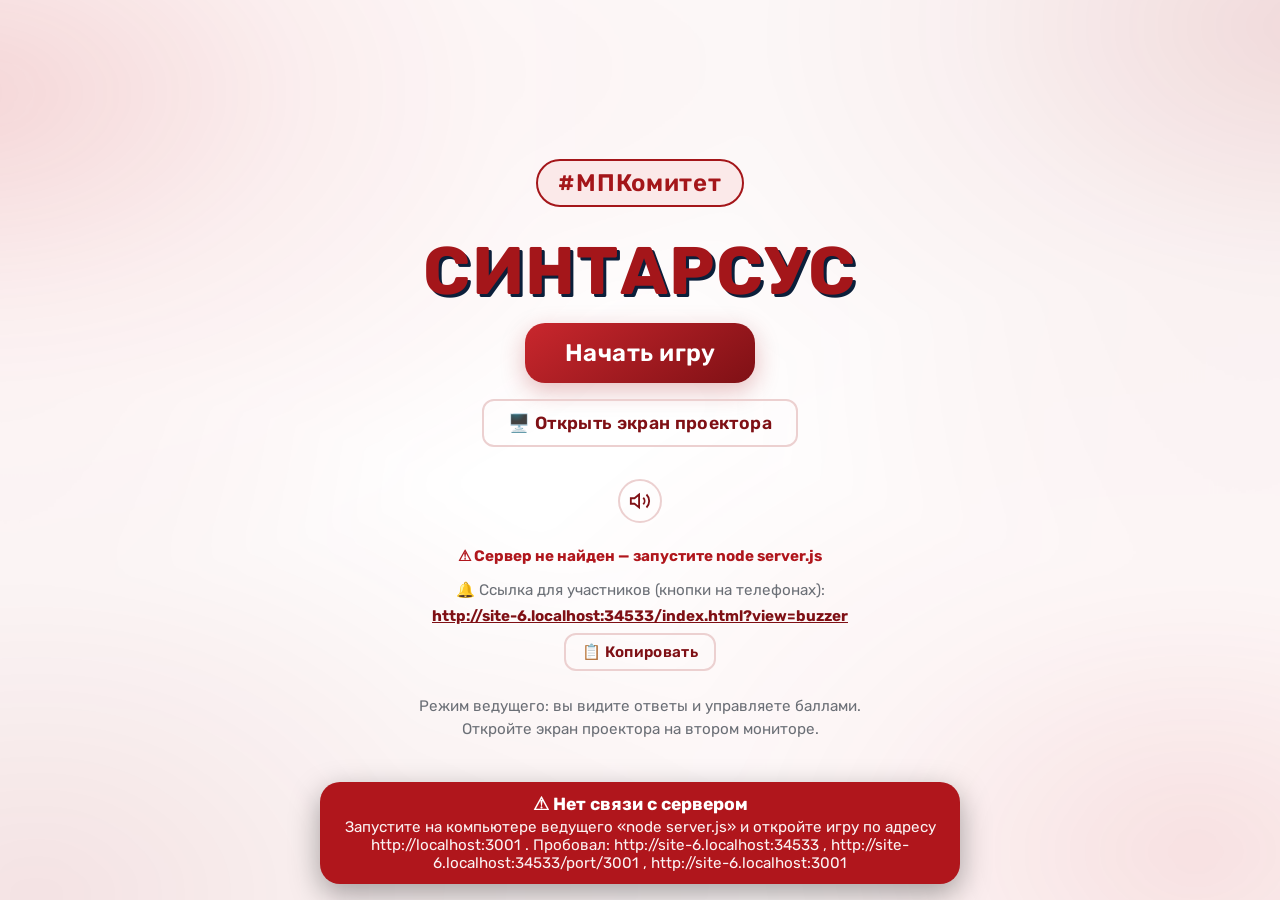
==== commit b11de3fb: "допил вопросов и правки" ====
--- a/index.html
+++ b/index.html
@@ -12,6 +12,9 @@
 </head>
 <body data-view="host">
 
+  <!-- Фон: дорожки из лапок динозавров по краям -->
+  <div class="bg-paws" aria-hidden="true"></div>
+
   <!-- Edge flash overlay for correct/wrong -->
   <div id="edge-flash" class="edge-flash"></div>
 
@@ -35,7 +38,7 @@
   <div id="screen-start" class="screen active">
     <div class="start-container">
       <div class="brand-tag">#МПКомитет</div>
-      <h1 class="game-title">Синтурсус</h1>
+      <h1 class="game-title">СинтарСус</h1>
       <div class="host-start-buttons">
         <button id="btn-continue" class="btn btn-primary btn-large" type="button" style="display:none;">▶ Продолжить игру</button>
         <button id="btn-start" class="btn btn-primary btn-large">Начать игру</button>
@@ -79,6 +82,8 @@
         </button>
       </div>
     </header>
+
+    <div class="dino-walk" aria-hidden="true"><div class="dino-walker"><svg class="dino-svg" viewBox="0 0 16 12" xmlns="http://www.w3.org/2000/svg" shape-rendering="crispEdges" aria-hidden="true"><g fill="#a4161a"><rect x="8" y="0" width="1" height="1"/><rect x="9" y="0" width="1" height="1"/><rect x="10" y="0" width="1" height="1"/><rect x="11" y="0" width="1" height="1"/><rect x="12" y="0" width="1" height="1"/><rect x="13" y="0" width="1" height="1"/><rect x="7" y="1" width="1" height="1"/><rect x="8" y="1" width="1" height="1"/><rect x="9" y="1" width="1" height="1"/><rect x="10" y="1" width="1" height="1"/><rect x="11" y="1" width="1" height="1"/><rect x="12" y="1" width="1" height="1"/><rect x="13" y="1" width="1" height="1"/><rect x="14" y="1" width="1" height="1"/><rect x="7" y="2" width="1" height="1"/><rect x="8" y="2" width="1" height="1"/><rect x="9" y="2" width="1" height="1"/><rect x="10" y="2" width="1" height="1" fill="#fff"/><rect x="11" y="2" width="1" height="1"/><rect x="12" y="2" width="1" height="1"/><rect x="13" y="2" width="1" height="1"/><rect x="14" y="2" width="1" height="1"/><rect x="15" y="2" width="1" height="1"/><rect x="7" y="3" width="1" height="1"/><rect x="8" y="3" width="1" height="1"/><rect x="9" y="3" width="1" height="1"/><rect x="10" y="3" width="1" height="1"/><rect x="11" y="3" width="1" height="1"/><rect x="12" y="3" width="1" height="1"/><rect x="13" y="3" width="1" height="1"/><rect x="14" y="3" width="1" height="1"/><rect x="15" y="3" width="1" height="1"/><rect x="7" y="4" width="1" height="1"/><rect x="8" y="4" width="1" height="1"/><rect x="9" y="4" width="1" height="1"/><rect x="10" y="4" width="1" height="1"/><rect x="11" y="4" width="1" height="1"/><rect x="12" y="4" width="1" height="1"/><rect x="0" y="5" width="1" height="1"/><rect x="6" y="5" width="1" height="1"/><rect x="7" y="5" width="1" height="1"/><rect x="8" y="5" width="1" height="1"/><rect x="9" y="5" width="1" height="1"/><rect x="10" y="5" width="1" height="1"/><rect x="11" y="5" width="1" height="1"/><rect x="12" y="5" width="1" height="1"/><rect x="0" y="6" width="1" height="1"/><rect x="1" y="6" width="1" height="1"/><rect x="5" y="6" width="1" height="1"/><rect x="6" y="6" width="1" height="1"/><rect x="7" y="6" width="1" height="1"/><rect x="8" y="6" width="1" height="1"/><rect x="9" y="6" width="1" height="1"/><rect x="10" y="6" width="1" height="1"/><rect x="11" y="6" width="1" height="1"/><rect x="12" y="6" width="1" height="1"/><rect x="13" y="6" width="1" height="1"/><rect x="15" y="6" width="1" height="1"/><rect x="1" y="7" width="1" height="1"/><rect x="2" y="7" width="1" height="1"/><rect x="3" y="7" width="1" height="1"/><rect x="4" y="7" width="1" height="1"/><rect x="5" y="7" width="1" height="1"/><rect x="6" y="7" width="1" height="1"/><rect x="7" y="7" width="1" height="1"/><rect x="8" y="7" width="1" height="1"/><rect x="9" y="7" width="1" height="1"/><rect x="10" y="7" width="1" height="1"/><rect x="11" y="7" width="1" height="1"/><rect x="12" y="7" width="1" height="1"/><rect x="13" y="7" width="1" height="1"/><rect x="2" y="8" width="1" height="1"/><rect x="3" y="8" width="1" height="1"/><rect x="4" y="8" width="1" height="1"/><rect x="5" y="8" width="1" height="1"/><rect x="6" y="8" width="1" height="1"/><rect x="7" y="8" width="1" height="1"/><rect x="8" y="8" width="1" height="1"/><rect x="9" y="8" width="1" height="1"/><rect x="10" y="8" width="1" height="1"/><rect x="11" y="8" width="1" height="1"/><rect x="12" y="8" width="1" height="1"/><rect x="3" y="9" width="1" height="1"/><rect x="4" y="9" width="1" height="1"/><rect x="5" y="9" width="1" height="1"/><rect x="6" y="9" width="1" height="1"/><rect x="7" y="9" width="1" height="1"/><rect x="8" y="9" width="1" height="1"/><rect x="9" y="9" width="1" height="1"/><rect x="10" y="9" width="1" height="1"/><rect x="11" y="9" width="1" height="1"/><rect x="12" y="9" width="1" height="1"/><g class="px-a"><rect x="3" y="10" width="1" height="1"/><rect x="4" y="10" width="1" height="1"/><rect x="9" y="10" width="1" height="1"/><rect x="10" y="10" width="1" height="1"/><rect x="3" y="11" width="1" height="1"/><rect x="4" y="11" width="1" height="1"/><rect x="9" y="11" width="1" height="1"/><rect x="10" y="11" width="1" height="1"/></g><g class="px-b"><rect x="4" y="10" width="1" height="1"/><rect x="5" y="10" width="1" height="1"/><rect x="8" y="10" width="1" height="1"/><rect x="9" y="10" width="1" height="1"/><rect x="5" y="11" width="1" height="1"/><rect x="8" y="11" width="1" height="1"/></g></g></svg></div></div>
 
     <div class="board-wrapper">
       <div id="board" class="board"></div>
@@ -99,6 +104,14 @@
       <div class="host-question-body">
         <!-- Left: question (for participants) -->
         <div class="question-card" id="question-card">
+          <div class="secret-banner" id="secret-banner" style="display:none;"></div>
+          <div class="secret-box" id="secret-box" style="display:none;">
+            <div class="secret-emoji">🎁</div>
+            <div class="secret-title">Вопрос с секретом</div>
+            <div class="secret-sub" id="secret-sub">Выбравший вопрос передаёт его другому игроку</div>
+            <button id="btn-secret-pass" class="btn btn-primary btn-large" type="button">Передать вопрос</button>
+            <div class="secret-choices" id="secret-choices" style="display:none;"></div>
+          </div>
           <div class="question-text" id="question-text"></div>
           <div class="question-image-wrapper" id="question-image-wrapper" style="display:none;">
             <img id="question-image" class="question-image" alt="" />
@@ -121,6 +134,7 @@
       <div class="answer-section display-answer-section" id="answer-section" style="display:none;">
         <div class="answer-label">Ответ (на проекторе):</div>
         <div class="answer-text" id="answer-text"></div>
+        <div class="question-image-wrapper answer-section-image" id="answer-image-wrapper" style="display:none;"><img id="answer-image" class="question-image" alt="" /></div>
       </div>
 
       <div class="buzz-panel" id="buzz-panel">
@@ -237,6 +251,7 @@
       <header class="display-header">
         <span class="brand-tag small">#МПКомитет</span>
       </header>
+      <div class="dino-walk display-dino-walk" aria-hidden="true"><div class="dino-walker"><svg class="dino-svg" viewBox="0 0 16 12" xmlns="http://www.w3.org/2000/svg" shape-rendering="crispEdges" aria-hidden="true"><g fill="#a4161a"><rect x="8" y="0" width="1" height="1"/><rect x="9" y="0" width="1" height="1"/><rect x="10" y="0" width="1" height="1"/><rect x="11" y="0" width="1" height="1"/><rect x="12" y="0" width="1" height="1"/><rect x="13" y="0" width="1" height="1"/><rect x="7" y="1" width="1" height="1"/><rect x="8" y="1" width="1" height="1"/><rect x="9" y="1" width="1" height="1"/><rect x="10" y="1" width="1" height="1"/><rect x="11" y="1" width="1" height="1"/><rect x="12" y="1" width="1" height="1"/><rect x="13" y="1" width="1" height="1"/><rect x="14" y="1" width="1" height="1"/><rect x="7" y="2" width="1" height="1"/><rect x="8" y="2" width="1" height="1"/><rect x="9" y="2" width="1" height="1"/><rect x="10" y="2" width="1" height="1" fill="#fff"/><rect x="11" y="2" width="1" height="1"/><rect x="12" y="2" width="1" height="1"/><rect x="13" y="2" width="1" height="1"/><rect x="14" y="2" width="1" height="1"/><rect x="15" y="2" width="1" height="1"/><rect x="7" y="3" width="1" height="1"/><rect x="8" y="3" width="1" height="1"/><rect x="9" y="3" width="1" height="1"/><rect x="10" y="3" width="1" height="1"/><rect x="11" y="3" width="1" height="1"/><rect x="12" y="3" width="1" height="1"/><rect x="13" y="3" width="1" height="1"/><rect x="14" y="3" width="1" height="1"/><rect x="15" y="3" width="1" height="1"/><rect x="7" y="4" width="1" height="1"/><rect x="8" y="4" width="1" height="1"/><rect x="9" y="4" width="1" height="1"/><rect x="10" y="4" width="1" height="1"/><rect x="11" y="4" width="1" height="1"/><rect x="12" y="4" width="1" height="1"/><rect x="0" y="5" width="1" height="1"/><rect x="6" y="5" width="1" height="1"/><rect x="7" y="5" width="1" height="1"/><rect x="8" y="5" width="1" height="1"/><rect x="9" y="5" width="1" height="1"/><rect x="10" y="5" width="1" height="1"/><rect x="11" y="5" width="1" height="1"/><rect x="12" y="5" width="1" height="1"/><rect x="0" y="6" width="1" height="1"/><rect x="1" y="6" width="1" height="1"/><rect x="5" y="6" width="1" height="1"/><rect x="6" y="6" width="1" height="1"/><rect x="7" y="6" width="1" height="1"/><rect x="8" y="6" width="1" height="1"/><rect x="9" y="6" width="1" height="1"/><rect x="10" y="6" width="1" height="1"/><rect x="11" y="6" width="1" height="1"/><rect x="12" y="6" width="1" height="1"/><rect x="13" y="6" width="1" height="1"/><rect x="15" y="6" width="1" height="1"/><rect x="1" y="7" width="1" height="1"/><rect x="2" y="7" width="1" height="1"/><rect x="3" y="7" width="1" height="1"/><rect x="4" y="7" width="1" height="1"/><rect x="5" y="7" width="1" height="1"/><rect x="6" y="7" width="1" height="1"/><rect x="7" y="7" width="1" height="1"/><rect x="8" y="7" width="1" height="1"/><rect x="9" y="7" width="1" height="1"/><rect x="10" y="7" width="1" height="1"/><rect x="11" y="7" width="1" height="1"/><rect x="12" y="7" width="1" height="1"/><rect x="13" y="7" width="1" height="1"/><rect x="2" y="8" width="1" height="1"/><rect x="3" y="8" width="1" height="1"/><rect x="4" y="8" width="1" height="1"/><rect x="5" y="8" width="1" height="1"/><rect x="6" y="8" width="1" height="1"/><rect x="7" y="8" width="1" height="1"/><rect x="8" y="8" width="1" height="1"/><rect x="9" y="8" width="1" height="1"/><rect x="10" y="8" width="1" height="1"/><rect x="11" y="8" width="1" height="1"/><rect x="12" y="8" width="1" height="1"/><rect x="3" y="9" width="1" height="1"/><rect x="4" y="9" width="1" height="1"/><rect x="5" y="9" width="1" height="1"/><rect x="6" y="9" width="1" height="1"/><rect x="7" y="9" width="1" height="1"/><rect x="8" y="9" width="1" height="1"/><rect x="9" y="9" width="1" height="1"/><rect x="10" y="9" width="1" height="1"/><rect x="11" y="9" width="1" height="1"/><rect x="12" y="9" width="1" height="1"/><g class="px-a"><rect x="3" y="10" width="1" height="1"/><rect x="4" y="10" width="1" height="1"/><rect x="9" y="10" width="1" height="1"/><rect x="10" y="10" width="1" height="1"/><rect x="3" y="11" width="1" height="1"/><rect x="4" y="11" width="1" height="1"/><rect x="9" y="11" width="1" height="1"/><rect x="10" y="11" width="1" height="1"/></g><g class="px-b"><rect x="4" y="10" width="1" height="1"/><rect x="5" y="10" width="1" height="1"/><rect x="8" y="10" width="1" height="1"/><rect x="9" y="10" width="1" height="1"/><rect x="5" y="11" width="1" height="1"/><rect x="8" y="11" width="1" height="1"/></g></g></svg></div></div>
       <div id="display-board" class="display-board"></div>
       <div id="display-players-bar" class="display-players-bar"></div>
     </div>
@@ -248,6 +263,7 @@
         <span class="display-question-category" id="display-question-category"></span>
       </div>
       <div class="display-question-card" id="display-question-card">
+        <div class="secret-banner display-secret-banner" id="display-secret-banner" style="display:none;"></div>
         <div class="display-question-text" id="display-question-text"></div>
         <div class="display-question-image-wrapper" id="display-question-image-wrapper" style="display:none;">
           <img id="display-question-image" class="display-question-image" alt="" />
--- a/style.css
+++ b/style.css
@@ -1529,3 +1529,174 @@
 }
 
 .screen { position: relative; z-index: 1; }
+
+/* ===================================================================
+   БОЛЬШИЕ ФОТО (проектор и экран ведущего)
+   =================================================================== */
+/* Проектор: текст слева, крупное фото справа */
+#display-question-screen { gap: var(--space-3); }
+#display-question-screen .display-question-card { max-width: 1700px; }
+#display-question-screen.has-qimg .display-question-card {
+  flex-direction: row; align-items: center; justify-content: space-around; gap: var(--space-8);
+  padding: var(--space-5) var(--space-8); min-height: 0;
+}
+#display-question-screen.has-qimg .display-question-text { flex: 1 1 38%; }
+#display-question-screen .display-question-image-wrapper { flex: 1 1 52%; max-width: none; overflow: visible; }
+#display-question-screen .display-question-image {
+  width: auto; height: auto; max-width: 100%; max-height: 64vh; object-fit: contain;
+  border-radius: var(--radius-md); box-shadow: var(--shadow-md);
+}
+/* Если открыт ответ с фото — крупное фото ответа вместо фото вопроса */
+#display-question-screen.has-aimg .display-question-card .display-question-image-wrapper { display: none !important; }
+#display-question-screen.has-aimg .display-question-card { flex-direction: column; padding: var(--space-4) var(--space-8); }
+#display-question-screen.has-aimg .display-question-card .display-question-text { flex: 0 0 auto; font-size: clamp(1.1rem, 1.8vw, 1.8rem); }
+/* Ответ без нового фото: фото вопроса уменьшаем, чтобы влез ответ */
+#display-question-screen.answer-open:not(.has-aimg) .display-question-image { max-height: 36vh; }
+
+#display-question-screen .display-answer-reveal {
+  max-width: 1700px; display: none; align-items: center; justify-content: space-around; gap: var(--space-8);
+  padding: var(--space-4) var(--space-8);
+}
+#display-question-screen .display-answer-reveal[style*="block"] { display: flex !important; }
+#display-question-screen .display-answer-reveal .display-answer-label { display: none; }
+#display-question-screen .display-answer-reveal .display-answer-text { flex: 1 1 40%; }
+#display-question-screen .display-answer-reveal .display-question-image-wrapper { flex: 1 1 50%; }
+#display-question-screen.has-aimg .display-answer-reveal { flex: 1 1 auto; min-height: 0; }
+#display-question-screen.has-aimg .display-answer-reveal .display-question-image { max-height: 60vh; }
+#display-question-screen .display-answer-reveal .display-question-image-wrapper[style*="none"] { display: none !important; }
+
+/* Экран ведущего: фото крупнее */
+.question-image-wrapper { max-width: 100%; overflow: visible; }
+.question-image { max-height: 58vh; border-radius: var(--radius-md); box-shadow: var(--shadow-md); }
+.host-answer-image .question-image { max-height: 42vh; }
+@media (max-width: 900px) { .question-image { max-height: 48vh; } }
+#display-question-screen.has-aimg .display-question-card { min-height: 0; padding-top: var(--space-3); padding-bottom: var(--space-3); }
+#display-question-screen.has-aimg .display-answer-reveal .display-question-image { max-height: 50vh; }
+
+/* ===================================================================
+   ФОН: следы лапок динозавров по краям (не на стартовых экранах)
+   =================================================================== */
+.bg-paws { position: fixed; inset: 0; z-index: -1; pointer-events: none; }
+.bg-paws::before, .bg-paws::after { content: ''; position: absolute; top: 0; bottom: 0; width: 220px; background-repeat: repeat-y; }
+.bg-paws::before { left: 0; background-image: url("data:image/svg+xml,%3Csvg xmlns='http://www.w3.org/2000/svg' width='220' height='520' viewBox='0 0 220 520'%3E%3Cg fill='%23a4161a' fill-opacity='.10'%3E%3Cg transform='translate(60 50) rotate(-18) scale(1)'%3E%3Cpath d='M0 8 C-9 8 -13 20 -7 28 C-3 33 3 33 7 28 C13 20 9 8 0 8Z'/%3E%3Cellipse cx='-13' cy='-2' rx='4.2' ry='6.2' transform='rotate(-25 -13 -2)'/%3E%3Cellipse cx='-4.5' cy='-10' rx='4.2' ry='6.6'/%3E%3Cellipse cx='5' cy='-10' rx='4.2' ry='6.6'/%3E%3Cellipse cx='13.5' cy='-2' rx='4.2' ry='6.2' transform='rotate(25 13.5 -2)'/%3E%3C/g%3E%3Cg transform='translate(120 150) rotate(12) scale(1.15)'%3E%3Cpath d='M0 8 C-9 8 -13 20 -7 28 C-3 33 3 33 7 28 C13 20 9 8 0 8Z'/%3E%3Cellipse cx='-13' cy='-2' rx='4.2' ry='6.2' transform='rotate(-25 -13 -2)'/%3E%3Cellipse cx='-4.5' cy='-10' rx='4.2' ry='6.6'/%3E%3Cellipse cx='5' cy='-10' rx='4.2' ry='6.6'/%3E%3Cellipse cx='13.5' cy='-2' rx='4.2' ry='6.2' transform='rotate(25 13.5 -2)'/%3E%3C/g%3E%3Cg transform='translate(55 255) rotate(-14) scale(1)'%3E%3Cpath d='M0 8 C-9 8 -13 20 -7 28 C-3 33 3 33 7 28 C13 20 9 8 0 8Z'/%3E%3Cellipse cx='-13' cy='-2' rx='4.2' ry='6.2' transform='rotate(-25 -13 -2)'/%3E%3Cellipse cx='-4.5' cy='-10' rx='4.2' ry='6.6'/%3E%3Cellipse cx='5' cy='-10' rx='4.2' ry='6.6'/%3E%3Cellipse cx='13.5' cy='-2' rx='4.2' ry='6.2' transform='rotate(25 13.5 -2)'/%3E%3C/g%3E%3Cg transform='translate(115 360) rotate(16) scale(1.1)'%3E%3Cpath d='M0 8 C-9 8 -13 20 -7 28 C-3 33 3 33 7 28 C13 20 9 8 0 8Z'/%3E%3Cellipse cx='-13' cy='-2' rx='4.2' ry='6.2' transform='rotate(-25 -13 -2)'/%3E%3Cellipse cx='-4.5' cy='-10' rx='4.2' ry='6.6'/%3E%3Cellipse cx='5' cy='-10' rx='4.2' ry='6.6'/%3E%3Cellipse cx='13.5' cy='-2' rx='4.2' ry='6.2' transform='rotate(25 13.5 -2)'/%3E%3C/g%3E%3Cg transform='translate(70 460) rotate(-10) scale(1)'%3E%3Cpath d='M0 8 C-9 8 -13 20 -7 28 C-3 33 3 33 7 28 C13 20 9 8 0 8Z'/%3E%3Cellipse cx='-13' cy='-2' rx='4.2' ry='6.2' transform='rotate(-25 -13 -2)'/%3E%3Cellipse cx='-4.5' cy='-10' rx='4.2' ry='6.6'/%3E%3Cellipse cx='5' cy='-10' rx='4.2' ry='6.6'/%3E%3Cellipse cx='13.5' cy='-2' rx='4.2' ry='6.2' transform='rotate(25 13.5 -2)'/%3E%3C/g%3E%3C/g%3E%3C/svg%3E"); background-position: left top; }
+.bg-paws::after { right: 0; background-image: url("data:image/svg+xml,%3Csvg xmlns='http://www.w3.org/2000/svg' width='220' height='520' viewBox='0 0 220 520'%3E%3Cg fill='%23a4161a' fill-opacity='.10'%3E%3Cg transform='translate(160 90) rotate(18) scale(1)'%3E%3Cpath d='M0 8 C-9 8 -13 20 -7 28 C-3 33 3 33 7 28 C13 20 9 8 0 8Z'/%3E%3Cellipse cx='-13' cy='-2' rx='4.2' ry='6.2' transform='rotate(-25 -13 -2)'/%3E%3Cellipse cx='-4.5' cy='-10' rx='4.2' ry='6.6'/%3E%3Cellipse cx='5' cy='-10' rx='4.2' ry='6.6'/%3E%3Cellipse cx='13.5' cy='-2' rx='4.2' ry='6.2' transform='rotate(25 13.5 -2)'/%3E%3C/g%3E%3Cg transform='translate(100 200) rotate(-12) scale(1.15)'%3E%3Cpath d='M0 8 C-9 8 -13 20 -7 28 C-3 33 3 33 7 28 C13 20 9 8 0 8Z'/%3E%3Cellipse cx='-13' cy='-2' rx='4.2' ry='6.2' transform='rotate(-25 -13 -2)'/%3E%3Cellipse cx='-4.5' cy='-10' rx='4.2' ry='6.6'/%3E%3Cellipse cx='5' cy='-10' rx='4.2' ry='6.6'/%3E%3Cellipse cx='13.5' cy='-2' rx='4.2' ry='6.2' transform='rotate(25 13.5 -2)'/%3E%3C/g%3E%3Cg transform='translate(165 300) rotate(16) scale(1)'%3E%3Cpath d='M0 8 C-9 8 -13 20 -7 28 C-3 33 3 33 7 28 C13 20 9 8 0 8Z'/%3E%3Cellipse cx='-13' cy='-2' rx='4.2' ry='6.2' transform='rotate(-25 -13 -2)'/%3E%3Cellipse cx='-4.5' cy='-10' rx='4.2' ry='6.6'/%3E%3Cellipse cx='5' cy='-10' rx='4.2' ry='6.6'/%3E%3Cellipse cx='13.5' cy='-2' rx='4.2' ry='6.2' transform='rotate(25 13.5 -2)'/%3E%3C/g%3E%3Cg transform='translate(105 405) rotate(-14) scale(1.1)'%3E%3Cpath d='M0 8 C-9 8 -13 20 -7 28 C-3 33 3 33 7 28 C13 20 9 8 0 8Z'/%3E%3Cellipse cx='-13' cy='-2' rx='4.2' ry='6.2' transform='rotate(-25 -13 -2)'/%3E%3Cellipse cx='-4.5' cy='-10' rx='4.2' ry='6.6'/%3E%3Cellipse cx='5' cy='-10' rx='4.2' ry='6.6'/%3E%3Cellipse cx='13.5' cy='-2' rx='4.2' ry='6.2' transform='rotate(25 13.5 -2)'/%3E%3C/g%3E%3Cg transform='translate(160 500) rotate(12) scale(1)'%3E%3Cpath d='M0 8 C-9 8 -13 20 -7 28 C-3 33 3 33 7 28 C13 20 9 8 0 8Z'/%3E%3Cellipse cx='-13' cy='-2' rx='4.2' ry='6.2' transform='rotate(-25 -13 -2)'/%3E%3Cellipse cx='-4.5' cy='-10' rx='4.2' ry='6.6'/%3E%3Cellipse cx='5' cy='-10' rx='4.2' ry='6.6'/%3E%3Cellipse cx='13.5' cy='-2' rx='4.2' ry='6.2' transform='rotate(25 13.5 -2)'/%3E%3C/g%3E%3C/g%3E%3C/svg%3E"); background-position: right top; }
+@media (max-width: 900px) { .bg-paws { display: none; } }
+body[data-view="buzzer"] .bg-paws,
+body[data-view="host"]:has(#screen-start.active) .bg-paws,
+body[data-view="display"]:has(#display-start-screen.active) .bg-paws { display: none; }
+
+/* ===================================================================
+   МАЛЕНЬКИЙ ДИНОЗАВР, ХОДИТ НАД ТАБЛИЦЕЙ
+   =================================================================== */
+.dino-walk { position: relative; width: 100%; height: 54px; margin: 0 0 var(--space-1); pointer-events: none; }
+.display-dino-walk { max-width: 1400px; height: 78px; }
+.dino-walker { position: absolute; left: 0; bottom: 0; width: 72px; height: 50px;
+  animation: dinoWalk 18s linear infinite; }
+.display-dino-walk .dino-walker { width: 104px; height: 72px; }
+.dino-svg { width: 100%; height: 100%; overflow: visible; display: block; }
+.dino-bob { animation: dinoStep .5s ease-in-out infinite; transform-origin: 50% 100%; }
+.dino-svg .leg { transform-box: fill-box; transform-origin: 50% 8%; animation: legSwing .5s ease-in-out infinite; }
+.dino-svg .leg-b, .dino-svg .leg-d { animation-delay: -.25s; }
+@keyframes dinoWalk {
+  0%   { left: 0; transform: scaleX(1); }
+  47%  { left: calc(100% - 72px); transform: scaleX(1); }
+  50%  { left: calc(100% - 72px); transform: scaleX(-1); }
+  97%  { left: 0; transform: scaleX(-1); }
+  100% { left: 0; transform: scaleX(1); }
+}
+.display-dino-walk .dino-walker { animation-name: dinoWalkBig; }
+@keyframes dinoWalkBig {
+  0%   { left: 0; transform: scaleX(1); }
+  47%  { left: calc(100% - 104px); transform: scaleX(1); }
+  50%  { left: calc(100% - 104px); transform: scaleX(-1); }
+  97%  { left: 0; transform: scaleX(-1); }
+  100% { left: 0; transform: scaleX(1); }
+}
+@keyframes dinoStep { 0%,100% { transform: translateY(0); } 50% { transform: translateY(-2px); } }
+@keyframes legSwing { 0%,100% { transform: rotate(-22deg); } 50% { transform: rotate(22deg); } }
+@media (prefers-reduced-motion: reduce) { .dino-walker, .dino-bob, .dino-svg .leg { animation: none; } }
+#screen-board .dino-walk { max-width: 1200px; margin: var(--space-3) auto 0; }
+#screen-board .dino-walk { margin-top: auto; }
+#screen-board .board-wrapper { flex: 0 0 auto; margin-bottom: auto; }
+
+/* Пиксельный динозаврик: маленький, полупрозрачный, ходит медленно */
+.dino-walk { height: 30px; }
+.display-dino-walk { height: 40px; }
+.dino-walker { width: 36px; height: 27px; opacity: .55; animation: dinoWalk 48s linear infinite; }
+.display-dino-walk .dino-walker { width: 48px; height: 36px; animation-name: dinoWalkBig; animation-duration: 48s; }
+.dino-svg .px-a { animation: pxA .5s steps(1) infinite; }
+.dino-svg .px-b { animation: pxB .5s steps(1) infinite; }
+@keyframes pxA { 0% { opacity: 1; } 50% { opacity: 0; } }
+@keyframes pxB { 0% { opacity: 0; } 50% { opacity: 1; } }
+.dino-bob { animation: none; }
+@keyframes dinoWalk {
+  0% { left: 0; transform: scaleX(1); } 48% { left: calc(100% - 36px); transform: scaleX(1); }
+  50% { left: calc(100% - 36px); transform: scaleX(-1); } 98% { left: 0; transform: scaleX(-1); } 100% { left: 0; transform: scaleX(1); } }
+@keyframes dinoWalkBig {
+  0% { left: 0; transform: scaleX(1); } 48% { left: calc(100% - 48px); transform: scaleX(1); }
+  50% { left: calc(100% - 48px); transform: scaleX(-1); } 98% { left: 0; transform: scaleX(-1); } 100% { left: 0; transform: scaleX(1); } }
+.host-question-body { grid-template-columns: 1.8fr 1fr; }
+
+/* ===================================================================
+   ВОПРОС С СЕКРЕТОМ и МОДИФИКАТОР
+   =================================================================== */
+.secret-box { flex-direction: column; align-items: center; gap: var(--space-3); text-align: center; }
+.secret-emoji { font-size: 4rem; line-height: 1; animation: secretShake 1.6s ease-in-out infinite; }
+.secret-title { font-family: var(--font-display); font-size: var(--text-3xl); text-transform: uppercase; color: var(--color-red); letter-spacing: .04em; }
+.secret-sub { font-size: var(--text-lg); color: var(--color-text-muted); }
+.secret-choices { flex-wrap: wrap; justify-content: center; gap: var(--space-3); }
+.secret-choice { font-size: var(--text-lg); min-width: 140px; }
+.secret-banner { display: inline-block; padding: 6px 18px; border-radius: 999px; background: var(--color-red-tint); color: var(--color-red-dark);
+  border: 2px solid var(--color-red); font-weight: 700; font-size: var(--text-base); }
+.display-secret-banner { font-size: clamp(1.1rem, 1.8vw, 1.9rem); padding: 8px 26px; }
+.display-question-text.secret-title-text { font-family: var(--font-display); text-transform: uppercase; color: var(--color-red);
+  font-size: clamp(2.4rem, 6vw, 5.5rem); letter-spacing: .04em; animation: secretTitle 1.8s ease-in-out infinite; }
+@keyframes secretShake { 0%,100% { transform: rotate(0) scale(1); } 20% { transform: rotate(-9deg) scale(1.08); } 40% { transform: rotate(8deg) scale(1.08); } 60% { transform: rotate(-5deg); } 80% { transform: rotate(4deg); } }
+@keyframes secretTitle { 0%,100% { transform: scale(1); text-shadow: 0 0 0 rgba(201,39,45,0); } 50% { transform: scale(1.06); text-shadow: 0 0 26px rgba(201,39,45,.45); } }
+
+/* Анимированный текст «МОДИФИКАТОР» */
+.modifier-text { font-family: var(--font-display); text-transform: uppercase; letter-spacing: .08em; font-weight: 800;
+  background: linear-gradient(100deg, #7f1015 0%, #c9272d 30%, #ff8a8a 50%, #c9272d 70%, #7f1015 100%); background-size: 250% 100%;
+  -webkit-background-clip: text; background-clip: text; color: transparent; -webkit-text-fill-color: transparent;
+  animation: modShine 2.4s linear infinite, modPop 1.2s ease-in-out infinite; display: inline-block; }
+.display-question-text.modifier-text { font-size: clamp(2.6rem, 7vw, 6.5rem); }
+.question-text.modifier-text { font-size: var(--text-3xl); }
+@keyframes modShine { to { background-position: -250% 0; } }
+@keyframes modPop { 0%,100% { transform: scale(1); } 50% { transform: scale(1.07); } }
+@media (prefers-reduced-motion: reduce) { .modifier-text, .secret-emoji, .secret-title-text { animation: none; } }
+
+/* ===== Фото покрупнее: занимает основную часть экрана ===== */
+#display-view { padding: var(--space-3) var(--space-4); }
+#display-question-screen { gap: var(--space-2); }
+#display-question-screen .display-question-top { margin: 0; }
+#display-question-screen.has-qimg .display-question-card { max-width: 100%; padding: var(--space-3) var(--space-5); gap: var(--space-5); }
+#display-question-screen.has-qimg .display-question-text { flex: 1 1 28%; }
+#display-question-screen .display-question-image-wrapper { flex: 1 1 72%; }
+#display-question-screen .display-question-image { max-height: 74vh; max-width: 100%; }
+#display-question-screen.answer-open:not(.has-aimg) .display-question-image { max-height: 44vh; }
+#display-question-screen.has-aimg .display-answer-reveal { max-width: 100%; }
+#display-question-screen.has-aimg .display-answer-reveal .display-question-image { max-height: 66vh; }
+#display-question-screen.has-aimg .display-answer-reveal .display-answer-text { flex: 1 1 28%; }
+#display-question-screen.has-aimg .display-answer-reveal .display-question-image-wrapper { flex: 1 1 72%; }
+#display-question-screen .display-players-bar { margin-top: 0; }
+#display-question-screen .display-player-card { padding: var(--space-1) var(--space-2); }
+/* ведущий */
+.host-question-body { grid-template-columns: 2.2fr 1fr; }
+.question-image { max-height: 70vh; }
+.question-card { padding-left: var(--space-5); padding-right: var(--space-5); }
+#display-question-screen.has-qimg .display-question-card { justify-content: center; gap: 4vw; }
+#display-question-screen.has-qimg .display-question-text { flex: 0 1 34%; }
+#display-question-screen .display-question-image-wrapper { flex: 0 1 auto; }
+#display-question-screen .display-question-image { max-height: 62vh; }
+#display-question-screen.answer-open:not(.has-aimg) .display-question-image { max-height: 38vh; }
+#display-question-screen.has-aimg .display-answer-reveal { justify-content: center; gap: 4vw; }
+#display-question-screen.has-aimg .display-answer-reveal .display-question-image { max-height: 54vh; }
+#display-question-screen.has-aimg .display-answer-reveal .display-answer-text { flex: 0 1 34%; }
+#display-question-screen.has-aimg .display-answer-reveal .display-question-image-wrapper { flex: 0 1 auto; }
+#display-question-screen .display-answer-reveal .display-answer-text { flex: 0 1 34%; }
+
+.answer-section-image { margin: var(--space-3) auto 0; }
+.answer-section-image .question-image { max-height: 30vh; }
+/* проектор: длинный вопрос не должен выдавливать фото ответа за экран */
+#display-question-screen.has-aimg:not(.has-qimg) .display-question-text { font-size: clamp(.95rem, 1.5vw, 1.5rem) !important; line-height: 1.25; }
+#display-question-screen.has-aimg .display-answer-reveal .display-question-image { max-height: 50vh; }
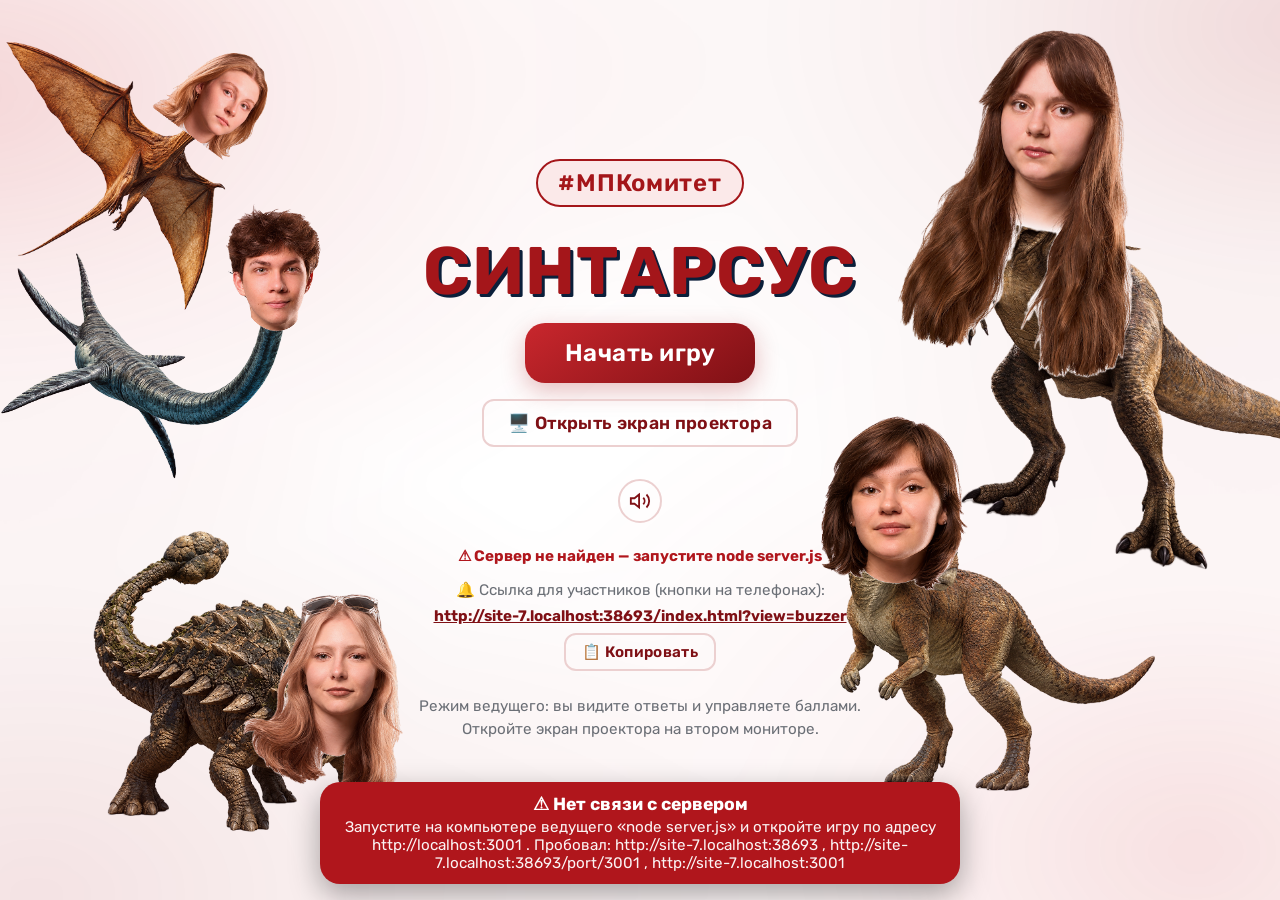
==== commit f608b24c: "начальная страница" ====
--- a/index.html
+++ b/index.html
@@ -3,7 +3,7 @@
 <head>
   <meta charset="UTF-8" />
   <meta name="viewport" content="width=device-width, initial-scale=1.0, maximum-scale=5.0" />
-  <title>СинтарСус — МПКомитет</title>
+  <title>Синтарсус — МПКомитет</title>
   <link rel="preconnect" href="https://fonts.googleapis.com" />
   <link rel="preconnect" href="https://fonts.gstatic.com" crossorigin />
   <link href="https://fonts.googleapis.com/css2?family=Rubik:wght@400;500;600;700;800&family=Oswald:wght@500;600;700&display=swap" rel="stylesheet" />
@@ -14,6 +14,13 @@
 
   <!-- Фон: дорожки из лапок динозавров по краям -->
   <div class="bg-paws" aria-hidden="true"></div>
+  <div class="start-dinos" aria-hidden="true">
+    <img class="sd sd-ptero" src="image/start/pterodactyl.png" alt="">
+    <img class="sd sd-plesio" src="image/start/plesiosaur.png" alt="">
+    <img class="sd sd-ankylo" src="image/start/ankylosaur.png" alt="">
+    <img class="sd sd-trex-big" src="image/start/trex-big.png" alt="">
+    <img class="sd sd-trex-small" src="image/start/trex-small.png" alt="">
+  </div>
 
   <!-- Edge flash overlay for correct/wrong -->
   <div id="edge-flash" class="edge-flash"></div>
@@ -38,7 +45,7 @@
   <div id="screen-start" class="screen active">
     <div class="start-container">
       <div class="brand-tag">#МПКомитет</div>
-      <h1 class="game-title">СинтарСус</h1>
+      <h1 class="game-title">Синтарсус</h1>
       <div class="host-start-buttons">
         <button id="btn-continue" class="btn btn-primary btn-large" type="button" style="display:none;">▶ Продолжить игру</button>
         <button id="btn-start" class="btn btn-primary btn-large">Начать игру</button>
@@ -233,11 +240,7 @@
     <!-- Display: Start (ожидание игры) -->
     <div id="display-start-screen" class="display-screen active">
       <div class="brand-tag">#МПКомитет</div>
-      <h1 class="game-title">СинтарСус</h1>
-      <div class="display-join">
-        <div class="display-join-label">🔔 Кнопки для игроков — откройте на телефоне:</div>
-        <div class="display-join-link" id="display-buzzer-link"></div>
-      </div>
+      <h1 class="game-title">Синтарсус</h1>
     </div>
 
     <!-- Display: Credits -->
--- a/style.css
+++ b/style.css
@@ -1700,3 +1700,28 @@
 /* проектор: длинный вопрос не должен выдавливать фото ответа за экран */
 #display-question-screen.has-aimg:not(.has-qimg) .display-question-text { font-size: clamp(.95rem, 1.5vw, 1.5rem) !important; line-height: 1.25; }
 #display-question-screen.has-aimg .display-answer-reveal .display-question-image { max-height: 50vh; }
+
+/* ===================================================================
+   СТАРТОВЫЙ ЭКРАН: ребята-динозавры по краям (как на макете 1920×1080)
+   =================================================================== */
+.start-dinos { display: none; position: fixed; inset: 0; z-index: -1; pointer-events: none; overflow: hidden; }
+body[data-view="host"]:has(#screen-start.active) .start-dinos,
+body[data-view="display"]:has(#display-start-screen.active) .start-dinos { display: block; }
+.start-dinos .sd { position: absolute; height: auto; user-select: none; animation: sdBob 6s ease-in-out infinite; }
+.sd-ptero    { left: 0.5%;  top: 3%;    width: 22.1%; animation-delay: -1s; }
+.sd-plesio   { left: -2.5%; top: 12.5%; width: 30.9%; animation-delay: -3s; }
+.sd-ankylo   { left: 7.3%;  top: 59%;   width: 26%;   animation-delay: -2s; }
+.sd-trex-big { left: 67%;   top: 1%;    width: 33.6%; animation-delay: -4s; }
+.sd-trex-small { left: 62.7%; top: 44.5%; width: 27.5%; animation-delay: -5s; }
+@keyframes sdBob { 0%, 100% { transform: translateY(0); } 50% { transform: translateY(-8px); } }
+@media (max-width: 1100px) { .start-dinos .sd { opacity: .55; } }
+@media (max-width: 760px) { .start-dinos { display: none !important; } }
+@media (prefers-reduced-motion: reduce) { .start-dinos .sd { animation: none; } }
+/* плашка со ссылкой на проекторе не заезжает на динозавров */
+#display-start-screen .display-join { max-width: min(36vw, 700px); margin-left: auto; margin-right: auto; }
+#display-start-screen .display-join-link { overflow-wrap: anywhere; font-size: clamp(1rem, 1.6vw, 1.6rem); }
+/* плашка «кнопки для игроков» на проекторе — компактнее */
+#display-start-screen .display-join { max-width: min(30vw, 520px); padding: var(--space-2) var(--space-4); border-width: 2px; margin-top: var(--space-4); }
+#display-start-screen .display-join-label { font-size: clamp(.7rem, .9vw, .9rem); margin-bottom: 2px; }
+#display-start-screen .display-join-link { font-size: clamp(.8rem, 1.1vw, 1.1rem); }
+#display-start-screen .game-title { font-size: clamp(2.5rem, 4.6vw, 5rem); }
